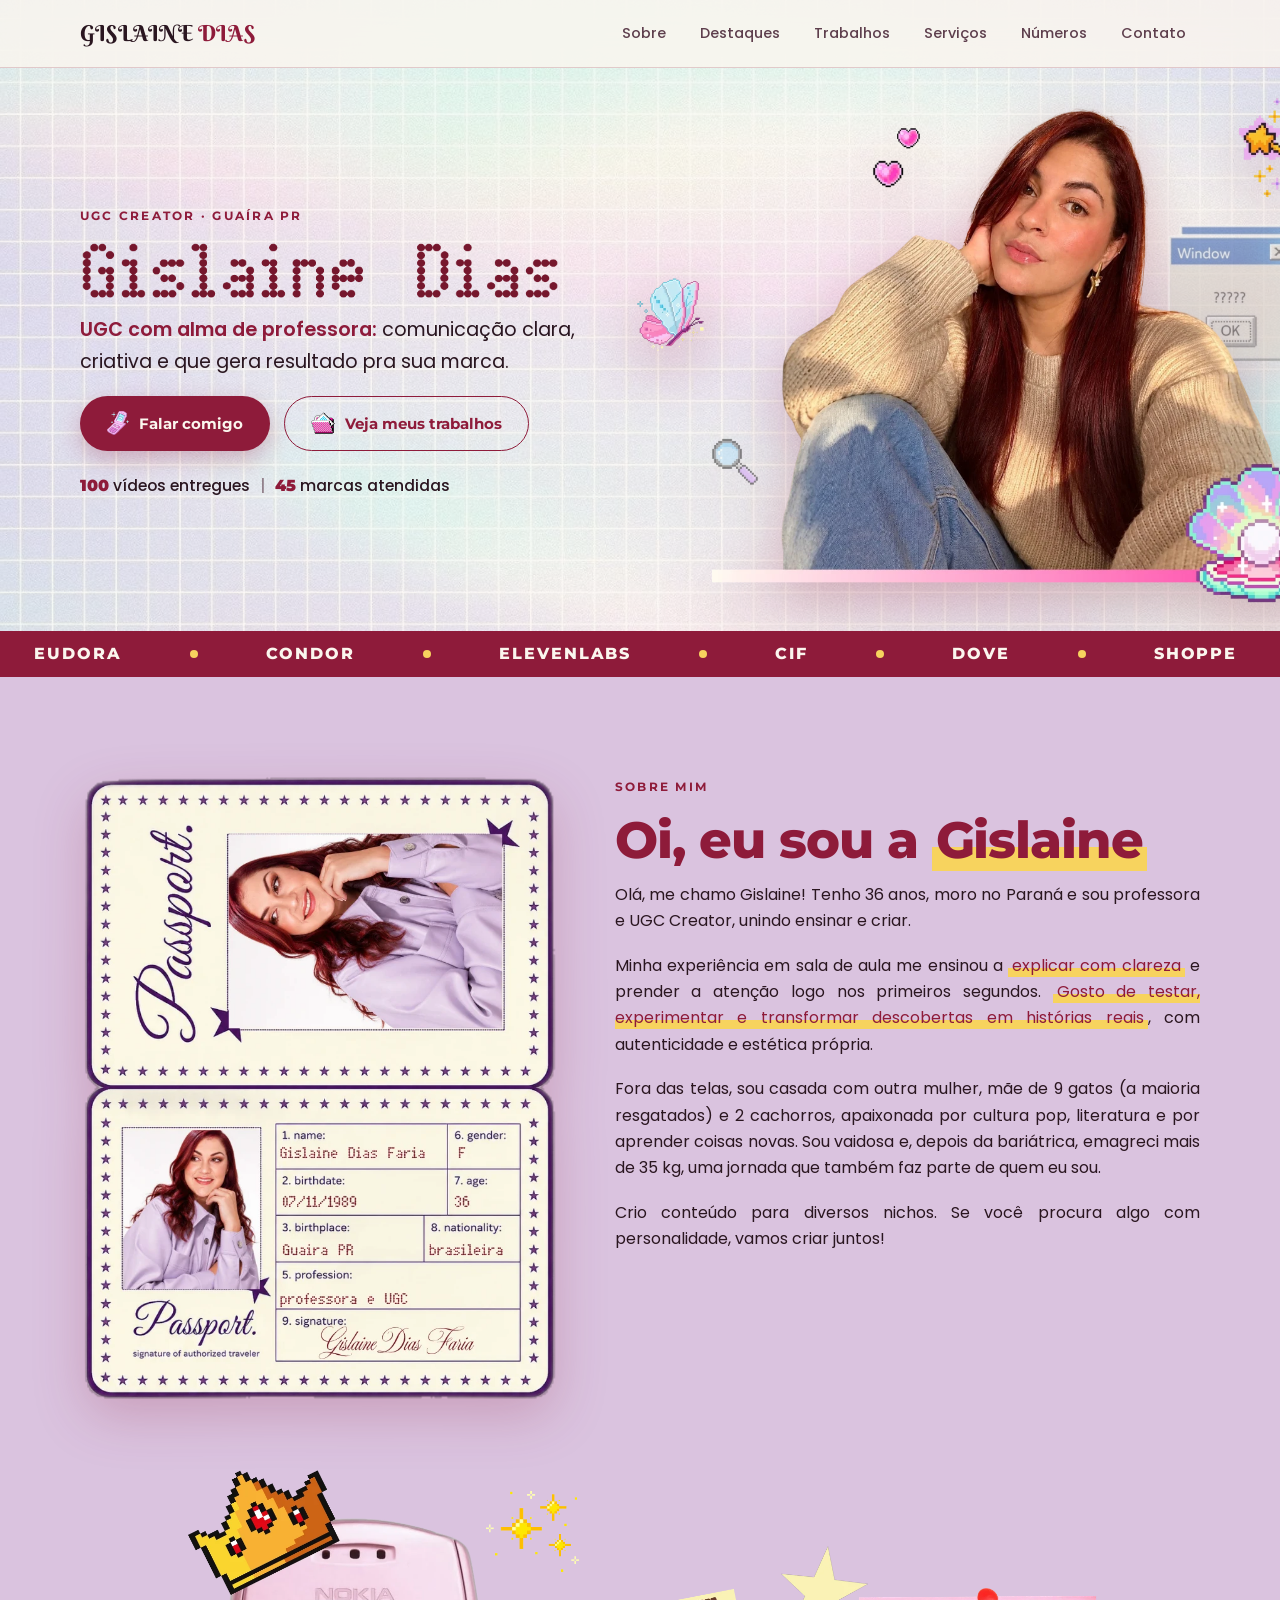
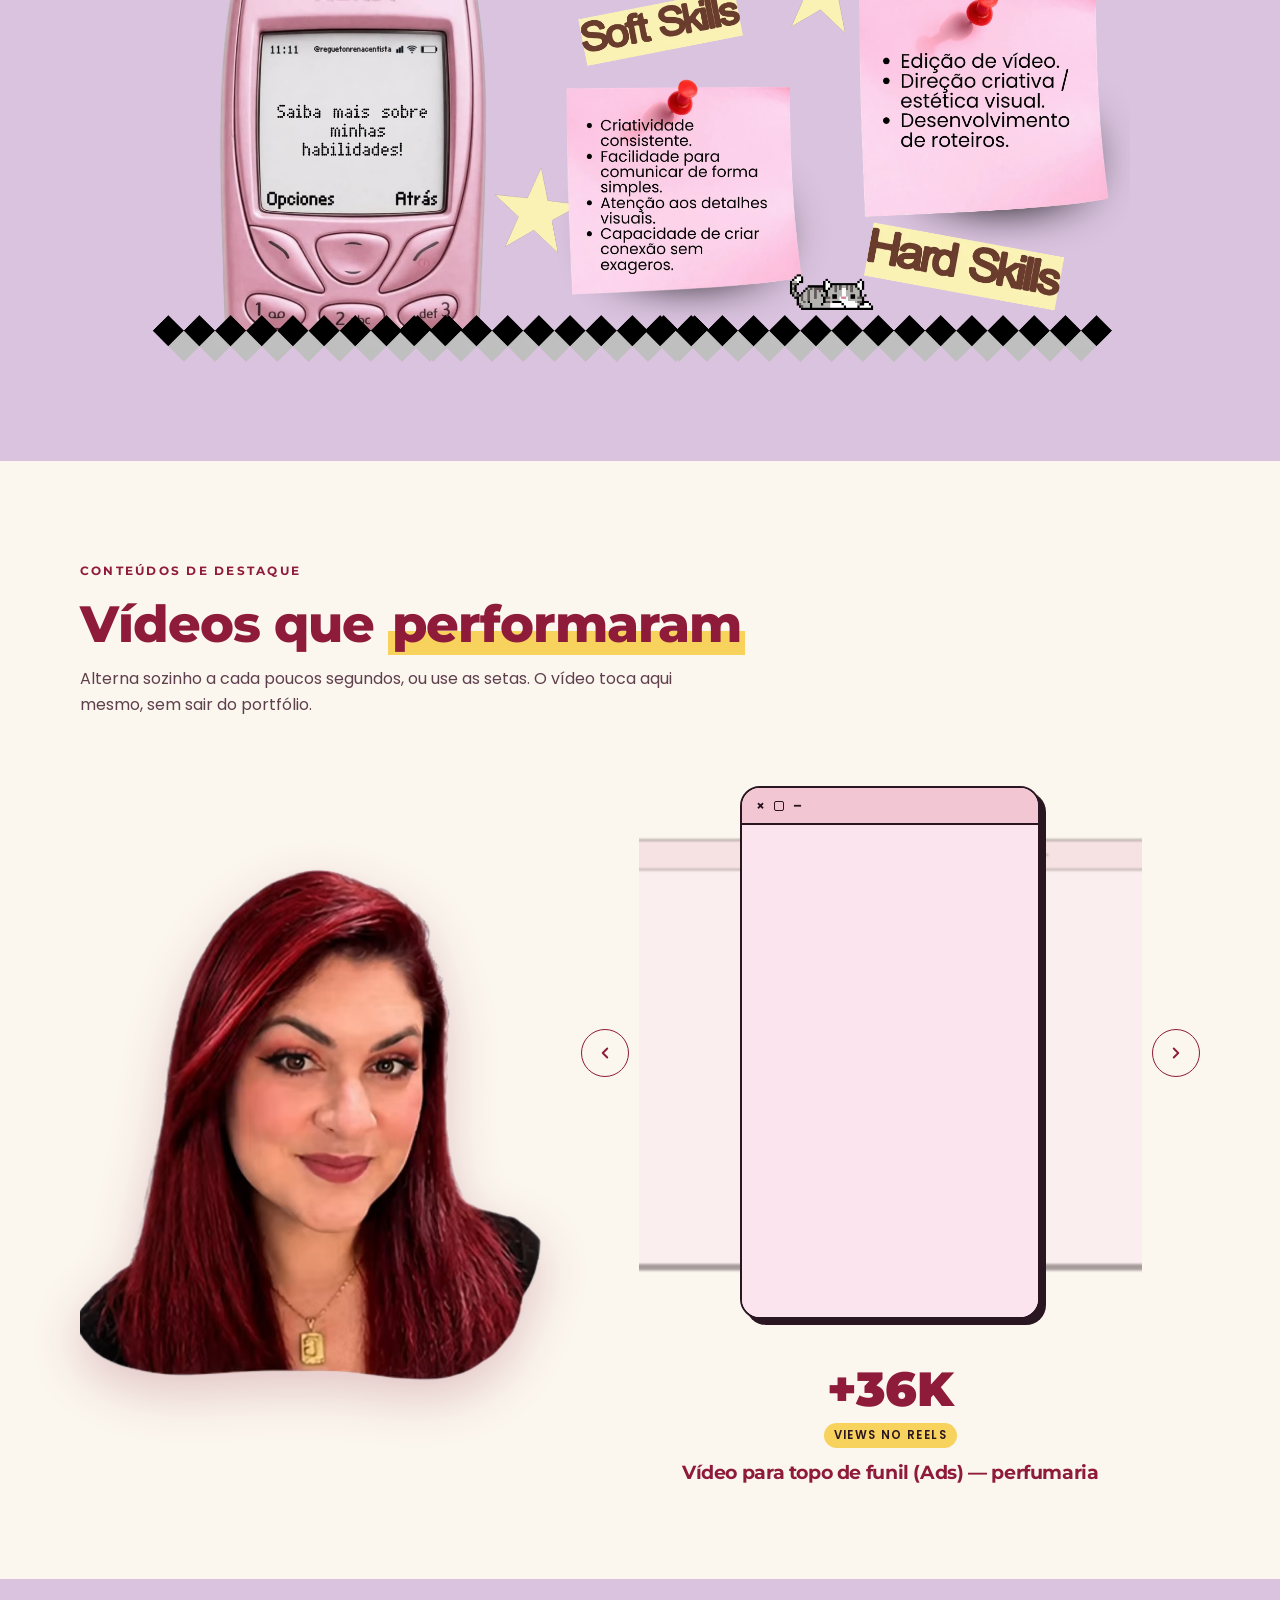
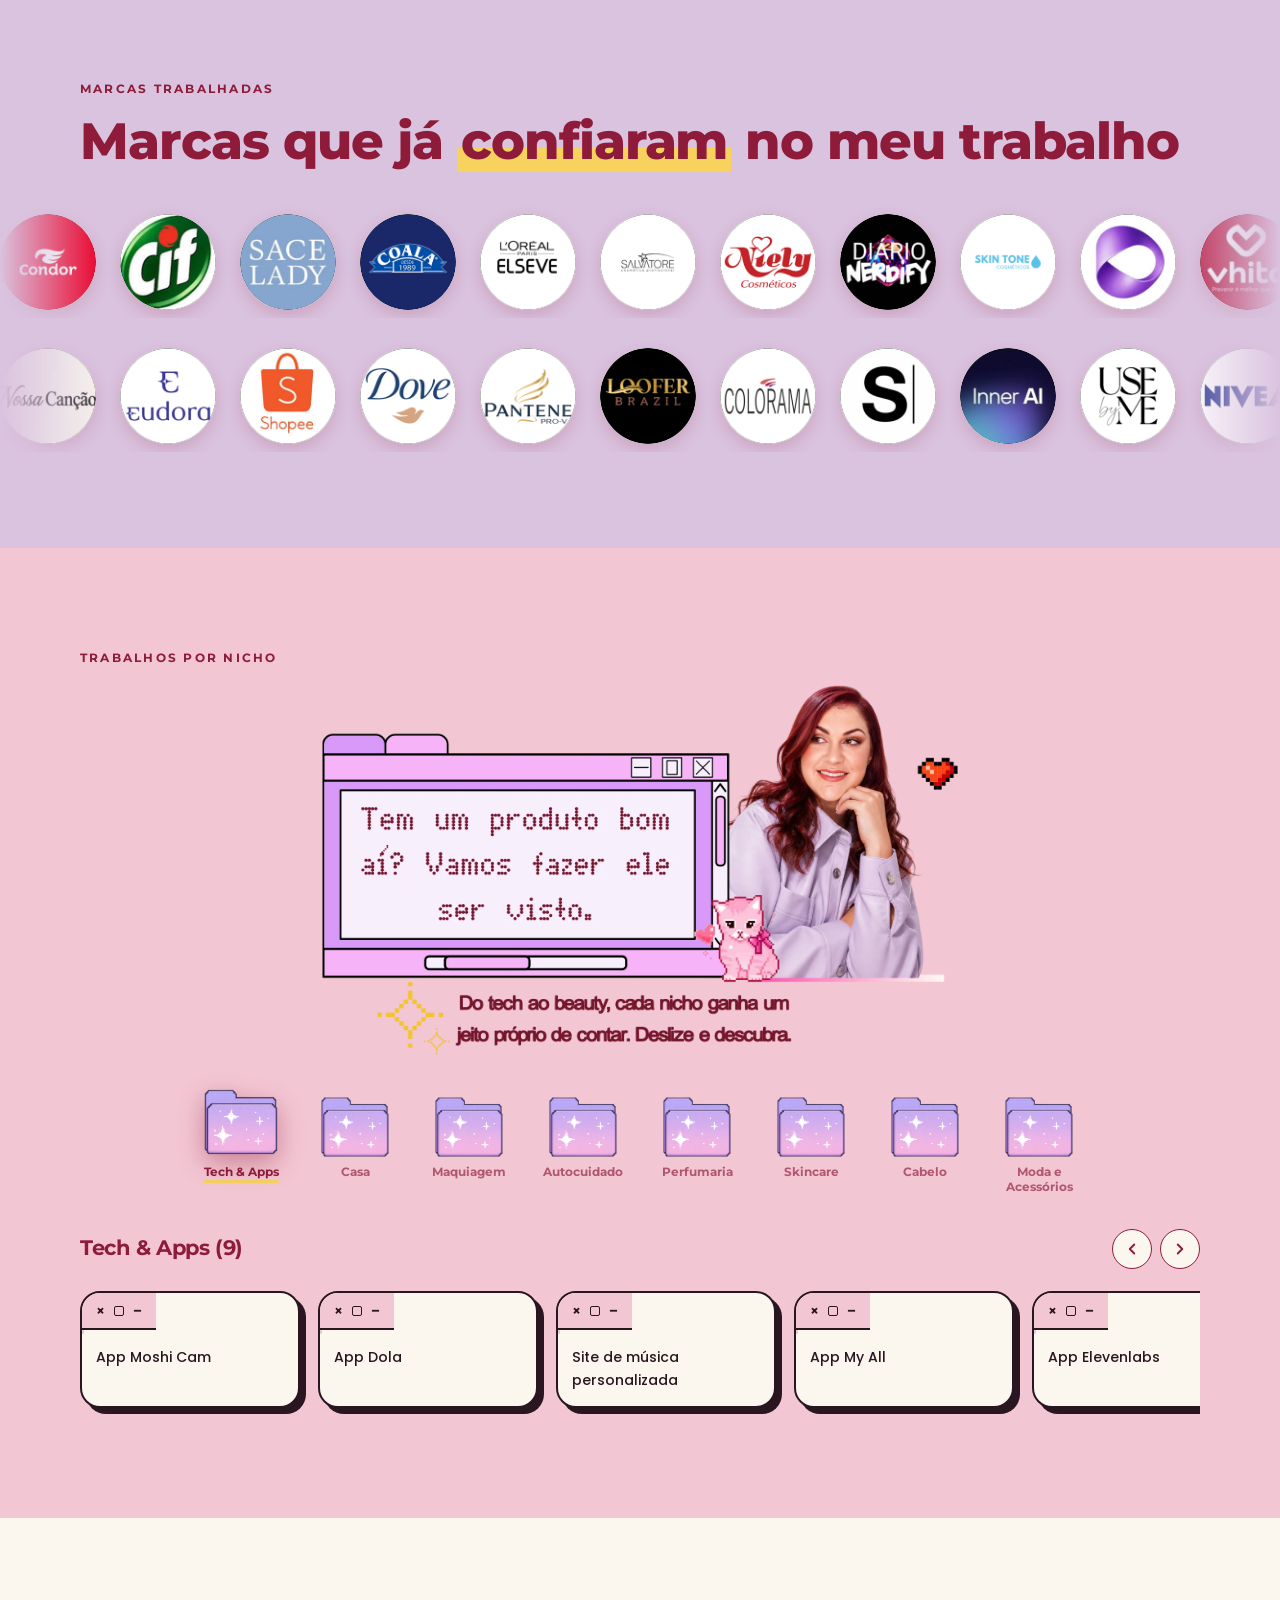
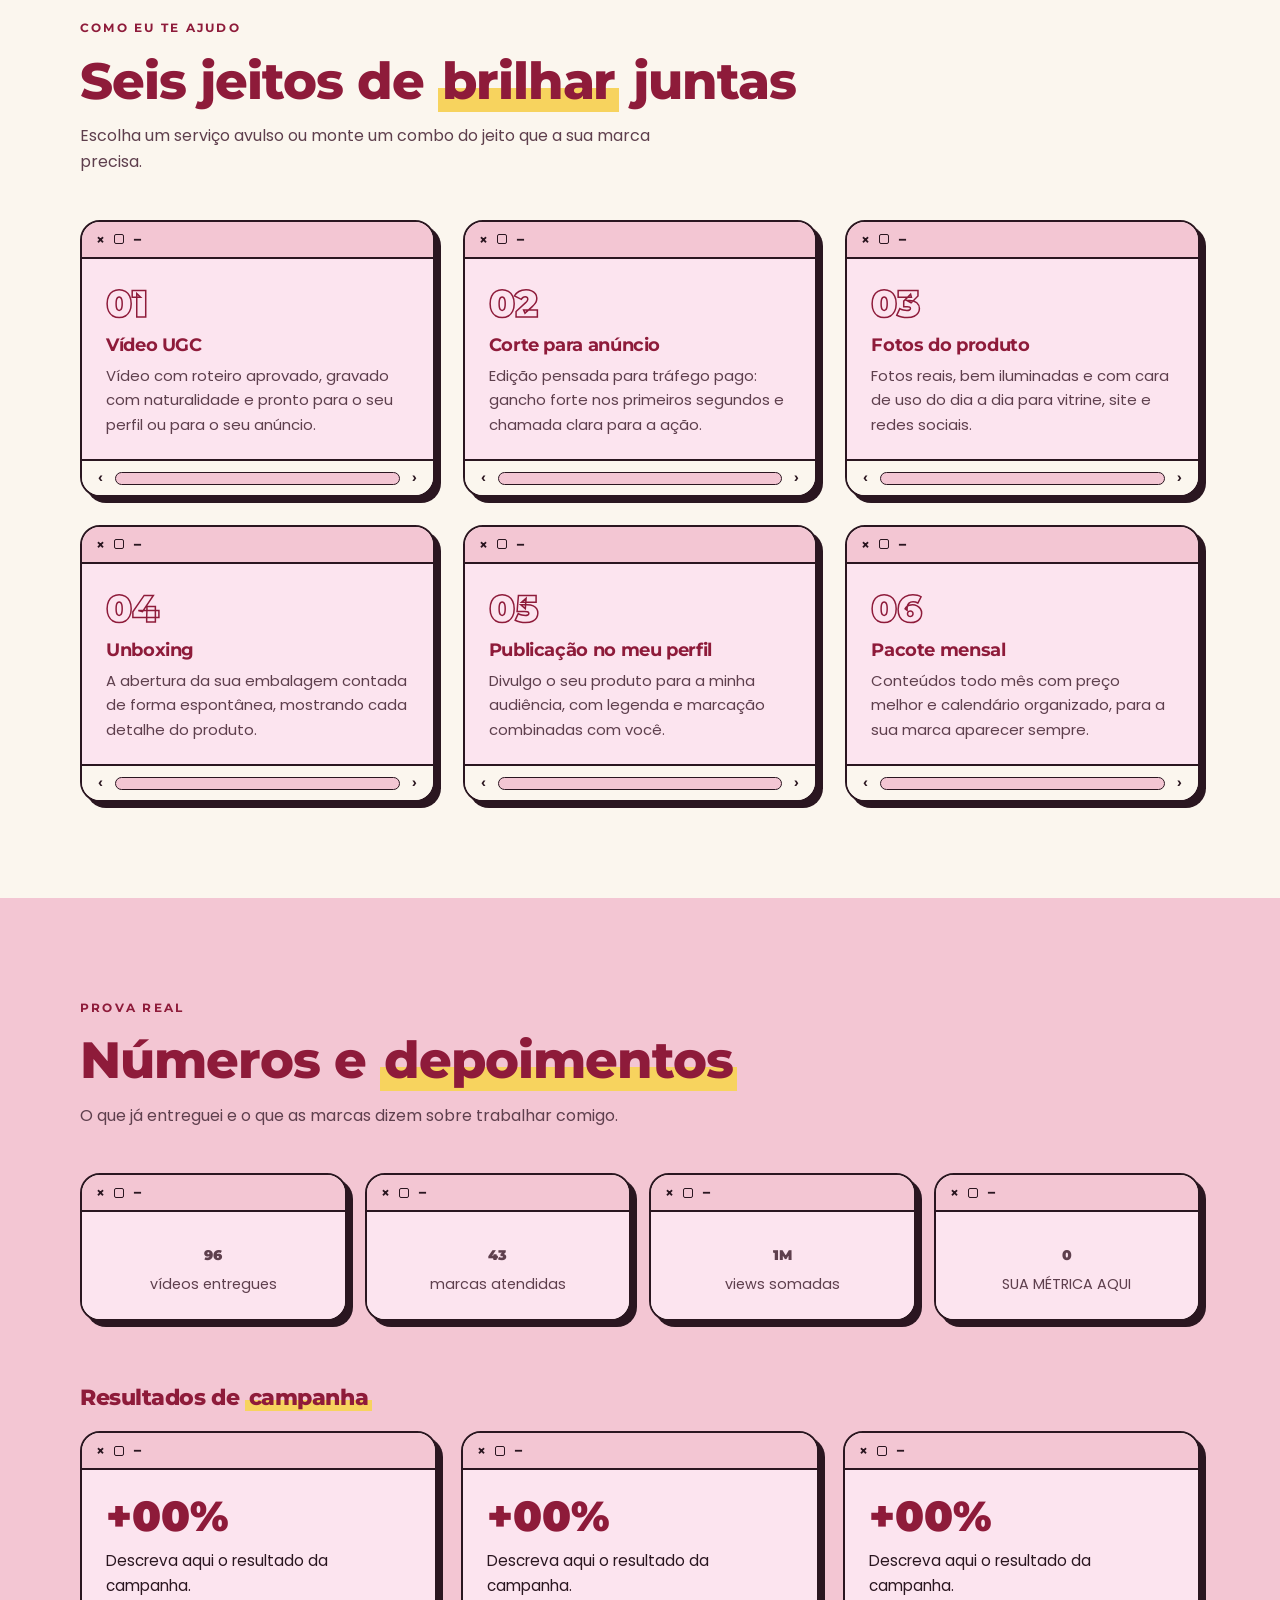
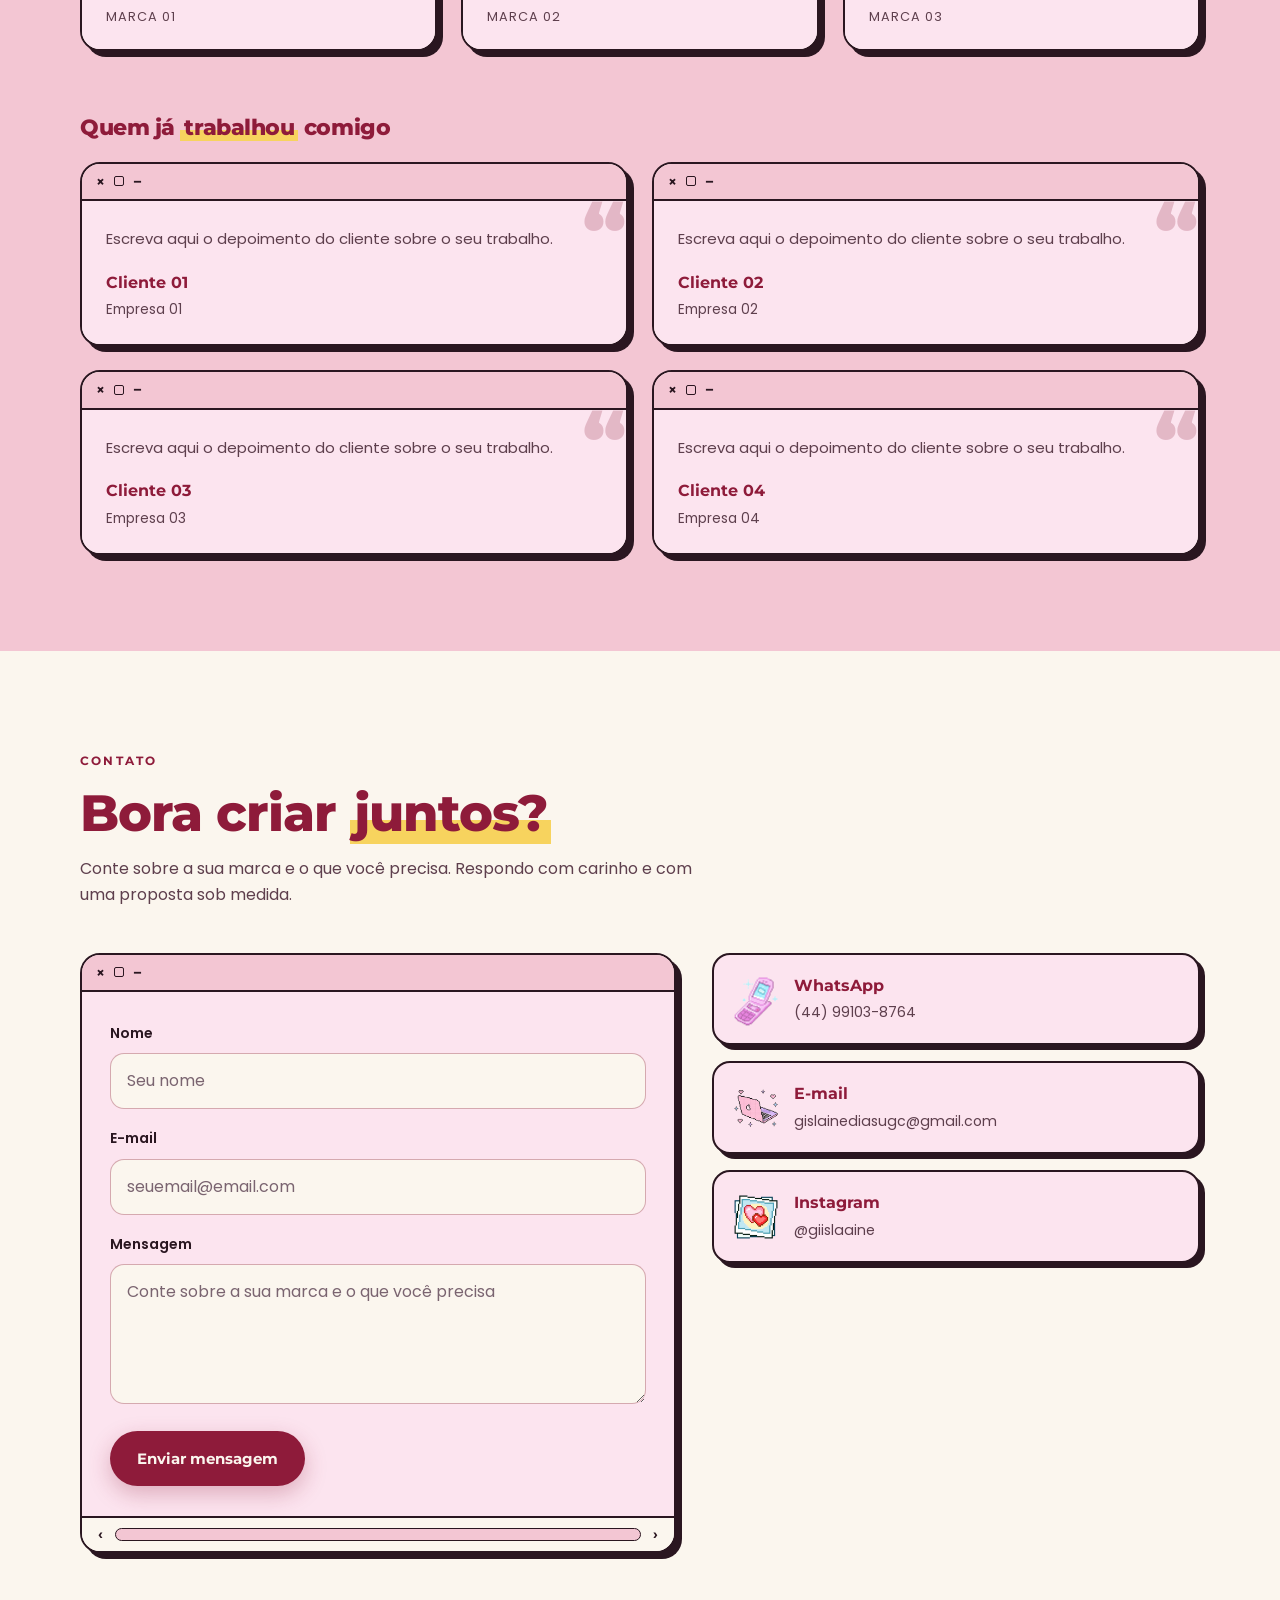
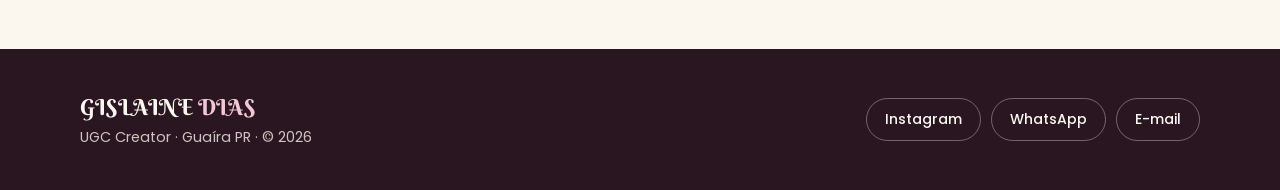
==== index.html @ 63ca1208 "Portfólio: nova seção Marcas trabalhadas com logos em duas linhas 47 logos recortados em círculo (20" ====
<!DOCTYPE html>
<html lang="pt-BR">
<head>
<meta charset="utf-8">
<meta name="viewport" content="width=device-width, initial-scale=1">
<title>Gislaine Dias | Portfólio UGC Creator</title>
<meta name="description" content="Portfólio de Gislaine Dias, UGC Creator em Guaíra PR. Vídeos, fotos e conteúdos que geram resultado para a sua marca.">
<meta name="theme-color" content="#FBF6EE">
<link rel="preconnect" href="https://fonts.googleapis.com">
<link rel="preconnect" href="https://fonts.gstatic.com" crossorigin>
<link href="https://fonts.googleapis.com/css2?family=Montserrat:wght@500;700;800;900&family=Poppins:ital,wght@0,400;0,500;0,600;1,500&family=Berkshire+Swash&display=swap" rel="stylesheet">
<script>document.documentElement.classList.add('js');</script>
<style>
:root{
  /* Paleta: Vinho cereja, Rosa-pó, Amarelo estrela, Lilás, Papel creme, Tinta */
  --vinho:#8E1B3A;
  --rosa:#F3C6D3;
  --amarelo:#F7D35E;
  --lilas:#DAC3DF;
  --creme:#FBF6EE;
  --tinta:#2A1620;
  --muted:#5e3f4d;
  --glass:rgba(243,198,211,.55);
  --glass-line:rgba(142,27,58,.2);
  --radius:22px;
  --head:'Montserrat',system-ui,sans-serif;
  --body:'Poppins',system-ui,sans-serif;
  --boho:'Berkshire Swash',cursive; /* fonte com curvas e ligaturas, estilo boho, para o nome */
  --nav-h:68px;
}
*{box-sizing:border-box;margin:0;padding:0}
html{scroll-behavior:smooth;-webkit-text-size-adjust:100%}
body{background:var(--creme);color:var(--tinta);font-family:var(--body);font-size:16px;line-height:1.65;overflow-x:hidden;min-width:320px;cursor:url('images/cursor-seta-small.png') 2 2,auto}
img,svg{max-width:100%;display:block}
a{color:inherit}
button,input,textarea{font:inherit;color:inherit}
:focus-visible{outline:3px solid var(--tinta);outline-offset:3px;border-radius:6px}
section[id],header[id]{scroll-margin-top:var(--nav-h)}
.wrap{width:100%;max-width:1160px;margin:0 auto;padding:0 20px}
.skip{position:absolute;left:12px;top:-60px;background:var(--amarelo);color:var(--tinta);padding:10px 16px;border-radius:10px;font-weight:600;z-index:200}
.skip:focus{top:12px}

/* Tipografia */
h1,h2,h3{font-family:var(--head);line-height:1.1;letter-spacing:-.02em;color:var(--vinho)}
.eyebrow{display:inline-block;font-family:var(--head);font-weight:700;font-size:.78rem;letter-spacing:.18em;text-transform:uppercase;color:var(--vinho);margin-bottom:14px}
.sec{padding:96px 0;position:relative}
.sec-rosa{background:var(--rosa)}
.sec-lilas{background:var(--lilas)}
.sec-lilas .glass{background:rgba(251,246,238,.82)}
.sec-title{font-size:clamp(2rem,5vw,3.2rem);font-weight:800;margin-bottom:14px}
.hl{background:linear-gradient(transparent 62%,var(--amarelo) 62%);padding:0 4px;color:var(--vinho)}
.sec-sub{color:var(--muted);max-width:620px;margin-bottom:44px}

/* Vidro: bloco rosa-pó translúcido; dentro de seção rosa vira creme */
.glass{background:var(--glass);border:1px solid var(--glass-line);border-radius:var(--radius);-webkit-backdrop-filter:blur(14px);backdrop-filter:blur(14px)}
.sec-rosa .glass{background:rgba(251,246,238,.82)}

/* Botões */
.btn{display:inline-flex;align-items:center;justify-content:center;gap:10px;padding:14px 26px;border-radius:999px;font-family:var(--head);font-weight:700;font-size:.95rem;text-decoration:none;border:1.5px solid transparent;cursor:pointer;transition:transform .2s,box-shadow .2s,background .2s}
.btn:hover{transform:translateY(-2px)}
.btn-lime{background:var(--vinho);color:var(--creme);box-shadow:0 8px 22px rgba(142,27,58,.28)}
.btn-lime:hover{box-shadow:0 12px 30px rgba(142,27,58,.4)}
.btn-ghost{background:transparent;border-color:var(--vinho);color:var(--vinho)}
.btn-ghost:hover{background:var(--rosa)}

/* Menu */
.nav{position:fixed;top:0;left:0;right:0;height:var(--nav-h);z-index:100;background:rgba(251,246,238,.82);-webkit-backdrop-filter:blur(16px);backdrop-filter:blur(16px);border-bottom:1px solid var(--glass-line)}
.nav .wrap{height:100%;display:flex;align-items:center;justify-content:space-between;gap:16px}
.logo{font-family:var(--boho);font-weight:400;font-size:1.4rem;text-decoration:none;letter-spacing:.01em;color:var(--tinta)}
.logo span{color:var(--vinho)}
.nav-links{display:flex;gap:6px;list-style:none;align-items:center}
.nav-links a{display:block;padding:8px 14px;border-radius:999px;text-decoration:none;font-size:.9rem;font-weight:500;color:var(--muted);transition:color .2s,background .2s}
.nav-links a:hover{color:var(--vinho);background:var(--rosa)}
.burger{display:none;width:46px;height:46px;border-radius:14px;background:var(--rosa);border:1px solid var(--glass-line);cursor:pointer;align-items:center;justify-content:center;flex-direction:column;gap:5px}
.burger i{display:block;width:20px;height:2px;background:var(--vinho);border-radius:2px;transition:transform .25s,opacity .25s}
.burger[aria-expanded="true"] i:nth-child(1){transform:translateY(7px) rotate(45deg)}
.burger[aria-expanded="true"] i:nth-child(2){opacity:0}
.burger[aria-expanded="true"] i:nth-child(3){transform:translateY(-7px) rotate(-45deg)}

/* Capa: fundo com a textura holográfica, na horizontal */
.hero{padding-top:calc(var(--nav-h) + 26px);position:relative;overflow:hidden;background:linear-gradient(rgba(251,246,238,.6),rgba(251,246,238,.6)),url('images/capa-fundo.jpg') center/cover no-repeat}
.blob{display:none}
.hero-grid{position:relative;z-index:1;display:grid;grid-template-columns:.95fr 1.05fr;gap:40px;align-items:center;padding-bottom:24px}
.hero h1{font-family:var(--boho);font-weight:400;font-size:clamp(3rem,9vw,6.4rem);text-transform:none;line-height:1.05;margin-bottom:22px}
.hero h1 .l2{color:var(--tinta)}
.sr-only{position:absolute;width:1px;height:1px;padding:0;margin:-1px;overflow:hidden;clip:rect(0,0,0,0);white-space:nowrap;border:0}
.hero-name{width:100%;max-width:480px;height:auto;margin-bottom:14px}
.hero-lead{font-size:clamp(1rem,2.2vw,1.2rem);max-width:540px;color:var(--tinta);margin-bottom:18px}
.hero-lead b{color:var(--vinho);font-weight:600}
.cta-row{display:flex;flex-wrap:wrap;gap:14px;margin-bottom:22px}
.hero-stats{display:flex;flex-wrap:wrap;align-items:center;gap:10px;max-width:540px;font-size:.98rem;color:var(--tinta);font-weight:500}
.hero-stats .stat b{font-family:var(--head);font-weight:900;color:var(--vinho)}
.hero-stats .stat-sep{color:var(--muted);opacity:.6}

/* Blocos de foto e vídeo */
.ph{position:relative;overflow:hidden;border-radius:var(--radius);display:flex;align-items:flex-end;justify-content:center;background:linear-gradient(155deg,var(--vinho) 0%,#b4476a 55%,var(--rosa) 100%);border:1px solid var(--glass-line)}
.ph.alt{background:linear-gradient(155deg,var(--amarelo) 0%,#f0b9b0 55%,var(--rosa) 100%)}
.ph img{position:absolute;inset:0;width:100%;height:100%;object-fit:cover}
.ph .cap{position:relative;margin:0 0 16px;padding:6px 14px;border-radius:999px;background:rgba(251,246,238,.92);font-size:.78rem;font-weight:500;color:var(--tinta)}
.hero-photo{display:block;width:125%;max-width:780px;height:auto;filter:drop-shadow(0 22px 30px rgba(142,27,58,.3))}

/* Faixa de marcas */
.brands{background:var(--vinho);overflow:hidden;position:relative;z-index:1}
.brands-track{display:flex;width:max-content;animation:marquee 26s linear infinite}
.brands-track span{font-family:var(--head);font-weight:800;font-size:1rem;letter-spacing:.12em;text-transform:uppercase;color:var(--creme);padding:10px 34px;white-space:nowrap}
.brands-track span::after{content:"";display:inline-block;width:8px;height:8px;border-radius:50%;background:var(--amarelo);margin-left:68px;vertical-align:middle}
@keyframes marquee{to{transform:translateX(-50%)}}

/* Sobre */
.about-grid{display:grid;grid-template-columns:.9fr 1.1fr;gap:56px;align-items:stretch}
.about-grid p{text-align:justify}
.about-photo{aspect-ratio:4/5;max-width:440px;width:100%;transform:rotate(-2deg);box-shadow:0 24px 50px rgba(142,27,58,.2)}
.about-photo-img{display:block;width:100%;max-width:520px;height:auto;margin:0 auto;object-fit:contain;filter:drop-shadow(0 18px 26px rgba(142,27,58,.22))}
.skills-img{display:block;width:100%;height:auto;max-width:980px;margin:64px auto 0}
.about p{color:var(--tinta);margin-bottom:18px}
.promises{list-style:none;display:grid;gap:12px;margin:26px 0}
.promises li{display:flex;gap:14px;align-items:center;padding:14px 18px;font-weight:500}
.promises .ck{flex:none;width:30px;height:30px;border-radius:50%;background:var(--amarelo);color:var(--tinta);display:grid;place-items:center}
.sign{font-family:var(--body);font-style:italic;font-weight:500;font-size:1.6rem;color:var(--vinho)}

/* Destaques */
.dest-wrap{display:grid;grid-template-columns:minmax(0,1fr) minmax(0,1.3fr);gap:24px;align-items:center}
.dest-main{min-width:0}
.mascote{width:100%;max-height:580px;object-fit:contain;display:block;pointer-events:none;filter:drop-shadow(0 18px 24px rgba(142,27,58,.22))}
.play{position:absolute;top:50%;left:50%;width:76px;height:76px;transform:translate(-50%,-50%);border-radius:50%;background:var(--amarelo);color:var(--tinta);display:grid;place-items:center;box-shadow:0 0 0 10px rgba(247,211,94,.35),0 10px 28px rgba(42,22,32,.3);transition:transform .25s}
.dest-carousel{display:flex;align-items:center;justify-content:center;gap:10px}
.dest-nav{flex:none;width:48px;height:48px;border-radius:50%;background:var(--creme);border:1.5px solid var(--vinho);color:var(--vinho);cursor:pointer;display:grid;place-items:center;transition:background .2s,color .2s}
.dest-nav:hover{background:var(--vinho);color:var(--creme)}
.dest-stage{position:relative;height:580px;width:100%;max-width:640px;display:flex;align-items:center;justify-content:center;overflow:hidden}
.dest-slide{position:absolute;width:300px;max-width:84vw;height:533px;display:flex;flex-direction:column;overflow:hidden;border-radius:20px;border:2px solid var(--tinta);box-shadow:6px 6px 0 var(--tinta);background:var(--creme);transition:transform .45s ease,opacity .45s ease,filter .45s ease;transform:translateX(calc(var(--x,0) * 230px)) scale(1);opacity:1;filter:none;z-index:3}
.dest-slide.is-side{transform:translateX(calc(var(--x,0) * 230px)) scale(.8);opacity:.4;filter:blur(1.5px);z-index:1;pointer-events:none}
.dest-slide.is-hidden{opacity:0;pointer-events:none;z-index:0}
.dest-embed{flex:1;position:relative;background:#FCE4EF}
.dest-embed iframe,.dest-embed blockquote{position:absolute!important;inset:0;width:100%!important;height:100%!important;max-width:none!important;min-width:0!important;margin:0!important;border:0}
.dest-caption{text-align:center;max-width:460px;margin:22px auto 0}
.dest-num{display:block;font-family:var(--head);font-weight:900;font-size:clamp(2.2rem,4vw,3rem);color:var(--vinho);line-height:1}
.dest-rot{display:inline-block;font-size:.72rem;letter-spacing:.12em;text-transform:uppercase;color:var(--tinta);background:var(--amarelo);padding:3px 10px;border-radius:999px;font-weight:600;margin:10px 0 14px}
.dest-caption h3{font-size:1.2rem;font-weight:700}

/* Trabalhos */
.trab-titulo{display:block;width:100%;max-width:640px;height:auto;margin:0 auto 40px}
.nicho-pills{display:flex;flex-wrap:wrap;justify-content:center;gap:30px;margin-bottom:34px}
.nicho-pill{display:flex;flex-direction:column;align-items:center;gap:8px;width:84px;border:none;background:none;padding:0;cursor:pointer;font-family:var(--head)}
.nicho-pill img{width:68px;height:auto;transition:transform .2s ease,filter .2s ease}
.nicho-pill:hover img{transform:translateY(-4px)}
.nicho-pill span{font-size:.78rem;font-weight:700;color:var(--vinho);opacity:.65;text-align:center;line-height:1.2;transition:opacity .2s}
.nicho-pill:hover span{opacity:.9}
.nicho-pill.active img{transform:translateY(-5px) scale(1.08);filter:drop-shadow(0 8px 12px rgba(142,27,58,.4))}
.nicho-pill.active span{opacity:1;text-decoration:underline;text-underline-offset:4px;text-decoration-color:var(--amarelo);text-decoration-thickness:3px}
.nicho-head{display:flex;align-items:center;justify-content:space-between;gap:14px;margin-bottom:18px}
.nicho-head h3{font-size:1.3rem;font-weight:700;color:var(--vinho)}
.nicho-nav{display:flex;gap:8px;flex:none}
.nicho-nav button{width:40px;height:40px;border-radius:50%;background:var(--creme);border:1.5px solid var(--vinho);color:var(--vinho);cursor:pointer;display:grid;place-items:center;transition:background .2s,color .2s}
.nicho-nav button:hover{background:var(--vinho);color:var(--creme)}
.nicho-nav button:disabled{opacity:.35;cursor:default;background:var(--creme);color:var(--vinho)}
.carousel{display:flex;gap:18px;overflow-x:auto;scroll-snap-type:x proximity;padding:4px 4px 14px;scrollbar-width:none}
.carousel::-webkit-scrollbar{display:none}
.work-card{flex:0 0 auto;width:220px;scroll-snap-align:start;border:none;background:none;padding:0;font:inherit;color:inherit;cursor:pointer;text-align:left;display:block}
.work-card .ph{aspect-ratio:9/16;position:relative}
.work-thumb{position:absolute;inset:0;width:100%;height:100%;object-fit:cover;background:var(--tinta)}
.work-card iframe{position:absolute;inset:0;width:100%;height:100%;border:0}
.work-card .play{width:56px;height:56px}
.work-card .play svg{width:20px;height:20px}
.work-info{padding:12px 14px 14px}
.work-info p{font-size:.88rem;color:var(--tinta);font-weight:500}
.tag{display:inline-block;font-size:.72rem;font-weight:600;letter-spacing:.1em;text-transform:uppercase;color:var(--vinho);margin-bottom:4px}

/* Janelinhas estilo Y2K/girlie — usadas em várias seções do site */
.win{display:flex;flex-direction:column;background:var(--creme);border:2px solid var(--tinta);border-radius:20px;overflow:hidden;box-shadow:6px 6px 0 var(--tinta);transition:transform .25s,box-shadow .25s}
.win:hover{transform:translate(-3px,-3px);box-shadow:9px 9px 0 var(--tinta)}
.win-bar{flex:none;display:flex;align-items:center;gap:9px;padding:10px 14px;background:var(--rosa);border-bottom:2px solid var(--tinta)}
.win-x,.win-dash{font-family:var(--head);font-weight:700;color:var(--tinta);font-size:.95rem;line-height:1}
.win-sq{width:10px;height:10px;border:1.5px solid var(--tinta);border-radius:2px}
.win-body{flex:1;padding:26px 24px 22px;background:#FCE4EF}
.win-body .n{font-family:var(--head);font-weight:900;font-size:2.4rem;color:transparent;-webkit-text-stroke:1.5px var(--vinho);line-height:1;margin-bottom:12px;display:block}
.win-body h3{font-size:1.15rem;font-weight:700;margin-bottom:8px}
.win-body p{color:var(--muted);font-size:.93rem}
.win-foot{flex:none;display:flex;align-items:center;gap:12px;padding:10px 16px;background:var(--creme);border-top:2px solid var(--tinta)}
.win-arrow{font-family:var(--head);font-weight:700;color:var(--tinta);font-size:.85rem;line-height:1}
.win-pill{flex:1;height:13px;border-radius:999px;background:var(--rosa);border:1.5px solid var(--tinta)}
/* Variante sem a barra de título, para cards menores/links */
.win-simple{background:#FCE4EF;border:2px solid var(--tinta);border-radius:18px;box-shadow:5px 5px 0 var(--tinta);transition:transform .25s,box-shadow .25s}
.win-simple:hover{transform:translate(-3px,-3px);box-shadow:8px 8px 0 var(--tinta)}

/* Serviços */
.serv-grid{display:grid;grid-template-columns:repeat(3,1fr);gap:28px}

/* Números e depoimentos */
.metrics{display:grid;grid-template-columns:repeat(4,1fr);gap:18px;margin-bottom:64px}
.metric-body{text-align:center}
.metric-body b{display:block;font-family:var(--head);font-weight:900;font-size:clamp(2.2rem,5vw,3.4rem);color:var(--vinho);line-height:1}
.metric-body span{display:block;margin-top:10px;color:var(--muted);font-size:.9rem}
.sub-title{font-size:1.4rem;font-weight:800;margin-bottom:22px}
.sub-title i{font-style:normal;background:linear-gradient(transparent 62%,var(--amarelo) 62%);padding:0 4px}
.results{display:grid;grid-template-columns:repeat(3,1fr);gap:24px;margin-bottom:64px}
.result-body b{display:block;font-family:var(--head);font-weight:900;font-size:2.6rem;color:var(--vinho);line-height:1}
.result-body p{margin-top:10px;font-size:.95rem;color:var(--tinta)}
.result-body small{display:block;margin-top:8px;color:var(--muted);font-size:.8rem;letter-spacing:.08em;text-transform:uppercase}
.depo-grid{display:grid;grid-template-columns:repeat(2,1fr);gap:24px}
.depo-body{position:relative}
.depo-body::before{content:"\201C";position:absolute;top:-8px;right:0;font-family:var(--head);font-weight:900;font-size:4.5rem;color:var(--vinho);opacity:.22;line-height:1}
.depo-body p{margin-bottom:18px;position:relative}
.depo-body footer strong{display:block;font-family:var(--head);color:var(--vinho)}
.depo-body footer span{font-size:.85rem;color:var(--muted)}

/* Contato */
.contact-grid{display:grid;grid-template-columns:1.1fr .9fr;gap:36px;align-items:start}
.win-body.form-body{padding:30px 28px}
.field{margin-bottom:18px}
.field label{display:block;font-weight:600;font-size:.88rem;margin-bottom:8px;color:var(--tinta)}
.field input,.field textarea{width:100%;padding:14px 16px;border-radius:14px;background:var(--creme);border:1.5px solid rgba(142,27,58,.35);color:var(--tinta);transition:border-color .2s}
.field input::placeholder,.field textarea::placeholder{color:#7a6470}
.field input:focus,.field textarea:focus{border-color:var(--vinho);outline:2px solid var(--vinho);outline-offset:2px}
.field textarea{min-height:140px;resize:vertical}
.ok{padding:24px 6px;text-align:center}
.ok[hidden]{display:none}
.ok .big{width:64px;height:64px;border-radius:50%;background:var(--amarelo);color:var(--tinta);display:grid;place-items:center;margin:0 auto 16px}
.ok h3{font-size:1.5rem;margin-bottom:8px}
.ok p{color:var(--muted)}
.direct{display:grid;gap:16px}
.direct a{display:flex;align-items:center;gap:16px;padding:18px 20px;text-decoration:none}
.direct .ic{flex:none;width:44px;height:44px;display:grid;place-items:center}
.direct .ic img{width:100%;height:auto}
.direct strong{display:block;font-family:var(--head);color:var(--vinho)}
.direct span.t{font-size:.88rem;color:var(--muted);overflow-wrap:anywhere}

/* Rodapé */
footer.site{padding:40px 0;background:var(--tinta);color:var(--creme)}
footer.site .logo{color:var(--creme)}
footer.site .logo span{color:var(--rosa)}
.foot{display:flex;flex-wrap:wrap;gap:20px;justify-content:space-between;align-items:center}
.foot p{color:rgba(251,246,238,.78);font-size:.9rem}
.social{display:flex;gap:10px;list-style:none;flex-wrap:wrap}
.social a{display:inline-block;padding:9px 18px;border-radius:999px;border:1px solid rgba(251,246,238,.35);text-decoration:none;font-size:.88rem;font-weight:500;transition:background .2s,color .2s,border-color .2s}
.social a:hover{background:var(--amarelo);color:var(--tinta);border-color:var(--amarelo)}
footer.site :focus-visible{outline-color:var(--amarelo)}

/* Card de captura */
.overlay{position:fixed;inset:0;z-index:300;background:rgba(42,22,32,.62);display:flex;align-items:center;justify-content:center;padding:20px;opacity:0;visibility:hidden;transition:opacity .3s,visibility .3s}
.overlay.open{opacity:1;visibility:visible}
.capture{position:relative;width:100%;max-width:440px;padding:36px 30px 30px;background:rgba(251,246,238,.97);transform:translateY(20px) scale(.97);transition:transform .3s;box-shadow:0 24px 70px rgba(42,22,32,.4)}
.overlay.open .capture{transform:none}
.capture h2{font-size:1.7rem;font-weight:800;margin-bottom:8px}
.capture h2 span{background:linear-gradient(transparent 62%,var(--amarelo) 62%);padding:0 3px}
.capture .lead{color:var(--muted);font-size:.95rem;margin-bottom:20px}
.close{position:absolute;top:12px;right:12px;width:42px;height:42px;border-radius:50%;background:var(--rosa);border:1px solid var(--glass-line);color:var(--vinho);cursor:pointer;font-size:1.3rem;line-height:1;display:grid;place-items:center}
.close:hover{background:var(--vinho);color:var(--creme)}
.capture .btn{width:100%}

/* Entrada ao rolar */
.js .reveal{opacity:0;transform:translateY(28px);transition:opacity .7s ease,transform .7s ease;transition-delay:var(--d,0s)}
.js .reveal.in{opacity:1;transform:none}

/* Responsivo */
@media (max-width:980px){
  .dest-wrap{grid-template-columns:1fr}
  .mascote{max-width:240px;margin:0 auto}
  .dest-grid{grid-template-columns:1fr;max-width:420px;margin:0 auto}
  .serv-grid{grid-template-columns:repeat(2,1fr)}
  .metrics{grid-template-columns:repeat(2,1fr)}
  .results{grid-template-columns:1fr}
}
@media (max-width:820px){
  .burger{display:flex}
  .nav-links{position:absolute;top:var(--nav-h);left:0;right:0;flex-direction:column;align-items:stretch;gap:4px;padding:14px 20px 20px;background:rgba(251,246,238,.98);-webkit-backdrop-filter:blur(16px);backdrop-filter:blur(16px);border-bottom:1px solid var(--glass-line);display:none}
  .nav-links.open{display:flex}
  .nav-links a{padding:14px 16px;font-size:1rem}
  .hero-grid,.about-grid,.contact-grid{grid-template-columns:1fr;gap:36px}
  .hero-photo{width:100%;margin:0 auto}
  .about-photo{margin:0 auto}
  .about-photo{order:-1}
  .depo-grid{grid-template-columns:1fr}
  .sec{padding:72px 0}
}
@media (max-width:560px){
  .serv-grid{grid-template-columns:1fr}
  .work-card{width:160px}
  .nicho-head h3{font-size:1.1rem}
  .hero-stats{gap:8px;font-size:.9rem}
  .cta-row .btn{width:100%}
  .form{padding:24px 18px}
}
/* Marcas trabalhadas: duas linhas de logos em círculo, andando em sentidos contrários */
.marcas .sec-title{margin-bottom:36px}
.marcas-rows{display:grid;gap:22px}
.marcas-row{overflow:hidden;-webkit-mask-image:linear-gradient(90deg,transparent,#000 8%,#000 92%,transparent);mask-image:linear-gradient(90deg,transparent,#000 8%,#000 92%,transparent)}
.marcas-track{display:flex;width:max-content;padding:8px 0;animation:marcas-esq var(--t,50s) linear infinite}
.marcas-row.inversa .marcas-track{animation-name:marcas-dir}
.marcas-grupo{display:flex;gap:24px;padding-right:24px}
.marcas-grupo img{flex:none;width:96px;height:96px;border-radius:50%;background:#fff;box-shadow:0 6px 16px rgba(142,27,58,.18)}
.marcas-row:hover .marcas-track{animation-play-state:paused}
@keyframes marcas-esq{to{transform:translateX(-50%)}}
@keyframes marcas-dir{from{transform:translateX(-50%)}to{transform:translateX(0)}}
@media (max-width:560px){
  .marcas-grupo{gap:18px;padding-right:18px}
  .marcas-grupo img{width:76px;height:76px}
}
@media (prefers-reduced-motion:reduce){
  .marcas-row{overflow-x:auto;-webkit-mask-image:none;mask-image:none}
  .marcas-grupo[aria-hidden="true"]{display:none}
}
@media (prefers-reduced-motion:reduce){
  html{scroll-behavior:auto}
  *,*::before,*::after{animation:none!important;transition:none!important}
  .js .reveal{opacity:1;transform:none}
  .brands{overflow-x:auto}
}
</style>
</head>
<body>
<a class="skip" href="#sobre">Pular para o conteúdo</a>

<!-- ============ MENU ============ -->
<nav class="nav" aria-label="Menu principal">
  <div class="wrap">
    <a class="logo" href="#inicio">GISLAINE<span> DIAS</span></a>
    <button class="burger" id="burger" aria-expanded="false" aria-controls="menu" aria-label="Abrir menu"><i></i><i></i><i></i></button>
    <ul class="nav-links" id="menu">
      <li><a href="#sobre">Sobre</a></li>
      <li><a href="#destaques">Destaques</a></li>
      <li><a href="#trabalhos">Trabalhos</a></li>
      <li><a href="#servicos">Serviços</a></li>
      <li><a href="#numeros">Números</a></li>
      <li><a href="#contato">Contato</a></li>
    </ul>
  </div>
</nav>

<main>
<!-- ============ 1. CAPA ============ -->
<header class="hero" id="inicio">
  <div class="blob b1" aria-hidden="true"></div>
  <div class="blob b2" aria-hidden="true"></div>
  <div class="wrap hero-grid">
    <div>
      <span class="eyebrow reveal">UGC Creator · Guaíra PR</span>
      <h1 class="sr-only">Gislaine Dias</h1>
      <img class="hero-name reveal" style="--d:.08s" src="images/nome-capa.png" alt="Gislaine Dias" width="1471" height="183">
      <p class="hero-lead reveal" style="--d:.16s"><b>UGC com alma de professora:</b> comunicação clara, criativa e que gera resultado pra sua marca.</p>
      <div class="cta-row reveal" style="--d:.24s">
        <a class="btn btn-lime" href="#contato"><img src="images/icone-telefone.png" alt="" width="639" height="711" style="width:22px;height:auto"> Falar comigo</a>
        <a class="btn btn-ghost" href="#trabalhos"><img src="images/icone-pasta.png" alt="" width="625" height="576" style="width:24px;height:auto"> Veja meus trabalhos</a>
      </div>
      <div class="hero-stats reveal" style="--d:.32s" id="heroStats"></div>
    </div>
    <!--
      FOTO DA CAPA: troque o arquivo em images/foto-capa.png por outro PNG com fundo
      transparente (sem caixa, sem borda) para manter esse visual recortado, só com sombra.
    -->
    <img class="hero-photo reveal" style="--d:.2s" src="images/foto-capa.png" alt="Gislaine Dias, UGC Creator" width="1196" height="865" loading="eager">
  </div>
  <div class="brands" aria-label="Marcas com quem já trabalhei">
    <div class="brands-track" id="brandsTrack"></div>
  </div>
</header>

<!-- ============ 2. SOBRE MIM ============ -->
<section class="sec sec-lilas about" id="sobre">
  <div class="wrap about-grid">
    <img class="about-photo-img reveal" src="images/passaporte.webp" alt="Passaporte da Gislaine Dias Faria: nome, nascimento em Guaíra PR, nacionalidade brasileira, profissão professora e UGC" width="764" height="1006" loading="lazy">
    <div>
      <span class="eyebrow reveal">Sobre mim</span>
      <h2 class="sec-title reveal">Oi, eu sou a <span class="hl">Gislaine</span></h2>
      <p class="reveal">Olá, me chamo Gislaine! Tenho 36 anos, moro no Paraná e sou professora e UGC Creator, unindo ensinar e criar.</p>
      <p class="reveal">Minha experiência em sala de aula me ensinou a <span class="hl">explicar com clareza</span> e prender a atenção logo nos primeiros segundos. <span class="hl">Gosto de testar, experimentar e transformar descobertas em histórias reais</span>, com autenticidade e estética própria.</p>
      <p class="reveal">Fora das telas, sou casada com outra mulher, mãe de 9 gatos (a maioria resgatados) e 2 cachorros, apaixonada por cultura pop, literatura e por aprender coisas novas. Sou vaidosa e, depois da bariátrica, emagreci mais de 35 kg, uma jornada que também faz parte de quem eu sou.</p>
      <p class="reveal">Crio conteúdo para diversos nichos. Se você procura algo com personalidade, vamos criar juntos!</p>
    </div>
  </div>
  <div class="wrap">
    <img class="skills-img reveal" src="images/skills-completo.png" alt="Celular Nokia retrô com a mensagem 'Saiba mais sobre minhas habilidades'. Soft Skills: criatividade consistente, facilidade para comunicar de forma simples, atenção aos detalhes visuais, capacidade de criar conexão sem exageros. Hard Skills: edição de vídeo, direção criativa / estética visual, desenvolvimento de roteiros." width="1920" height="975" loading="lazy">
  </div>
</section>

<!-- ============ 3. CONTEÚDOS DE DESTAQUE ============ -->
<section class="sec" id="destaques">
  <div class="wrap">
    <span class="eyebrow reveal">Conteúdos de destaque</span>
    <h2 class="sec-title reveal">Vídeos que <span class="hl">performaram</span></h2>
    <p class="sec-sub reveal">Alterna sozinho a cada poucos segundos, ou use as setas. O vídeo toca aqui mesmo, sem sair do portfólio.</p>
    <div class="dest-wrap">
      <video class="mascote" src="images/mascote.webm" poster="images/mascote-poster.png" autoplay loop muted playsinline preload="auto" aria-hidden="true"></video>
      <div class="dest-main">
    <div class="dest-carousel reveal">
      <button class="dest-nav" id="destPrev" type="button" aria-label="Conteúdo anterior">
        <svg width="18" height="18" viewBox="0 0 24 24" fill="none" stroke="currentColor" stroke-width="2.5" stroke-linecap="round" stroke-linejoin="round"><path d="M15 18l-6-6 6-6"/></svg>
      </button>
      <div class="dest-stage" id="destStage"></div>
      <button class="dest-nav" id="destNext" type="button" aria-label="Próximo conteúdo">
        <svg width="18" height="18" viewBox="0 0 24 24" fill="none" stroke="currentColor" stroke-width="2.5" stroke-linecap="round" stroke-linejoin="round"><path d="M9 6l6 6-6 6"/></svg>
      </button>
    </div>
    <div class="dest-caption" id="destCaption"></div>
    </div>
    </div>
  </div>
</section>

<!-- ============ 3b. MARCAS TRABALHADAS ============ -->
<section class="sec sec-lilas marcas" id="marcas" aria-labelledby="marcasTitulo">
  <div class="wrap">
    <span class="eyebrow reveal">Marcas trabalhadas</span>
    <h2 class="sec-title reveal" id="marcasTitulo">Marcas que já <span class="hl">confiaram</span> no meu trabalho</h2>
  </div>
  <div class="marcas-rows reveal">
    <div class="marcas-row"><div class="marcas-track" style="--t:52s"><div class="marcas-grupo"><img src="images/marcas/1.png" alt="Logo Condor" width="96" height="96" loading="lazy" decoding="async"><img src="images/marcas/3.png" alt="Logo Cif" width="96" height="96" loading="lazy" decoding="async"><img src="images/marcas/5.png" alt="Logo Sace Lady" width="96" height="96" loading="lazy" decoding="async"><img src="images/marcas/7.png" alt="Logo Coala" width="96" height="96" loading="lazy" decoding="async"><img src="images/marcas/9.png" alt="Logo L'Oréal Elseve" width="96" height="96" loading="lazy" decoding="async"><img src="images/marcas/11.png" alt="Logo Salvatore" width="96" height="96" loading="lazy" decoding="async"><img src="images/marcas/13.png" alt="Logo Niely Cosméticos" width="96" height="96" loading="lazy" decoding="async"><img src="images/marcas/15.png" alt="Logo Diário Nerdify" width="96" height="96" loading="lazy" decoding="async"><img src="images/marcas/17.png" alt="Logo Skin Tone" width="96" height="96" loading="lazy" decoding="async"><img src="images/marcas/19.png" alt="Logo Marca parceira" width="96" height="96" loading="lazy" decoding="async"><img src="images/marcas/21.png" alt="Logo Vhita" width="96" height="96" loading="lazy" decoding="async"><img src="images/marcas/23.png" alt="Logo ElevenLabs" width="96" height="96" loading="lazy" decoding="async"><img src="images/marcas/25.png" alt="Logo Neutrogena" width="96" height="96" loading="lazy" decoding="async"><img src="images/marcas/27.png" alt="Logo Marca parceira" width="96" height="96" loading="lazy" decoding="async"><img src="images/marcas/29.png" alt="Logo Garnier" width="96" height="96" loading="lazy" decoding="async"><img src="images/marcas/31.png" alt="Logo Unopar" width="96" height="96" loading="lazy" decoding="async"><img src="images/marcas/33.png" alt="Logo Noma" width="96" height="96" loading="lazy" decoding="async"><img src="images/marcas/35.png" alt="Logo Bionature" width="96" height="96" loading="lazy" decoding="async"><img src="images/marcas/37.png" alt="Logo Grupo Boticário" width="96" height="96" loading="lazy" decoding="async"><img src="images/marcas/39.png" alt="Logo Medly" width="96" height="96" loading="lazy" decoding="async"><img src="images/marcas/41.png" alt="Logo Bloomie Wellness" width="96" height="96" loading="lazy" decoding="async"><img src="images/marcas/43.png" alt="Logo Color Wow" width="96" height="96" loading="lazy" decoding="async"><img src="images/marcas/45.png" alt="Logo Dealism" width="96" height="96" loading="lazy" decoding="async"><img src="images/marcas/47.png" alt="Logo L'Oréal Paris" width="96" height="96" loading="lazy" decoding="async"></div><div class="marcas-grupo" aria-hidden="true"><img src="images/marcas/1.png" alt="" width="96" height="96" loading="lazy" decoding="async"><img src="images/marcas/3.png" alt="" width="96" height="96" loading="lazy" decoding="async"><img src="images/marcas/5.png" alt="" width="96" height="96" loading="lazy" decoding="async"><img src="images/marcas/7.png" alt="" width="96" height="96" loading="lazy" decoding="async"><img src="images/marcas/9.png" alt="" width="96" height="96" loading="lazy" decoding="async"><img src="images/marcas/11.png" alt="" width="96" height="96" loading="lazy" decoding="async"><img src="images/marcas/13.png" alt="" width="96" height="96" loading="lazy" decoding="async"><img src="images/marcas/15.png" alt="" width="96" height="96" loading="lazy" decoding="async"><img src="images/marcas/17.png" alt="" width="96" height="96" loading="lazy" decoding="async"><img src="images/marcas/19.png" alt="" width="96" height="96" loading="lazy" decoding="async"><img src="images/marcas/21.png" alt="" width="96" height="96" loading="lazy" decoding="async"><img src="images/marcas/23.png" alt="" width="96" height="96" loading="lazy" decoding="async"><img src="images/marcas/25.png" alt="" width="96" height="96" loading="lazy" decoding="async"><img src="images/marcas/27.png" alt="" width="96" height="96" loading="lazy" decoding="async"><img src="images/marcas/29.png" alt="" width="96" height="96" loading="lazy" decoding="async"><img src="images/marcas/31.png" alt="" width="96" height="96" loading="lazy" decoding="async"><img src="images/marcas/33.png" alt="" width="96" height="96" loading="lazy" decoding="async"><img src="images/marcas/35.png" alt="" width="96" height="96" loading="lazy" decoding="async"><img src="images/marcas/37.png" alt="" width="96" height="96" loading="lazy" decoding="async"><img src="images/marcas/39.png" alt="" width="96" height="96" loading="lazy" decoding="async"><img src="images/marcas/41.png" alt="" width="96" height="96" loading="lazy" decoding="async"><img src="images/marcas/43.png" alt="" width="96" height="96" loading="lazy" decoding="async"><img src="images/marcas/45.png" alt="" width="96" height="96" loading="lazy" decoding="async"><img src="images/marcas/47.png" alt="" width="96" height="96" loading="lazy" decoding="async"></div></div></div>
    <div class="marcas-row inversa"><div class="marcas-track" style="--t:50s"><div class="marcas-grupo"><img src="images/marcas/2.png" alt="Logo Nossa Canção" width="96" height="96" loading="lazy" decoding="async"><img src="images/marcas/4.png" alt="Logo Eudora" width="96" height="96" loading="lazy" decoding="async"><img src="images/marcas/6.png" alt="Logo Shopee" width="96" height="96" loading="lazy" decoding="async"><img src="images/marcas/8.png" alt="Logo Dove" width="96" height="96" loading="lazy" decoding="async"><img src="images/marcas/10.png" alt="Logo Pantene Pro-V" width="96" height="96" loading="lazy" decoding="async"><img src="images/marcas/12.png" alt="Logo Loofer Brazil" width="96" height="96" loading="lazy" decoding="async"><img src="images/marcas/14.png" alt="Logo Colorama" width="96" height="96" loading="lazy" decoding="async"><img src="images/marcas/16.png" alt="Logo Marca parceira" width="96" height="96" loading="lazy" decoding="async"><img src="images/marcas/18.png" alt="Logo Inner AI" width="96" height="96" loading="lazy" decoding="async"><img src="images/marcas/20.png" alt="Logo Use by Me" width="96" height="96" loading="lazy" decoding="async"><img src="images/marcas/22.png" alt="Logo Nivea" width="96" height="96" loading="lazy" decoding="async"><img src="images/marcas/24.png" alt="Logo CeraVe" width="96" height="96" loading="lazy" decoding="async"><img src="images/marcas/26.png" alt="Logo Mary&amp;May" width="96" height="96" loading="lazy" decoding="async"><img src="images/marcas/28.png" alt="Logo Labpop" width="96" height="96" loading="lazy" decoding="async"><img src="images/marcas/30.png" alt="Logo BQ" width="96" height="96" loading="lazy" decoding="async"><img src="images/marcas/32.png" alt="Logo Saint Germain" width="96" height="96" loading="lazy" decoding="async"><img src="images/marcas/34.png" alt="Logo Love Rain" width="96" height="96" loading="lazy" decoding="async"><img src="images/marcas/36.png" alt="Logo Vitaxon C" width="96" height="96" loading="lazy" decoding="async"><img src="images/marcas/38.png" alt="Logo My All" width="96" height="96" loading="lazy" decoding="async"><img src="images/marcas/40.png" alt="Logo Petlove" width="96" height="96" loading="lazy" decoding="async"><img src="images/marcas/42.png" alt="Logo B&amp;Co" width="96" height="96" loading="lazy" decoding="async"><img src="images/marcas/44.png" alt="Logo Oka" width="96" height="96" loading="lazy" decoding="async"><img src="images/marcas/46.png" alt="Logo Disney+" width="96" height="96" loading="lazy" decoding="async"></div><div class="marcas-grupo" aria-hidden="true"><img src="images/marcas/2.png" alt="" width="96" height="96" loading="lazy" decoding="async"><img src="images/marcas/4.png" alt="" width="96" height="96" loading="lazy" decoding="async"><img src="images/marcas/6.png" alt="" width="96" height="96" loading="lazy" decoding="async"><img src="images/marcas/8.png" alt="" width="96" height="96" loading="lazy" decoding="async"><img src="images/marcas/10.png" alt="" width="96" height="96" loading="lazy" decoding="async"><img src="images/marcas/12.png" alt="" width="96" height="96" loading="lazy" decoding="async"><img src="images/marcas/14.png" alt="" width="96" height="96" loading="lazy" decoding="async"><img src="images/marcas/16.png" alt="" width="96" height="96" loading="lazy" decoding="async"><img src="images/marcas/18.png" alt="" width="96" height="96" loading="lazy" decoding="async"><img src="images/marcas/20.png" alt="" width="96" height="96" loading="lazy" decoding="async"><img src="images/marcas/22.png" alt="" width="96" height="96" loading="lazy" decoding="async"><img src="images/marcas/24.png" alt="" width="96" height="96" loading="lazy" decoding="async"><img src="images/marcas/26.png" alt="" width="96" height="96" loading="lazy" decoding="async"><img src="images/marcas/28.png" alt="" width="96" height="96" loading="lazy" decoding="async"><img src="images/marcas/30.png" alt="" width="96" height="96" loading="lazy" decoding="async"><img src="images/marcas/32.png" alt="" width="96" height="96" loading="lazy" decoding="async"><img src="images/marcas/34.png" alt="" width="96" height="96" loading="lazy" decoding="async"><img src="images/marcas/36.png" alt="" width="96" height="96" loading="lazy" decoding="async"><img src="images/marcas/38.png" alt="" width="96" height="96" loading="lazy" decoding="async"><img src="images/marcas/40.png" alt="" width="96" height="96" loading="lazy" decoding="async"><img src="images/marcas/42.png" alt="" width="96" height="96" loading="lazy" decoding="async"><img src="images/marcas/44.png" alt="" width="96" height="96" loading="lazy" decoding="async"><img src="images/marcas/46.png" alt="" width="96" height="96" loading="lazy" decoding="async"></div></div></div>
  </div>
</section>

<!-- ============ 4. TRABALHOS POR NICHO ============ -->
<section class="sec sec-rosa" id="trabalhos">
  <div class="wrap">
    <span class="eyebrow reveal">Trabalhos por nicho</span>
    <h2 class="sr-only">Trabalhos por nicho</h2>
    <img class="trab-titulo reveal" src="images/trabalhos-titulo.png" alt="Tem um produto bom aí? Vamos fazer ele ser visto. Do tech ao beauty, cada nicho ganha um jeito próprio de contar. Deslize e descubra." width="1566" height="916">
    <div class="nicho-pills reveal" id="nichoPills"></div>
    <div class="nicho-head">
      <h3 id="nichoTitulo"></h3>
      <div class="nicho-nav">
        <button type="button" id="trabPrev" aria-label="Trabalhos anteriores">
          <svg width="18" height="18" viewBox="0 0 24 24" fill="none" stroke="currentColor" stroke-width="2.5" stroke-linecap="round" stroke-linejoin="round"><path d="M15 18l-6-6 6-6"/></svg>
        </button>
        <button type="button" id="trabNext" aria-label="Próximos trabalhos">
          <svg width="18" height="18" viewBox="0 0 24 24" fill="none" stroke="currentColor" stroke-width="2.5" stroke-linecap="round" stroke-linejoin="round"><path d="M9 6l6 6-6 6"/></svg>
        </button>
      </div>
    </div>
    <div class="carousel" id="trabCarousel" tabindex="0" aria-label="Trabalhos do nicho selecionado, arraste para o lado para ver mais"></div>
  </div>
</section>

<!-- ============ 5. COMO EU TE AJUDO ============ -->
<section class="sec" id="servicos">
  <div class="wrap">
    <span class="eyebrow reveal">Como eu te ajudo</span>
    <h2 class="sec-title reveal">Seis jeitos de <span class="hl">brilhar</span> juntas</h2>
    <p class="sec-sub reveal">Escolha um serviço avulso ou monte um combo do jeito que a sua marca precisa.</p>
    <div class="serv-grid" id="servGrid"></div>
  </div>
</section>

<!-- ============ 6. NÚMEROS E DEPOIMENTOS ============ -->
<section class="sec sec-rosa" id="numeros">
  <div class="wrap">
    <span class="eyebrow reveal">Prova real</span>
    <h2 class="sec-title reveal">Números e <span class="hl">depoimentos</span></h2>
    <p class="sec-sub reveal">O que já entreguei e o que as marcas dizem sobre trabalhar comigo.</p>
    <div class="metrics" id="metrics"></div>
    <h3 class="sub-title reveal">Resultados de <i>campanha</i></h3>
    <div class="results" id="results"></div>
    <h3 class="sub-title reveal">Quem já <i>trabalhou</i> comigo</h3>
    <div class="depo-grid" id="depoGrid"></div>
  </div>
</section>

<!-- ============ 7. BORA CRIAR JUNTOS ============ -->
<section class="sec" id="contato">
  <div class="wrap">
    <span class="eyebrow reveal">Contato</span>
    <h2 class="sec-title reveal">Bora criar <span class="hl">juntos?</span></h2>
    <p class="sec-sub reveal">Conte sobre a sua marca e o que você precisa. Respondo com carinho e com uma proposta sob medida.</p>
    <div class="contact-grid">
      <div class="win reveal">
        <div class="win-bar" aria-hidden="true"><span class="win-x">&times;</span><span class="win-sq"></span><span class="win-dash">&minus;</span></div>
        <div class="win-body form-body">
          <!--
            O formulário mostra a confirmação na tela, mas ainda não envia a mensagem para lugar nenhum.
            Para receber as mensagens no e-mail, crie um formulário gratuito em um serviço como Formspree
            e troque o comportamento do envio no script (procure por "contatoForm").
          -->
          <form id="contatoForm" novalidate>
            <div class="field"><label for="c-nome">Nome</label><input id="c-nome" name="nome" type="text" autocomplete="name" placeholder="Seu nome" required></div>
            <div class="field"><label for="c-email">E-mail</label><input id="c-email" name="email" type="email" autocomplete="email" placeholder="seuemail@email.com" required></div>
            <div class="field"><label for="c-msg">Mensagem</label><textarea id="c-msg" name="mensagem" placeholder="Conte sobre a sua marca e o que você precisa" required></textarea></div>
            <button class="btn btn-lime" type="submit">Enviar mensagem</button>
            <p id="formErro" role="alert" style="color:var(--vinho);margin-top:12px;font-size:.9rem" hidden></p>
          </form>
          <div class="ok" id="contatoOk" role="status" tabindex="-1" hidden>
            <div class="big" aria-hidden="true"><svg width="30" height="30" viewBox="0 0 24 24" fill="none" stroke="currentColor" stroke-width="3.5" stroke-linecap="round" stroke-linejoin="round"><path d="M5 12l5 5L20 7"/></svg></div>
            <h3>Mensagem enviada!</h3>
            <p>Obrigada pelo carinho. Eu volto para falar com você em breve.</p>
          </div>
        </div>
        <div class="win-foot" aria-hidden="true"><span class="win-arrow">&lsaquo;</span><span class="win-pill"></span><span class="win-arrow">&rsaquo;</span></div>
      </div>
      <div class="direct reveal" style="--d:.1s">
        <a class="win-simple" href="https://wa.me/5544991038764" target="_blank" rel="noopener noreferrer">
          <span class="ic" aria-hidden="true"><img src="images/icone-telefone.png" alt=""></span>
          <span><strong>WhatsApp</strong><span class="t">(44) 99103-8764</span></span>
        </a>
        <a class="win-simple" href="mailto:gislainediasugc@gmail.com">
          <span class="ic" aria-hidden="true"><img src="images/icone-laptop.png" alt=""></span>
          <span><strong>E-mail</strong><span class="t">gislainediasugc@gmail.com</span></span>
        </a>
        <a class="win-simple" href="https://www.instagram.com/giislaaine" target="_blank" rel="noopener noreferrer">
          <span class="ic" aria-hidden="true"><img src="images/icone-foto-coracao.png" alt=""></span>
          <span><strong>Instagram</strong><span class="t">@giislaaine</span></span>
        </a>
      </div>
    </div>
  </div>
</section>
</main>

<!-- ============ 8. RODAPÉ ============ -->
<footer class="site">
  <div class="wrap foot">
    <div>
      <a class="logo" href="#inicio">GISLAINE<span> DIAS</span></a>
      <p>UGC Creator · Guaíra PR · © <span id="ano">2025</span></p>
    </div>
    <ul class="social" aria-label="Minhas redes">
      <li><a href="https://www.instagram.com/giislaaine" target="_blank" rel="noopener noreferrer">Instagram</a></li>
      <li><a href="https://wa.me/5544991038764" target="_blank" rel="noopener noreferrer">WhatsApp</a></li>
      <li><a href="mailto:gislainediasugc@gmail.com">E-mail</a></li>
    </ul>
  </div>
</footer>

<!-- ============ CARD DE CAPTURA ============ -->
<div class="overlay" id="overlay" aria-hidden="true">
  <div class="glass capture" role="dialog" aria-modal="true" aria-labelledby="capTitulo" id="capture">
    <button class="close" id="capClose" aria-label="Fechar">&times;</button>
    <div id="capForm">
      <h2 id="capTitulo">Quer meu <span>mídia kit</span> completo?</h2>
      <p class="lead">Deixe seu nome e e-mail que eu envio para você.</p>
      <form id="capturaForm" novalidate>
        <div class="field"><label for="k-nome">Nome</label><input id="k-nome" type="text" autocomplete="name" placeholder="Seu nome" required></div>
        <div class="field"><label for="k-email">E-mail</label><input id="k-email" type="email" autocomplete="email" placeholder="seuemail@email.com" required></div>
        <button class="btn btn-lime" type="submit">Quero receber</button>
        <p id="capErro" role="alert" style="color:var(--vinho);margin-top:10px;font-size:.88rem" hidden></p>
      </form>
    </div>
    <div class="ok" id="capOk" role="status" hidden>
      <div class="big" aria-hidden="true"><svg width="30" height="30" viewBox="0 0 24 24" fill="none" stroke="currentColor" stroke-width="3.5" stroke-linecap="round" stroke-linejoin="round"><path d="M5 12l5 5L20 7"/></svg></div>
      <h3>Pedido recebido!</h3>
      <p>Em breve o mídia kit chega no seu e-mail.</p>
    </div>
  </div>
</div>

<!-- Supabase por CDN e a ligação com o banco (js/banco.js) -->
<script src="https://cdn.jsdelivr.net/npm/@supabase/supabase-js@2.45.4/dist/umd/supabase.min.js"></script>
<script src="js/banco.js"></script>
<script>
/* =====================================================================
   DADOS EDITÁVEIS: troque os textos e links aqui, sem mexer no HTML.
   ===================================================================== */

/* Números da capa (também usados como contador animado).
   valor = número final, prefixo/sufixo = texto antes/depois do número. */
const NUMEROS_CAPA = [
  { valor: 100, prefixo: "", sufixo: "", rotulo: "vídeos entregues" },
  { valor: 45,  prefixo: "", sufixo: "", rotulo: "marcas atendidas" }
];

/* Faixa de marcas da capa. */
const MARCAS = ["Eudora", "Condor", "ElevenLabs", "Cif", "Dove", "Shoppe"];

/* Três conteúdos de destaque: tocam embutidos (embed oficial do YouTube/TikTok), sem sair do portfólio.
   plataforma = "youtube" ou "tiktok".
   link       = link do vídeo/post (permalink limpo, sem parâmetros de rastreio) — usado só de referência.
   videoId    = o código do vídeo na URL (no YouTube Shorts, depois de "/shorts/"; no TikTok, depois de "/video/").
   numero/rotulo/titulo = texto mostrado abaixo do carrossel. Deixe numero ou rotulo "" para omitir. */
const DESTAQUES = [
  { plataforma: "youtube", link: "https://youtube.com/shorts/cfqwSytiiu8", videoId: "cfqwSytiiu8",
    numero: "+36K", rotulo: "views no reels",
    titulo: "Vídeo para topo de funil (Ads) — perfumaria" },
  { plataforma: "youtube", link: "https://youtube.com/shorts/NcOA6RIqp6k", videoId: "NcOA6RIqp6k",
    numero: "+15K", rotulo: "views no reels",
    titulo: "Vídeo orgânico de moda" },
  { plataforma: "tiktok", link: "https://www.tiktok.com/@gislainediasfaria/video/7686999241176190216", videoId: "7686999241176190216",
    numero: "", rotulo: "estilo que performa muito bem",
    titulo: "Vídeo educativo para apps" }
];

/* Nichos que atendo. Clicar em um botão mostra só os trabalhos daquele nicho.
   id   = precisa ser igual ao campo "nicho" dos trabalhos abaixo.
   nome = texto mostrado no botão e no título. */
const NICHOS = [
  { id: "tech", nome: "Tech & Apps" },
  { id: "casa", nome: "Casa" },
  { id: "maquiagem", nome: "Maquiagem" },
  { id: "autocuidado", nome: "Autocuidado" },
  { id: "perfumaria", nome: "Perfumaria" },
  { id: "skincare", nome: "Skincare" },
  { id: "cabelo", nome: "Cabelo" },
  { id: "moda", nome: "Moda e Acessórios" }
];

/* Trabalhos, organizados por nicho. Cada vídeo toca embutido (iframe do YouTube) ao clicar,
   sem sair do portfólio, e a capa real do vídeo vem automaticamente do YouTube.
   nicho   = precisa ser igual a um dos ids de NICHOS acima.
   titulo  = pequeno texto mostrado abaixo do vídeo.
   videoId = o código do vídeo na URL do YouTube (depois de "youtu.be/", "/shorts/" ou "watch?v="). */
let TRABALHOS = [
  { nicho: "tech", titulo: "App Moshi Cam", videoId: "kBlY3xtX94g" },
  { nicho: "tech", titulo: "App Dola", videoId: "aUHYWgehZog" },
  { nicho: "tech", titulo: "Site de música personalizada", videoId: "15FNTP0pWz0" },
  { nicho: "tech", titulo: "App My All", videoId: "zOr4TN2z0Ro" },
  { nicho: "tech", titulo: "App Elevenlabs", videoId: "QVqnXFI-BDQ" },
  { nicho: "tech", titulo: "Maquiagem barata na Shopee", videoId: "cXZtHrNhmBc" },
  { nicho: "tech", titulo: "Compras na Shopee", videoId: "ZnrLUMW4f0c" },
  { nicho: "tech", titulo: "Agência de viagens", videoId: "xy-JqfQb0Zg" },
  { nicho: "tech", titulo: "Ads para agência de viagens", videoId: "a4EcRNqCqX0" },

  { nicho: "casa", titulo: "Rotina de limpeza — Condor", videoId: "UJ-tmN2JG7U" },
  { nicho: "casa", titulo: "Mesa para notebook — Shopee", videoId: "H9gcKBocwVk" },
  { nicho: "casa", titulo: "Compras para casa", videoId: "ZnrLUMW4f0c" },
  { nicho: "casa", titulo: "Cif Limpeza Milagrosa", videoId: "nLxJLM_b4bA" },
  { nicho: "casa", titulo: "Mop Autotorção", videoId: "-g_QYjpNeD8" },

  { nicho: "maquiagem", titulo: "Lip Combo — Love Rain", videoId: "GPRa7I_S27E" },
  { nicho: "maquiagem", titulo: "Maquiagem barata na Shopee", videoId: "cXZtHrNhmBc" },
  { nicho: "maquiagem", titulo: "Blush Love Rain", videoId: "LxWZzMeWbjQ" },
  { nicho: "maquiagem", titulo: "Rímel", videoId: "sYlJj7Et69M" },
  { nicho: "maquiagem", titulo: "Batom Matte Sace Lady", videoId: "rc1w6u109d8" },

  { nicho: "autocuidado", titulo: "Esfoliante Corporal", videoId: "L27_u7gNY-g" },
  { nicho: "autocuidado", titulo: "Vitaxonn — Vitamina C", videoId: "ZaXOyj8mPeE" },

  { nicho: "perfumaria", titulo: "Topo de funil", videoId: "cfqwSytiiu8" },
  { nicho: "perfumaria", titulo: "Apresentação de perfume", videoId: "1sVGBVopSvk" },

  { nicho: "skincare", titulo: "Skintone — antimanchas", videoId: "7vin4BpjIuo" },
  { nicho: "skincare", titulo: "Spicule PDRN — Yesstyle", videoId: "R72Ra8-g0aA" },
  { nicho: "skincare", titulo: "Simple Organic — PDRN", videoId: "IECKVkFnUQw" },

  { nicho: "cabelo", titulo: "Sérum Pantene Bambu", videoId: "9ocZkAq158g" },
  { nicho: "cabelo", titulo: "DKA Força Bruta", videoId: "lnK2Qjk7hU0" },
  { nicho: "cabelo", titulo: "Unboxing Eudora", videoId: "xtfPfcx6BQ4" },
  { nicho: "cabelo", titulo: "Ultra Bond Reset", videoId: "1QkieqtJm7M" },

  { nicho: "moda", titulo: "Óculos Saint Germain", videoId: "U-D5_LTn5w0" },
  { nicho: "moda", titulo: "Macacão Use By Me", videoId: "NcOA6RIqp6k" }
];

/* Seis serviços. */
const SERVICOS = [
  { titulo: "Vídeo UGC", texto: "Vídeo com roteiro aprovado, gravado com naturalidade e pronto para o seu perfil ou para o seu anúncio." },
  { titulo: "Corte para anúncio", texto: "Edição pensada para tráfego pago: gancho forte nos primeiros segundos e chamada clara para a ação." },
  { titulo: "Fotos do produto", texto: "Fotos reais, bem iluminadas e com cara de uso do dia a dia para vitrine, site e redes sociais." },
  { titulo: "Unboxing", texto: "A abertura da sua embalagem contada de forma espontânea, mostrando cada detalhe do produto." },
  { titulo: "Publicação no meu perfil", texto: "Divulgo o seu produto para a minha audiência, com legenda e marcação combinadas com você." },
  { titulo: "Pacote mensal", texto: "Conteúdos todo mês com preço melhor e calendário organizado, para a sua marca aparecer sempre." }
];

/* Quatro métricas (com contador animado). O quarto é um espaço para você preencher. */
const METRICAS = [
  { valor: 100, prefixo: "", sufixo: "",  rotulo: "vídeos entregues" },
  { valor: 45,  prefixo: "", sufixo: "",  rotulo: "marcas atendidas" },
  { valor: 1,   prefixo: "", sufixo: "M", rotulo: "views somadas" },
  { valor: 0,   prefixo: "", sufixo: "",  rotulo: "SUA MÉTRICA AQUI" }
];

/* Três resultados de campanha (troque os placeholders pelos resultados reais). */
const RESULTADOS = [
  { numero: "+00%", texto: "Descreva aqui o resultado da campanha.", marca: "Marca 01" },
  { numero: "+00%", texto: "Descreva aqui o resultado da campanha.", marca: "Marca 02" },
  { numero: "+00%", texto: "Descreva aqui o resultado da campanha.", marca: "Marca 03" }
];

/* Quatro depoimentos. */
const DEPOIMENTOS = [
  { texto: "Escreva aqui o depoimento do cliente sobre o seu trabalho.", nome: "Cliente 01", empresa: "Empresa 01" },
  { texto: "Escreva aqui o depoimento do cliente sobre o seu trabalho.", nome: "Cliente 02", empresa: "Empresa 02" },
  { texto: "Escreva aqui o depoimento do cliente sobre o seu trabalho.", nome: "Cliente 03", empresa: "Empresa 03" },
  { texto: "Escreva aqui o depoimento do cliente sobre o seu trabalho.", nome: "Cliente 04", empresa: "Empresa 04" }
];

/* =====================================================================
   CÓDIGO (não precisa mexer daqui para baixo)
   ===================================================================== */
const $ = (s, r = document) => r.querySelector(s);
const esc = t => String(t).replace(/[&<>"']/g, c => ({ "&": "&amp;", "<": "&lt;", ">": "&gt;", '"': "&quot;", "'": "&#39;" }[c]));
const reduzir = window.matchMedia("(prefers-reduced-motion: reduce)").matches;

const contador = d => `<span class="count" data-alvo="${d.valor}" data-pre="${esc(d.prefixo)}" data-suf="${esc(d.sufixo)}">${esc(d.prefixo)}0${esc(d.sufixo)}</span>`;
/* Barra de título da "janelinha" estilo Y2K, reaproveitada em várias seções */
const winBar = '<div class="win-bar" aria-hidden="true"><span class="win-x">&times;</span><span class="win-sq"></span><span class="win-dash">&minus;</span></div>';
const winFoot = '<div class="win-foot" aria-hidden="true"><span class="win-arrow">&lsaquo;</span><span class="win-pill"></span><span class="win-arrow">&rsaquo;</span></div>';

/* Capa: números (texto corrido, sem caixa) */
$("#heroStats").innerHTML = NUMEROS_CAPA.map(n =>
  `<span class="stat"><b>${contador(n)}</b> ${esc(n.rotulo)}</span>`).join('<span class="stat-sep" aria-hidden="true">|</span>');

/* Capa: faixa de marcas (lista duplicada para o loop contínuo) */
const faixa = MARCAS.map(m => `<span>${esc(m)}</span>`).join("");
$("#brandsTrack").innerHTML = faixa + faixa;
if (reduzir) $("#brandsTrack").innerHTML = faixa;

/* Destaques: carrossel com embed oficial (toca dentro da página, sem redirecionar) */
function embedDestaque(d) {
  if (d.plataforma === "tiktok") {
    return `<blockquote class="tiktok-embed" cite="${esc(d.link)}" data-video-id="${esc(d.videoId)}" style="max-width:300px;min-width:260px"><section></section></blockquote>`;
  }
  if (d.plataforma === "youtube") {
    return `<iframe width="300" height="533" src="https://www.youtube.com/embed/${esc(d.videoId)}" title="${esc(d.titulo)}" style="border:0;border-radius:var(--radius)" allow="accelerometer; clipboard-write; encrypted-media; gyroscope; picture-in-picture; web-share" allowfullscreen loading="lazy"></iframe>`;
  }
  return `<blockquote class="instagram-media" data-instgrm-permalink="${esc(d.link)}" data-instgrm-version="14" style="max-width:300px;min-width:260px"></blockquote>`;
}
/* Carrega (uma vez só) os scripts oficiais que transformam os blockquotes acima em players embutidos (TikTok/Instagram; o YouTube já é um iframe pronto) */
function carregarEmbedsDestaque() {
  if (DESTAQUES.some(d => d.plataforma === "instagram")) {
    if (!document.getElementById("ig-embed-script")) {
      const s = document.createElement("script");
      s.id = "ig-embed-script"; s.async = true; s.src = "https://www.instagram.com/embed.js";
      s.onload = () => window.instgrm && window.instgrm.Embeds.process();
      document.body.appendChild(s);
    } else if (window.instgrm) { window.instgrm.Embeds.process(); }
  }
  if (DESTAQUES.some(d => d.plataforma === "tiktok")) {
    if (!document.getElementById("tiktok-embed-script")) {
      const s2 = document.createElement("script");
      s2.id = "tiktok-embed-script"; s2.async = true; s2.src = "https://www.tiktok.com/embed.js";
      document.body.appendChild(s2);
    } else if (window.tiktokEmbed && window.tiktokEmbed.lib) { window.tiktokEmbed.lib.render(document.querySelectorAll(".tiktok-embed")); }
  }
}
$("#destStage").innerHTML = DESTAQUES.map((d, i) => `
  <div class="dest-slide" data-i="${i}">
    ${winBar}
    <div class="dest-embed">${embedDestaque(d)}</div>
  </div>`).join("");
carregarEmbedsDestaque();

let destIndex = 0, destTimer = null;
function layoutDestaques() {
  const slides = document.querySelectorAll("#destStage .dest-slide");
  const n = slides.length;
  slides.forEach((el, i) => {
    let diff = i - destIndex;
    if (diff > n / 2) diff -= n;
    if (diff < -n / 2) diff += n;
    el.style.setProperty("--x", diff);
    el.classList.toggle("is-side", Math.abs(diff) === 1);
    el.classList.toggle("is-hidden", Math.abs(diff) > 1);
  });
  const d = DESTAQUES[destIndex];
  $("#destCaption").innerHTML = `
    ${d.numero ? `<strong class="dest-num">${esc(d.numero)}</strong>` : ""}
    ${d.rotulo ? `<span class="dest-rot">${esc(d.rotulo)}</span>` : ""}
    <h3>${esc(d.titulo)}</h3>`;
}
function pararAutoplayDestaques() { if (destTimer) clearInterval(destTimer); destTimer = null; }
function iniciarAutoplayDestaques() {
  pararAutoplayDestaques();
  if (reduzir) return;
  destTimer = setInterval(() => { destIndex = (destIndex + 1) % DESTAQUES.length; layoutDestaques(); }, 5000);
}
$("#destPrev").addEventListener("click", () => { destIndex = (destIndex - 1 + DESTAQUES.length) % DESTAQUES.length; layoutDestaques(); iniciarAutoplayDestaques(); });
$("#destNext").addEventListener("click", () => { destIndex = (destIndex + 1) % DESTAQUES.length; layoutDestaques(); iniciarAutoplayDestaques(); });
const destCarousel = $(".dest-carousel");
destCarousel.addEventListener("mouseenter", pararAutoplayDestaques);
destCarousel.addEventListener("mouseleave", iniciarAutoplayDestaques);
layoutDestaques();
iniciarAutoplayDestaques();

/* Trabalhos: um carrossel por nicho. Capa real do YouTube; clique troca a capa pelo player embutido. */
const iconePlayPeq = '<span class="play" aria-hidden="true"><svg width="28" height="28" viewBox="0 0 24 24" fill="currentColor"><path d="M8 5v14l11-7z"/></svg></span>';
function cartaoTrabalho(t) {
  return `
  <button type="button" class="work-card win" data-video-id="${esc(t.videoId)}" data-titulo="${esc(t.titulo)}" aria-label="Assistir: ${esc(t.titulo)}">
    ${winBar}
    <div class="ph">
      <img class="work-thumb" src="https://i.ytimg.com/vi/${esc(t.videoId)}/hqdefault.jpg" alt="Capa do vídeo: ${esc(t.titulo)}" loading="lazy">
      ${iconePlayPeq}
    </div>
    <div class="work-info"><p>${esc(t.titulo)}</p></div>
  </button>`;
}
const trabCarousel = $("#trabCarousel"), nichoTitulo = $("#nichoTitulo"), trabPrev = $("#trabPrev"), trabNext = $("#trabNext");
let nichoAtivo = NICHOS[0].id;

$("#nichoPills").innerHTML = NICHOS.map(n => `
  <button type="button" class="nicho-pill" data-nicho="${esc(n.id)}">
    <img src="images/icone-pasta-nicho.png" alt="" width="842" height="746">
    <span>${esc(n.nome)}</span>
  </button>`).join("");

function mostrarNicho(id) {
  nichoAtivo = id;
  const nicho = NICHOS.find(n => n.id === id);
  const trabalhosDoNicho = TRABALHOS.filter(t => t.nicho === id);
  nichoTitulo.textContent = `${nicho.nome} (${trabalhosDoNicho.length})`;
  trabCarousel.innerHTML = trabalhosDoNicho.map(cartaoTrabalho).join("");
  trabCarousel.scrollTo({ left: 0 });
  $("#nichoPills").querySelectorAll(".nicho-pill").forEach(p => p.classList.toggle("active", p.dataset.nicho === id));
}
$("#nichoPills").addEventListener("click", e => {
  const b = e.target.closest(".nicho-pill"); if (!b) return;
  mostrarNicho(b.dataset.nicho);
});
/* Setas: rolam uma "página" por clique */
trabPrev.addEventListener("click", () => trabCarousel.scrollBy({ left: -trabCarousel.clientWidth * 0.8, behavior: reduzir ? "auto" : "smooth" }));
trabNext.addEventListener("click", () => trabCarousel.scrollBy({ left: trabCarousel.clientWidth * 0.8, behavior: reduzir ? "auto" : "smooth" }));
/* Setas do teclado também navegam quando o carrossel está focado */
trabCarousel.addEventListener("keydown", e => {
  if (e.key === "ArrowRight") { trabCarousel.scrollBy({ left: trabCarousel.clientWidth * 0.8, behavior: reduzir ? "auto" : "smooth" }); }
  if (e.key === "ArrowLeft") { trabCarousel.scrollBy({ left: -trabCarousel.clientWidth * 0.8, behavior: reduzir ? "auto" : "smooth" }); }
});
/* Clique no card: troca a capa pelo player do YouTube embutido e toca, sem sair do portfólio */
trabCarousel.addEventListener("click", e => {
  const card = e.target.closest(".work-card"); if (!card || card.querySelector("iframe")) return;
  const id = card.dataset.videoId, titulo = card.dataset.titulo;
  registrarPlay(id, nichoAtivo);
  card.querySelector(".ph").innerHTML = `<iframe src="https://www.youtube.com/embed/${esc(id)}?autoplay=1" title="${esc(titulo)}" allow="accelerometer; autoplay; clipboard-write; encrypted-media; gyroscope; picture-in-picture" allowfullscreen loading="lazy"></iframe>`;
});
mostrarNicho(nichoAtivo);

/* Serviços: "janelinhas" estilo Y2K */
$("#servGrid").innerHTML = SERVICOS.map((s, i) => `
  <article class="win reveal" style="--d:${(i % 3) * .08}s">
    ${winBar}
    <div class="win-body">
      <span class="n" aria-hidden="true">${String(i + 1).padStart(2, "0")}</span>
      <h3>${esc(s.titulo)}</h3><p>${esc(s.texto)}</p>
    </div>
    ${winFoot}
  </article>`).join("");

/* Números, resultados e depoimentos: mesma estetica de janelinha */
$("#metrics").innerHTML = METRICAS.map((m, i) => `
  <div class="win reveal" style="--d:${i * .08}s">
    ${winBar}
    <div class="win-body metric-body"><b>${contador(m)}</b><span>${esc(m.rotulo)}</span></div>
  </div>`).join("");
$("#results").innerHTML = RESULTADOS.map((r, i) => `
  <article class="win reveal" style="--d:${i * .08}s">
    ${winBar}
    <div class="win-body result-body"><b>${esc(r.numero)}</b><p>${esc(r.texto)}</p><small>${esc(r.marca)}</small></div>
  </article>`).join("");
$("#depoGrid").innerHTML = DEPOIMENTOS.map((d, i) => `
  <figure class="win reveal" style="--d:${(i % 2) * .08}s">
    ${winBar}
    <div class="win-body depo-body"><blockquote><p>${esc(d.texto)}</p></blockquote><footer><strong>${esc(d.nome)}</strong><span>${esc(d.empresa)}</span></footer></div>
  </figure>`).join("");

/* Ano automático */
$("#ano").textContent = new Date().getFullYear();

/* Menu sanduíche */
const burger = $("#burger"), menu = $("#menu");
function fecharMenu() { menu.classList.remove("open"); burger.setAttribute("aria-expanded", "false"); burger.setAttribute("aria-label", "Abrir menu"); }
burger.addEventListener("click", () => {
  const abrir = !menu.classList.contains("open");
  menu.classList.toggle("open", abrir);
  burger.setAttribute("aria-expanded", abrir);
  burger.setAttribute("aria-label", abrir ? "Fechar menu" : "Abrir menu");
});
menu.addEventListener("click", e => { if (e.target.closest("a")) fecharMenu(); });
window.addEventListener("resize", () => { if (window.innerWidth > 820) fecharMenu(); });

/* Contador animado */
function animar(el) {
  const alvo = +el.dataset.alvo, pre = el.dataset.pre, suf = el.dataset.suf;
  if (reduzir || alvo === 0) { el.textContent = pre + alvo + suf; return; }
  const dur = 1600, ini = performance.now();
  (function passo(t) {
    const p = Math.min((t - ini) / dur, 1), v = Math.round(alvo * (1 - Math.pow(1 - p, 3)));
    el.textContent = pre + v + suf;
    if (p < 1) requestAnimationFrame(passo);
  })(ini);
}

/* Animação de entrada ao rolar */
const revelar = document.querySelectorAll(".reveal");
const contadores = document.querySelectorAll(".count");
if ("IntersectionObserver" in window) {
  const io = new IntersectionObserver(es => es.forEach(en => {
    if (en.isIntersecting) { en.target.classList.add("in"); io.unobserve(en.target); }
  }), { threshold: .12 });
  revelar.forEach(el => io.observe(el));
  const ic = new IntersectionObserver(es => es.forEach(en => {
    if (en.isIntersecting) { animar(en.target); ic.unobserve(en.target); }
  }), { threshold: .4 });
  contadores.forEach(el => ic.observe(el));
} else {
  revelar.forEach(el => el.classList.add("in"));
  contadores.forEach(animar);
}

/* Formulário de contato */
function emailValido(v) { return /^[^\s@]+@[^\s@]+\.[^\s@]+$/.test(v); }
$("#contatoForm").addEventListener("submit", e => {
  e.preventDefault();
  const f = e.target, erro = $("#formErro");
  if (!f.nome.value.trim() || !emailValido(f.email.value.trim()) || !f.mensagem.value.trim()) {
    erro.textContent = "Preencha nome, um e-mail válido e a mensagem para enviar.";
    erro.hidden = false; return;
  }
  erro.hidden = true;
  const botao = f.querySelector('button[type="submit"]'), textoBotao = botao.textContent;
  botao.disabled = true; botao.textContent = "Enviando...";
  gravarMarca({
    nome: f.nome.value.trim().slice(0, 200),
    email: f.email.value.trim().slice(0, 200),
    obs: f.mensagem.value.trim().slice(0, 2900)
  }).then(gravou => {
    botao.disabled = false; botao.textContent = textoBotao;
    if (!gravou) {
      erro.textContent = "Não consegui enviar agora. Tente de novo ou me chame pelo WhatsApp ou Instagram.";
      erro.hidden = false; return;
    }
    f.hidden = true;
    const ok = $("#contatoOk"); ok.hidden = false; ok.focus();
  });
});

/* Card de captura: aparece após 7 segundos, uma vez por visita */
const overlay = $("#overlay"), capture = $("#capture");
let ultimoFoco = null;
function abrirCard() {
  ultimoFoco = document.activeElement;
  overlay.classList.add("open"); overlay.setAttribute("aria-hidden", "false");
  setTimeout(() => $("#k-nome").focus(), 50);
}
function fecharCard() {
  overlay.classList.remove("open"); overlay.setAttribute("aria-hidden", "true");
  if (ultimoFoco && ultimoFoco.focus) ultimoFoco.focus();
}
let jaViu = false;
try { jaViu = sessionStorage.getItem("cardMidiaKit") === "1"; } catch (e) {}
if (!jaViu) {
  setTimeout(() => {
    abrirCard();
    try { sessionStorage.setItem("cardMidiaKit", "1"); } catch (e) {}
  }, 7000);
}
$("#capClose").addEventListener("click", fecharCard);
overlay.addEventListener("click", e => { if (e.target === overlay) fecharCard(); });
document.addEventListener("keydown", e => {
  if (!overlay.classList.contains("open")) return;
  if (e.key === "Escape") { fecharCard(); return; }
  if (e.key === "Tab") {
    const foc = [...capture.querySelectorAll("button,input")].filter(x => x.offsetParent !== null);
    if (!foc.length) return;
    const a = foc[0], z = foc[foc.length - 1];
    if (e.shiftKey && document.activeElement === a) { e.preventDefault(); z.focus(); }
    else if (!e.shiftKey && document.activeElement === z) { e.preventDefault(); a.focus(); }
  }
});
$("#capturaForm").addEventListener("submit", e => {
  e.preventDefault();
  const erro = $("#capErro");
  if (!$("#k-nome").value.trim() || !emailValido($("#k-email").value.trim())) {
    erro.textContent = "Informe seu nome e um e-mail válido."; erro.hidden = false; return;
  }
  erro.hidden = true;
  $("#capForm").hidden = true; $("#capOk").hidden = false;
  setTimeout(fecharCard, 2600);
  /* O pedido do mídia kit também entra na base de marcas como Lead */
  gravarMarca({
    nome: $("#k-nome").value.trim().slice(0, 200),
    email: $("#k-email").value.trim().slice(0, 200),
    obs: "Pediu o mídia kit pelo card do site."
  });
});

/* =====================================================================
   LIGAÇÃO COM O PAINEL (Supabase). Se o banco não responder, o site
   continua funcionando normalmente com os dados fixos acima.
   ===================================================================== */

/* Grava um contato na tabela marcas, sempre como Lead. Devolve true ou false. */
function gravarMarca(dados) {
  if (!window.db) return Promise.resolve(false);
  const d = new Date();
  const hoje = d.getFullYear() + "-" + String(d.getMonth() + 1).padStart(2, "0") + "-" + String(d.getDate()).padStart(2, "0");
  return window.db.from("marcas").insert({
    nome: dados.nome || "Sem nome",
    email: dados.email || null,
    obs: dados.obs || null,
    situacao: "lead",
    ultimo_contato: hoje
  }).then(r => !r.error, () => false);
}

/* Vídeos: se a tabela videos tiver vídeos visíveis, eles substituem a lista fixa.
   Se estiver vazia ou der erro, fica a lista fixa de cima. */
function idDoYoutube(link) {
  const m = String(link || "").match(/(?:youtu\.be\/|\/shorts\/|[?&]v=|\/embed\/)([A-Za-z0-9_-]{11})/);
  return m ? m[1] : null;
}
if (window.db) {
  window.db.from("videos").select("titulo,link,nicho,ordem").eq("visivel", true).eq("exemplo", false).order("ordem", { ascending: true })
    .then(r => {
      if (r.error || !r.data || !r.data.length) return;
      const lista = [];
      r.data.forEach(v => {
        const id = idDoYoutube(v.link);
        if (id && NICHOS.some(n => n.id === v.nicho)) lista.push({ nicho: v.nicho, titulo: v.titulo, videoId: id });
      });
      if (!lista.length) return;
      TRABALHOS = lista;
      mostrarNicho(nichoAtivo);
    }, () => {});
}

/* Play: conta quando alguém aperta play num vídeo (uma vez por vídeo em cada sessão do navegador).
   Também não conta quando você testa no seu computador. */
function registrarPlay(videoId, nicho) {
  try {
    if (!window.db) return;
    if (!/^https?:$/.test(location.protocol) || /^(localhost|127\.0\.0\.1)$/.test(location.hostname)) return;
    const chave = "play_" + videoId;
    if (sessionStorage.getItem(chave) === "1") return;
    sessionStorage.setItem(chave, "1");
    window.db.from("plays").insert({ video_id: String(videoId).slice(0, 40), nicho: String(nicho || "").slice(0, 60) }).then(() => {}, () => {});
  } catch (e) {}
}

/* Visita: uma por sessão do navegador, sem serviço de fora e sem pedir nada ao visitante.
   Não conta quando você testa no seu computador (localhost ou arquivo local). */
(function registrarVisita() {
  try {
    if (!window.db) return;
    if (!/^https?:$/.test(location.protocol) || /^(localhost|127\.0\.0\.1)$/.test(location.hostname)) return;
    if (sessionStorage.getItem("visitaRegistrada") === "1") return;
    sessionStorage.setItem("visitaRegistrada", "1");
    let origem = "direto";
    const utm = new URLSearchParams(location.search).get("utm_source");
    if (utm) origem = utm.toLowerCase().slice(0, 60);
    else if (document.referrer) {
      const h = new URL(document.referrer).hostname.replace(/^www\./, "");
      if (h && h !== location.hostname) origem = /instagram\.com$/.test(h) ? "instagram" : /(^|\.)google\./.test(h) ? "google" : h.slice(0, 80);
    }
    const d = new Date();
    const data = d.getFullYear() + "-" + String(d.getMonth() + 1).padStart(2, "0") + "-" + String(d.getDate()).padStart(2, "0");
    window.db.from("visitas").insert({ data: data, pagina: location.pathname.slice(0, 250), origem: origem }).then(() => {}, () => {});
  } catch (e) {}
})();
</script>
</body>
</html>
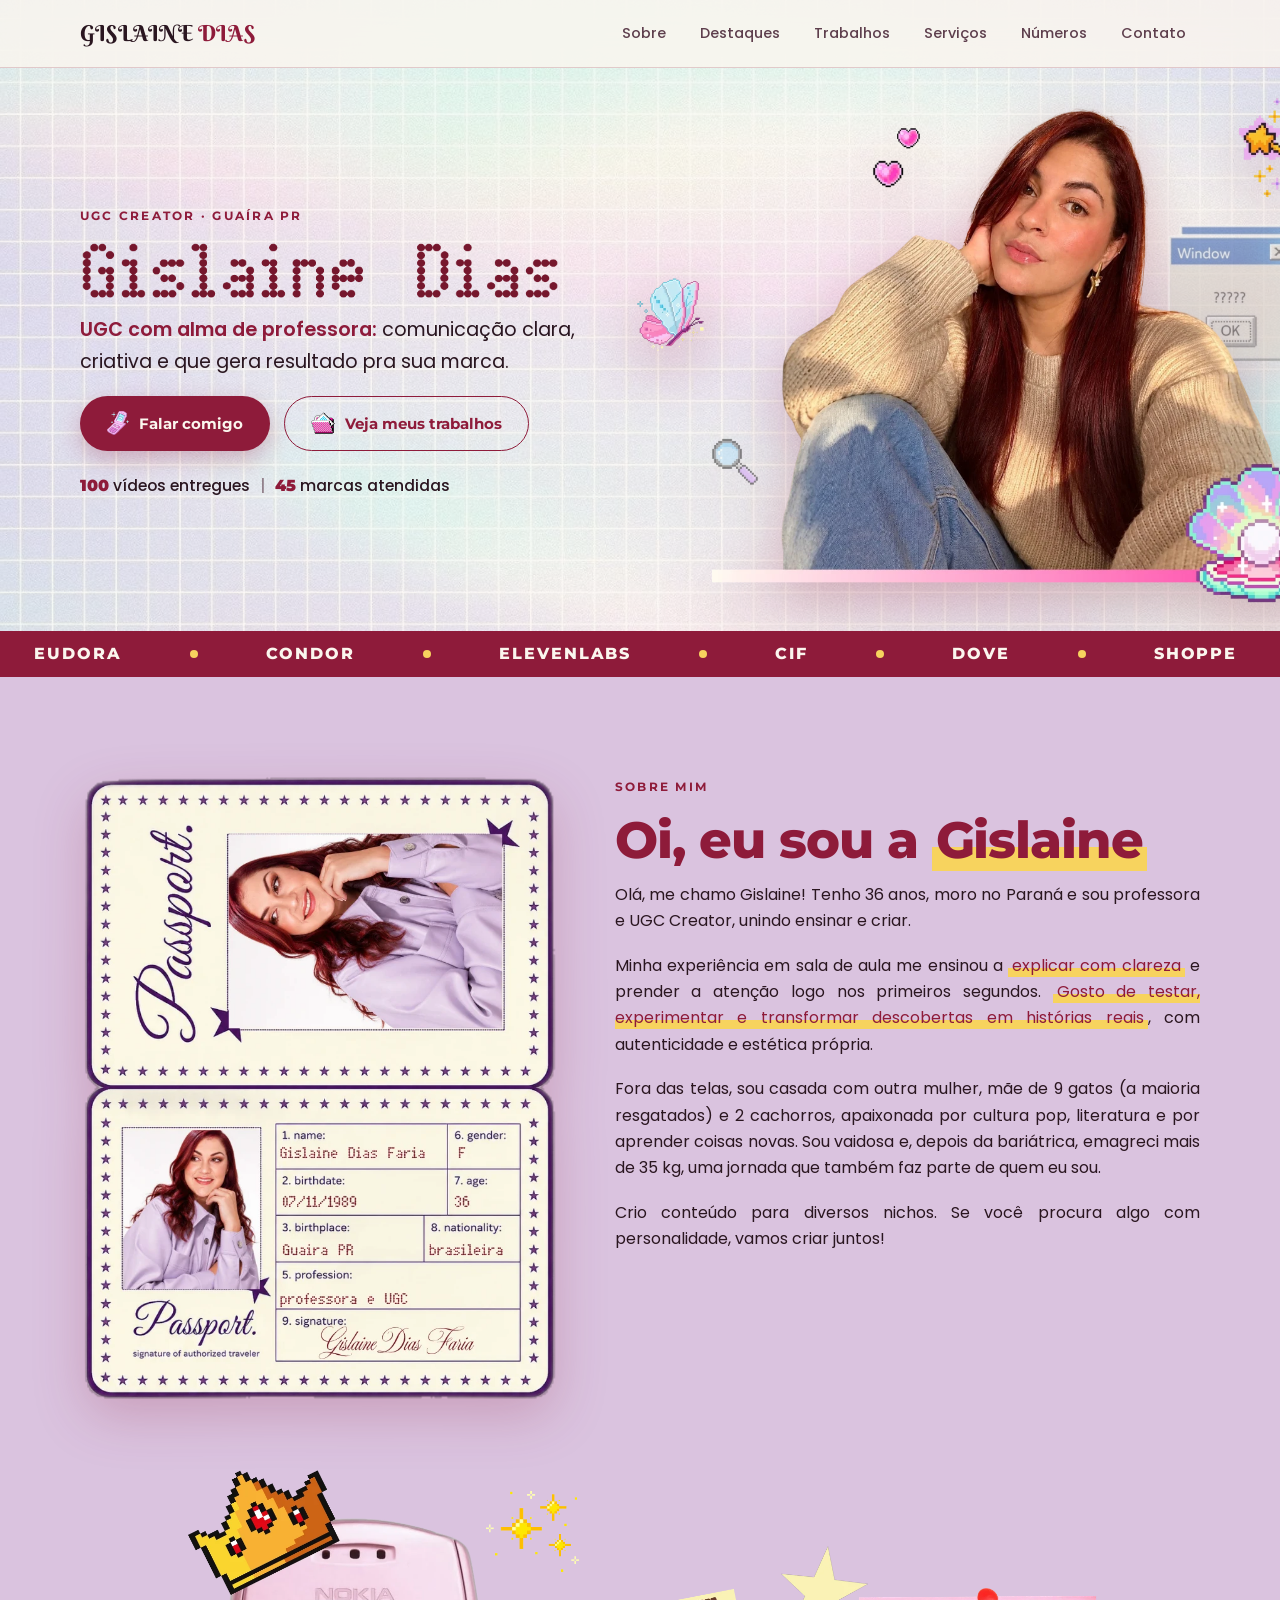
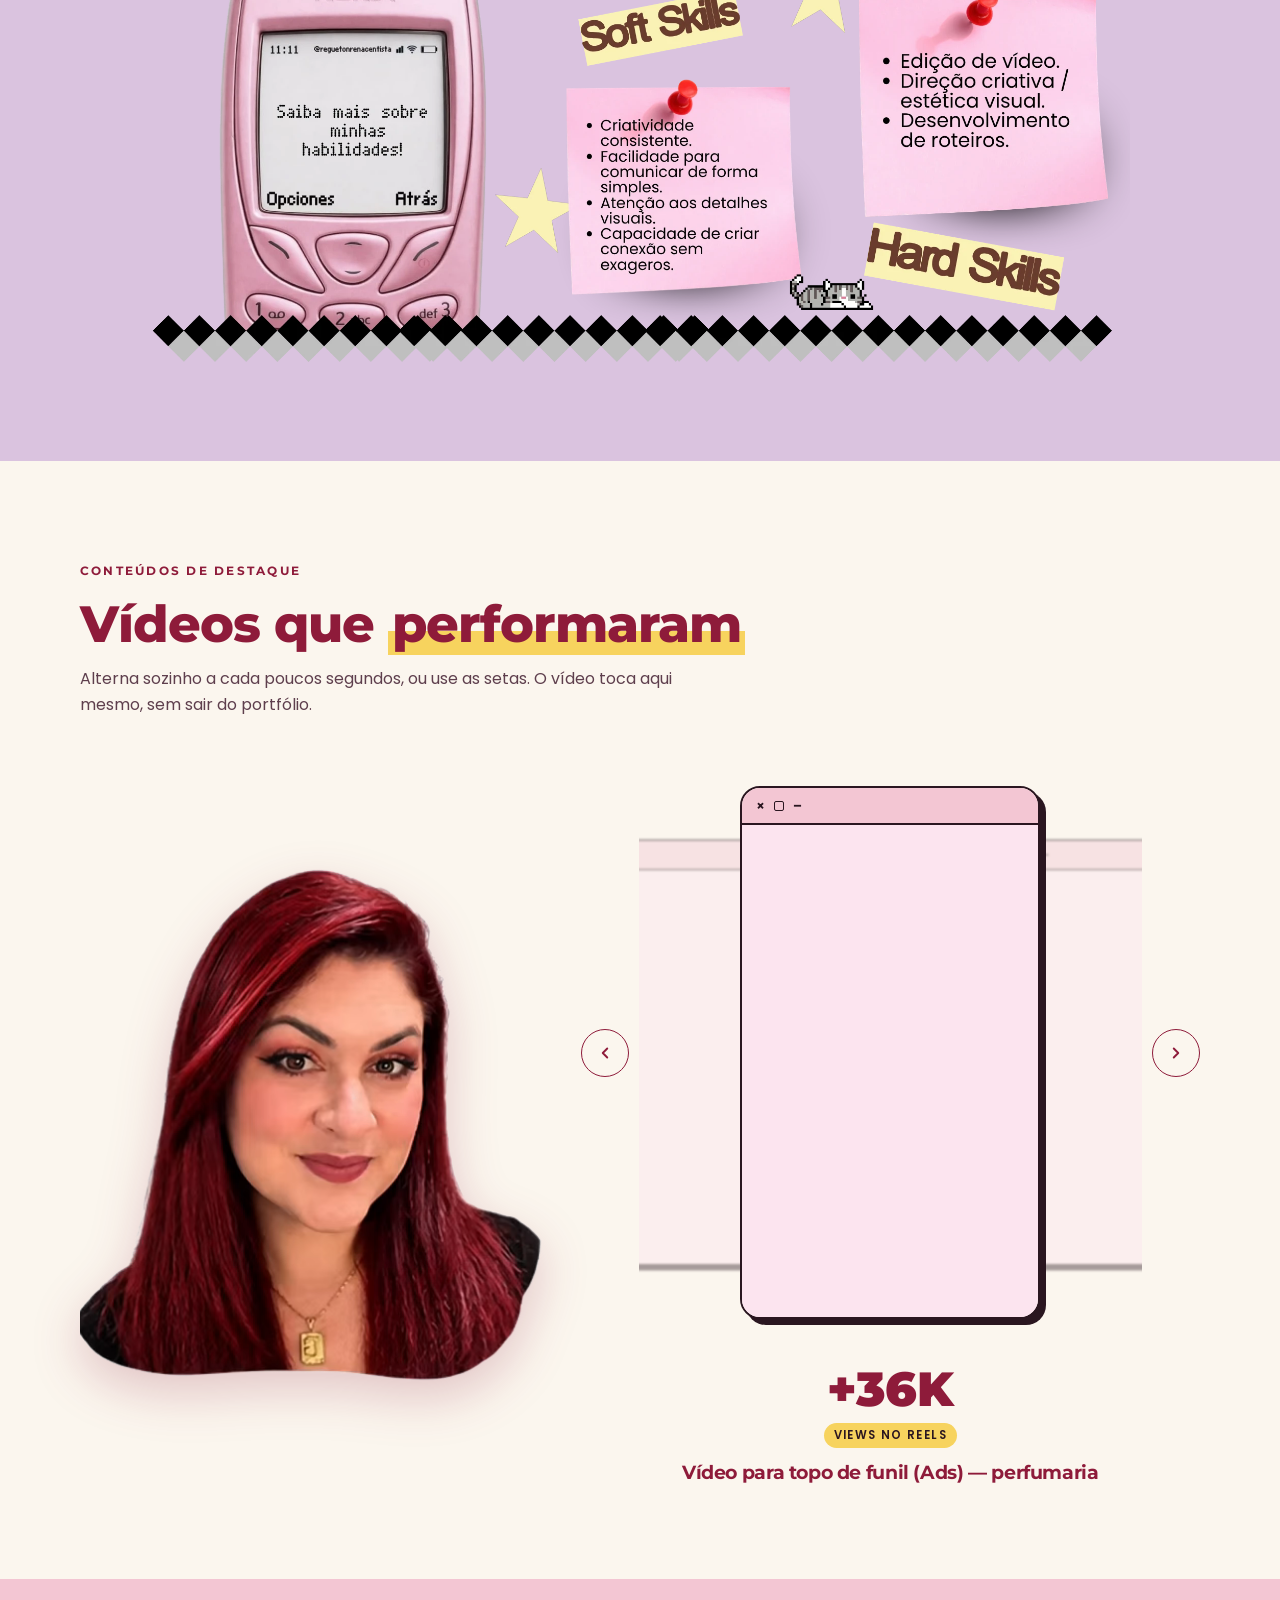
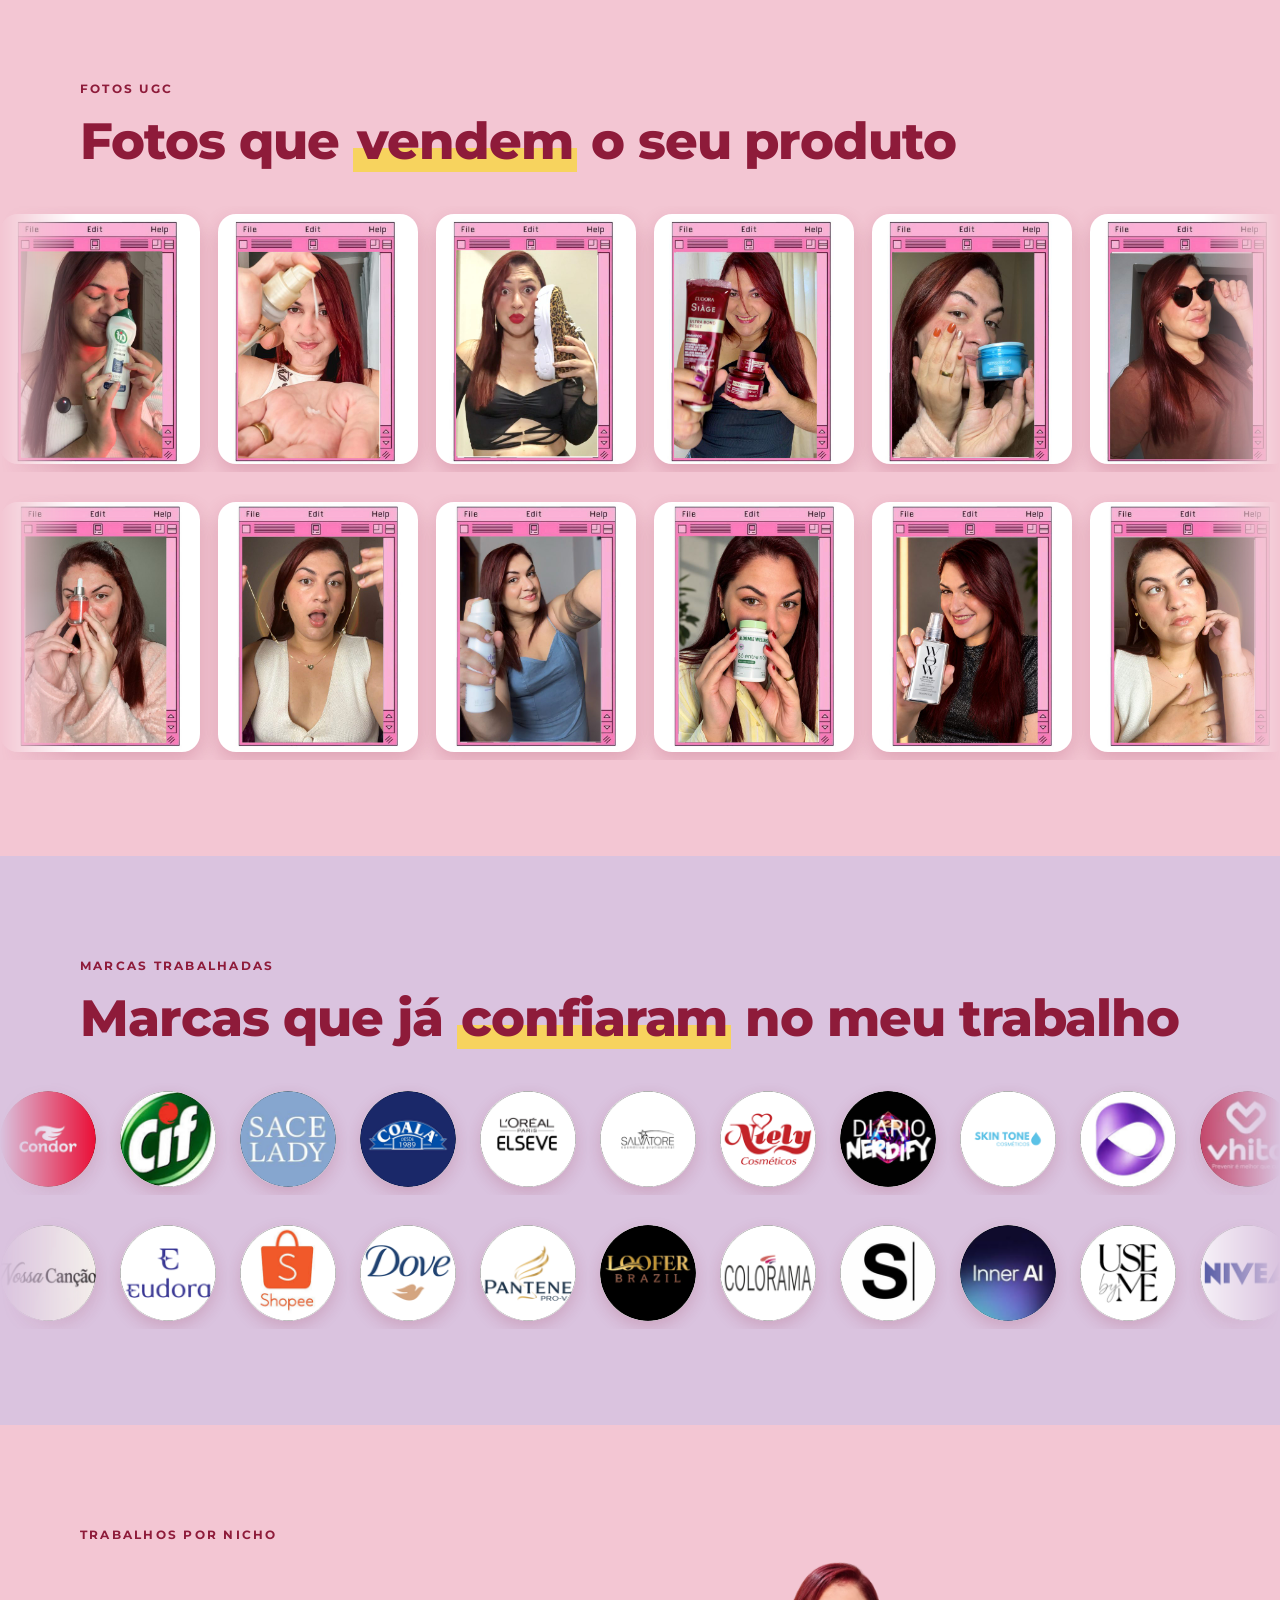
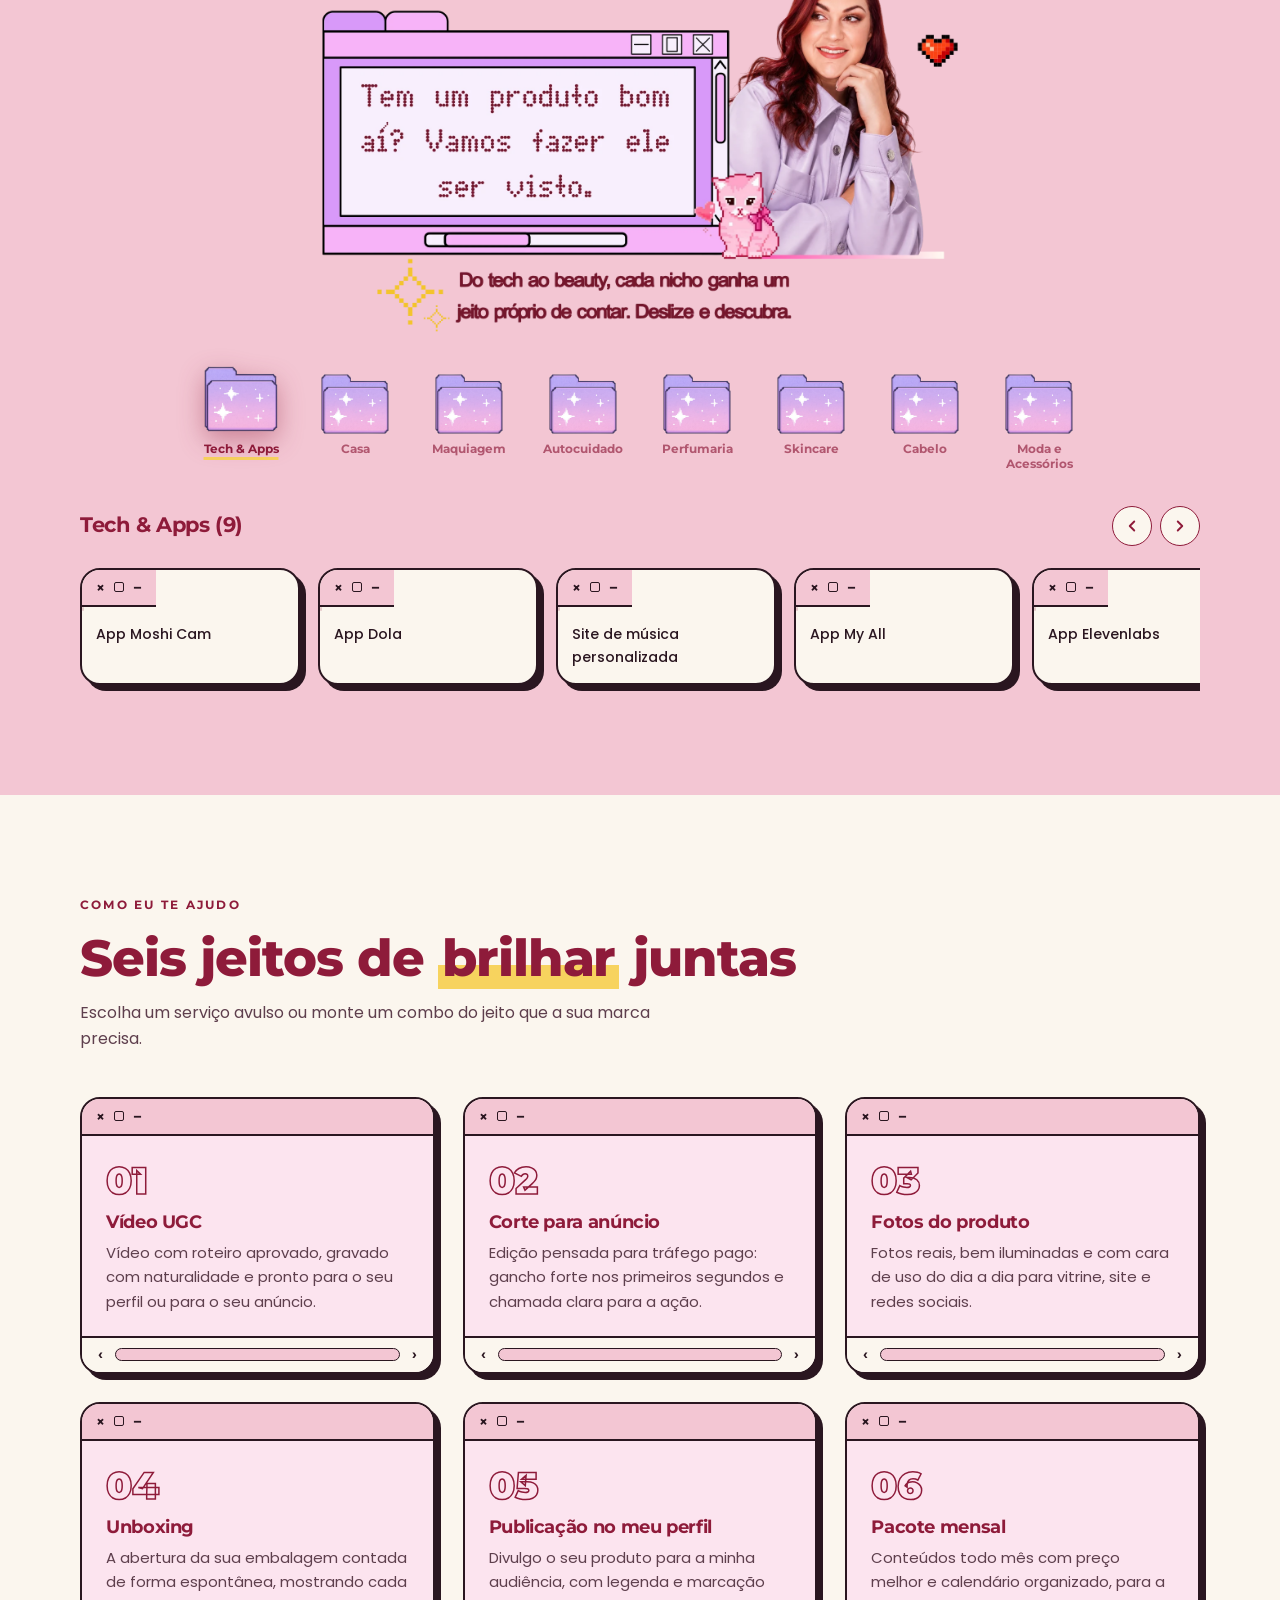
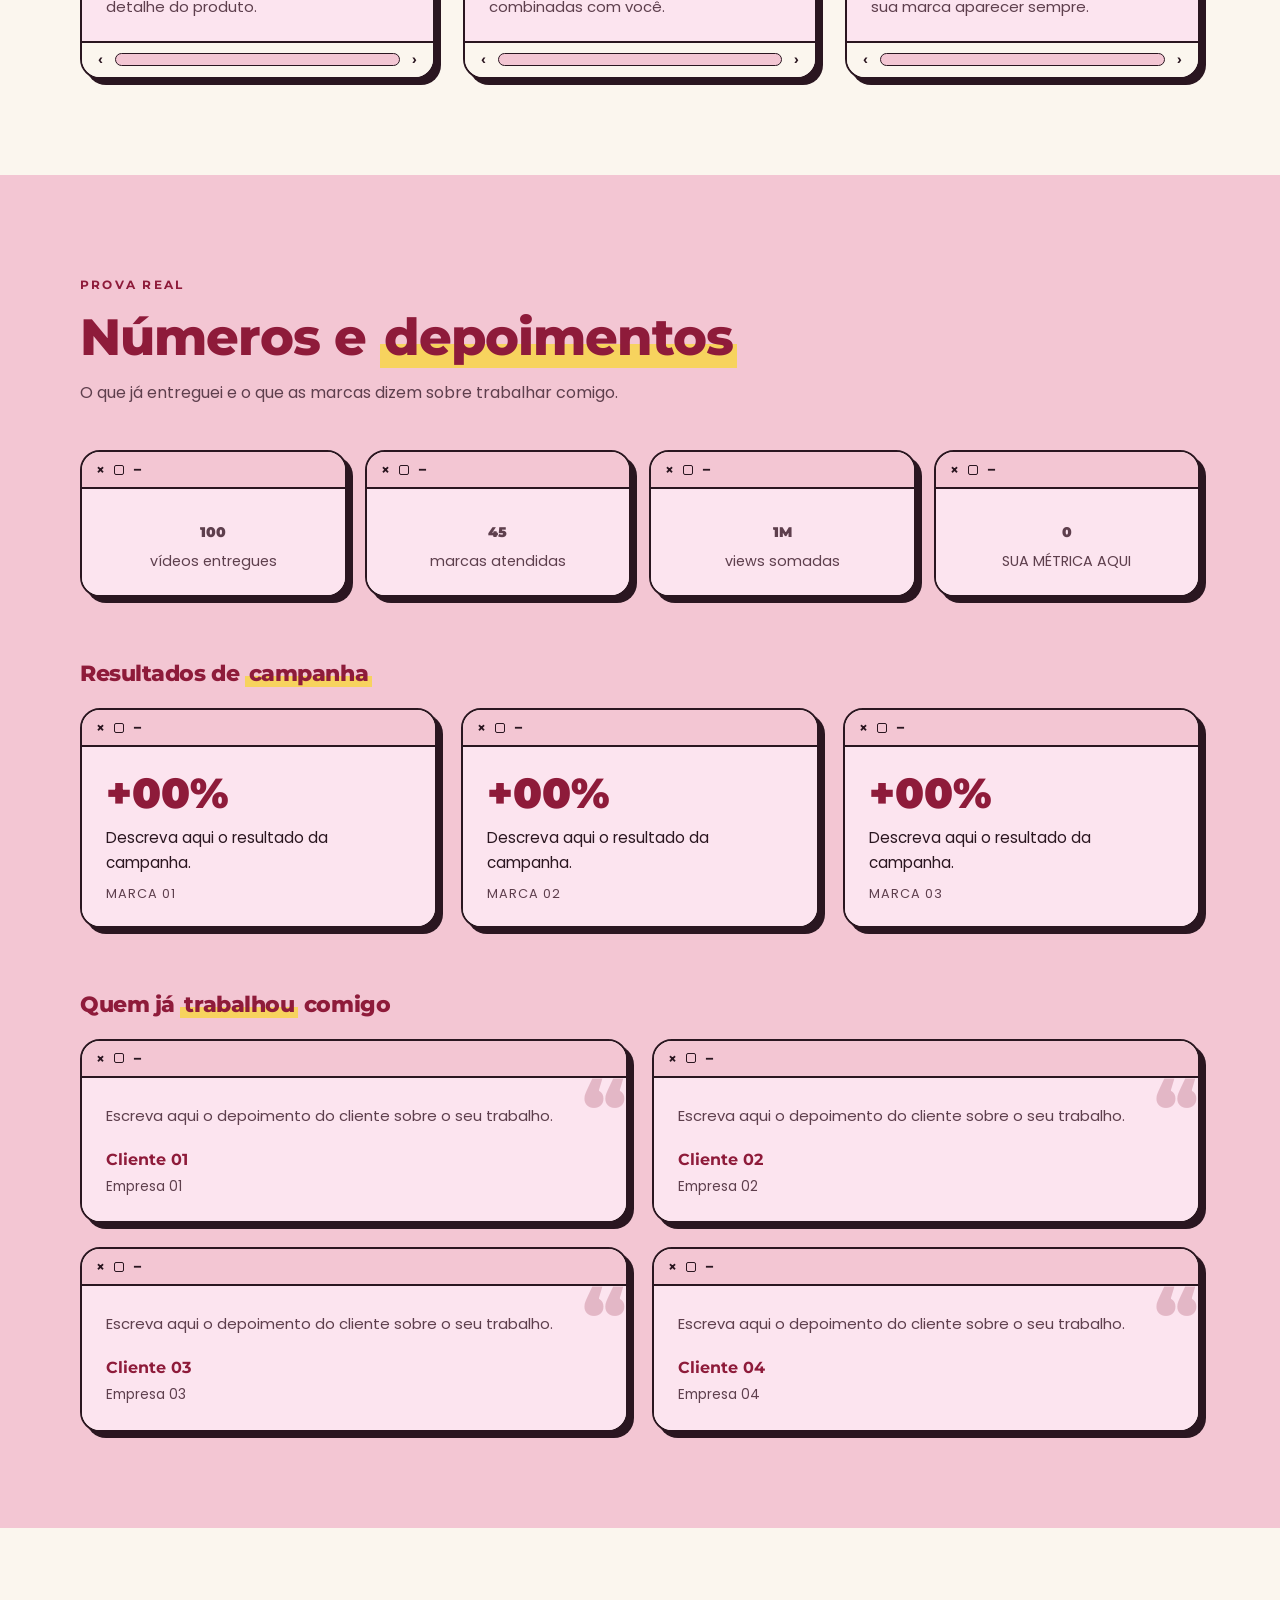
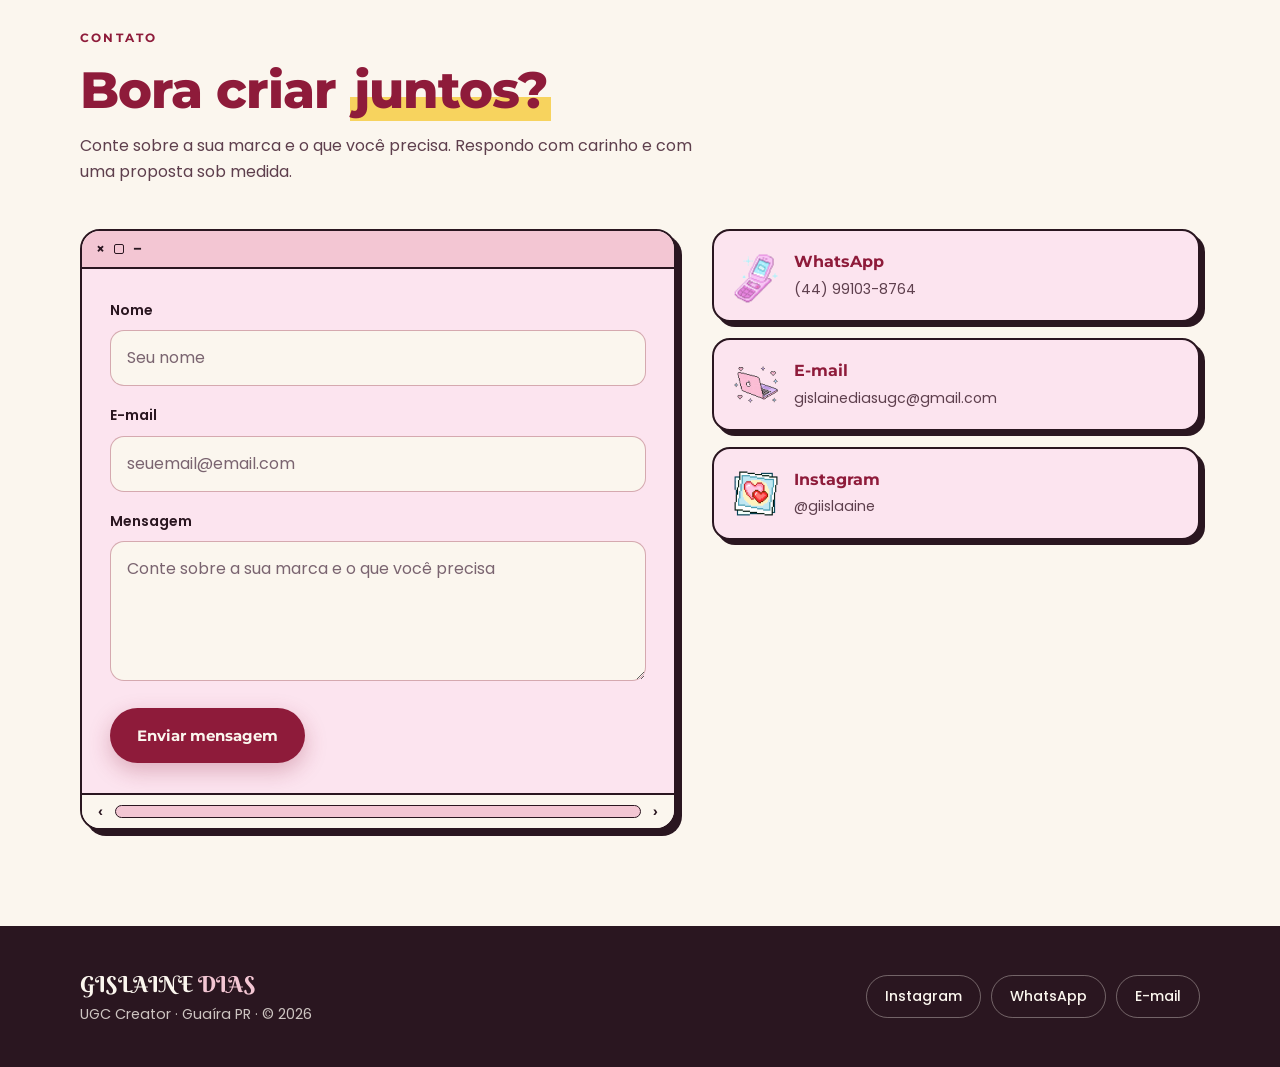
==== commit e4dca5d9: "Adiciona seção Fotos UGC com fotos passando pela tela Co-Authored-By: Claude Sonnet 5.5 <noreply@ant" ====
--- a/index.html
+++ b/index.html
@@ -299,6 +299,23 @@
   .marcas-row{overflow-x:auto;-webkit-mask-image:none;mask-image:none}
   .marcas-grupo[aria-hidden="true"]{display:none}
 }
+/* Fotos UGC: duas fileiras de fotos passando pela tela, em sentidos contrários */
+.fotos .sec-title{margin-bottom:36px}
+.fotos-rows{display:grid;gap:22px}
+.fotos-row{overflow:hidden;-webkit-mask-image:linear-gradient(90deg,transparent,#000 6%,#000 94%,transparent);mask-image:linear-gradient(90deg,transparent,#000 6%,#000 94%,transparent)}
+.fotos-track{display:flex;width:max-content;padding:8px 0;animation:marcas-esq var(--t,70s) linear infinite}
+.fotos-row.inversa .fotos-track{animation-name:marcas-dir}
+.fotos-grupo{display:flex;gap:18px;padding-right:18px}
+.fotos-grupo img{flex:none;width:200px;height:250px;object-fit:cover;border-radius:18px;background:#fff;box-shadow:0 8px 20px rgba(142,27,58,.2)}
+.fotos-row:hover .fotos-track{animation-play-state:paused}
+@media (max-width:560px){
+  .fotos-grupo{gap:12px;padding-right:12px}
+  .fotos-grupo img{width:150px;height:188px;border-radius:14px}
+}
+@media (prefers-reduced-motion:reduce){
+  .fotos-row{overflow-x:auto;-webkit-mask-image:none;mask-image:none}
+  .fotos-grupo[aria-hidden="true"]{display:none}
+}
 @media (prefers-reduced-motion:reduce){
   html{scroll-behavior:auto}
   *,*::before,*::after{animation:none!important;transition:none!important}
@@ -396,6 +413,17 @@
   </div>
 </section>
 
+<!-- ============ 3a. FOTOS UGC ============ -->
+<section class="sec sec-rosa fotos" id="fotos" aria-labelledby="fotosTitulo">
+  <div class="wrap">
+    <span class="eyebrow reveal">Fotos UGC</span>
+    <h2 class="sec-title reveal" id="fotosTitulo">Fotos que <span class="hl">vendem</span> o seu produto</h2>
+  </div>
+  <div class="fotos-rows reveal">
+    <div class="fotos-row"><div class="fotos-track" style="--t:80s"><div class="fotos-grupo"><img src="images/fotos-ugc/1.jpg" alt="Foto UGC de Gislaine Dias" width="200" height="250" loading="lazy" decoding="async"><img src="images/fotos-ugc/2.jpg" alt="Foto UGC de Gislaine Dias" width="200" height="250" loading="lazy" decoding="async"><img src="images/fotos-ugc/3.jpg" alt="Foto UGC de Gislaine Dias" width="200" height="250" loading="lazy" decoding="async"><img src="images/fotos-ugc/4.jpg" alt="Foto UGC de Gislaine Dias" width="200" height="250" loading="lazy" decoding="async"><img src="images/fotos-ugc/5.jpg" alt="Foto UGC de Gislaine Dias" width="200" height="250" loading="lazy" decoding="async"><img src="images/fotos-ugc/6.jpg" alt="Foto UGC de Gislaine Dias" width="200" height="250" loading="lazy" decoding="async"><img src="images/fotos-ugc/7.jpg" alt="Foto UGC de Gislaine Dias" width="200" height="250" loading="lazy" decoding="async"><img src="images/fotos-ugc/8.jpg" alt="Foto UGC de Gislaine Dias" width="200" height="250" loading="lazy" decoding="async"><img src="images/fotos-ugc/9.jpg" alt="Foto UGC de Gislaine Dias" width="200" height="250" loading="lazy" decoding="async"><img src="images/fotos-ugc/10.jpg" alt="Foto UGC de Gislaine Dias" width="200" height="250" loading="lazy" decoding="async"><img src="images/fotos-ugc/11.jpg" alt="Foto UGC de Gislaine Dias" width="200" height="250" loading="lazy" decoding="async"><img src="images/fotos-ugc/12.jpg" alt="Foto UGC de Gislaine Dias" width="200" height="250" loading="lazy" decoding="async"><img src="images/fotos-ugc/13.jpg" alt="Foto UGC de Gislaine Dias" width="200" height="250" loading="lazy" decoding="async"><img src="images/fotos-ugc/14.jpg" alt="Foto UGC de Gislaine Dias" width="200" height="250" loading="lazy" decoding="async"><img src="images/fotos-ugc/15.jpg" alt="Foto UGC de Gislaine Dias" width="200" height="250" loading="lazy" decoding="async"><img src="images/fotos-ugc/16.jpg" alt="Foto UGC de Gislaine Dias" width="200" height="250" loading="lazy" decoding="async"></div><div class="fotos-grupo" aria-hidden="true"><img src="images/fotos-ugc/1.jpg" alt="" width="200" height="250" loading="lazy" decoding="async"><img src="images/fotos-ugc/2.jpg" alt="" width="200" height="250" loading="lazy" decoding="async"><img src="images/fotos-ugc/3.jpg" alt="" width="200" height="250" loading="lazy" decoding="async"><img src="images/fotos-ugc/4.jpg" alt="" width="200" height="250" loading="lazy" decoding="async"><img src="images/fotos-ugc/5.jpg" alt="" width="200" height="250" loading="lazy" decoding="async"><img src="images/fotos-ugc/6.jpg" alt="" width="200" height="250" loading="lazy" decoding="async"><img src="images/fotos-ugc/7.jpg" alt="" width="200" height="250" loading="lazy" decoding="async"><img src="images/fotos-ugc/8.jpg" alt="" width="200" height="250" loading="lazy" decoding="async"><img src="images/fotos-ugc/9.jpg" alt="" width="200" height="250" loading="lazy" decoding="async"><img src="images/fotos-ugc/10.jpg" alt="" width="200" height="250" loading="lazy" decoding="async"><img src="images/fotos-ugc/11.jpg" alt="" width="200" height="250" loading="lazy" decoding="async"><img src="images/fotos-ugc/12.jpg" alt="" width="200" height="250" loading="lazy" decoding="async"><img src="images/fotos-ugc/13.jpg" alt="" width="200" height="250" loading="lazy" decoding="async"><img src="images/fotos-ugc/14.jpg" alt="" width="200" height="250" loading="lazy" decoding="async"><img src="images/fotos-ugc/15.jpg" alt="" width="200" height="250" loading="lazy" decoding="async"><img src="images/fotos-ugc/16.jpg" alt="" width="200" height="250" loading="lazy" decoding="async"></div></div></div>
+    <div class="fotos-row inversa"><div class="fotos-track" style="--t:75s"><div class="fotos-grupo"><img src="images/fotos-ugc/17.jpg" alt="Foto UGC de Gislaine Dias" width="200" height="250" loading="lazy" decoding="async"><img src="images/fotos-ugc/18.jpg" alt="Foto UGC de Gislaine Dias" width="200" height="250" loading="lazy" decoding="async"><img src="images/fotos-ugc/19.jpg" alt="Foto UGC de Gislaine Dias" width="200" height="250" loading="lazy" decoding="async"><img src="images/fotos-ugc/20.jpg" alt="Foto UGC de Gislaine Dias" width="200" height="250" loading="lazy" decoding="async"><img src="images/fotos-ugc/21.jpg" alt="Foto UGC de Gislaine Dias" width="200" height="250" loading="lazy" decoding="async"><img src="images/fotos-ugc/22.jpg" alt="Foto UGC de Gislaine Dias" width="200" height="250" loading="lazy" decoding="async"><img src="images/fotos-ugc/23.jpg" alt="Foto UGC de Gislaine Dias" width="200" height="250" loading="lazy" decoding="async"><img src="images/fotos-ugc/24.jpg" alt="Foto UGC de Gislaine Dias" width="200" height="250" loading="lazy" decoding="async"><img src="images/fotos-ugc/25.jpg" alt="Foto UGC de Gislaine Dias" width="200" height="250" loading="lazy" decoding="async"><img src="images/fotos-ugc/26.jpg" alt="Foto UGC de Gislaine Dias" width="200" height="250" loading="lazy" decoding="async"><img src="images/fotos-ugc/27.jpg" alt="Foto UGC de Gislaine Dias" width="200" height="250" loading="lazy" decoding="async"><img src="images/fotos-ugc/28.jpg" alt="Foto UGC de Gislaine Dias" width="200" height="250" loading="lazy" decoding="async"><img src="images/fotos-ugc/29.jpg" alt="Foto UGC de Gislaine Dias" width="200" height="250" loading="lazy" decoding="async"><img src="images/fotos-ugc/30.jpg" alt="Foto UGC de Gislaine Dias" width="200" height="250" loading="lazy" decoding="async"><img src="images/fotos-ugc/31.jpg" alt="Foto UGC de Gislaine Dias" width="200" height="250" loading="lazy" decoding="async"><img src="images/fotos-ugc/32.jpg" alt="Foto UGC de Gislaine Dias" width="200" height="250" loading="lazy" decoding="async"></div><div class="fotos-grupo" aria-hidden="true"><img src="images/fotos-ugc/17.jpg" alt="" width="200" height="250" loading="lazy" decoding="async"><img src="images/fotos-ugc/18.jpg" alt="" width="200" height="250" loading="lazy" decoding="async"><img src="images/fotos-ugc/19.jpg" alt="" width="200" height="250" loading="lazy" decoding="async"><img src="images/fotos-ugc/20.jpg" alt="" width="200" height="250" loading="lazy" decoding="async"><img src="images/fotos-ugc/21.jpg" alt="" width="200" height="250" loading="lazy" decoding="async"><img src="images/fotos-ugc/22.jpg" alt="" width="200" height="250" loading="lazy" decoding="async"><img src="images/fotos-ugc/23.jpg" alt="" width="200" height="250" loading="lazy" decoding="async"><img src="images/fotos-ugc/24.jpg" alt="" width="200" height="250" loading="lazy" decoding="async"><img src="images/fotos-ugc/25.jpg" alt="" width="200" height="250" loading="lazy" decoding="async"><img src="images/fotos-ugc/26.jpg" alt="" width="200" height="250" loading="lazy" decoding="async"><img src="images/fotos-ugc/27.jpg" alt="" width="200" height="250" loading="lazy" decoding="async"><img src="images/fotos-ugc/28.jpg" alt="" width="200" height="250" loading="lazy" decoding="async"><img src="images/fotos-ugc/29.jpg" alt="" width="200" height="250" loading="lazy" decoding="async"><img src="images/fotos-ugc/30.jpg" alt="" width="200" height="250" loading="lazy" decoding="async"><img src="images/fotos-ugc/31.jpg" alt="" width="200" height="250" loading="lazy" decoding="async"><img src="images/fotos-ugc/32.jpg" alt="" width="200" height="250" loading="lazy" decoding="async"></div></div></div>
+  </div>
+</section>
 <!-- ============ 3b. MARCAS TRABALHADAS ============ -->
 <section class="sec sec-lilas marcas" id="marcas" aria-labelledby="marcasTitulo">
   <div class="wrap">
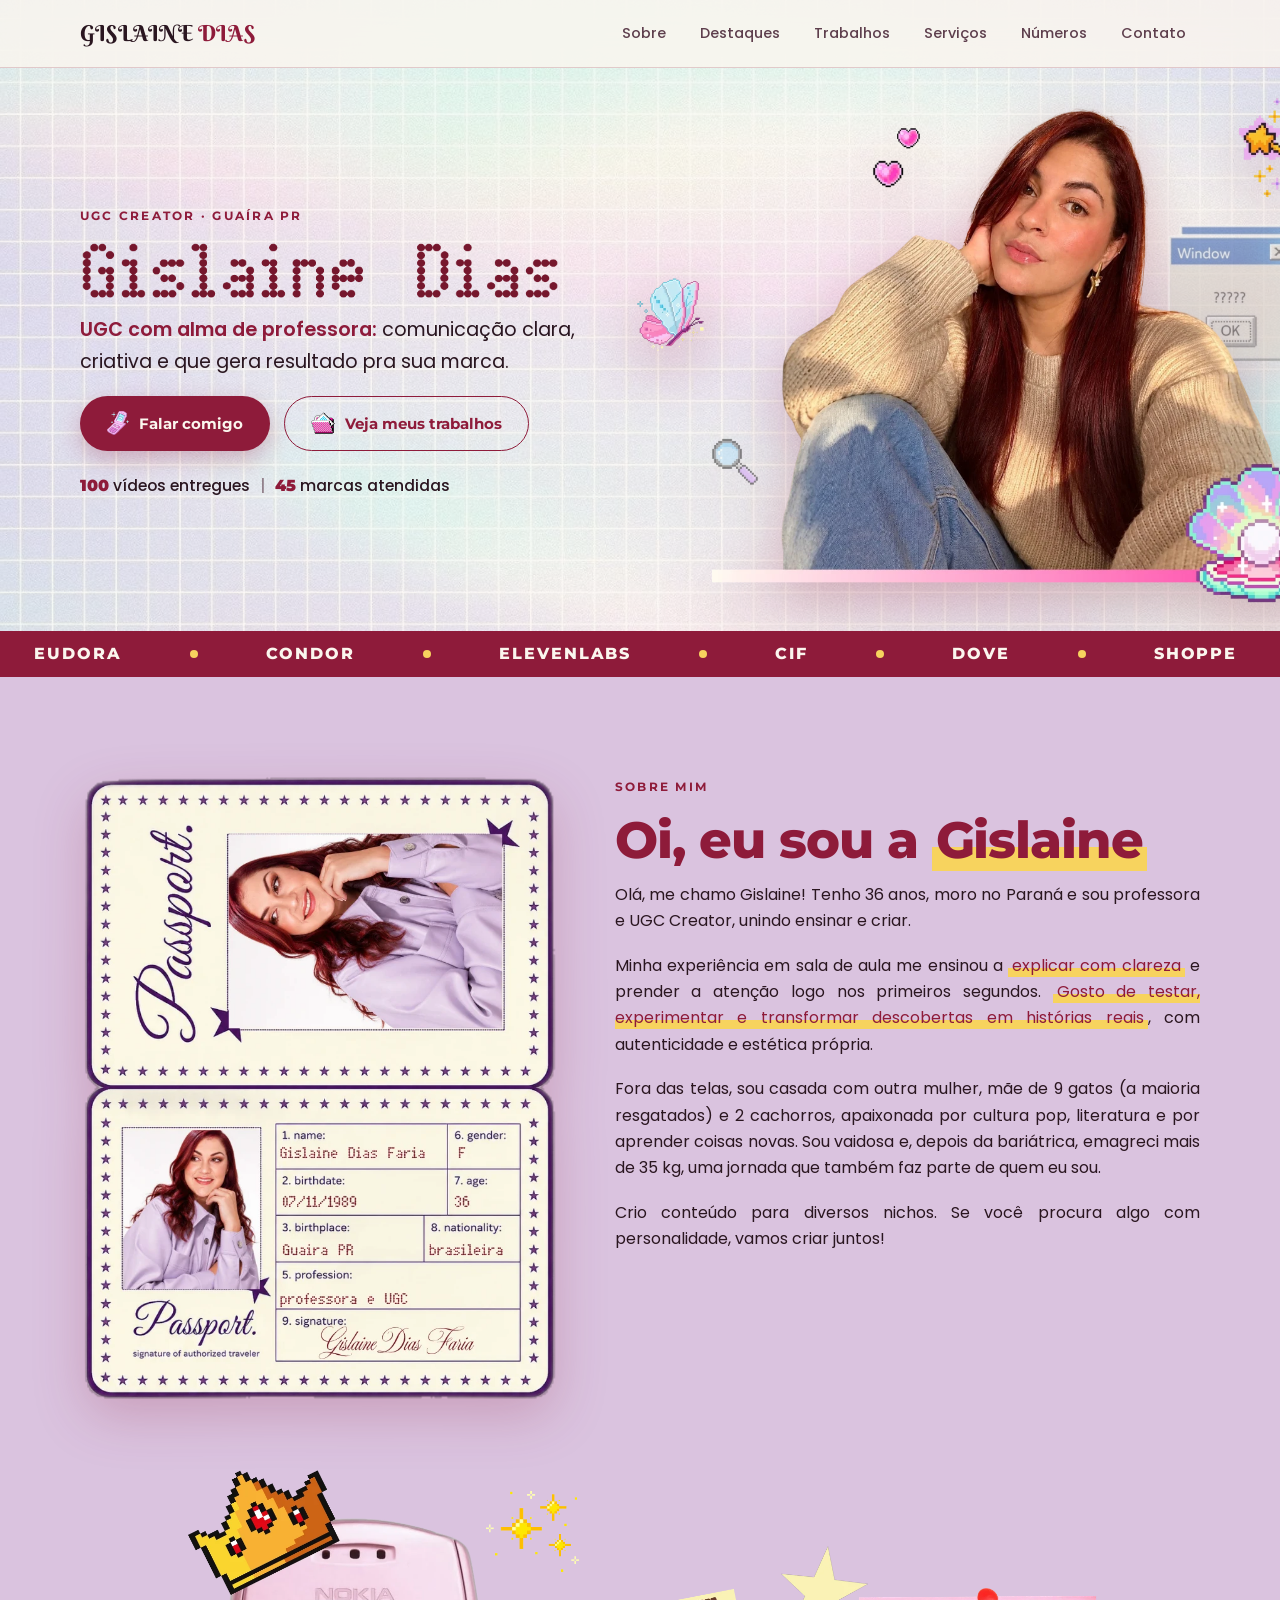
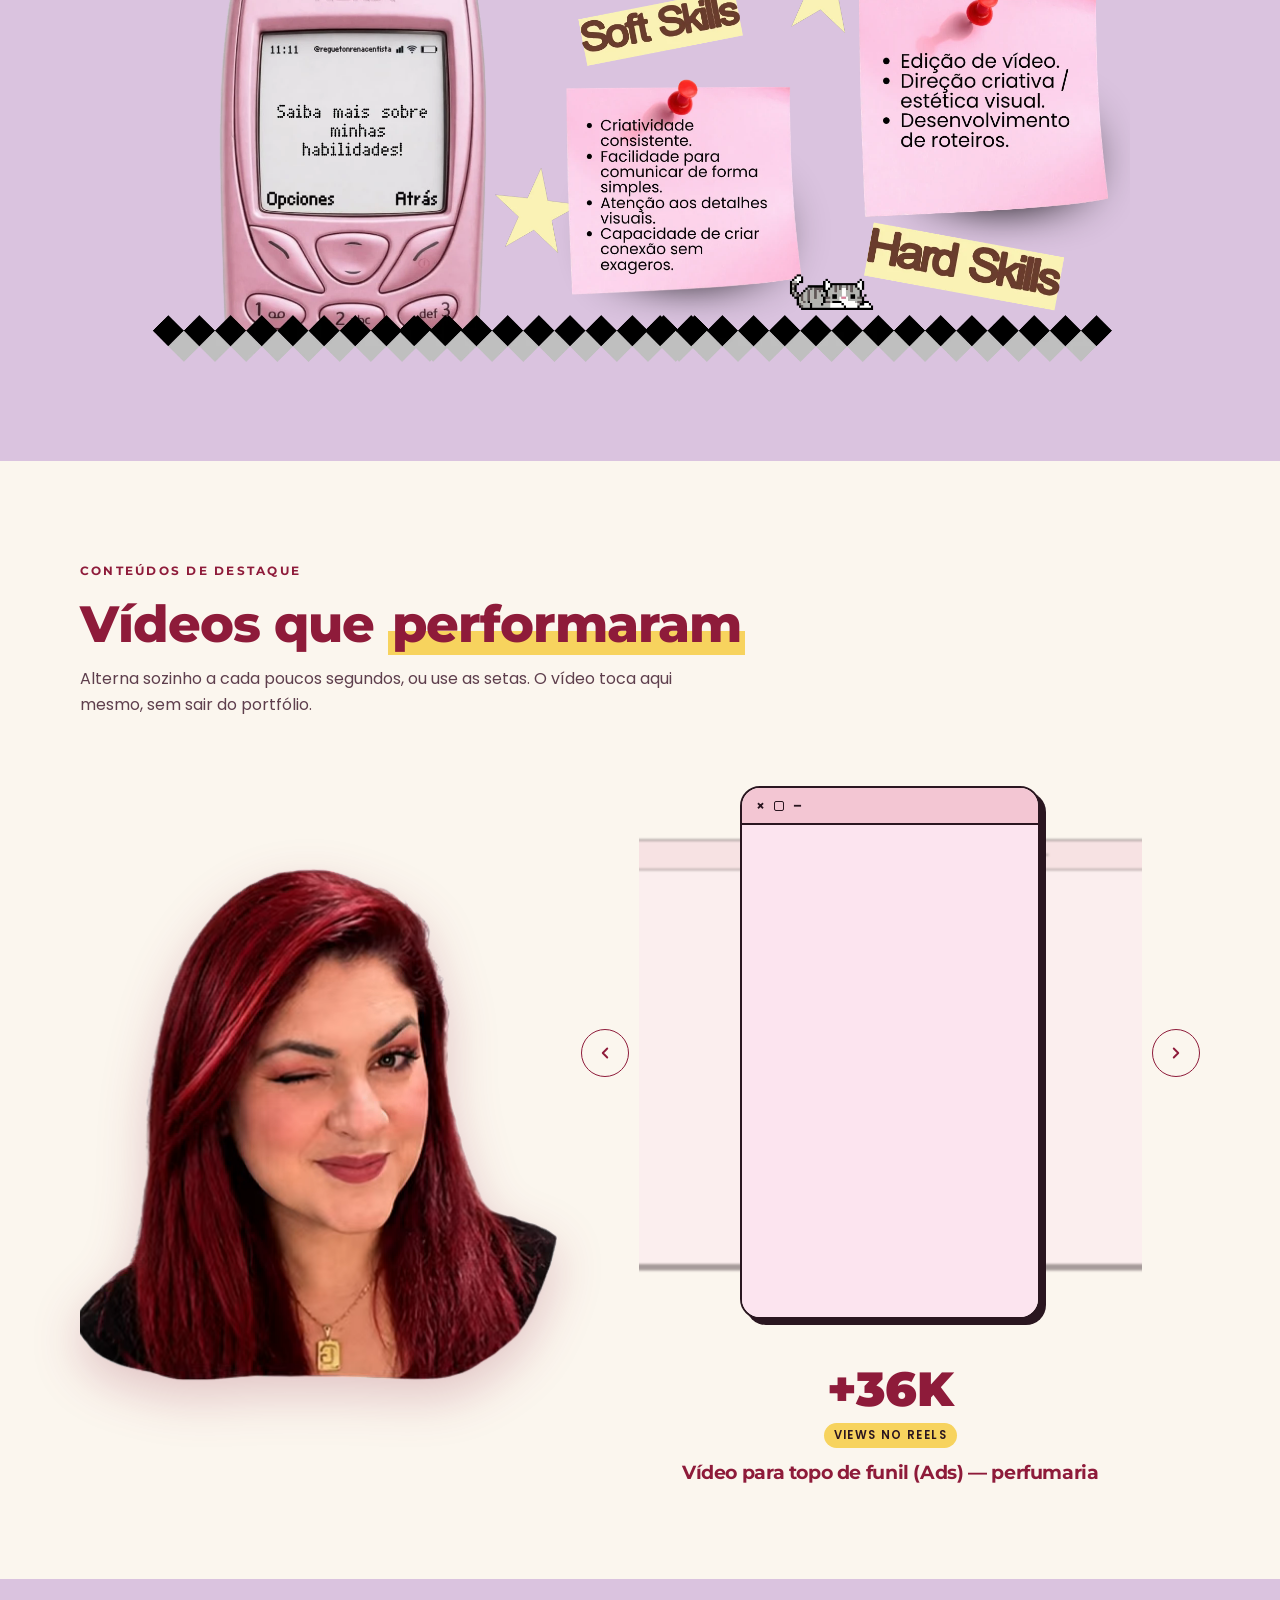
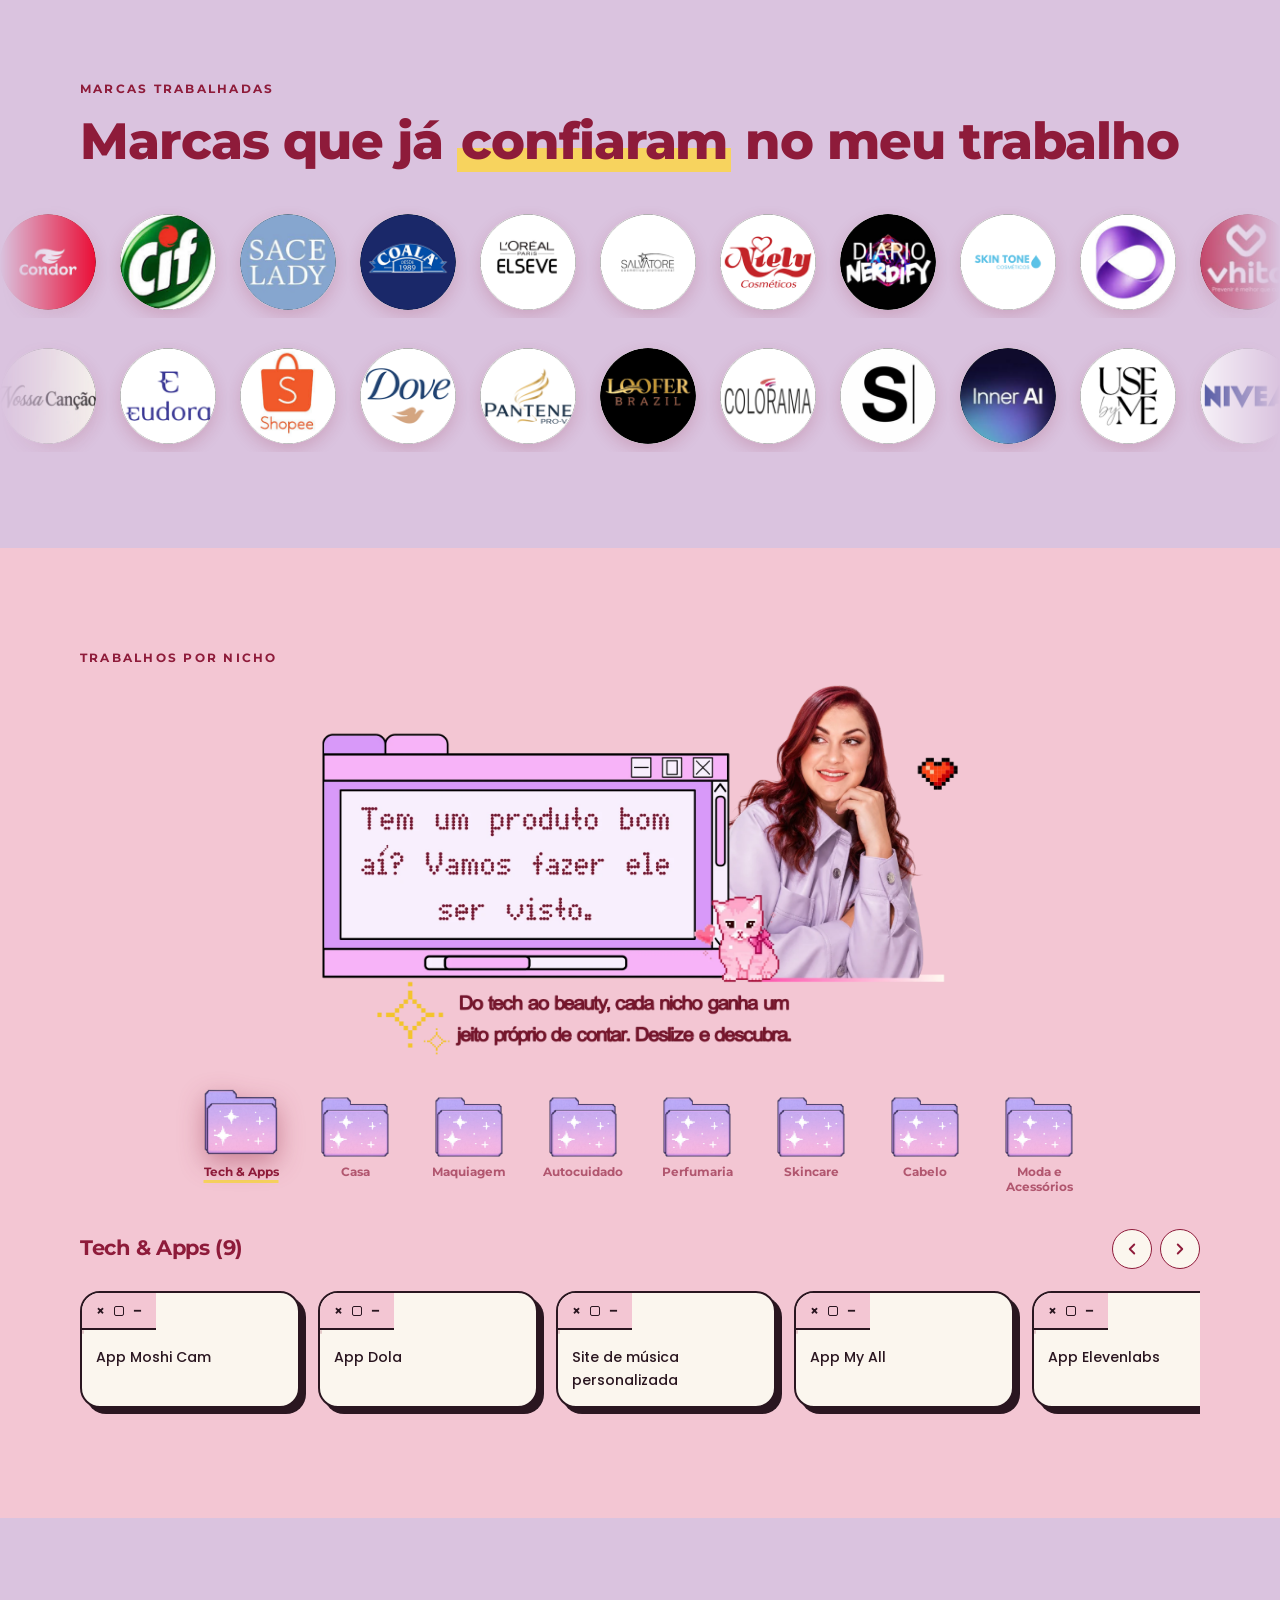
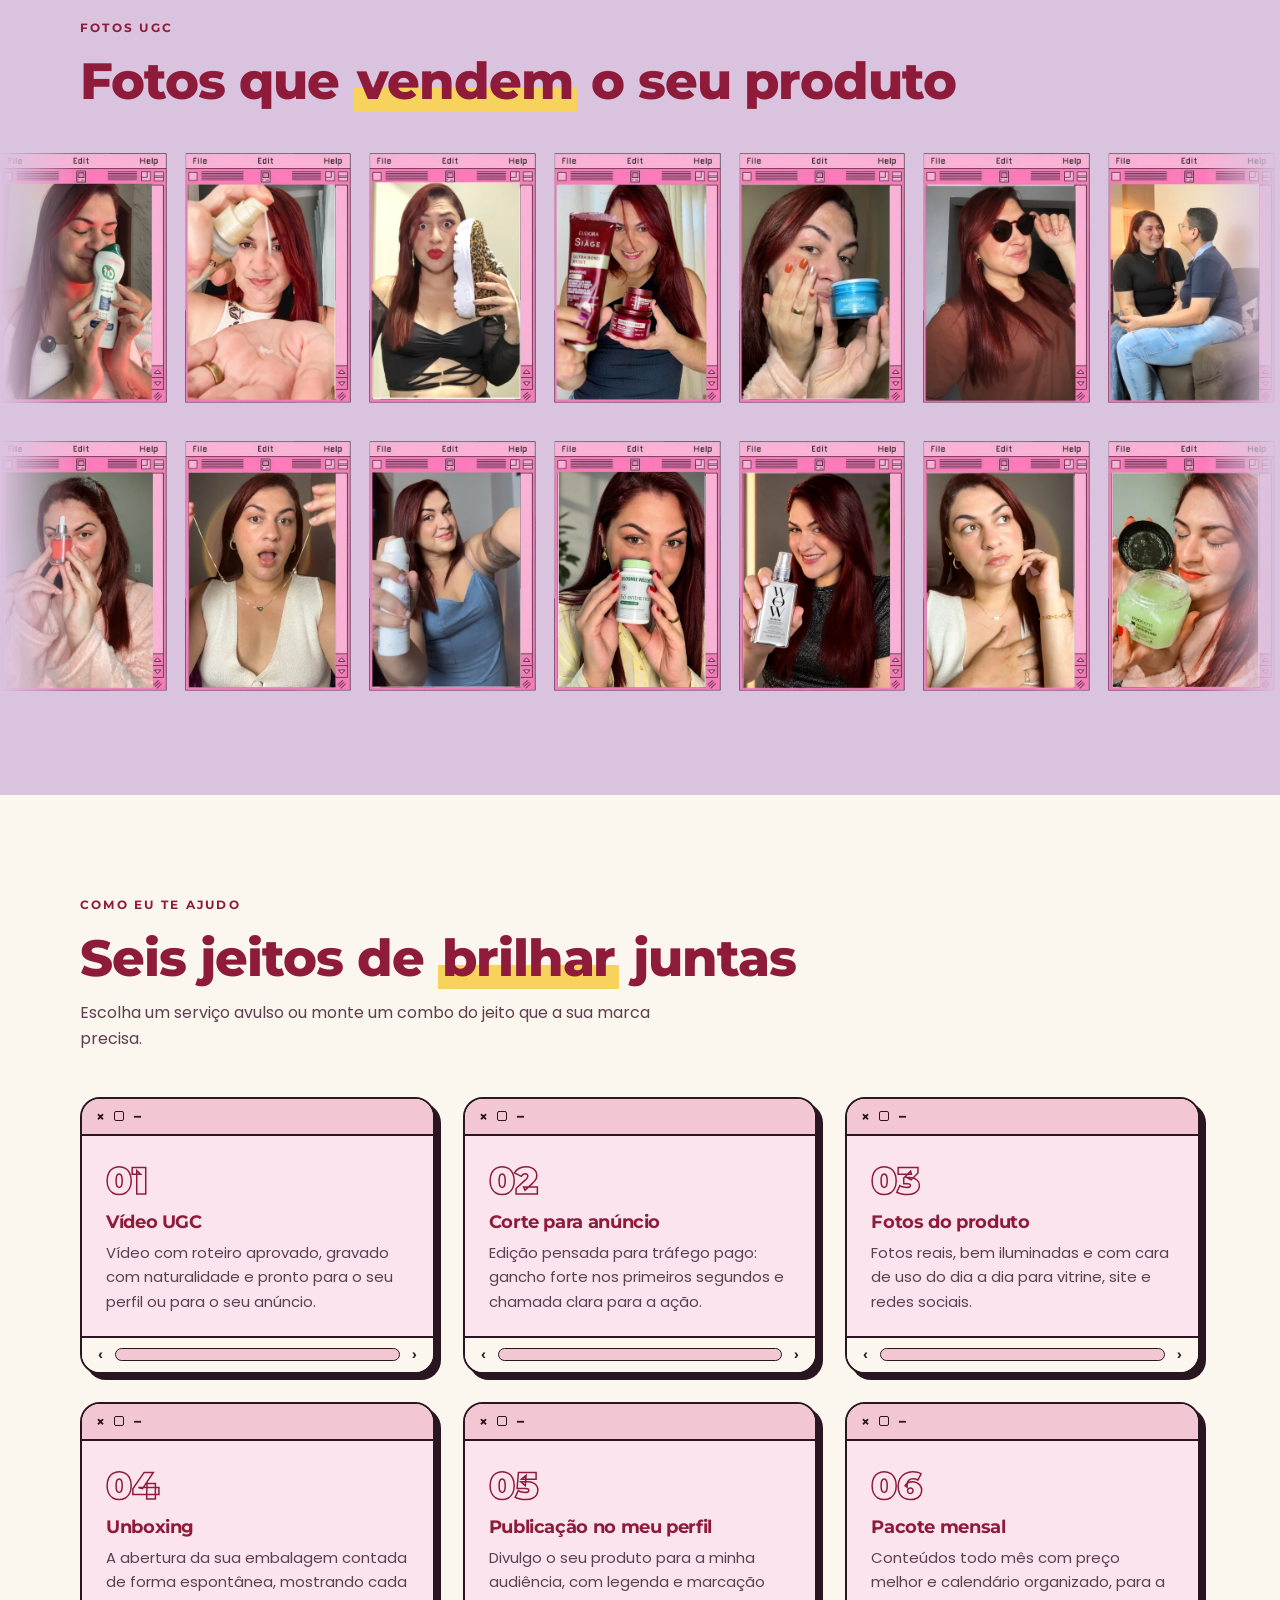
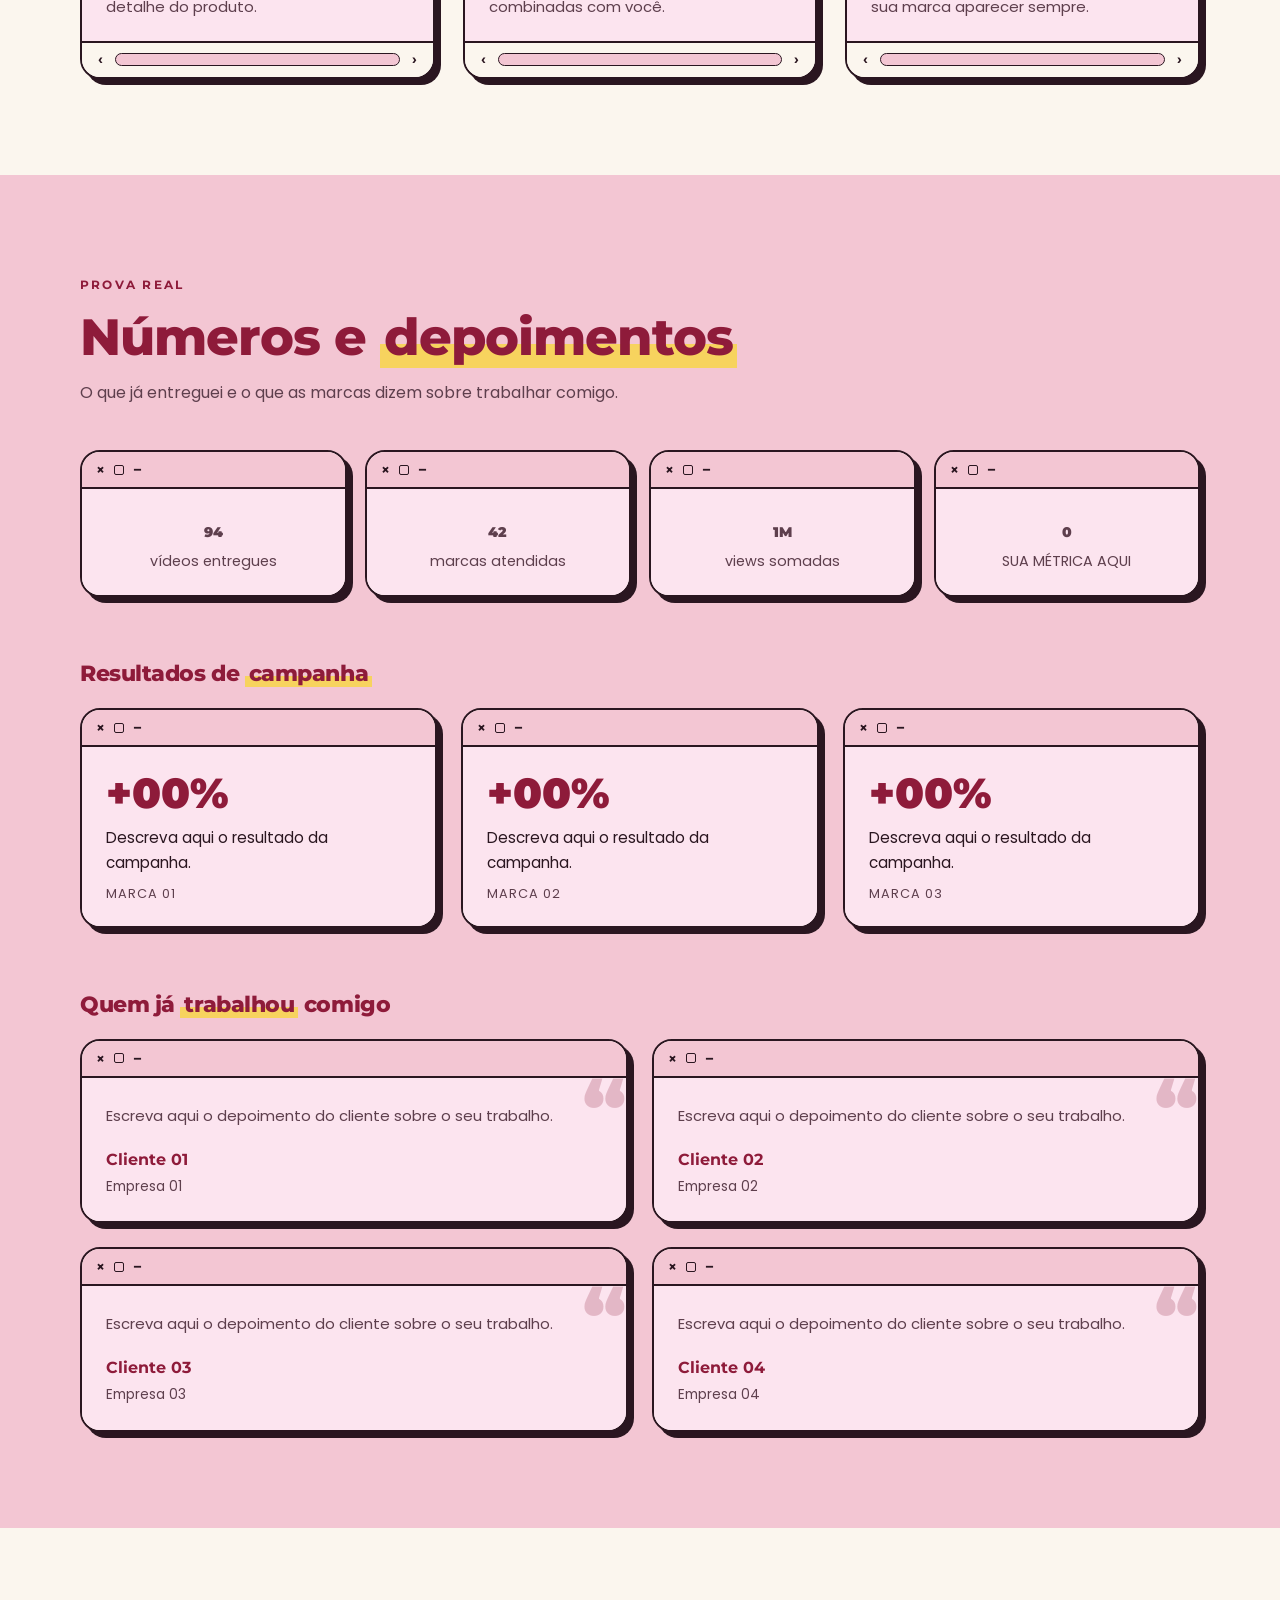
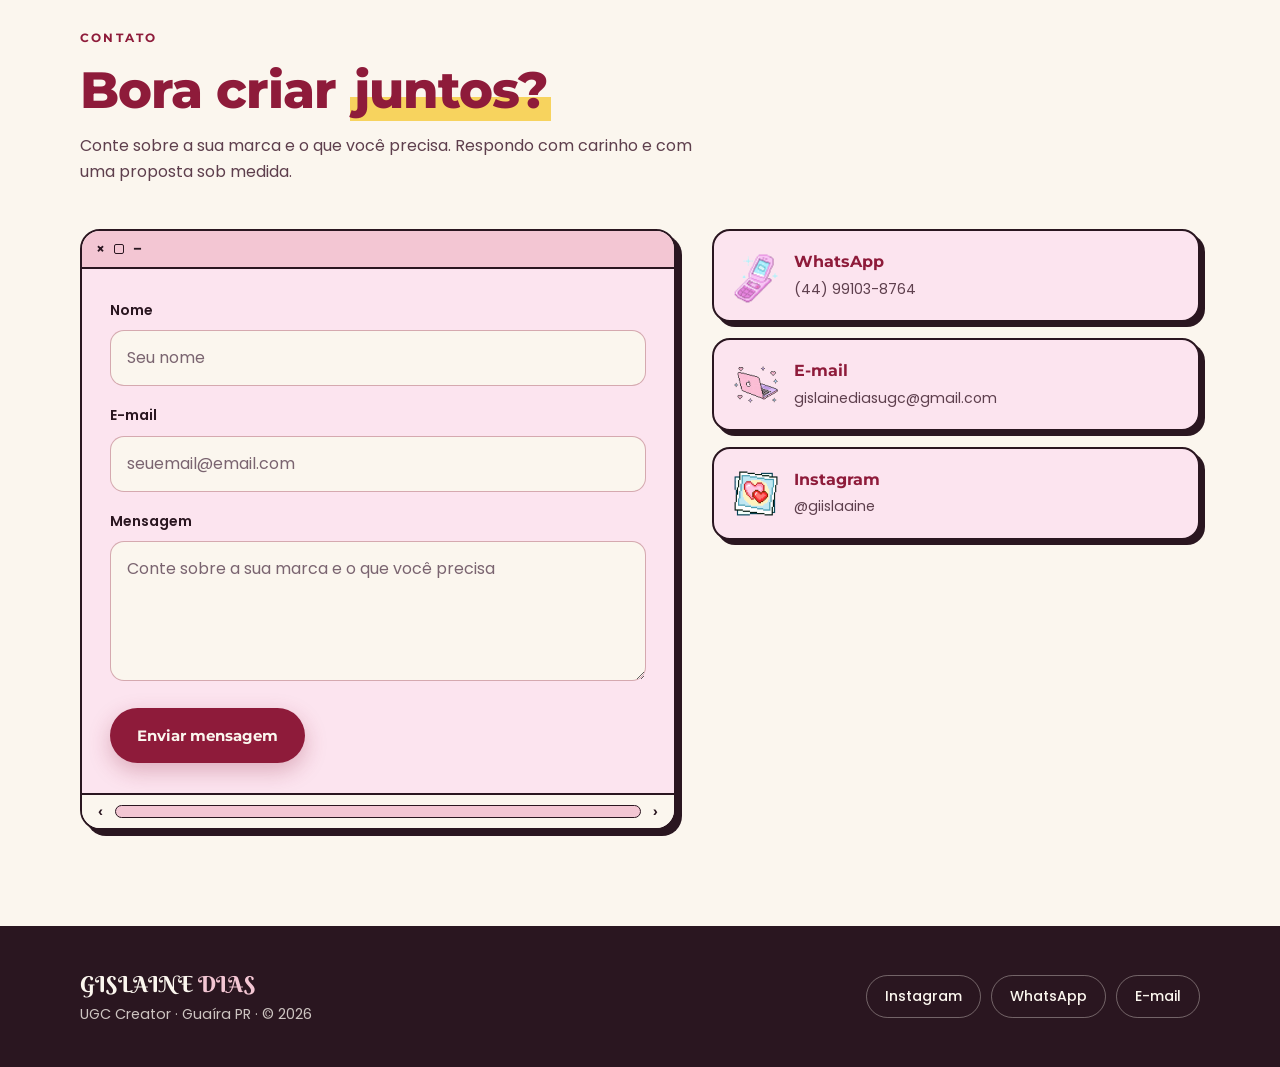
==== commit 67174772: "Fotos UGC: move para abaixo de vídeos por nicho e remove o fundo branco das fotos Co-Authored-By: Cl" ====
--- a/index.html
+++ b/index.html
@@ -306,11 +306,11 @@
 .fotos-track{display:flex;width:max-content;padding:8px 0;animation:marcas-esq var(--t,70s) linear infinite}
 .fotos-row.inversa .fotos-track{animation-name:marcas-dir}
 .fotos-grupo{display:flex;gap:18px;padding-right:18px}
-.fotos-grupo img{flex:none;width:200px;height:250px;object-fit:cover;border-radius:18px;background:#fff;box-shadow:0 8px 20px rgba(142,27,58,.2)}
+.fotos-grupo img{flex:none;height:250px;width:auto}
 .fotos-row:hover .fotos-track{animation-play-state:paused}
 @media (max-width:560px){
   .fotos-grupo{gap:12px;padding-right:12px}
-  .fotos-grupo img{width:150px;height:188px;border-radius:14px}
+  .fotos-grupo img{height:188px}
 }
 @media (prefers-reduced-motion:reduce){
   .fotos-row{overflow-x:auto;-webkit-mask-image:none;mask-image:none}
@@ -413,17 +413,6 @@
   </div>
 </section>
 
-<!-- ============ 3a. FOTOS UGC ============ -->
-<section class="sec sec-rosa fotos" id="fotos" aria-labelledby="fotosTitulo">
-  <div class="wrap">
-    <span class="eyebrow reveal">Fotos UGC</span>
-    <h2 class="sec-title reveal" id="fotosTitulo">Fotos que <span class="hl">vendem</span> o seu produto</h2>
-  </div>
-  <div class="fotos-rows reveal">
-    <div class="fotos-row"><div class="fotos-track" style="--t:80s"><div class="fotos-grupo"><img src="images/fotos-ugc/1.jpg" alt="Foto UGC de Gislaine Dias" width="200" height="250" loading="lazy" decoding="async"><img src="images/fotos-ugc/2.jpg" alt="Foto UGC de Gislaine Dias" width="200" height="250" loading="lazy" decoding="async"><img src="images/fotos-ugc/3.jpg" alt="Foto UGC de Gislaine Dias" width="200" height="250" loading="lazy" decoding="async"><img src="images/fotos-ugc/4.jpg" alt="Foto UGC de Gislaine Dias" width="200" height="250" loading="lazy" decoding="async"><img src="images/fotos-ugc/5.jpg" alt="Foto UGC de Gislaine Dias" width="200" height="250" loading="lazy" decoding="async"><img src="images/fotos-ugc/6.jpg" alt="Foto UGC de Gislaine Dias" width="200" height="250" loading="lazy" decoding="async"><img src="images/fotos-ugc/7.jpg" alt="Foto UGC de Gislaine Dias" width="200" height="250" loading="lazy" decoding="async"><img src="images/fotos-ugc/8.jpg" alt="Foto UGC de Gislaine Dias" width="200" height="250" loading="lazy" decoding="async"><img src="images/fotos-ugc/9.jpg" alt="Foto UGC de Gislaine Dias" width="200" height="250" loading="lazy" decoding="async"><img src="images/fotos-ugc/10.jpg" alt="Foto UGC de Gislaine Dias" width="200" height="250" loading="lazy" decoding="async"><img src="images/fotos-ugc/11.jpg" alt="Foto UGC de Gislaine Dias" width="200" height="250" loading="lazy" decoding="async"><img src="images/fotos-ugc/12.jpg" alt="Foto UGC de Gislaine Dias" width="200" height="250" loading="lazy" decoding="async"><img src="images/fotos-ugc/13.jpg" alt="Foto UGC de Gislaine Dias" width="200" height="250" loading="lazy" decoding="async"><img src="images/fotos-ugc/14.jpg" alt="Foto UGC de Gislaine Dias" width="200" height="250" loading="lazy" decoding="async"><img src="images/fotos-ugc/15.jpg" alt="Foto UGC de Gislaine Dias" width="200" height="250" loading="lazy" decoding="async"><img src="images/fotos-ugc/16.jpg" alt="Foto UGC de Gislaine Dias" width="200" height="250" loading="lazy" decoding="async"></div><div class="fotos-grupo" aria-hidden="true"><img src="images/fotos-ugc/1.jpg" alt="" width="200" height="250" loading="lazy" decoding="async"><img src="images/fotos-ugc/2.jpg" alt="" width="200" height="250" loading="lazy" decoding="async"><img src="images/fotos-ugc/3.jpg" alt="" width="200" height="250" loading="lazy" decoding="async"><img src="images/fotos-ugc/4.jpg" alt="" width="200" height="250" loading="lazy" decoding="async"><img src="images/fotos-ugc/5.jpg" alt="" width="200" height="250" loading="lazy" decoding="async"><img src="images/fotos-ugc/6.jpg" alt="" width="200" height="250" loading="lazy" decoding="async"><img src="images/fotos-ugc/7.jpg" alt="" width="200" height="250" loading="lazy" decoding="async"><img src="images/fotos-ugc/8.jpg" alt="" width="200" height="250" loading="lazy" decoding="async"><img src="images/fotos-ugc/9.jpg" alt="" width="200" height="250" loading="lazy" decoding="async"><img src="images/fotos-ugc/10.jpg" alt="" width="200" height="250" loading="lazy" decoding="async"><img src="images/fotos-ugc/11.jpg" alt="" width="200" height="250" loading="lazy" decoding="async"><img src="images/fotos-ugc/12.jpg" alt="" width="200" height="250" loading="lazy" decoding="async"><img src="images/fotos-ugc/13.jpg" alt="" width="200" height="250" loading="lazy" decoding="async"><img src="images/fotos-ugc/14.jpg" alt="" width="200" height="250" loading="lazy" decoding="async"><img src="images/fotos-ugc/15.jpg" alt="" width="200" height="250" loading="lazy" decoding="async"><img src="images/fotos-ugc/16.jpg" alt="" width="200" height="250" loading="lazy" decoding="async"></div></div></div>
-    <div class="fotos-row inversa"><div class="fotos-track" style="--t:75s"><div class="fotos-grupo"><img src="images/fotos-ugc/17.jpg" alt="Foto UGC de Gislaine Dias" width="200" height="250" loading="lazy" decoding="async"><img src="images/fotos-ugc/18.jpg" alt="Foto UGC de Gislaine Dias" width="200" height="250" loading="lazy" decoding="async"><img src="images/fotos-ugc/19.jpg" alt="Foto UGC de Gislaine Dias" width="200" height="250" loading="lazy" decoding="async"><img src="images/fotos-ugc/20.jpg" alt="Foto UGC de Gislaine Dias" width="200" height="250" loading="lazy" decoding="async"><img src="images/fotos-ugc/21.jpg" alt="Foto UGC de Gislaine Dias" width="200" height="250" loading="lazy" decoding="async"><img src="images/fotos-ugc/22.jpg" alt="Foto UGC de Gislaine Dias" width="200" height="250" loading="lazy" decoding="async"><img src="images/fotos-ugc/23.jpg" alt="Foto UGC de Gislaine Dias" width="200" height="250" loading="lazy" decoding="async"><img src="images/fotos-ugc/24.jpg" alt="Foto UGC de Gislaine Dias" width="200" height="250" loading="lazy" decoding="async"><img src="images/fotos-ugc/25.jpg" alt="Foto UGC de Gislaine Dias" width="200" height="250" loading="lazy" decoding="async"><img src="images/fotos-ugc/26.jpg" alt="Foto UGC de Gislaine Dias" width="200" height="250" loading="lazy" decoding="async"><img src="images/fotos-ugc/27.jpg" alt="Foto UGC de Gislaine Dias" width="200" height="250" loading="lazy" decoding="async"><img src="images/fotos-ugc/28.jpg" alt="Foto UGC de Gislaine Dias" width="200" height="250" loading="lazy" decoding="async"><img src="images/fotos-ugc/29.jpg" alt="Foto UGC de Gislaine Dias" width="200" height="250" loading="lazy" decoding="async"><img src="images/fotos-ugc/30.jpg" alt="Foto UGC de Gislaine Dias" width="200" height="250" loading="lazy" decoding="async"><img src="images/fotos-ugc/31.jpg" alt="Foto UGC de Gislaine Dias" width="200" height="250" loading="lazy" decoding="async"><img src="images/fotos-ugc/32.jpg" alt="Foto UGC de Gislaine Dias" width="200" height="250" loading="lazy" decoding="async"></div><div class="fotos-grupo" aria-hidden="true"><img src="images/fotos-ugc/17.jpg" alt="" width="200" height="250" loading="lazy" decoding="async"><img src="images/fotos-ugc/18.jpg" alt="" width="200" height="250" loading="lazy" decoding="async"><img src="images/fotos-ugc/19.jpg" alt="" width="200" height="250" loading="lazy" decoding="async"><img src="images/fotos-ugc/20.jpg" alt="" width="200" height="250" loading="lazy" decoding="async"><img src="images/fotos-ugc/21.jpg" alt="" width="200" height="250" loading="lazy" decoding="async"><img src="images/fotos-ugc/22.jpg" alt="" width="200" height="250" loading="lazy" decoding="async"><img src="images/fotos-ugc/23.jpg" alt="" width="200" height="250" loading="lazy" decoding="async"><img src="images/fotos-ugc/24.jpg" alt="" width="200" height="250" loading="lazy" decoding="async"><img src="images/fotos-ugc/25.jpg" alt="" width="200" height="250" loading="lazy" decoding="async"><img src="images/fotos-ugc/26.jpg" alt="" width="200" height="250" loading="lazy" decoding="async"><img src="images/fotos-ugc/27.jpg" alt="" width="200" height="250" loading="lazy" decoding="async"><img src="images/fotos-ugc/28.jpg" alt="" width="200" height="250" loading="lazy" decoding="async"><img src="images/fotos-ugc/29.jpg" alt="" width="200" height="250" loading="lazy" decoding="async"><img src="images/fotos-ugc/30.jpg" alt="" width="200" height="250" loading="lazy" decoding="async"><img src="images/fotos-ugc/31.jpg" alt="" width="200" height="250" loading="lazy" decoding="async"><img src="images/fotos-ugc/32.jpg" alt="" width="200" height="250" loading="lazy" decoding="async"></div></div></div>
-  </div>
-</section>
 <!-- ============ 3b. MARCAS TRABALHADAS ============ -->
 <section class="sec sec-lilas marcas" id="marcas" aria-labelledby="marcasTitulo">
   <div class="wrap">
@@ -458,6 +447,17 @@
   </div>
 </section>
 
+<!-- ============ 4b. FOTOS UGC ============ -->
+<section class="sec sec-lilas fotos" id="fotos" aria-labelledby="fotosTitulo">
+  <div class="wrap">
+    <span class="eyebrow reveal">Fotos UGC</span>
+    <h2 class="sec-title reveal" id="fotosTitulo">Fotos que <span class="hl">vendem</span> o seu produto</h2>
+  </div>
+  <div class="fotos-rows reveal">
+    <div class="fotos-row"><div class="fotos-track" style="--t:80s"><div class="fotos-grupo"><img src="images/fotos-ugc/1.webp" alt="Foto UGC de Gislaine Dias" height="250" loading="lazy" decoding="async"><img src="images/fotos-ugc/2.webp" alt="Foto UGC de Gislaine Dias" height="250" loading="lazy" decoding="async"><img src="images/fotos-ugc/3.webp" alt="Foto UGC de Gislaine Dias" height="250" loading="lazy" decoding="async"><img src="images/fotos-ugc/4.webp" alt="Foto UGC de Gislaine Dias" height="250" loading="lazy" decoding="async"><img src="images/fotos-ugc/5.webp" alt="Foto UGC de Gislaine Dias" height="250" loading="lazy" decoding="async"><img src="images/fotos-ugc/6.webp" alt="Foto UGC de Gislaine Dias" height="250" loading="lazy" decoding="async"><img src="images/fotos-ugc/7.webp" alt="Foto UGC de Gislaine Dias" height="250" loading="lazy" decoding="async"><img src="images/fotos-ugc/8.webp" alt="Foto UGC de Gislaine Dias" height="250" loading="lazy" decoding="async"><img src="images/fotos-ugc/9.webp" alt="Foto UGC de Gislaine Dias" height="250" loading="lazy" decoding="async"><img src="images/fotos-ugc/10.webp" alt="Foto UGC de Gislaine Dias" height="250" loading="lazy" decoding="async"><img src="images/fotos-ugc/11.webp" alt="Foto UGC de Gislaine Dias" height="250" loading="lazy" decoding="async"><img src="images/fotos-ugc/12.webp" alt="Foto UGC de Gislaine Dias" height="250" loading="lazy" decoding="async"><img src="images/fotos-ugc/13.webp" alt="Foto UGC de Gislaine Dias" height="250" loading="lazy" decoding="async"><img src="images/fotos-ugc/14.webp" alt="Foto UGC de Gislaine Dias" height="250" loading="lazy" decoding="async"><img src="images/fotos-ugc/15.webp" alt="Foto UGC de Gislaine Dias" height="250" loading="lazy" decoding="async"><img src="images/fotos-ugc/16.webp" alt="Foto UGC de Gislaine Dias" height="250" loading="lazy" decoding="async"></div><div class="fotos-grupo" aria-hidden="true"><img src="images/fotos-ugc/1.webp" alt="" height="250" loading="lazy" decoding="async"><img src="images/fotos-ugc/2.webp" alt="" height="250" loading="lazy" decoding="async"><img src="images/fotos-ugc/3.webp" alt="" height="250" loading="lazy" decoding="async"><img src="images/fotos-ugc/4.webp" alt="" height="250" loading="lazy" decoding="async"><img src="images/fotos-ugc/5.webp" alt="" height="250" loading="lazy" decoding="async"><img src="images/fotos-ugc/6.webp" alt="" height="250" loading="lazy" decoding="async"><img src="images/fotos-ugc/7.webp" alt="" height="250" loading="lazy" decoding="async"><img src="images/fotos-ugc/8.webp" alt="" height="250" loading="lazy" decoding="async"><img src="images/fotos-ugc/9.webp" alt="" height="250" loading="lazy" decoding="async"><img src="images/fotos-ugc/10.webp" alt="" height="250" loading="lazy" decoding="async"><img src="images/fotos-ugc/11.webp" alt="" height="250" loading="lazy" decoding="async"><img src="images/fotos-ugc/12.webp" alt="" height="250" loading="lazy" decoding="async"><img src="images/fotos-ugc/13.webp" alt="" height="250" loading="lazy" decoding="async"><img src="images/fotos-ugc/14.webp" alt="" height="250" loading="lazy" decoding="async"><img src="images/fotos-ugc/15.webp" alt="" height="250" loading="lazy" decoding="async"><img src="images/fotos-ugc/16.webp" alt="" height="250" loading="lazy" decoding="async"></div></div></div>
+    <div class="fotos-row inversa"><div class="fotos-track" style="--t:75s"><div class="fotos-grupo"><img src="images/fotos-ugc/17.webp" alt="Foto UGC de Gislaine Dias" height="250" loading="lazy" decoding="async"><img src="images/fotos-ugc/18.webp" alt="Foto UGC de Gislaine Dias" height="250" loading="lazy" decoding="async"><img src="images/fotos-ugc/19.webp" alt="Foto UGC de Gislaine Dias" height="250" loading="lazy" decoding="async"><img src="images/fotos-ugc/20.webp" alt="Foto UGC de Gislaine Dias" height="250" loading="lazy" decoding="async"><img src="images/fotos-ugc/21.webp" alt="Foto UGC de Gislaine Dias" height="250" loading="lazy" decoding="async"><img src="images/fotos-ugc/22.webp" alt="Foto UGC de Gislaine Dias" height="250" loading="lazy" decoding="async"><img src="images/fotos-ugc/23.webp" alt="Foto UGC de Gislaine Dias" height="250" loading="lazy" decoding="async"><img src="images/fotos-ugc/24.webp" alt="Foto UGC de Gislaine Dias" height="250" loading="lazy" decoding="async"><img src="images/fotos-ugc/25.webp" alt="Foto UGC de Gislaine Dias" height="250" loading="lazy" decoding="async"><img src="images/fotos-ugc/26.webp" alt="Foto UGC de Gislaine Dias" height="250" loading="lazy" decoding="async"><img src="images/fotos-ugc/27.webp" alt="Foto UGC de Gislaine Dias" height="250" loading="lazy" decoding="async"><img src="images/fotos-ugc/28.webp" alt="Foto UGC de Gislaine Dias" height="250" loading="lazy" decoding="async"><img src="images/fotos-ugc/29.webp" alt="Foto UGC de Gislaine Dias" height="250" loading="lazy" decoding="async"><img src="images/fotos-ugc/30.webp" alt="Foto UGC de Gislaine Dias" height="250" loading="lazy" decoding="async"><img src="images/fotos-ugc/31.webp" alt="Foto UGC de Gislaine Dias" height="250" loading="lazy" decoding="async"><img src="images/fotos-ugc/32.webp" alt="Foto UGC de Gislaine Dias" height="250" loading="lazy" decoding="async"></div><div class="fotos-grupo" aria-hidden="true"><img src="images/fotos-ugc/17.webp" alt="" height="250" loading="lazy" decoding="async"><img src="images/fotos-ugc/18.webp" alt="" height="250" loading="lazy" decoding="async"><img src="images/fotos-ugc/19.webp" alt="" height="250" loading="lazy" decoding="async"><img src="images/fotos-ugc/20.webp" alt="" height="250" loading="lazy" decoding="async"><img src="images/fotos-ugc/21.webp" alt="" height="250" loading="lazy" decoding="async"><img src="images/fotos-ugc/22.webp" alt="" height="250" loading="lazy" decoding="async"><img src="images/fotos-ugc/23.webp" alt="" height="250" loading="lazy" decoding="async"><img src="images/fotos-ugc/24.webp" alt="" height="250" loading="lazy" decoding="async"><img src="images/fotos-ugc/25.webp" alt="" height="250" loading="lazy" decoding="async"><img src="images/fotos-ugc/26.webp" alt="" height="250" loading="lazy" decoding="async"><img src="images/fotos-ugc/27.webp" alt="" height="250" loading="lazy" decoding="async"><img src="images/fotos-ugc/28.webp" alt="" height="250" loading="lazy" decoding="async"><img src="images/fotos-ugc/29.webp" alt="" height="250" loading="lazy" decoding="async"><img src="images/fotos-ugc/30.webp" alt="" height="250" loading="lazy" decoding="async"><img src="images/fotos-ugc/31.webp" alt="" height="250" loading="lazy" decoding="async"><img src="images/fotos-ugc/32.webp" alt="" height="250" loading="lazy" decoding="async"></div></div></div>
+  </div>
+</section>
 <!-- ============ 5. COMO EU TE AJUDO ============ -->
 <section class="sec" id="servicos">
   <div class="wrap">
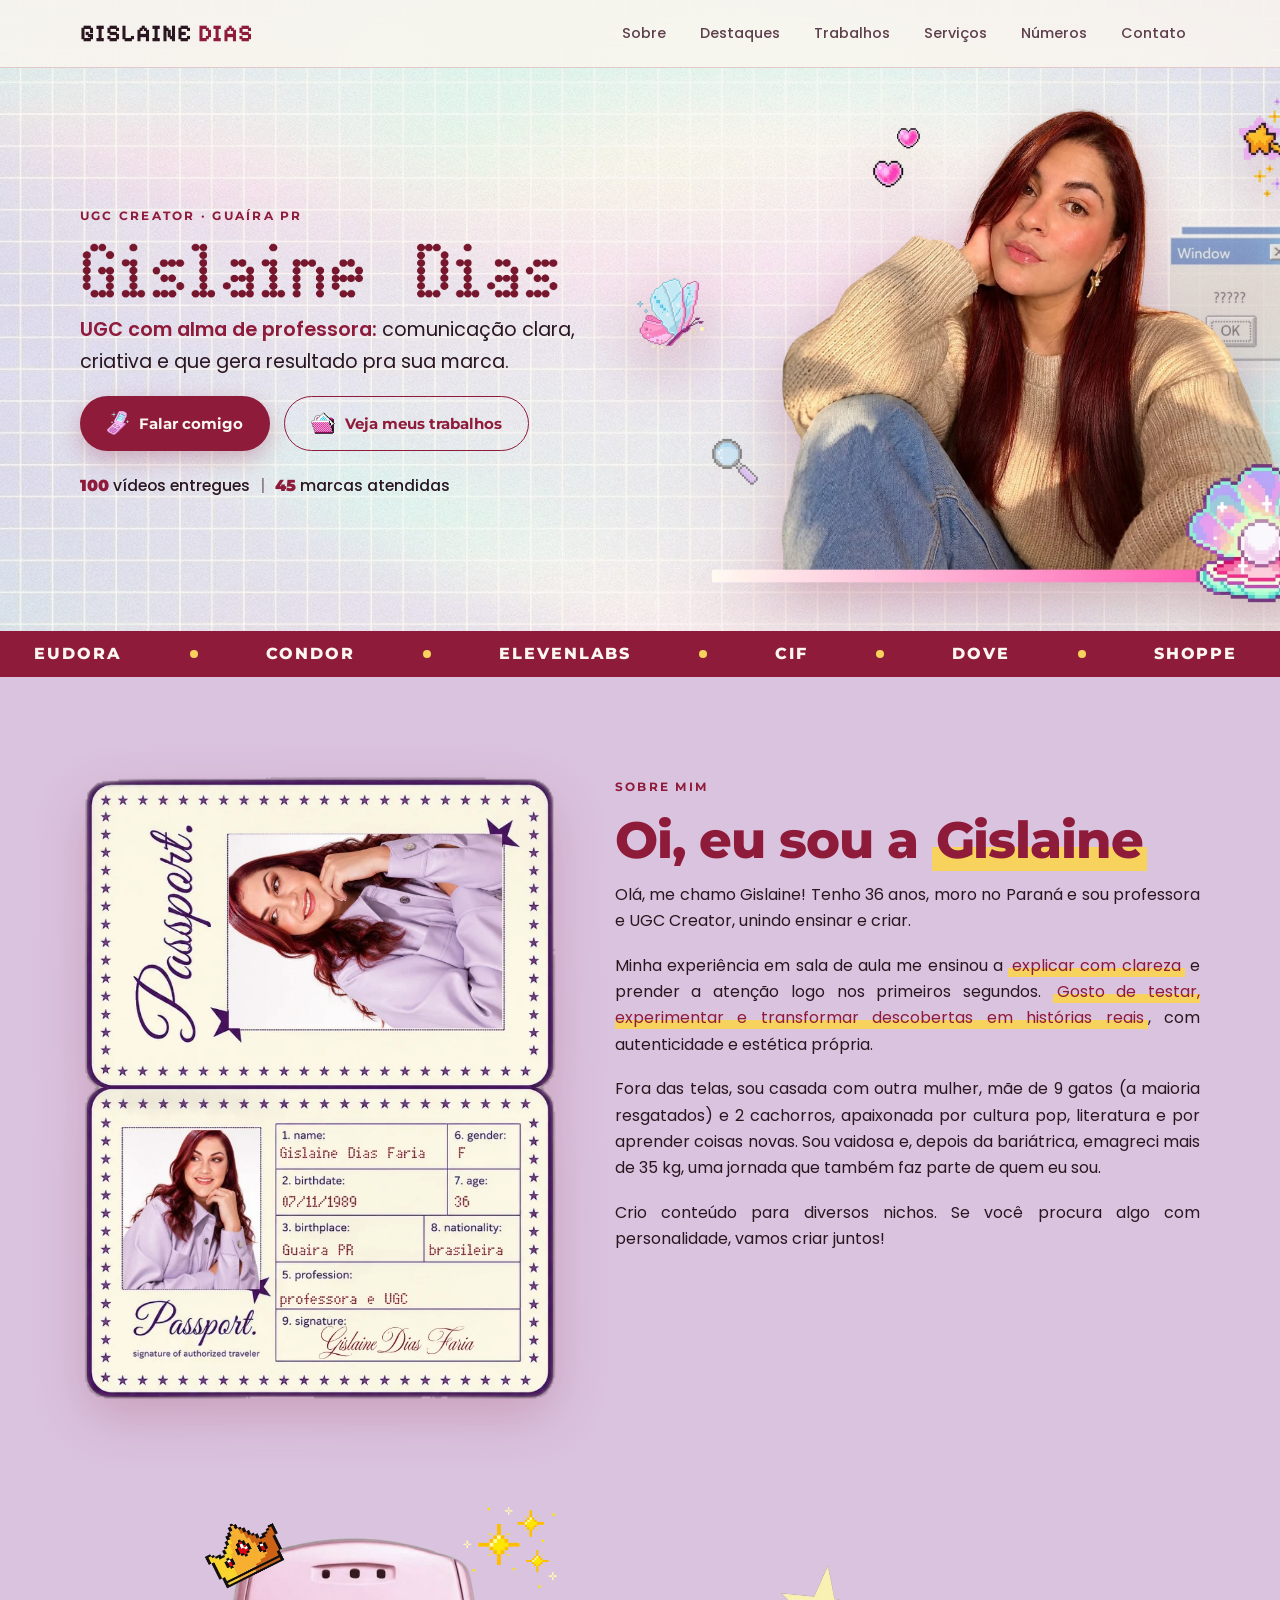
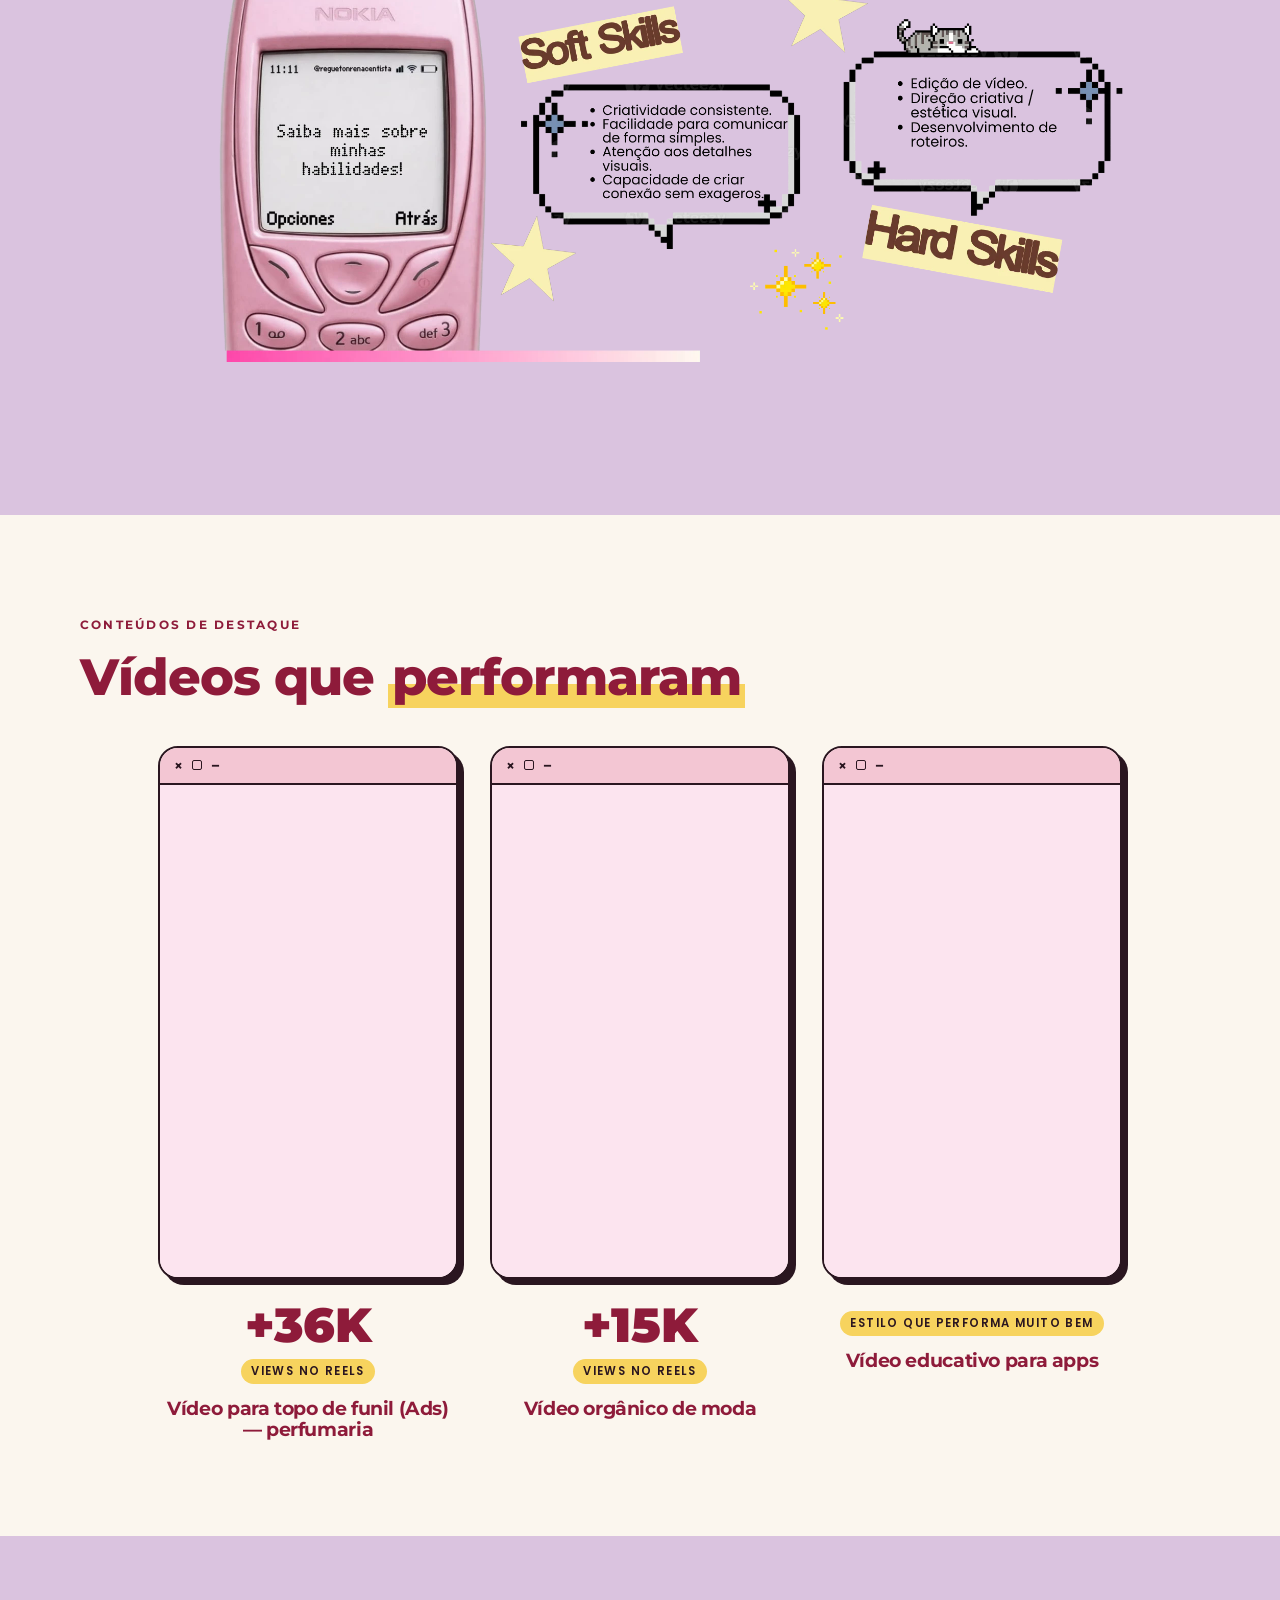
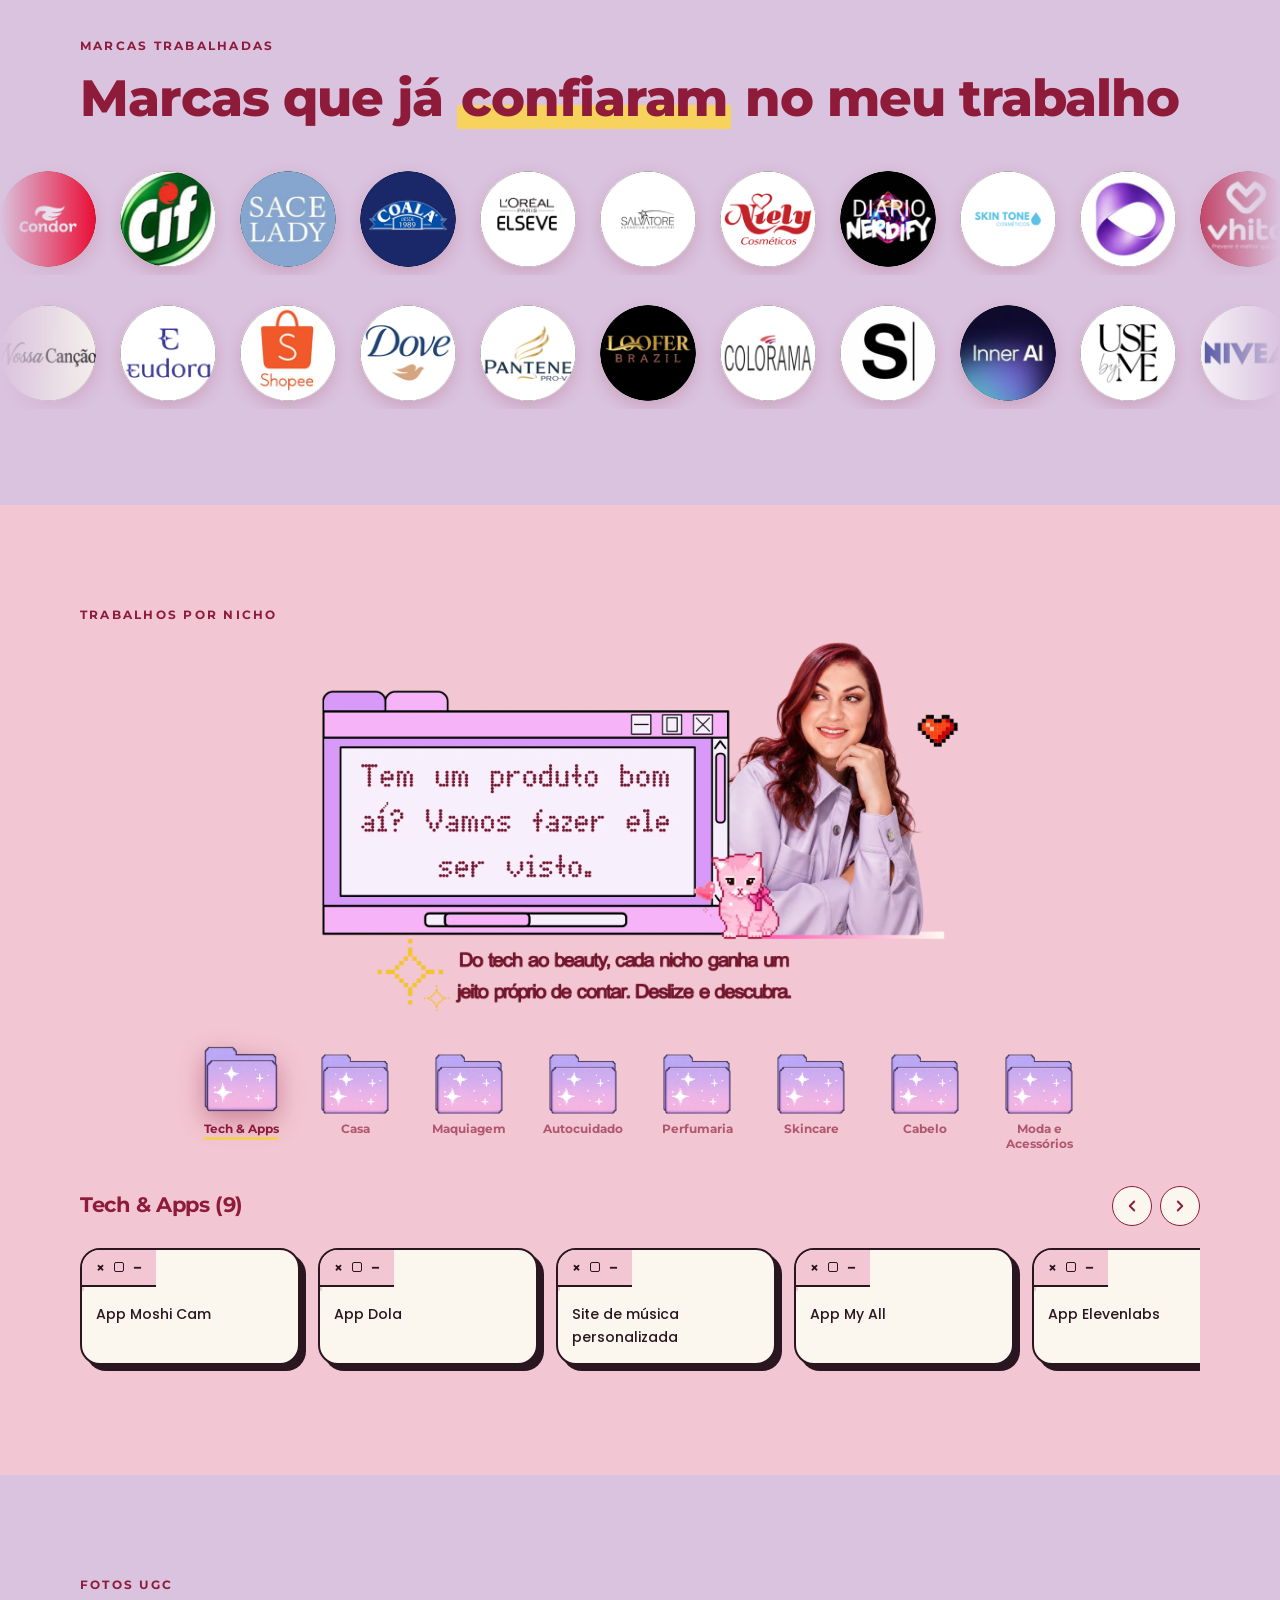
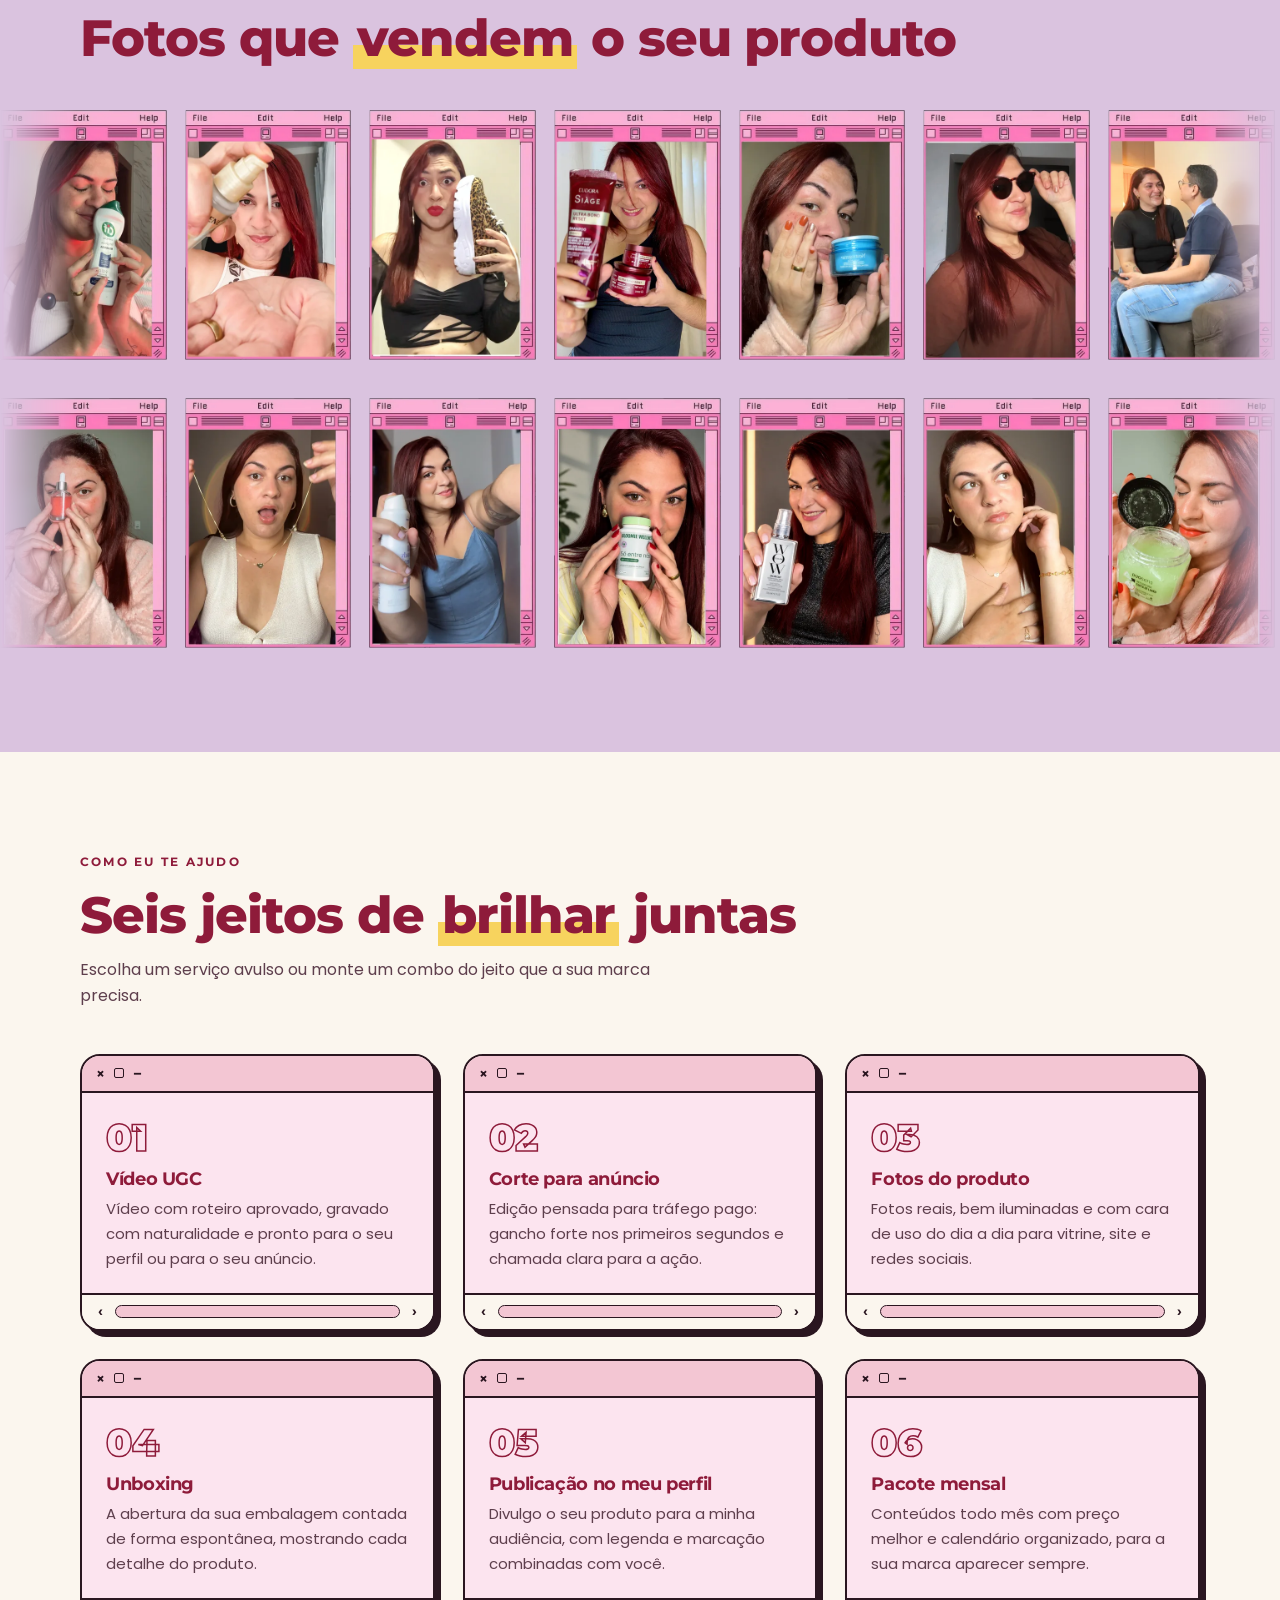
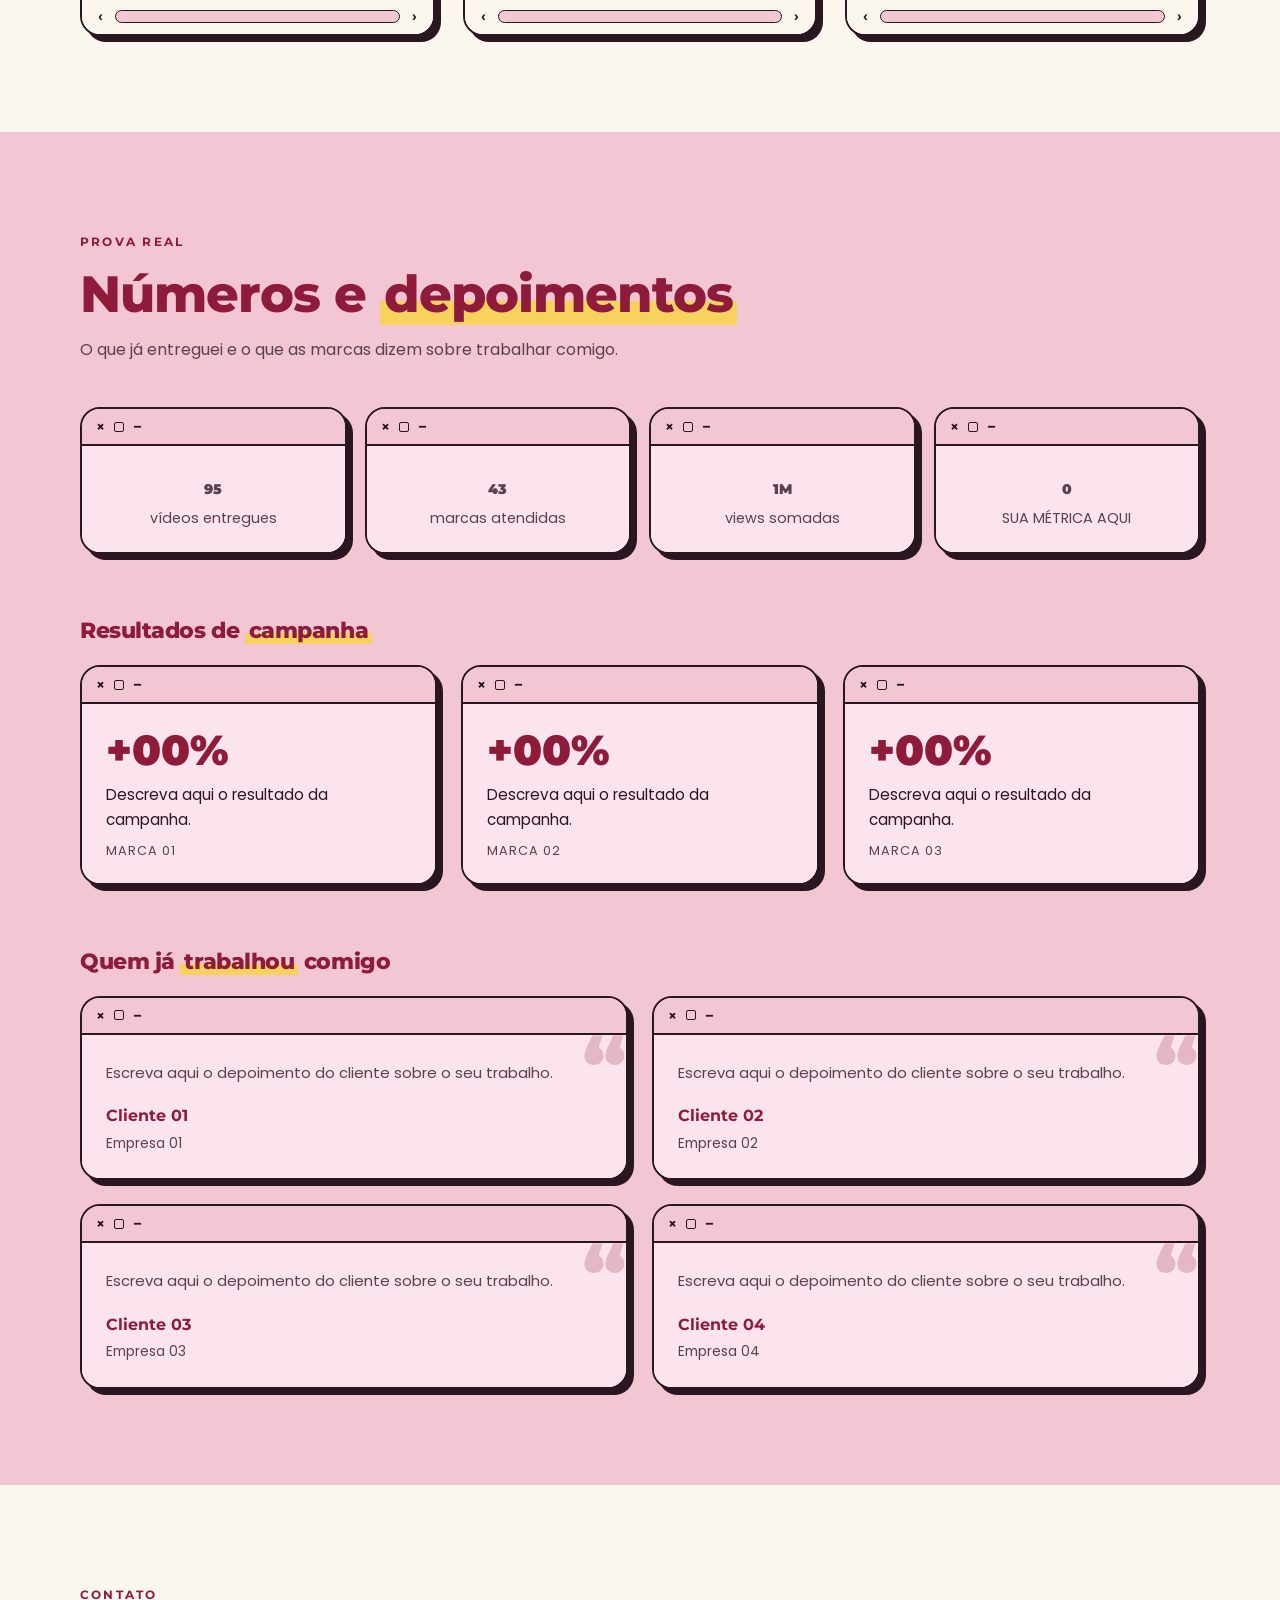
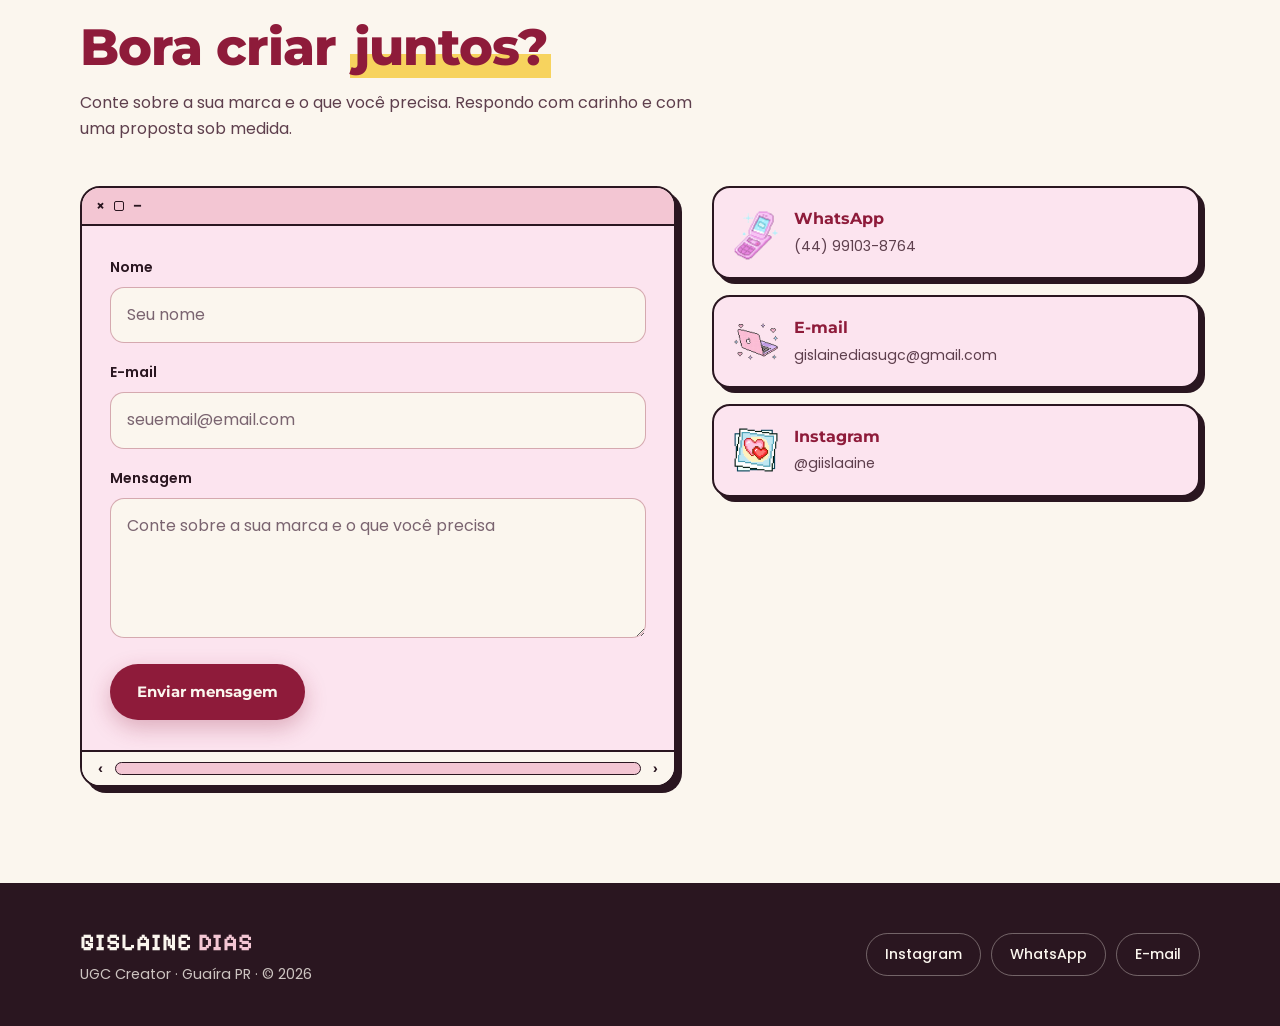
==== commit f725d814: "Nova imagem de skills, logo em fonte pixel y2k e destaques com 3 vídeos lado a lado Co-Authored-By: " ====
--- a/index.html
+++ b/index.html
@@ -8,7 +8,7 @@
 <meta name="theme-color" content="#FBF6EE">
 <link rel="preconnect" href="https://fonts.googleapis.com">
 <link rel="preconnect" href="https://fonts.gstatic.com" crossorigin>
-<link href="https://fonts.googleapis.com/css2?family=Montserrat:wght@500;700;800;900&family=Poppins:ital,wght@0,400;0,500;0,600;1,500&family=Berkshire+Swash&display=swap" rel="stylesheet">
+<link href="https://fonts.googleapis.com/css2?family=Montserrat:wght@500;700;800;900&family=Poppins:ital,wght@0,400;0,500;0,600;1,500&family=Berkshire+Swash&family=Pixelify+Sans:wght@600;700&display=swap" rel="stylesheet">
 <script>document.documentElement.classList.add('js');</script>
 <style>
 :root{
@@ -26,6 +26,7 @@
   --head:'Montserrat',system-ui,sans-serif;
   --body:'Poppins',system-ui,sans-serif;
   --boho:'Berkshire Swash',cursive; /* fonte com curvas e ligaturas, estilo boho, para o nome */
+  --y2k:'Pixelify Sans',system-ui,sans-serif; /* fonte pixel y2k para o logo */
   --nav-h:68px;
 }
 *{box-sizing:border-box;margin:0;padding:0}
@@ -66,7 +67,7 @@
 /* Menu */
 .nav{position:fixed;top:0;left:0;right:0;height:var(--nav-h);z-index:100;background:rgba(251,246,238,.82);-webkit-backdrop-filter:blur(16px);backdrop-filter:blur(16px);border-bottom:1px solid var(--glass-line)}
 .nav .wrap{height:100%;display:flex;align-items:center;justify-content:space-between;gap:16px}
-.logo{font-family:var(--boho);font-weight:400;font-size:1.4rem;text-decoration:none;letter-spacing:.01em;color:var(--tinta)}
+.logo{font-family:var(--y2k);font-weight:700;font-size:1.5rem;text-decoration:none;letter-spacing:.04em;color:var(--tinta)}
 .logo span{color:var(--vinho)}
 .nav-links{display:flex;gap:6px;list-style:none;align-items:center}
 .nav-links a{display:block;padding:8px 14px;border-radius:999px;text-decoration:none;font-size:.9rem;font-weight:500;color:var(--muted);transition:color .2s,background .2s}
@@ -119,20 +120,13 @@
 .sign{font-family:var(--body);font-style:italic;font-weight:500;font-size:1.6rem;color:var(--vinho)}
 
 /* Destaques */
-.dest-wrap{display:grid;grid-template-columns:minmax(0,1fr) minmax(0,1.3fr);gap:24px;align-items:center}
-.dest-main{min-width:0}
-.mascote{width:100%;max-height:580px;object-fit:contain;display:block;pointer-events:none;filter:drop-shadow(0 18px 24px rgba(142,27,58,.22))}
+.dest-row{display:flex;flex-wrap:wrap;justify-content:center;align-items:flex-start;gap:32px;margin-top:40px}
+.dest-item{width:300px;max-width:100%}
 .play{position:absolute;top:50%;left:50%;width:76px;height:76px;transform:translate(-50%,-50%);border-radius:50%;background:var(--amarelo);color:var(--tinta);display:grid;place-items:center;box-shadow:0 0 0 10px rgba(247,211,94,.35),0 10px 28px rgba(42,22,32,.3);transition:transform .25s}
-.dest-carousel{display:flex;align-items:center;justify-content:center;gap:10px}
-.dest-nav{flex:none;width:48px;height:48px;border-radius:50%;background:var(--creme);border:1.5px solid var(--vinho);color:var(--vinho);cursor:pointer;display:grid;place-items:center;transition:background .2s,color .2s}
-.dest-nav:hover{background:var(--vinho);color:var(--creme)}
-.dest-stage{position:relative;height:580px;width:100%;max-width:640px;display:flex;align-items:center;justify-content:center;overflow:hidden}
-.dest-slide{position:absolute;width:300px;max-width:84vw;height:533px;display:flex;flex-direction:column;overflow:hidden;border-radius:20px;border:2px solid var(--tinta);box-shadow:6px 6px 0 var(--tinta);background:var(--creme);transition:transform .45s ease,opacity .45s ease,filter .45s ease;transform:translateX(calc(var(--x,0) * 230px)) scale(1);opacity:1;filter:none;z-index:3}
-.dest-slide.is-side{transform:translateX(calc(var(--x,0) * 230px)) scale(.8);opacity:.4;filter:blur(1.5px);z-index:1;pointer-events:none}
-.dest-slide.is-hidden{opacity:0;pointer-events:none;z-index:0}
+.dest-slide{width:100%;height:533px;display:flex;flex-direction:column;overflow:hidden;border-radius:20px;border:2px solid var(--tinta);box-shadow:6px 6px 0 var(--tinta);background:var(--creme)}
 .dest-embed{flex:1;position:relative;background:#FCE4EF}
 .dest-embed iframe,.dest-embed blockquote{position:absolute!important;inset:0;width:100%!important;height:100%!important;max-width:none!important;min-width:0!important;margin:0!important;border:0}
-.dest-caption{text-align:center;max-width:460px;margin:22px auto 0}
+.dest-caption{text-align:center;margin:22px auto 0}
 .dest-num{display:block;font-family:var(--head);font-weight:900;font-size:clamp(2.2rem,4vw,3rem);color:var(--vinho);line-height:1}
 .dest-rot{display:inline-block;font-size:.72rem;letter-spacing:.12em;text-transform:uppercase;color:var(--tinta);background:var(--amarelo);padding:3px 10px;border-radius:999px;font-weight:600;margin:10px 0 14px}
 .dest-caption h3{font-size:1.2rem;font-weight:700}
@@ -253,8 +247,6 @@
 
 /* Responsivo */
 @media (max-width:980px){
-  .dest-wrap{grid-template-columns:1fr}
-  .mascote{max-width:240px;margin:0 auto}
   .dest-grid{grid-template-columns:1fr;max-width:420px;margin:0 auto}
   .serv-grid{grid-template-columns:repeat(2,1fr)}
   .metrics{grid-template-columns:repeat(2,1fr)}
@@ -385,7 +377,7 @@
     </div>
   </div>
   <div class="wrap">
-    <img class="skills-img reveal" src="images/skills-completo.png" alt="Celular Nokia retrô com a mensagem 'Saiba mais sobre minhas habilidades'. Soft Skills: criatividade consistente, facilidade para comunicar de forma simples, atenção aos detalhes visuais, capacidade de criar conexão sem exageros. Hard Skills: edição de vídeo, direção criativa / estética visual, desenvolvimento de roteiros." width="1920" height="975" loading="lazy">
+    <img class="skills-img reveal" src="images/skills-completo.png" alt="Celular Nokia retrô com a mensagem 'Saiba mais sobre minhas habilidades'. Soft Skills: criatividade consistente, facilidade para comunicar de forma simples, atenção aos detalhes visuais, capacidade de criar conexão sem exageros. Hard Skills: edição de vídeo, direção criativa / estética visual, desenvolvimento de roteiros." width="1920" height="1080" loading="lazy">
   </div>
 </section>
 
@@ -394,22 +386,7 @@
   <div class="wrap">
     <span class="eyebrow reveal">Conteúdos de destaque</span>
     <h2 class="sec-title reveal">Vídeos que <span class="hl">performaram</span></h2>
-    <p class="sec-sub reveal">Alterna sozinho a cada poucos segundos, ou use as setas. O vídeo toca aqui mesmo, sem sair do portfólio.</p>
-    <div class="dest-wrap">
-      <video class="mascote" src="images/mascote.webm" poster="images/mascote-poster.png" autoplay loop muted playsinline preload="auto" aria-hidden="true"></video>
-      <div class="dest-main">
-    <div class="dest-carousel reveal">
-      <button class="dest-nav" id="destPrev" type="button" aria-label="Conteúdo anterior">
-        <svg width="18" height="18" viewBox="0 0 24 24" fill="none" stroke="currentColor" stroke-width="2.5" stroke-linecap="round" stroke-linejoin="round"><path d="M15 18l-6-6 6-6"/></svg>
-      </button>
-      <div class="dest-stage" id="destStage"></div>
-      <button class="dest-nav" id="destNext" type="button" aria-label="Próximo conteúdo">
-        <svg width="18" height="18" viewBox="0 0 24 24" fill="none" stroke="currentColor" stroke-width="2.5" stroke-linecap="round" stroke-linejoin="round"><path d="M9 6l6 6-6 6"/></svg>
-      </button>
-    </div>
-    <div class="dest-caption" id="destCaption"></div>
-    </div>
-    </div>
+    <div class="dest-row reveal" id="destStage"></div>
   </div>
 </section>
 
@@ -747,43 +724,19 @@
   }
 }
 $("#destStage").innerHTML = DESTAQUES.map((d, i) => `
-  <div class="dest-slide" data-i="${i}">
-    ${winBar}
-    <div class="dest-embed">${embedDestaque(d)}</div>
+  <div class="dest-item">
+    <div class="dest-slide" data-i="${i}">
+      ${winBar}
+      <div class="dest-embed">${embedDestaque(d)}</div>
+    </div>
+    <div class="dest-caption">
+      ${d.numero ? `<strong class="dest-num">${esc(d.numero)}</strong>` : ""}
+      ${d.rotulo ? `<span class="dest-rot">${esc(d.rotulo)}</span>` : ""}
+      <h3>${esc(d.titulo)}</h3>
+    </div>
   </div>`).join("");
 carregarEmbedsDestaque();
 
-let destIndex = 0, destTimer = null;
-function layoutDestaques() {
-  const slides = document.querySelectorAll("#destStage .dest-slide");
-  const n = slides.length;
-  slides.forEach((el, i) => {
-    let diff = i - destIndex;
-    if (diff > n / 2) diff -= n;
-    if (diff < -n / 2) diff += n;
-    el.style.setProperty("--x", diff);
-    el.classList.toggle("is-side", Math.abs(diff) === 1);
-    el.classList.toggle("is-hidden", Math.abs(diff) > 1);
-  });
-  const d = DESTAQUES[destIndex];
-  $("#destCaption").innerHTML = `
-    ${d.numero ? `<strong class="dest-num">${esc(d.numero)}</strong>` : ""}
-    ${d.rotulo ? `<span class="dest-rot">${esc(d.rotulo)}</span>` : ""}
-    <h3>${esc(d.titulo)}</h3>`;
-}
-function pararAutoplayDestaques() { if (destTimer) clearInterval(destTimer); destTimer = null; }
-function iniciarAutoplayDestaques() {
-  pararAutoplayDestaques();
-  if (reduzir) return;
-  destTimer = setInterval(() => { destIndex = (destIndex + 1) % DESTAQUES.length; layoutDestaques(); }, 5000);
-}
-$("#destPrev").addEventListener("click", () => { destIndex = (destIndex - 1 + DESTAQUES.length) % DESTAQUES.length; layoutDestaques(); iniciarAutoplayDestaques(); });
-$("#destNext").addEventListener("click", () => { destIndex = (destIndex + 1) % DESTAQUES.length; layoutDestaques(); iniciarAutoplayDestaques(); });
-const destCarousel = $(".dest-carousel");
-destCarousel.addEventListener("mouseenter", pararAutoplayDestaques);
-destCarousel.addEventListener("mouseleave", iniciarAutoplayDestaques);
-layoutDestaques();
-iniciarAutoplayDestaques();
 
 /* Trabalhos: um carrossel por nicho. Capa real do YouTube; clique troca a capa pelo player embutido. */
 const iconePlayPeq = '<span class="play" aria-hidden="true"><svg width="28" height="28" viewBox="0 0 24 24" fill="currentColor"><path d="M8 5v14l11-7z"/></svg></span>';
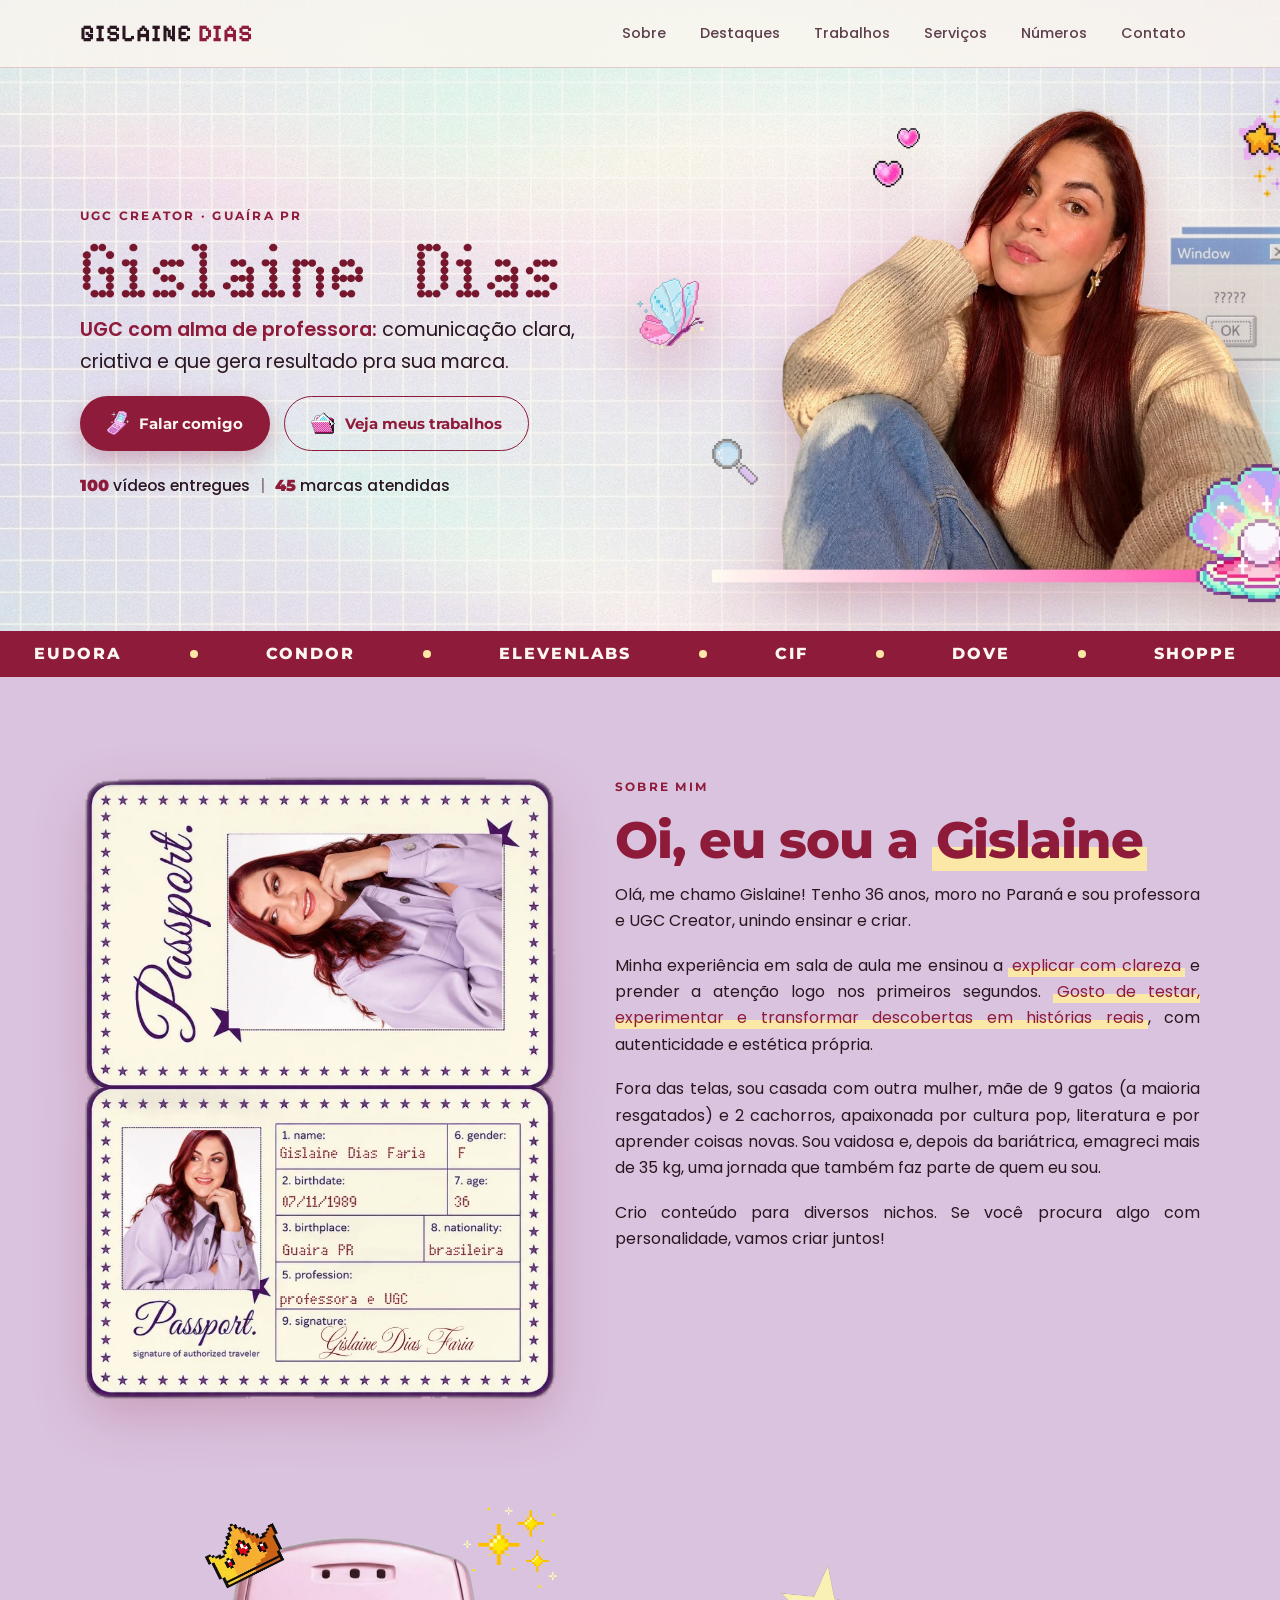
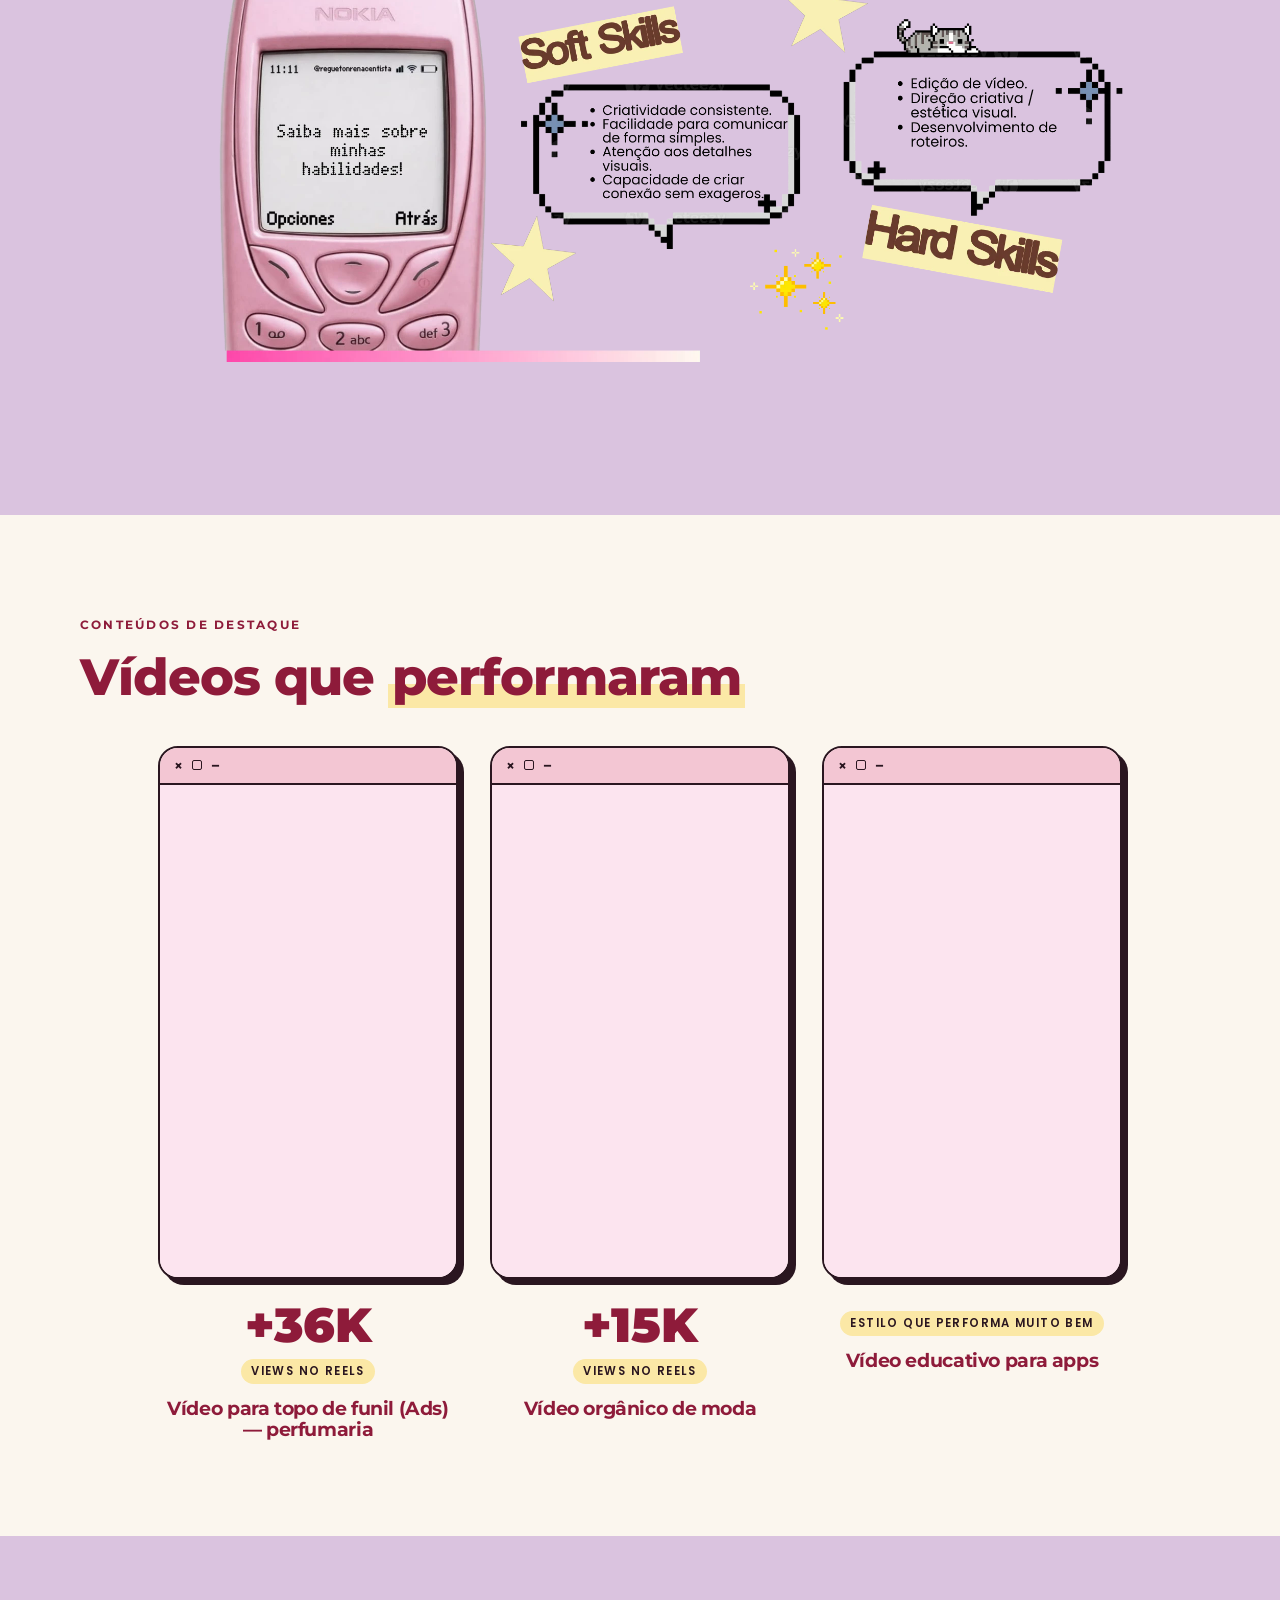
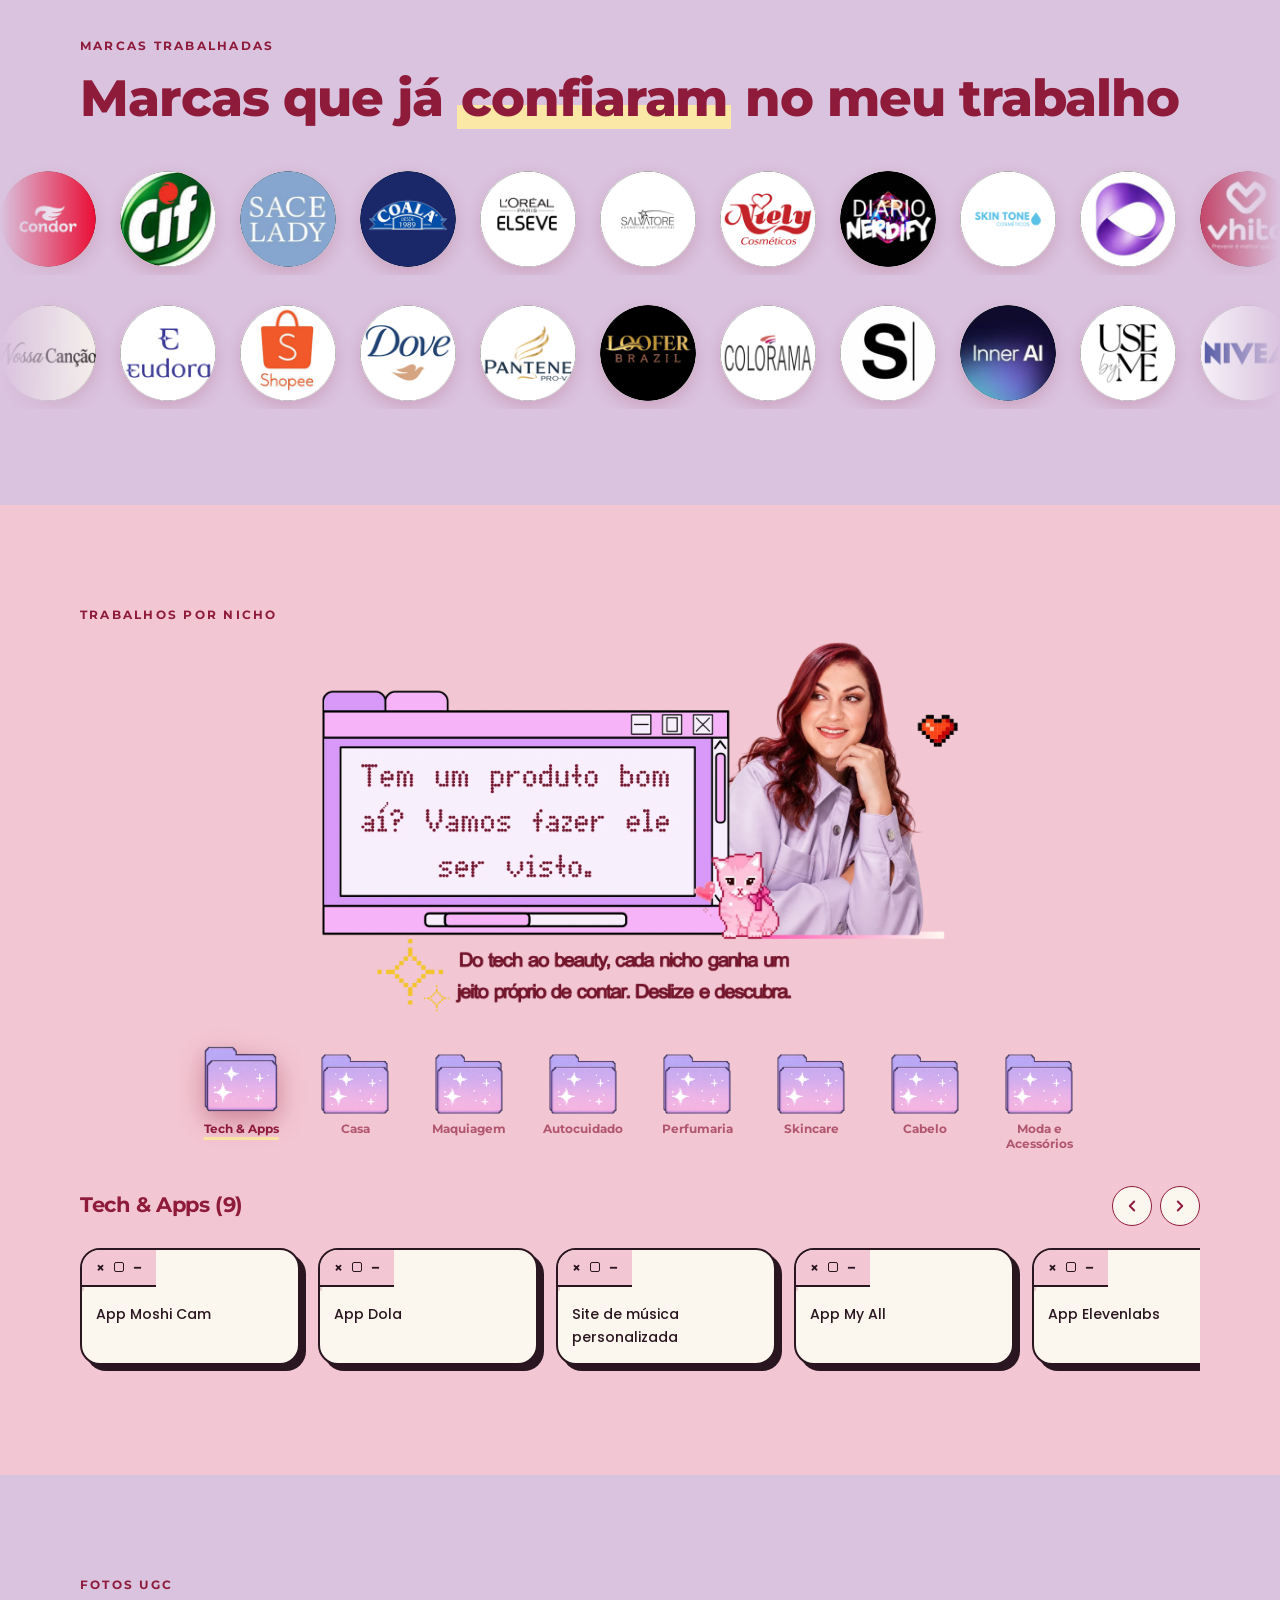
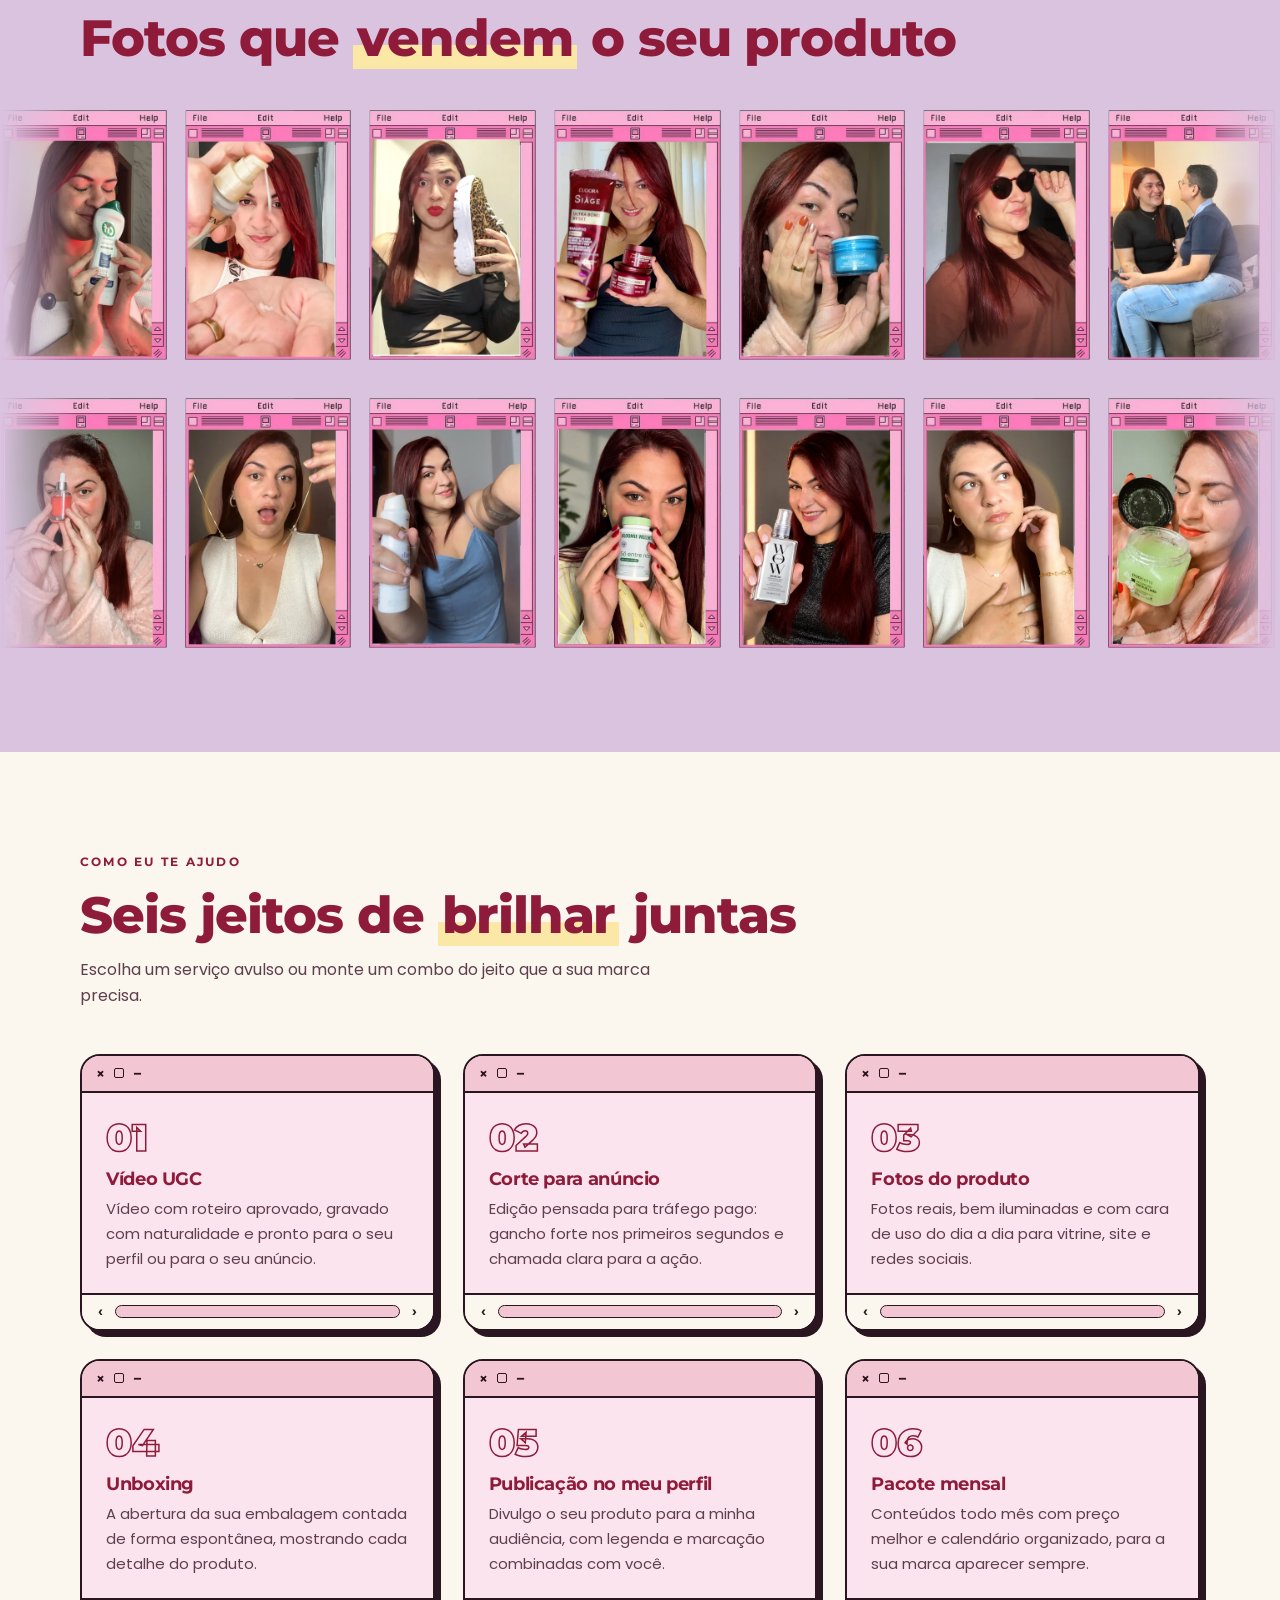
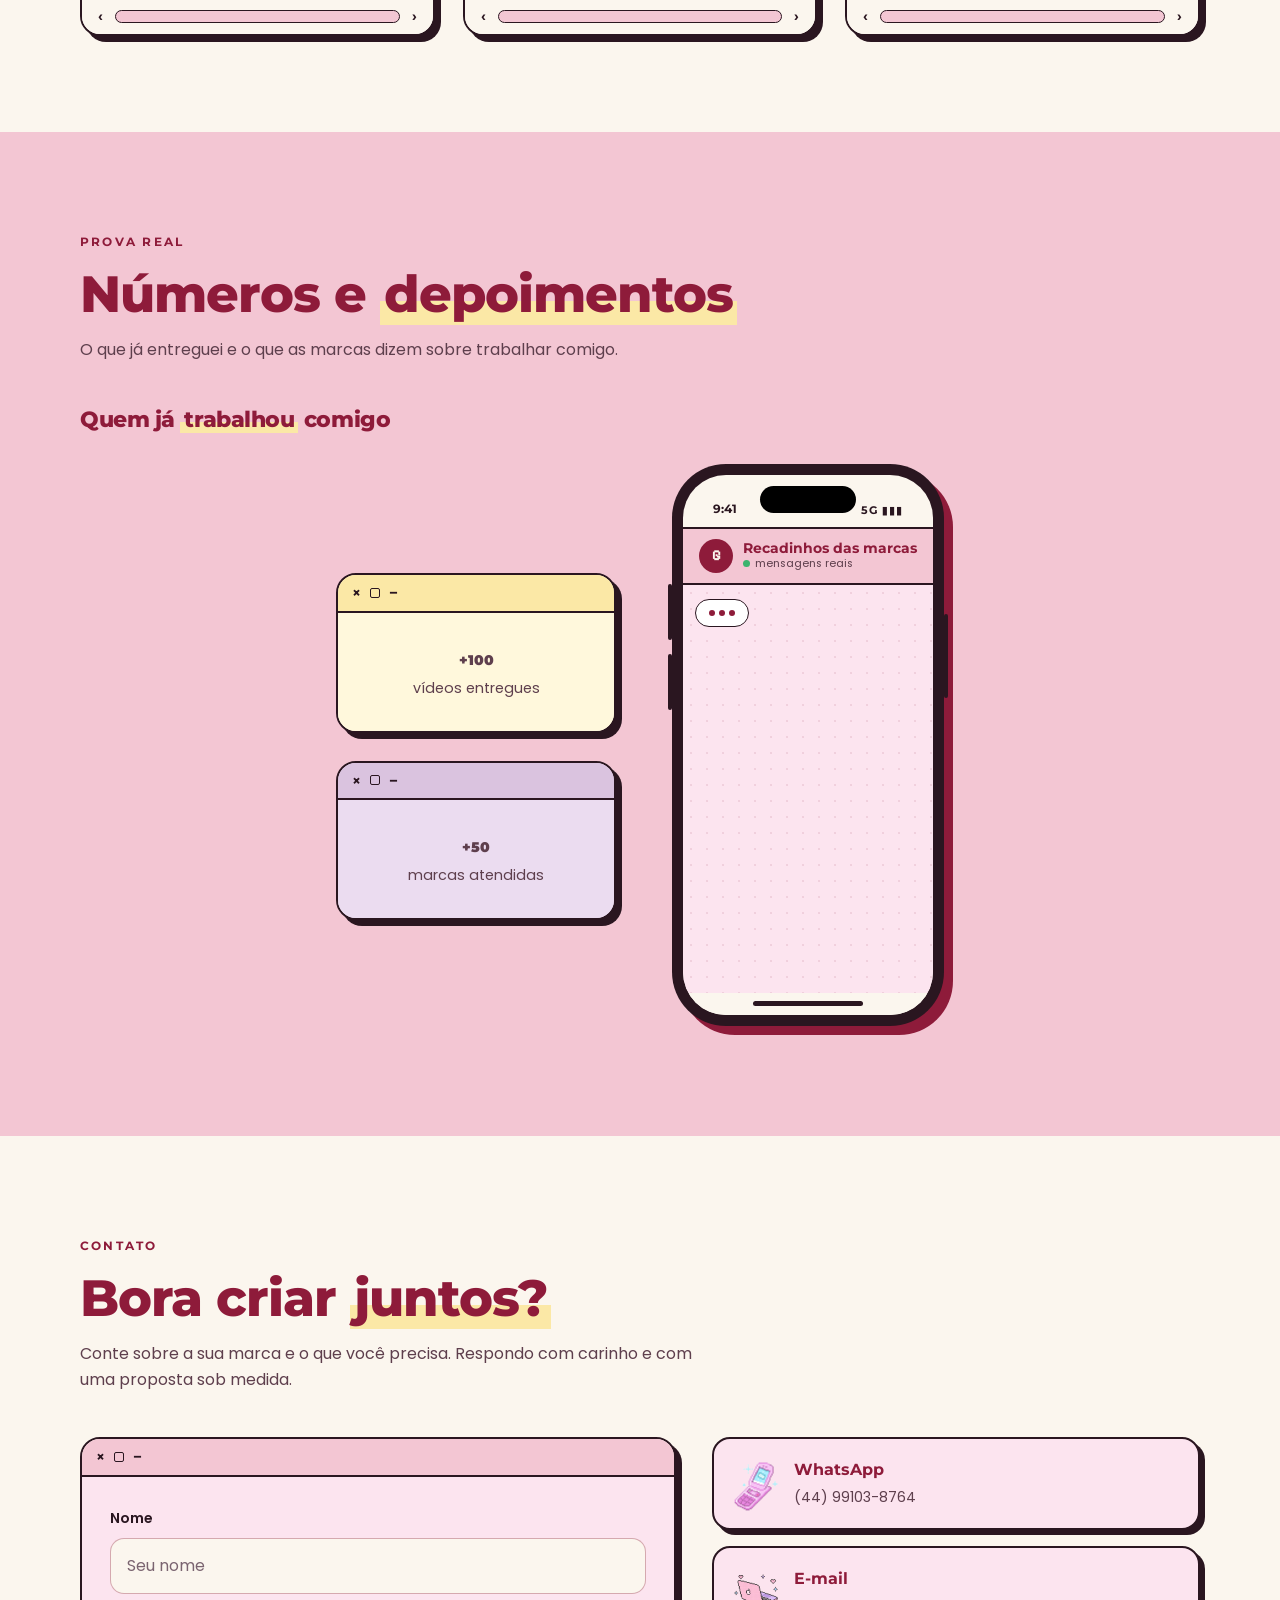
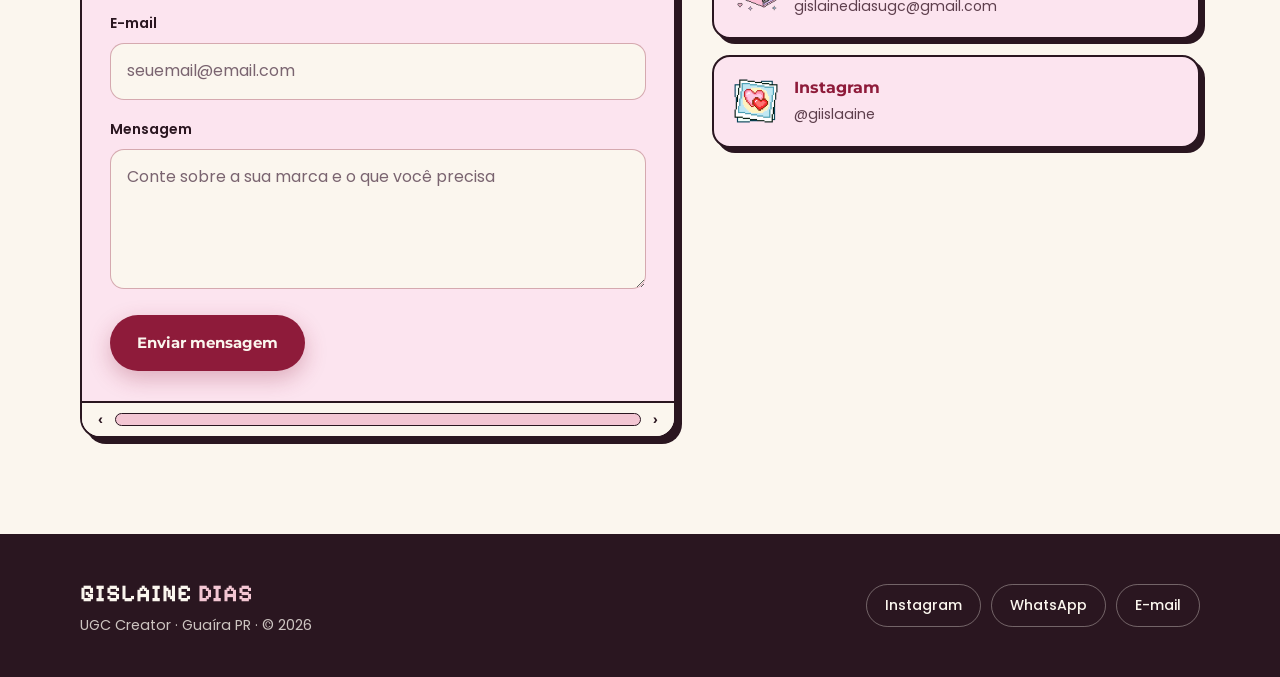
==== commit 8bb17bff: "Portfólio: iPhone com mensagens das marcas, métricas ao lado e amarelo suave - Troca os quadros de "" ====
--- a/index.html
+++ b/index.html
@@ -15,7 +15,7 @@
   /* Paleta: Vinho cereja, Rosa-pó, Amarelo estrela, Lilás, Papel creme, Tinta */
   --vinho:#8E1B3A;
   --rosa:#F3C6D3;
-  --amarelo:#F7D35E;
+  --amarelo:#FBE8A6;
   --lilas:#DAC3DF;
   --creme:#FBF6EE;
   --tinta:#2A1620;
@@ -122,7 +122,7 @@
 /* Destaques */
 .dest-row{display:flex;flex-wrap:wrap;justify-content:center;align-items:flex-start;gap:32px;margin-top:40px}
 .dest-item{width:300px;max-width:100%}
-.play{position:absolute;top:50%;left:50%;width:76px;height:76px;transform:translate(-50%,-50%);border-radius:50%;background:var(--amarelo);color:var(--tinta);display:grid;place-items:center;box-shadow:0 0 0 10px rgba(247,211,94,.35),0 10px 28px rgba(42,22,32,.3);transition:transform .25s}
+.play{position:absolute;top:50%;left:50%;width:76px;height:76px;transform:translate(-50%,-50%);border-radius:50%;background:var(--amarelo);color:var(--tinta);display:grid;place-items:center;box-shadow:0 0 0 10px rgba(251,232,166,.35),0 10px 28px rgba(42,22,32,.3);transition:transform .25s}
 .dest-slide{width:100%;height:533px;display:flex;flex-direction:column;overflow:hidden;border-radius:20px;border:2px solid var(--tinta);box-shadow:6px 6px 0 var(--tinta);background:var(--creme)}
 .dest-embed{flex:1;position:relative;background:#FCE4EF}
 .dest-embed iframe,.dest-embed blockquote{position:absolute!important;inset:0;width:100%!important;height:100%!important;max-width:none!important;min-width:0!important;margin:0!important;border:0}
@@ -180,7 +180,16 @@
 .serv-grid{display:grid;grid-template-columns:repeat(3,1fr);gap:28px}
 
 /* Números e depoimentos */
-.metrics{display:grid;grid-template-columns:repeat(4,1fr);gap:18px;margin-bottom:64px}
+.proof-grid{display:flex;justify-content:center;align-items:center;gap:56px}
+.metric-col{display:flex;flex-direction:column;gap:28px;width:280px;flex:none}
+.metric-col .win-body{padding:30px 24px}
+.metric-col .metric-body b{font-size:clamp(2.8rem,5vw,3.8rem)}
+.metric-col>div:nth-child(1) .win{background:#FFF8DC}
+.metric-col>div:nth-child(1) .win-bar{background:var(--amarelo)}
+.metric-col>div:nth-child(1) .win-body{background:#FFF8DC}
+.metric-col>div:nth-child(2) .win{background:#EBDCF0}
+.metric-col>div:nth-child(2) .win-bar{background:var(--lilas)}
+.metric-col>div:nth-child(2) .win-body{background:#EBDCF0}
 .metric-body{text-align:center}
 .metric-body b{display:block;font-family:var(--head);font-weight:900;font-size:clamp(2.2rem,5vw,3.4rem);color:var(--vinho);line-height:1}
 .metric-body span{display:block;margin-top:10px;color:var(--muted);font-size:.9rem}
@@ -190,12 +199,49 @@
 .result-body b{display:block;font-family:var(--head);font-weight:900;font-size:2.6rem;color:var(--vinho);line-height:1}
 .result-body p{margin-top:10px;font-size:.95rem;color:var(--tinta)}
 .result-body small{display:block;margin-top:8px;color:var(--muted);font-size:.8rem;letter-spacing:.08em;text-transform:uppercase}
-.depo-grid{display:grid;grid-template-columns:repeat(2,1fr);gap:24px}
-.depo-body{position:relative}
-.depo-body::before{content:"\201C";position:absolute;top:-8px;right:0;font-family:var(--head);font-weight:900;font-size:4.5rem;color:var(--vinho);opacity:.22;line-height:1}
-.depo-body p{margin-bottom:18px;position:relative}
-.depo-body footer strong{display:block;font-family:var(--head);color:var(--vinho)}
-.depo-body footer span{font-size:.85rem;color:var(--muted)}
+/* iPhone com as mensagens das marcas rodando */
+.phone-stage{display:flex;justify-content:center;padding:10px 0 14px}
+.iphone{position:relative;width:min(340px,100%);aspect-ratio:9/18.6;background:var(--tinta);border-radius:54px;padding:11px;box-shadow:9px 9px 0 var(--vinho)}
+.iphone::before,.iphone::after{content:"";position:absolute;width:4px;background:var(--tinta);border-radius:3px}
+.iphone::before{left:-4px;top:120px;height:56px;box-shadow:0 70px 0 var(--tinta)}
+.iphone::after{right:-4px;top:150px;height:84px}
+.screen{position:relative;height:100%;border-radius:43px;overflow:hidden;background:var(--creme);display:flex;flex-direction:column}
+.island{position:absolute;top:11px;left:50%;transform:translateX(-50%);width:96px;height:27px;background:#000;border-radius:20px;z-index:5}
+.status{flex:none;height:52px;display:flex;justify-content:space-between;align-items:flex-end;padding:0 30px 7px;font-family:var(--head);font-weight:700;font-size:.78rem;color:var(--tinta)}
+.status i{font-style:normal;letter-spacing:.08em;font-size:.7rem}
+.chat-head{flex:none;display:flex;align-items:center;gap:10px;padding:10px 16px;background:var(--rosa);border-top:2px solid var(--tinta);border-bottom:2px solid var(--tinta)}
+.chat-head .av{flex:none;width:34px;height:34px;border-radius:50%;background:var(--vinho);color:var(--creme);display:grid;place-items:center;font-family:var(--y2k);font-weight:700;font-size:.95rem}
+.chat-head strong{display:block;font-family:var(--head);font-size:.86rem;color:var(--vinho);line-height:1.15}
+.chat-head small{display:block;font-size:.68rem;color:var(--muted);line-height:1.2}
+.chat-head .on{display:inline-block;width:7px;height:7px;border-radius:50%;background:#3bb46e;margin-right:5px}
+.feed{flex:1;overflow-y:auto;padding:14px 12px 18px;display:flex;flex-direction:column;gap:10px;scrollbar-width:none;background:radial-gradient(rgba(142,27,58,.1) 1.2px,transparent 1.4px) 0 0/16px 16px,#FCE4EF}
+.feed::-webkit-scrollbar{display:none}
+.feed>*{flex:none;animation:msgpop .35s ease both}
+@keyframes msgpop{from{opacity:0;transform:translateY(10px) scale(.96)}to{opacity:1;transform:none}}
+.src{align-self:flex-start;font-family:var(--head);font-weight:700;font-size:.6rem;letter-spacing:.14em;text-transform:uppercase;color:var(--vinho);background:var(--amarelo);border:1.5px solid var(--tinta);border-radius:999px;padding:2px 9px;margin-bottom:-4px}
+.zap{align-self:flex-start;max-width:90%;background:#fff;border:1.5px solid var(--tinta);border-radius:4px 16px 16px 16px;padding:9px 12px 6px;font-size:.84rem;line-height:1.4;color:var(--tinta);white-space:pre-line;box-shadow:3px 3px 0 var(--tinta)}
+.zap time{display:block;text-align:right;font-size:.62rem;color:var(--muted);margin-top:2px}
+.ig{background:#fff;border:1.5px solid var(--tinta);border-radius:16px;padding:10px 12px;display:flex;gap:9px;align-items:flex-start;box-shadow:3px 3px 0 var(--tinta)}
+.ig .pic{flex:none;width:30px;height:30px;border-radius:50%;display:grid;place-items:center;color:#fff;font-family:var(--head);font-weight:800;font-size:.75rem;text-transform:uppercase}
+.ig .tx{flex:1;min-width:0;font-size:.8rem;line-height:1.35}
+.ig .tx b{font-weight:700;font-size:.8rem}
+.ig .meta{display:block;margin-top:3px;font-size:.66rem;color:var(--muted)}
+.ig .lk{flex:none;text-align:center;font-size:.62rem;color:var(--muted);line-height:1.1}
+.ig .lk span{display:block;font-size:.95rem;color:var(--vinho)}
+.vf{display:inline-block;width:12px;height:12px;vertical-align:-2px;margin-left:3px}
+.tt{background:#fff;border:1.5px solid var(--tinta);border-radius:16px;padding:10px 12px;display:flex;gap:10px;align-items:center;box-shadow:3px 3px 0 var(--tinta)}
+.tt .pic{flex:none;width:38px;height:38px;border-radius:50%;border:1.5px solid var(--tinta);display:grid;place-items:center;font-family:var(--head);font-weight:900;font-size:1rem;background:#fff;color:var(--tinta)}
+.tt .tx{font-size:.78rem;line-height:1.3}
+.tt .tx b{font-weight:700}
+.tt .tx em{font-style:normal;color:var(--muted);font-size:.7rem;margin-left:4px}
+.tt .tx p{margin-top:1px;color:var(--tinta)}
+.typing{align-self:flex-start;display:flex;gap:4px;background:#fff;border:1.5px solid var(--tinta);border-radius:14px;padding:10px 13px}
+.typing i{width:6px;height:6px;border-radius:50%;background:var(--vinho);animation:blink 1s infinite}
+.typing i:nth-child(2){animation-delay:.15s}
+.typing i:nth-child(3){animation-delay:.3s}
+@keyframes blink{0%,60%,100%{opacity:.25;transform:none}30%{opacity:1;transform:translateY(-3px)}}
+.home-bar{flex:none;height:22px;display:flex;align-items:center;justify-content:center;background:var(--creme)}
+.home-bar::before{content:"";width:110px;height:5px;border-radius:3px;background:var(--tinta)}
 
 /* Contato */
 .contact-grid{display:grid;grid-template-columns:1.1fr .9fr;gap:36px;align-items:start}
@@ -249,8 +295,9 @@
 @media (max-width:980px){
   .dest-grid{grid-template-columns:1fr;max-width:420px;margin:0 auto}
   .serv-grid{grid-template-columns:repeat(2,1fr)}
-  .metrics{grid-template-columns:repeat(2,1fr)}
-  .results{grid-template-columns:1fr}
+  .proof-grid{flex-direction:column-reverse;gap:32px}
+  .metric-col{flex-direction:row;width:100%;max-width:560px;gap:18px}
+  .metric-col>div{flex:1}
 }
 @media (max-width:820px){
   .burger{display:flex}
@@ -261,7 +308,7 @@
   .hero-photo{width:100%;margin:0 auto}
   .about-photo{margin:0 auto}
   .about-photo{order:-1}
-  .depo-grid{grid-template-columns:1fr}
+  .phone-stage{padding-bottom:8px}
   .sec{padding:72px 0}
 }
 @media (max-width:560px){
@@ -451,11 +498,24 @@
     <span class="eyebrow reveal">Prova real</span>
     <h2 class="sec-title reveal">Números e <span class="hl">depoimentos</span></h2>
     <p class="sec-sub reveal">O que já entreguei e o que as marcas dizem sobre trabalhar comigo.</p>
-    <div class="metrics" id="metrics"></div>
-    <h3 class="sub-title reveal">Resultados de <i>campanha</i></h3>
-    <div class="results" id="results"></div>
     <h3 class="sub-title reveal">Quem já <i>trabalhou</i> comigo</h3>
-    <div class="depo-grid" id="depoGrid"></div>
+    <div class="proof-grid">
+    <div class="metric-col">
+      <div id="metricL"></div>
+      <div id="metricR"></div>
+    </div>
+    <div class="phone-stage reveal">
+      <div class="iphone" role="img" aria-label="iPhone mostrando mensagens e comentários de marcas elogiando o trabalho">
+        <div class="screen">
+          <span class="island" aria-hidden="true"></span>
+          <div class="status" aria-hidden="true"><span>9:41</span><i>5G ▮▮▮</i></div>
+          <div class="chat-head"><span class="av" aria-hidden="true">G</span><div><strong>Recadinhos das marcas</strong><small><span class="on"></span>mensagens reais</small></div></div>
+          <div class="feed" id="phoneFeed"></div>
+          <div class="home-bar" aria-hidden="true"></div>
+        </div>
+      </div>
+    </div>
+    </div>
   </div>
 </section>
 
@@ -651,27 +711,26 @@
   { titulo: "Pacote mensal", texto: "Conteúdos todo mês com preço melhor e calendário organizado, para a sua marca aparecer sempre." }
 ];
 
-/* Quatro métricas (com contador animado). O quarto é um espaço para você preencher. */
+/* Duas métricas (com contador animado), uma de cada lado do celular. */
 const METRICAS = [
-  { valor: 100, prefixo: "", sufixo: "",  rotulo: "vídeos entregues" },
-  { valor: 45,  prefixo: "", sufixo: "",  rotulo: "marcas atendidas" },
-  { valor: 1,   prefixo: "", sufixo: "M", rotulo: "views somadas" },
-  { valor: 0,   prefixo: "", sufixo: "",  rotulo: "SUA MÉTRICA AQUI" }
+  { valor: 100, prefixo: "+", sufixo: "", rotulo: "vídeos entregues" },
+  { valor: 50,  prefixo: "+", sufixo: "", rotulo: "marcas atendidas" }
 ];
 
-/* Três resultados de campanha (troque os placeholders pelos resultados reais). */
-const RESULTADOS = [
-  { numero: "+00%", texto: "Descreva aqui o resultado da campanha.", marca: "Marca 01" },
-  { numero: "+00%", texto: "Descreva aqui o resultado da campanha.", marca: "Marca 02" },
-  { numero: "+00%", texto: "Descreva aqui o resultado da campanha.", marca: "Marca 03" }
-];
-
-/* Quatro depoimentos. */
-const DEPOIMENTOS = [
-  { texto: "Escreva aqui o depoimento do cliente sobre o seu trabalho.", nome: "Cliente 01", empresa: "Empresa 01" },
-  { texto: "Escreva aqui o depoimento do cliente sobre o seu trabalho.", nome: "Cliente 02", empresa: "Empresa 02" },
-  { texto: "Escreva aqui o depoimento do cliente sobre o seu trabalho.", nome: "Cliente 03", empresa: "Empresa 03" },
-  { texto: "Escreva aqui o depoimento do cliente sobre o seu trabalho.", nome: "Cliente 04", empresa: "Empresa 04" }
+/* Mensagens que rodam dentro do iPhone, na ordem em que aparecem.
+   tipo "zap" = WhatsApp, "insta" = comentário do Instagram, "tiktok" = notificação do TikTok. */
+const MENSAGENS = [
+  { tipo: "zap", texto: "Oi Gi!! Boa tarde, tudo bemm?\n\nArrasooou ✨ O vídeo ficou perfeitooo", hora: "15:44" },
+  { tipo: "zap", texto: "Arrasou demaisss! ✨", hora: "16:04" },
+  { tipo: "insta", nome: "omobrasil", ver: true, cor: "#2f6fd6", texto: "15 minutos para lavar com OMO Ciclo Rápido 💙", tempo: "2 sem", likes: 1 },
+  { tipo: "zap", texto: "Passando para agradecer a parceria! 🪄💜\n\nParabéns pelo trabalho e pelo profissionalismo, o vídeo seguiu certinho o briefing e a edição está excelente! 🪄🎩\n\nEspero que possamos fechar novas parcerias futuramente e que tenha gostado da experiência de trabalhar conosco! 🎩\n\nParabéns e sucesso na sua caminhada 💜", hora: "10:46" },
+  { tipo: "zap", texto: "Ameeeeei seu conteúdo 😍🔥 Ficou incrível, parabéns!!! 🎉✨\nAPROVADO ✅" },
+  { tipo: "insta", nome: "eystatta", cor: "#c2457a", texto: "Amei demais ❤️", tempo: "18 h", likes: 0 },
+  { tipo: "insta", nome: "raphaela.tenorio", ver: true, cor: "#8E1B3A", texto: "Amei, super criativo! 👏🏼", tempo: "2 d", likes: 1 },
+  { tipo: "insta", nome: "eucintialobianco", cor: "#7d5aa6", texto: "Vídeo criativo e look muito fofo! ❤️", tempo: "2 d", likes: 1 },
+  { tipo: "tiktok", nome: "Simple Organic Beauty", ver: true, acao: "comentou:", texto: "Arrasouu", tempo: "2h" },
+  { tipo: "tiktok", nome: "Simple Organic Beauty", ver: true, acao: "curtiu seu vídeo.", tempo: "2h" },
+  { tipo: "zap", texto: "Obrigada pelo envio do link, arrasou no conteúdo 💜" }
 ];
 
 /* =====================================================================
@@ -802,21 +861,70 @@
   </article>`).join("");
 
 /* Números, resultados e depoimentos: mesma estetica de janelinha */
-$("#metrics").innerHTML = METRICAS.map((m, i) => `
-  <div class="win reveal" style="--d:${i * .08}s">
+["#metricL", "#metricR"].forEach((id, i) => {
+  const m = METRICAS[i];
+  $(id).innerHTML = `
+  <div class="win reveal" style="--d:${i * .1}s">
     ${winBar}
     <div class="win-body metric-body"><b>${contador(m)}</b><span>${esc(m.rotulo)}</span></div>
-  </div>`).join("");
-$("#results").innerHTML = RESULTADOS.map((r, i) => `
-  <article class="win reveal" style="--d:${i * .08}s">
-    ${winBar}
-    <div class="win-body result-body"><b>${esc(r.numero)}</b><p>${esc(r.texto)}</p><small>${esc(r.marca)}</small></div>
-  </article>`).join("");
-$("#depoGrid").innerHTML = DEPOIMENTOS.map((d, i) => `
-  <figure class="win reveal" style="--d:${(i % 2) * .08}s">
-    ${winBar}
-    <div class="win-body depo-body"><blockquote><p>${esc(d.texto)}</p></blockquote><footer><strong>${esc(d.nome)}</strong><span>${esc(d.empresa)}</span></footer></div>
-  </figure>`).join("");
+  </div>`;
+});
+/* iPhone: as mensagens aparecem uma a uma (com "digitando...") e o ciclo recomeça no fim */
+const feed = $("#phoneFeed");
+const selo = c => `<svg class="vf" viewBox="0 0 24 24" aria-label="verificado"><circle cx="12" cy="12" r="11" fill="${c}"/><path d="M7 12.5l3.2 3.2L17 9" fill="none" stroke="#fff" stroke-width="2.6" stroke-linecap="round" stroke-linejoin="round"/></svg>`;
+function htmlMsg(m) {
+  if (m.tipo === "zap") {
+    return `<span class="src">WhatsApp</span><div class="zap">${esc(m.texto)}${m.hora ? `<time>${esc(m.hora)}</time>` : ""}</div>`;
+  }
+  if (m.tipo === "insta") {
+    return `<span class="src">Instagram</span><div class="ig"><span class="pic" style="background:${m.cor}">${esc(m.nome[0])}</span>
+      <div class="tx"><b>${esc(m.nome)}</b>${m.ver ? selo("#3897f0") : ""}<br>${esc(m.texto)}<span class="meta">${esc(m.tempo)} · Responder</span></div>
+      <div class="lk"><span>${m.likes ? "♥" : "♡"}</span>${m.likes || ""}</div></div>`;
+  }
+  return `<span class="src">TikTok</span><div class="tt"><span class="pic">S|</span>
+    <div class="tx"><b>${esc(m.nome)}</b>${m.ver ? selo("#20d5ec") : ""} ${esc(m.acao)}<em>${esc(m.tempo)}</em>${m.texto ? `<p>${esc(m.texto)}</p>` : ""}</div></div>`;
+}
+function addMsg(m) {
+  const box = document.createElement("div");
+  box.style.cssText = "display:flex;flex-direction:column;gap:6px";
+  box.innerHTML = htmlMsg(m);
+  feed.appendChild(box);
+  feed.scrollTo({ top: feed.scrollHeight, behavior: reduzir ? "auto" : "smooth" });
+}
+if (reduzir) {
+  MENSAGENS.forEach(addMsg);
+} else {
+  let idx = 0, rodando = false, timer;
+  const esperar = ms => new Promise(r => { timer = setTimeout(r, ms); });
+  async function ciclo() {
+    if (rodando) return;
+    rodando = true;
+    while (rodando) {
+      const m = MENSAGENS[idx];
+      const dig = document.createElement("div");
+      dig.className = "typing";
+      dig.innerHTML = "<i></i><i></i><i></i>";
+      feed.appendChild(dig);
+      feed.scrollTo({ top: feed.scrollHeight, behavior: "smooth" });
+      await esperar(900);
+      if (!rodando) { dig.remove(); break; }
+      dig.remove();
+      addMsg(m);
+      idx++;
+      await esperar(Math.min(4200, 1400 + (m.texto || "").length * 22));
+      if (idx >= MENSAGENS.length) {
+        await esperar(2500);
+        feed.innerHTML = "";
+        idx = 0;
+        await esperar(500);
+      }
+    }
+  }
+  new IntersectionObserver(es => {
+    if (es[0].isIntersecting) ciclo();
+    else { rodando = false; clearTimeout(timer); }
+  }, { threshold: .35 }).observe($(".iphone"));
+}
 
 /* Ano automático */
 $("#ano").textContent = new Date().getFullYear();
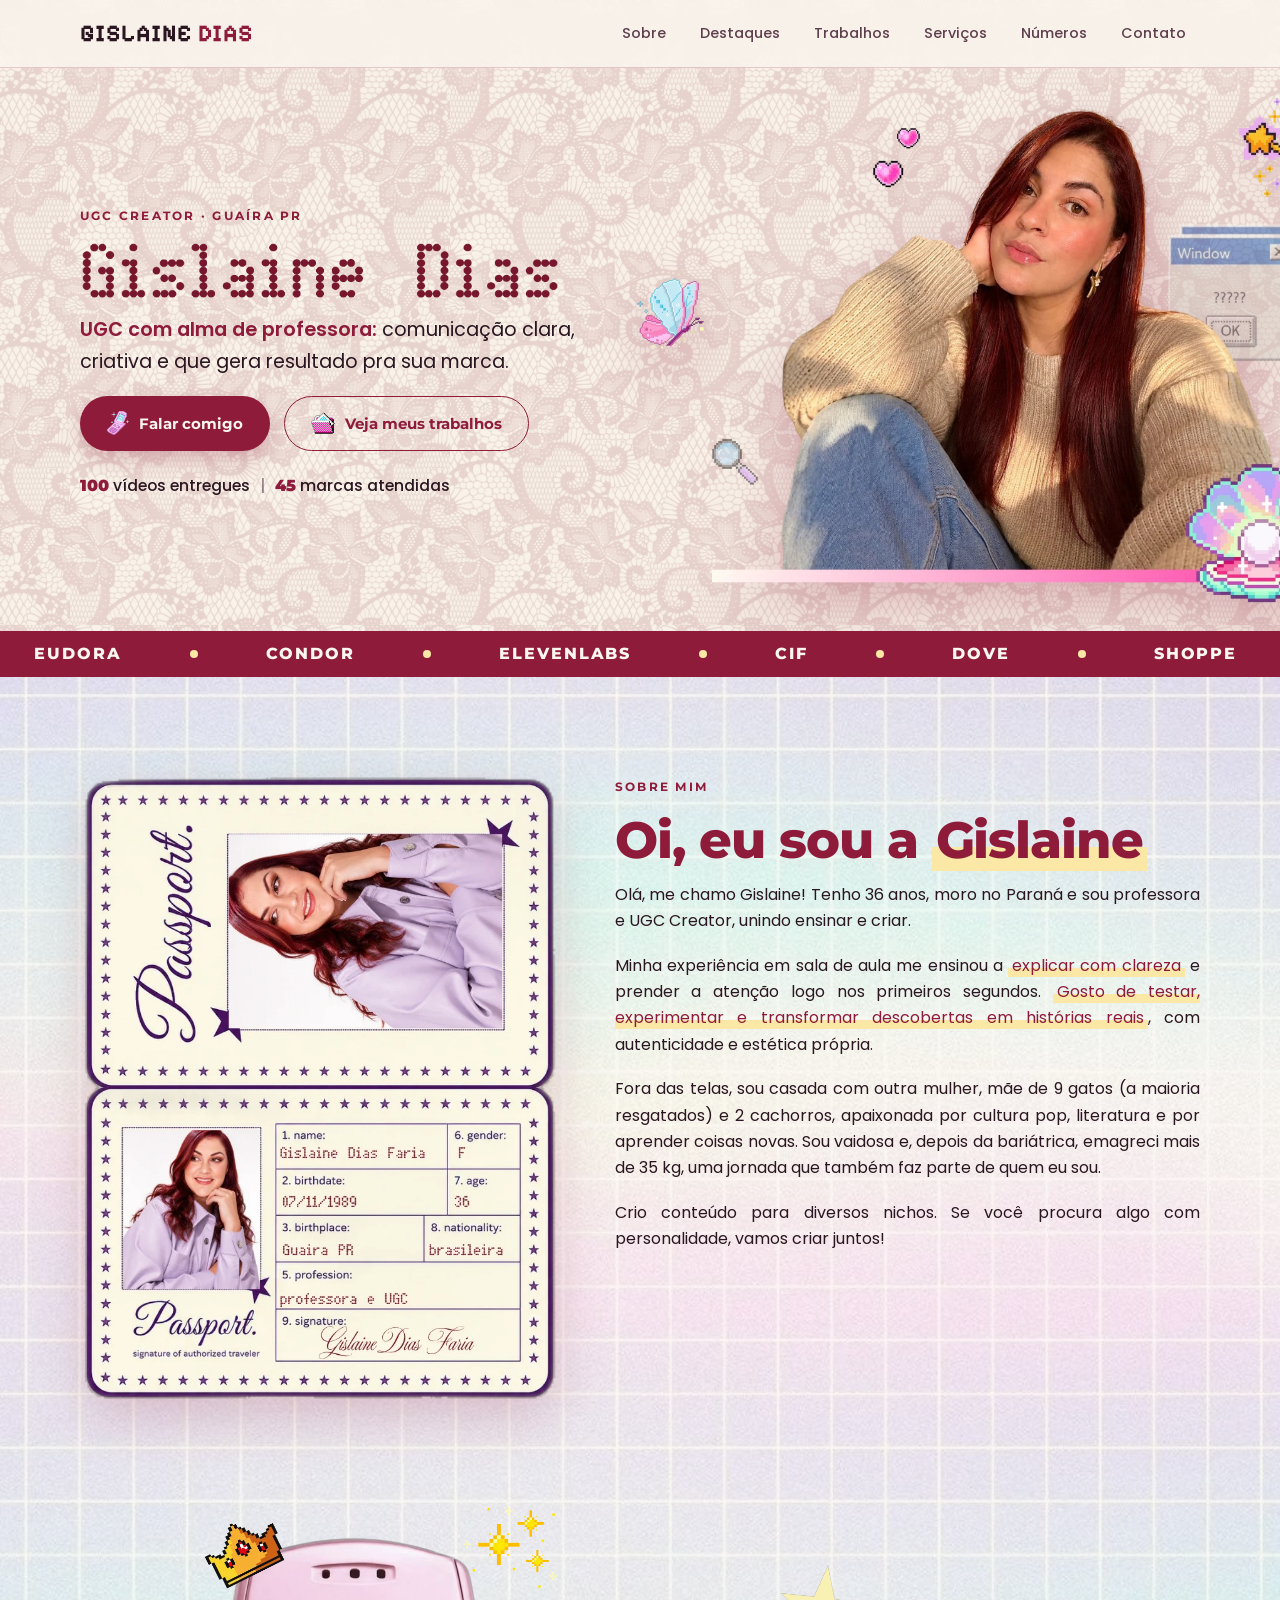
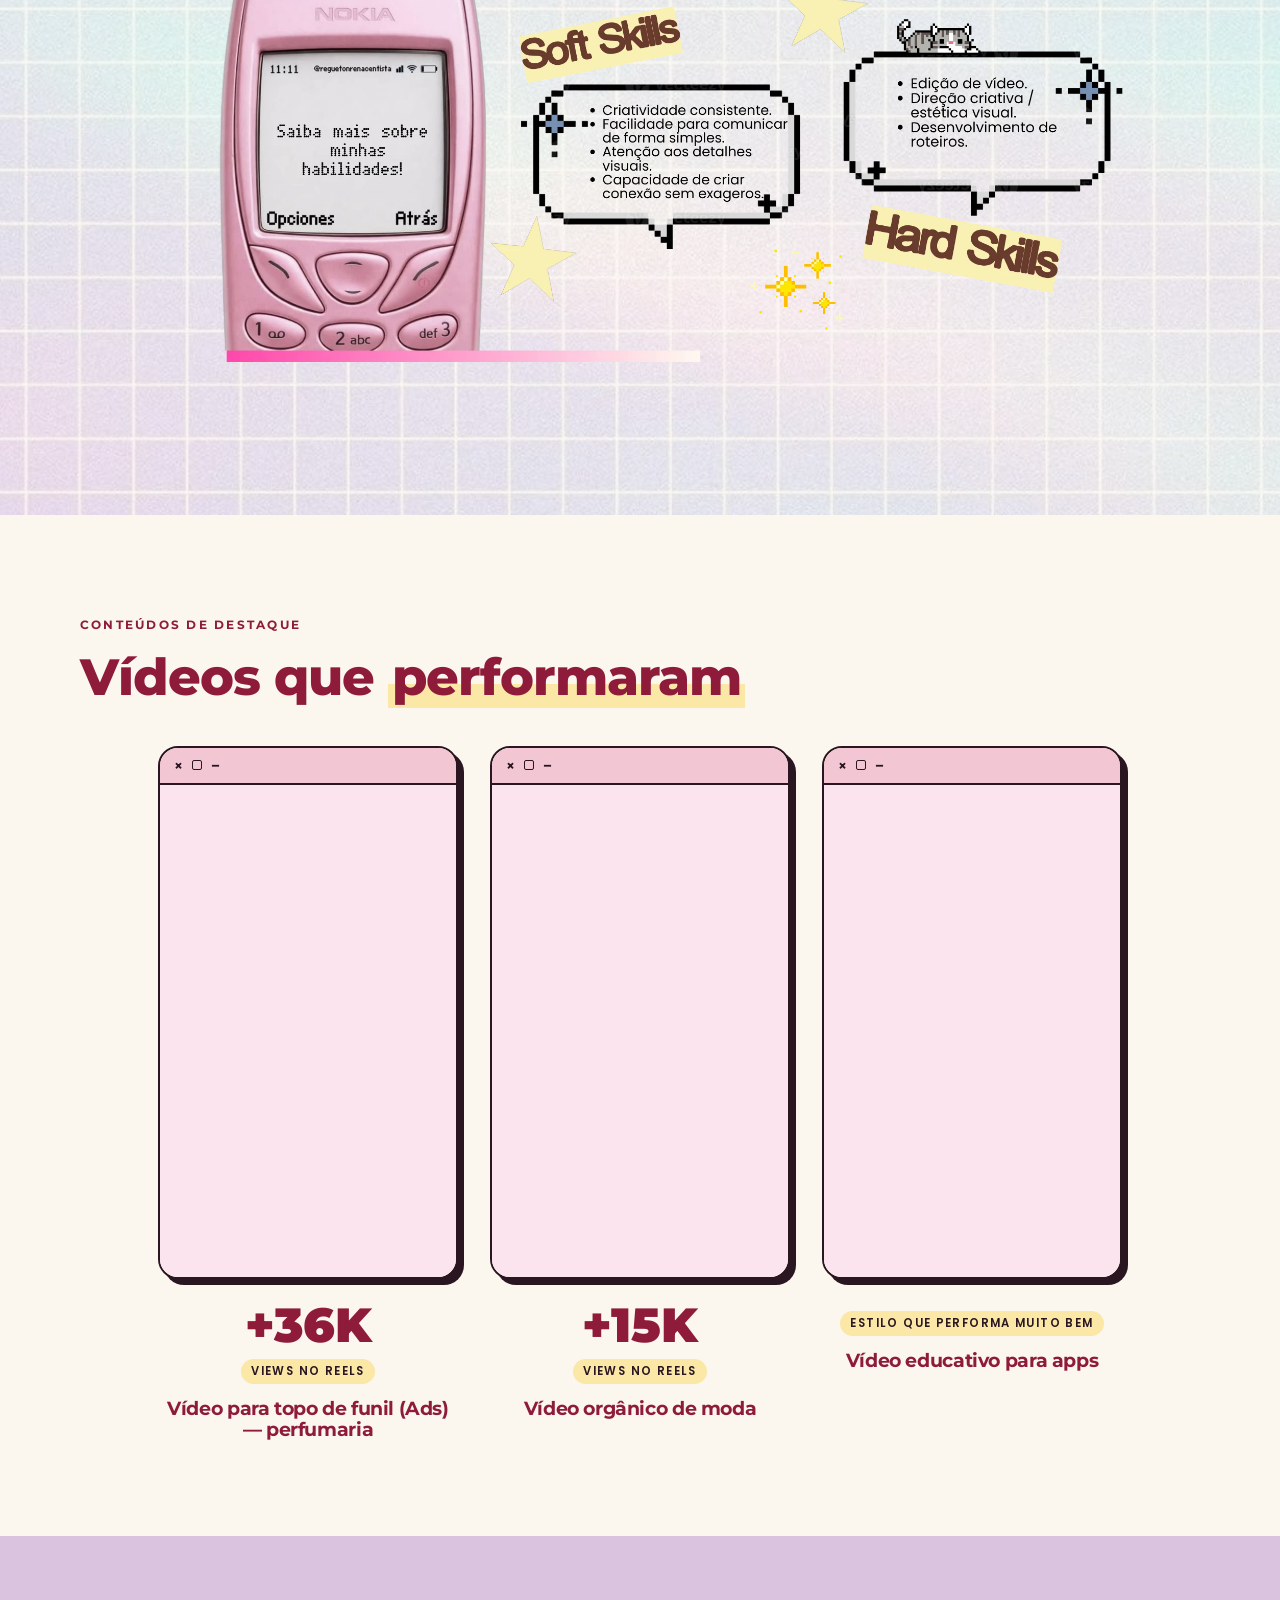
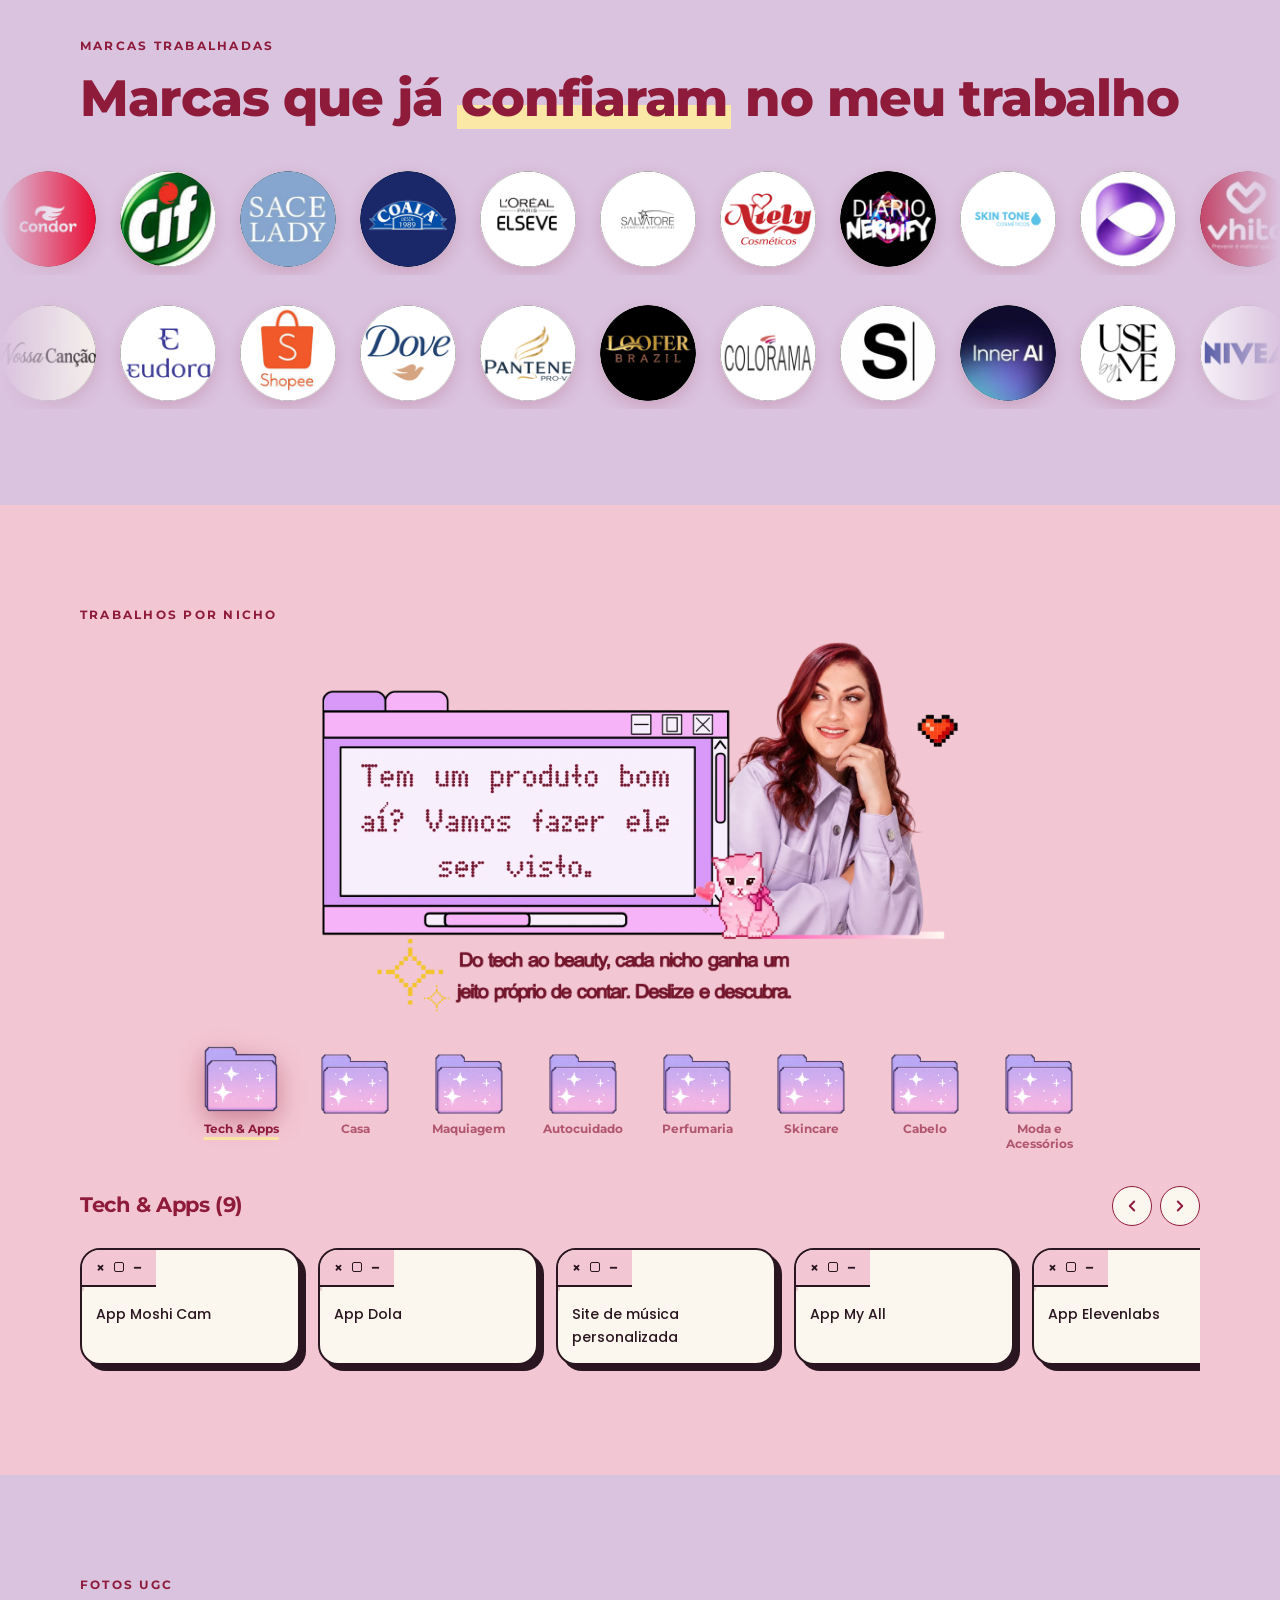
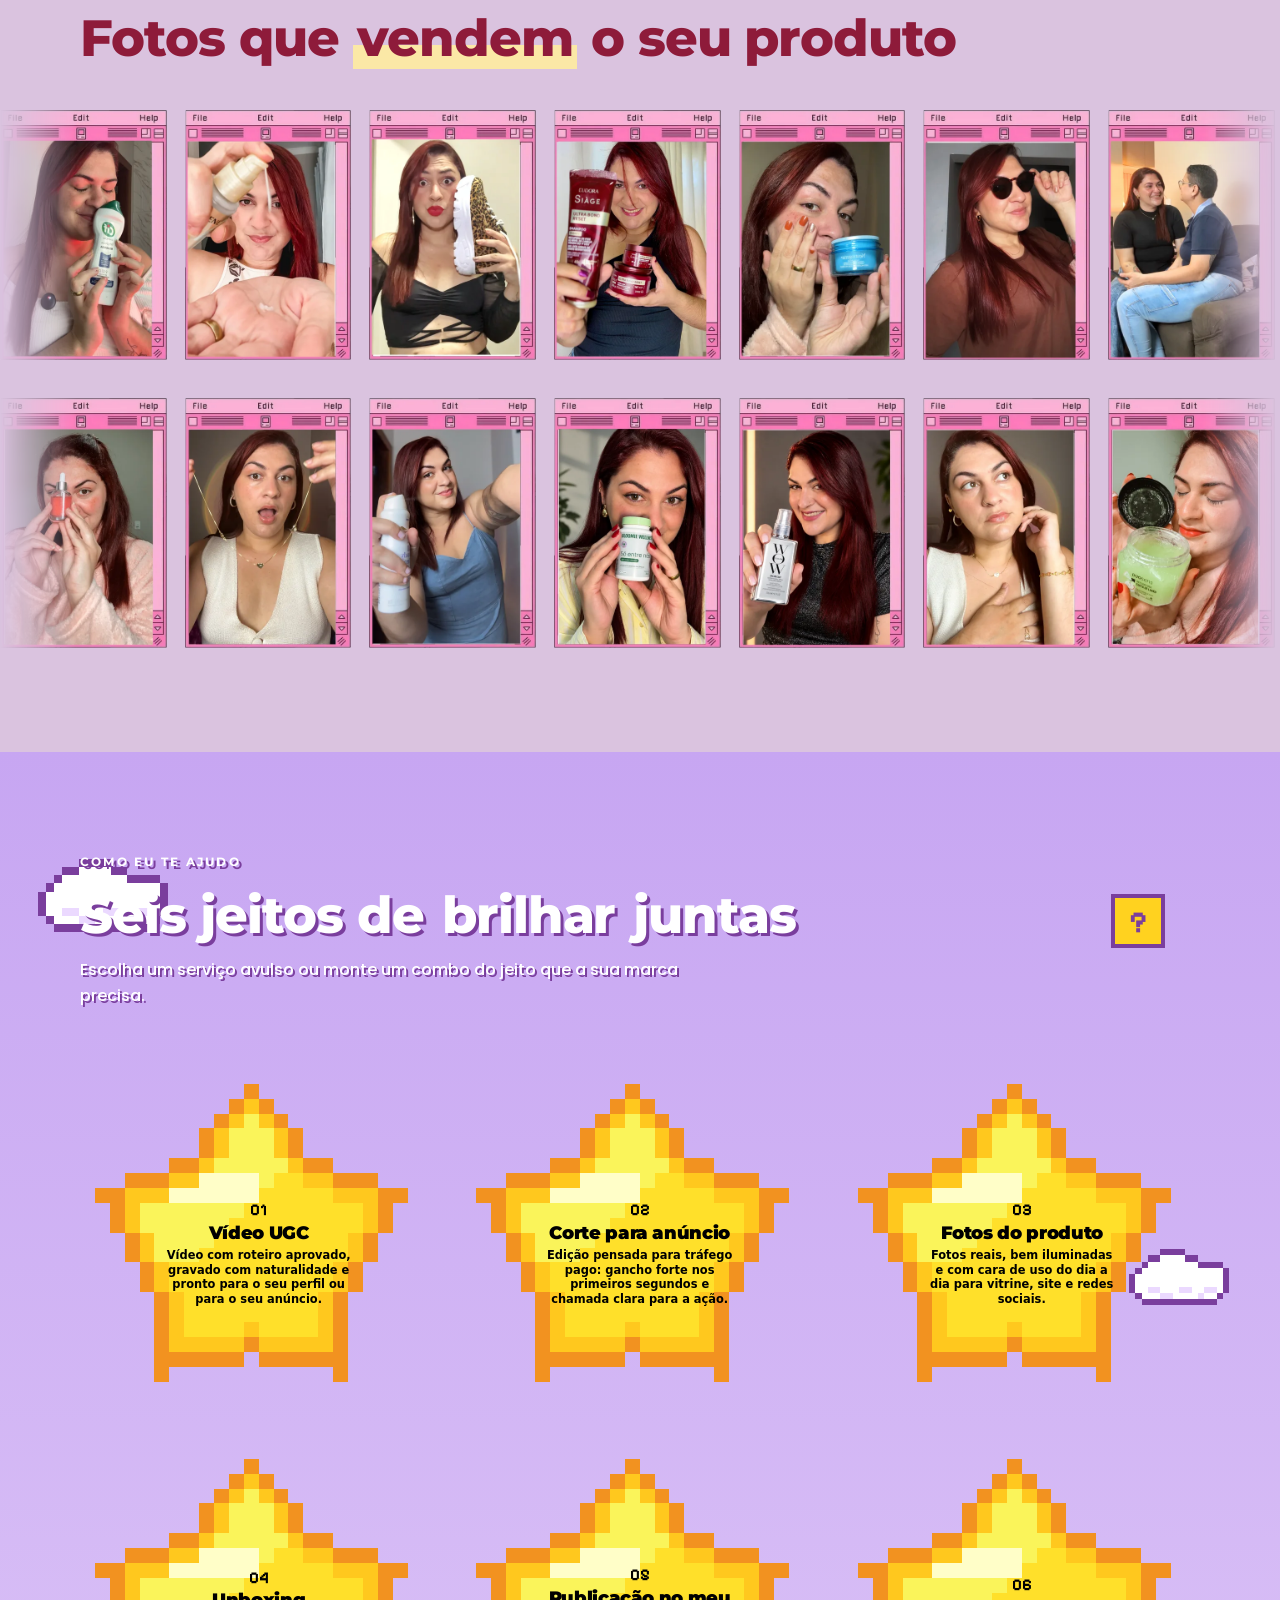
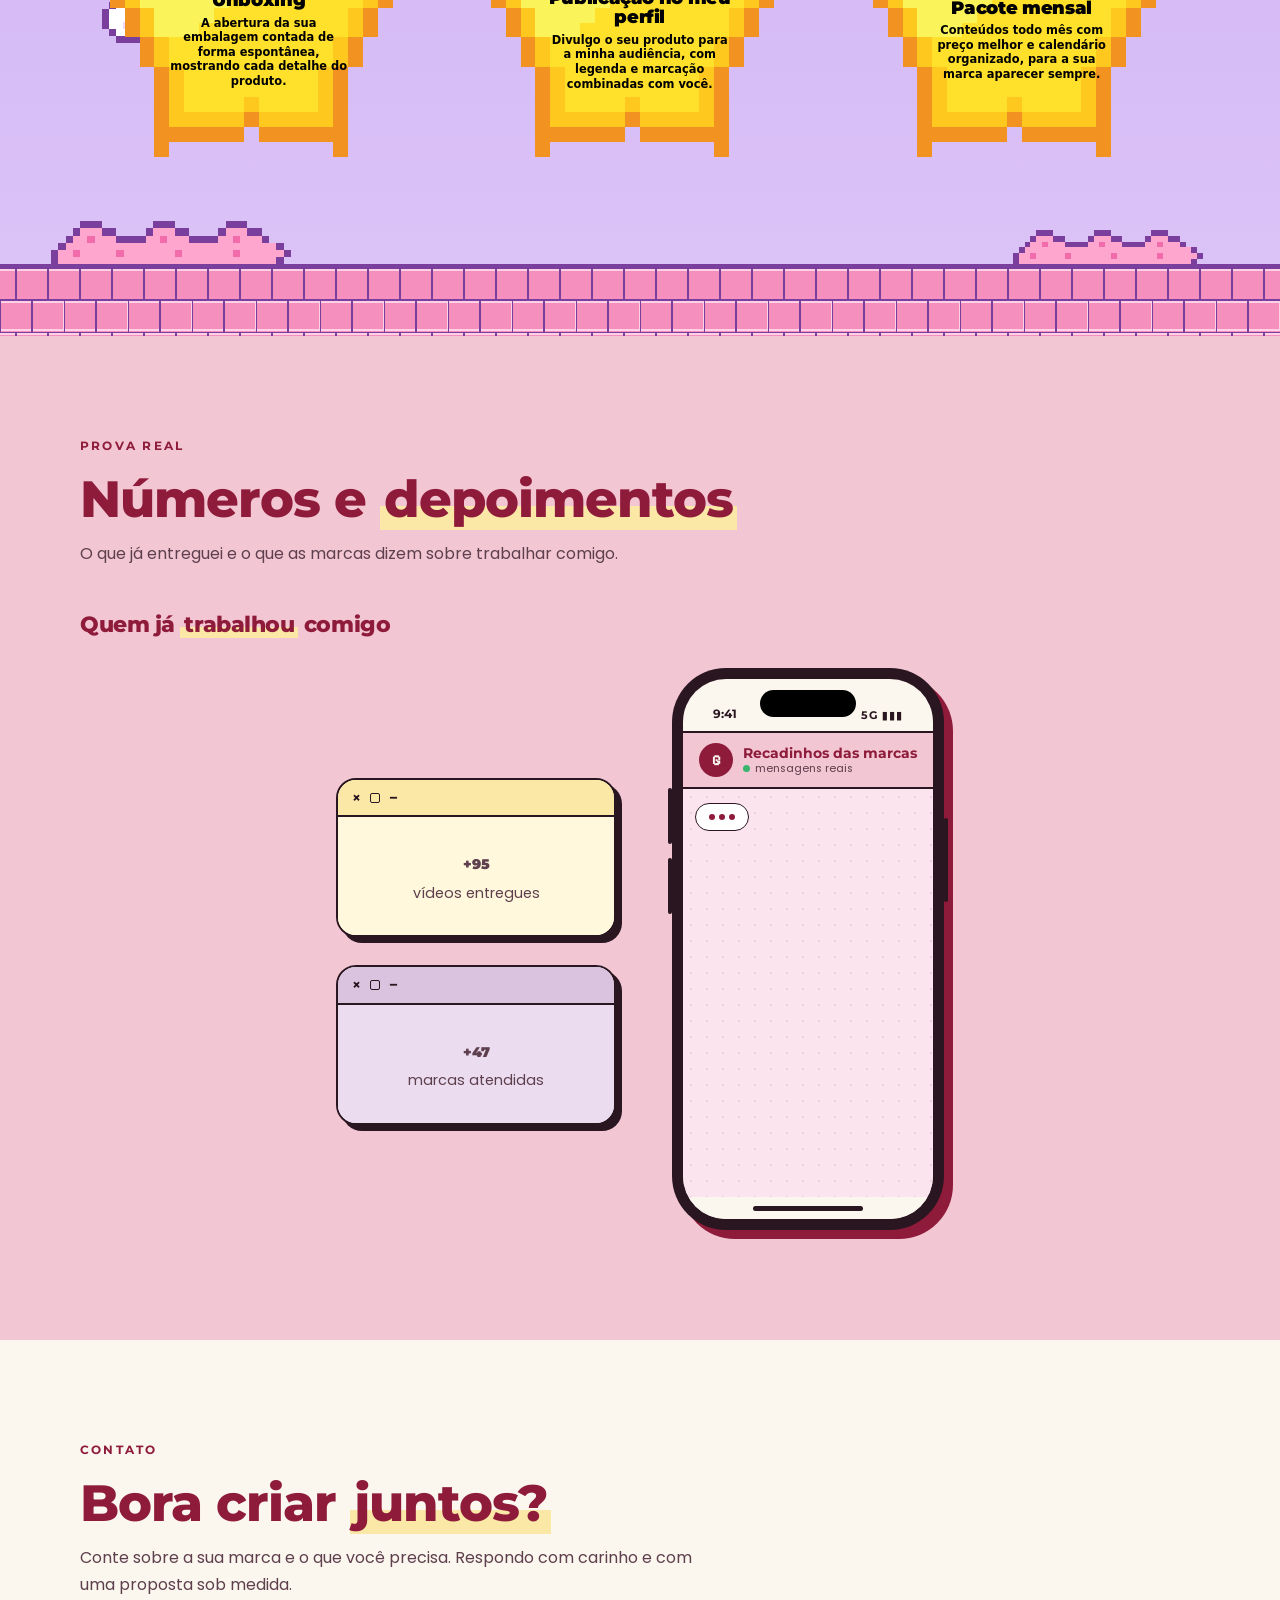
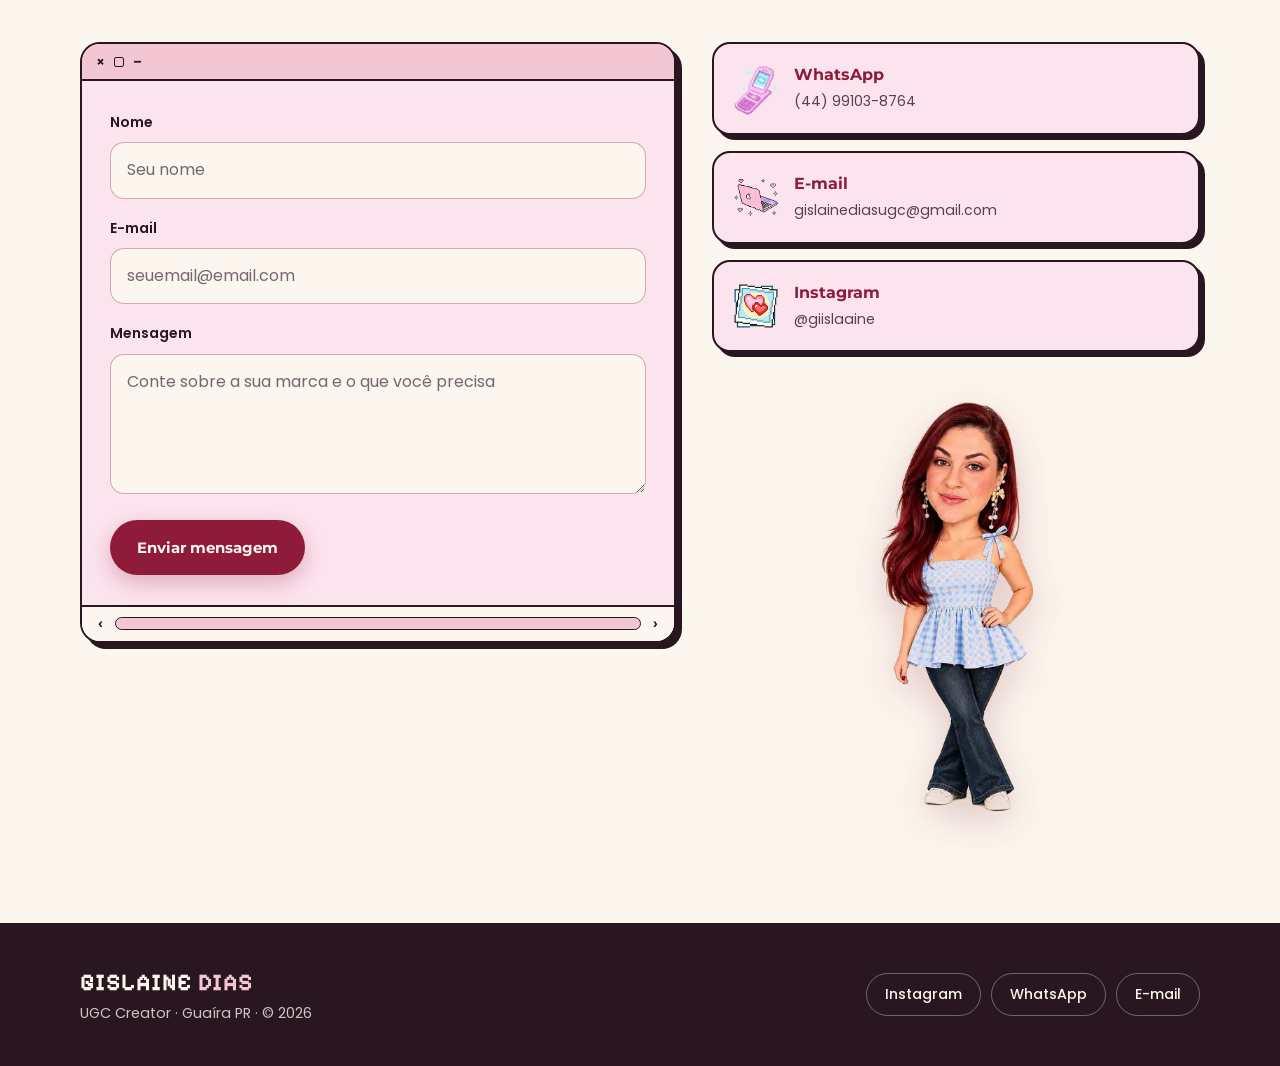
==== commit b9d07712: "Portfólio: capa com renda, estrelas pixel, boneca animada e fallback dos destaques - Capa: estampa d" ====
--- a/index.html
+++ b/index.html
@@ -79,7 +79,9 @@
 .burger[aria-expanded="true"] i:nth-child(3){transform:translateY(-7px) rotate(-45deg)}
 
 /* Capa: fundo com a textura holográfica, na horizontal */
-.hero{padding-top:calc(var(--nav-h) + 26px);position:relative;overflow:hidden;background:linear-gradient(rgba(251,246,238,.6),rgba(251,246,238,.6)),url('images/capa-fundo.jpg') center/cover no-repeat}
+.hero{padding-top:calc(var(--nav-h) + 26px);position:relative;overflow:hidden;background:var(--creme)}
+/* Estampa de renda com baixa opacidade, repetida na capa */
+.hero::before{content:"";position:absolute;inset:0;z-index:0;background:url('images/capa-renda.jpg') center top/380px auto repeat;opacity:.16;pointer-events:none}
 .blob{display:none}
 .hero-grid{position:relative;z-index:1;display:grid;grid-template-columns:.95fr 1.05fr;gap:40px;align-items:center;padding-bottom:24px}
 .hero h1{font-family:var(--boho);font-weight:400;font-size:clamp(3rem,9vw,6.4rem);text-transform:none;line-height:1.05;margin-bottom:22px}
@@ -108,6 +110,7 @@
 @keyframes marquee{to{transform:translateX(-50%)}}
 
 /* Sobre */
+.sec.about{background:linear-gradient(rgba(251,246,238,.6),rgba(251,246,238,.6)),url('images/capa-fundo.jpg') center/cover no-repeat}
 .about-grid{display:grid;grid-template-columns:.9fr 1.1fr;gap:56px;align-items:stretch}
 .about-grid p{text-align:justify}
 .about-photo{aspect-ratio:4/5;max-width:440px;width:100%;transform:rotate(-2deg);box-shadow:0 24px 50px rgba(142,27,58,.2)}
@@ -126,6 +129,10 @@
 .dest-slide{width:100%;height:533px;display:flex;flex-direction:column;overflow:hidden;border-radius:20px;border:2px solid var(--tinta);box-shadow:6px 6px 0 var(--tinta);background:var(--creme)}
 .dest-embed{flex:1;position:relative;background:#FCE4EF}
 .dest-embed iframe,.dest-embed blockquote{position:absolute!important;inset:0;width:100%!important;height:100%!important;max-width:none!important;min-width:0!important;margin:0!important;border:0}
+.dest-fallback{position:absolute;inset:0;display:block;background:linear-gradient(160deg,#F3C6D3,#DAC3DF);text-decoration:none;color:var(--tinta)}
+.dest-fallback img{position:absolute;inset:0;width:100%;height:100%;object-fit:cover}
+.dest-fallback .dest-go{position:absolute;left:14px;right:14px;bottom:16px;text-align:center;padding:11px 14px;border-radius:999px;background:var(--creme);border:2px solid var(--tinta);font-family:var(--head);font-weight:700;font-size:.92rem}
+.dest-fallback:hover .play{transform:translate(-50%,-50%) scale(1.08)}
 .dest-caption{text-align:center;margin:22px auto 0}
 .dest-num{display:block;font-family:var(--head);font-weight:900;font-size:clamp(2.2rem,4vw,3rem);color:var(--vinho);line-height:1}
 .dest-rot{display:inline-block;font-size:.72rem;letter-spacing:.12em;text-transform:uppercase;color:var(--tinta);background:var(--amarelo);padding:3px 10px;border-radius:999px;font-weight:600;margin:10px 0 14px}
@@ -177,7 +184,37 @@
 .win-simple:hover{transform:translate(-3px,-3px);box-shadow:8px 8px 0 var(--tinta)}
 
 /* Serviços */
-.serv-grid{display:grid;grid-template-columns:repeat(3,1fr);gap:28px}
+.serv-grid{display:grid;grid-template-columns:repeat(3,1fr);gap:18px 24px}
+/* Estrelas pixeladas (estilo 16-bit) com o serviço escrito dentro */
+.star{position:relative;width:100%;max-width:390px;margin:0 auto;aspect-ratio:1;container-type:inline-size}
+.star-float{position:absolute;inset:0;animation:flutuar var(--ft,3.6s) ease-in-out var(--fd,0s) infinite}
+@keyframes flutuar{0%,100%{transform:translateY(0)}50%{transform:translateY(-5%)}}
+.star svg{position:absolute;inset:0;width:100%;height:100%}
+.star-txt{position:absolute;left:24%;right:24%;top:34%;bottom:22%;display:flex;flex-direction:column;align-items:center;justify-content:center;text-align:center;color:#000;font-weight:800}
+.star-txt .n{font-family:var(--y2k);font-weight:700;font-size:4.6cqw;color:#000;line-height:1;margin-bottom:1.2cqw}
+.star-txt h3{font-size:5cqw;font-weight:900;line-height:1.1;margin-bottom:1.6cqw;color:#000}
+.star-txt p{font-size:3.2cqw;font-weight:700;line-height:1.28;color:#000}
+/* Cenário de videogame antigo atrás das estrelas */
+.sec.game{background:linear-gradient(#C7A6F2,#DCC4F7);padding-bottom:150px}
+.sec.game .eyebrow,.sec.game .sec-title,.sec.game .sec-title .hl{color:#fff}
+.sec.game .eyebrow,.sec.game .sec-title{text-shadow:3px 3px 0 #7A3E9D}
+.sec.game .sec-title .hl{background:none}
+.sec.game .sec-sub{color:#fff;font-weight:500;text-shadow:2px 2px 0 #7A3E9D}
+.sec.game .wrap{position:relative;z-index:1}
+.game-bg{position:absolute;inset:0;overflow:hidden;pointer-events:none;z-index:0}
+.cloud{position:absolute;width:130px;animation:nuvem 50s linear infinite alternate}
+.cloud svg,.bush svg{width:100%;height:auto}
+.cloud.c1{top:9%;left:3%}
+.cloud.c2{top:42%;right:4%;width:100px;animation-duration:64s;animation-direction:alternate-reverse}
+.cloud.c3{top:70%;left:8%;width:110px;animation-duration:58s}
+@keyframes nuvem{from{transform:translateX(0)}to{transform:translateX(60px)}}
+.qblock{position:absolute;top:12%;right:9%;width:54px;height:54px;display:grid;place-items:center;background:#FFD21F;border:4px solid #7A3E9D;font-family:var(--y2k);font-weight:700;font-size:1.9rem;color:#7A3E9D;animation:flutuar 2.8s ease-in-out infinite}
+.bush{position:absolute;bottom:72px;width:240px}
+.bush.b1{left:4%}
+.bush.b2{right:6%;width:190px}
+.ground{position:absolute;left:0;right:0;bottom:0;height:72px;border-top:4px solid #7A3E9D;background:url("data:image/svg+xml,%3Csvg xmlns='http://www.w3.org/2000/svg' width='64' height='64' shape-rendering='crispEdges'%3E%3Crect width='64' height='64' fill='%23F48FBE'/%3E%3Cpath d='M0 2h64M0 34h64M0 62h64M16 2v32M48 2v32M0 34v28M32 34v28M64 34v28' stroke='%23FFD1E6' stroke-width='2' fill='none'/%3E%3Cpath d='M0 0h64M0 32h64M16 0v32M48 0v32M0 32v32M32 32v32' stroke='%237A3E9D' stroke-width='2' fill='none'/%3E%3C/svg%3E") 0 0/64px 64px}
+@media (max-width:560px){.sec.game{padding-bottom:120px}.ground{height:56px}.bush{bottom:56px;width:160px}.bush.b2{width:130px}.qblock{display:none}}
+@media (prefers-reduced-motion:reduce){.star-float,.cloud,.qblock{animation:none}}
 
 /* Números e depoimentos */
 .proof-grid{display:flex;justify-content:center;align-items:center;gap:56px}
@@ -263,6 +300,7 @@
 .direct .ic img{width:100%;height:auto}
 .direct strong{display:block;font-family:var(--head);color:var(--vinho)}
 .direct span.t{font-size:.88rem;color:var(--muted);overflow-wrap:anywhere}
+.direct .boneca{width:min(210px,60%);height:auto;margin:6px auto 0;filter:drop-shadow(0 14px 18px rgba(142,27,58,.22))}
 
 /* Rodapé */
 footer.site{padding:40px 0;background:var(--tinta);color:var(--creme)}
@@ -483,7 +521,7 @@
   </div>
 </section>
 <!-- ============ 5. COMO EU TE AJUDO ============ -->
-<section class="sec" id="servicos">
+<section class="sec game" id="servicos">
   <div class="wrap">
     <span class="eyebrow reveal">Como eu te ajudo</span>
     <h2 class="sec-title reveal">Seis jeitos de <span class="hl">brilhar</span> juntas</h2>
@@ -562,6 +600,7 @@
           <span class="ic" aria-hidden="true"><img src="images/icone-foto-coracao.png" alt=""></span>
           <span><strong>Instagram</strong><span class="t">@giislaaine</span></span>
         </a>
+        <img class="boneca" src="images/boneca-look.webp" alt="Ilustração animada de Gislaine posando com look azul xadrez" width="300" height="646" loading="lazy" decoding="async">
       </div>
     </div>
   </div>
@@ -755,12 +794,22 @@
 if (reduzir) $("#brandsTrack").innerHTML = faixa;
 
 /* Destaques: carrossel com embed oficial (toca dentro da página, sem redirecionar) */
+/* YouTube (erro 153) e TikTok (server error) recusam tocar quando a página é aberta direto do computador (file://),
+   porque não recebem de qual site o vídeo está sendo pedido. Nesse caso mostramos um cartão com a capa e um link;
+   no site publicado (https) o player embutido funciona normalmente. */
+const emArquivoLocal = location.protocol === "file:";
+const setaPlay = '<svg viewBox="0 0 24 24" width="28" height="28" aria-hidden="true"><path d="M8 5v14l11-7z" fill="currentColor"/></svg>';
 function embedDestaque(d) {
+  if (emArquivoLocal && d.plataforma !== "instagram") {
+    const nome = d.plataforma === "tiktok" ? "TikTok" : "YouTube";
+    const capa = d.plataforma === "youtube" ? `<img src="https://i.ytimg.com/vi/${esc(d.videoId)}/hqdefault.jpg" alt="" loading="lazy">` : "";
+    return `<a class="dest-fallback" href="${esc(d.link)}" target="_blank" rel="noopener noreferrer" aria-label="Assistir ${esc(d.titulo)} no ${nome}">${capa}<span class="play">${setaPlay}</span><span class="dest-go">Assistir no ${nome}</span></a>`;
+  }
   if (d.plataforma === "tiktok") {
     return `<blockquote class="tiktok-embed" cite="${esc(d.link)}" data-video-id="${esc(d.videoId)}" style="max-width:300px;min-width:260px"><section></section></blockquote>`;
   }
   if (d.plataforma === "youtube") {
-    return `<iframe width="300" height="533" src="https://www.youtube.com/embed/${esc(d.videoId)}" title="${esc(d.titulo)}" style="border:0;border-radius:var(--radius)" allow="accelerometer; clipboard-write; encrypted-media; gyroscope; picture-in-picture; web-share" allowfullscreen loading="lazy"></iframe>`;
+    return `<iframe width="300" height="533" src="https://www.youtube.com/embed/${esc(d.videoId)}" title="${esc(d.titulo)}" style="border:0;border-radius:var(--radius)" allow="accelerometer; clipboard-write; encrypted-media; gyroscope; picture-in-picture; web-share" referrerpolicy="strict-origin-when-cross-origin" allowfullscreen loading="lazy"></iframe>`;
   }
   return `<blockquote class="instagram-media" data-instgrm-permalink="${esc(d.link)}" data-instgrm-version="14" style="max-width:300px;min-width:260px"></blockquote>`;
 }
@@ -774,7 +823,7 @@
       document.body.appendChild(s);
     } else if (window.instgrm) { window.instgrm.Embeds.process(); }
   }
-  if (DESTAQUES.some(d => d.plataforma === "tiktok")) {
+  if (!emArquivoLocal && DESTAQUES.some(d => d.plataforma === "tiktok")) {
     if (!document.getElementById("tiktok-embed-script")) {
       const s2 = document.createElement("script");
       s2.id = "tiktok-embed-script"; s2.async = true; s2.src = "https://www.tiktok.com/embed.js";
@@ -845,20 +894,98 @@
   const card = e.target.closest(".work-card"); if (!card || card.querySelector("iframe")) return;
   const id = card.dataset.videoId, titulo = card.dataset.titulo;
   registrarPlay(id, nichoAtivo);
-  card.querySelector(".ph").innerHTML = `<iframe src="https://www.youtube.com/embed/${esc(id)}?autoplay=1" title="${esc(titulo)}" allow="accelerometer; autoplay; clipboard-write; encrypted-media; gyroscope; picture-in-picture" allowfullscreen loading="lazy"></iframe>`;
+  card.querySelector(".ph").innerHTML = `<iframe src="https://www.youtube.com/embed/${esc(id)}?autoplay=1" title="${esc(titulo)}" allow="accelerometer; autoplay; clipboard-write; encrypted-media; gyroscope; picture-in-picture" referrerpolicy="strict-origin-when-cross-origin" allowfullscreen loading="lazy"></iframe>`;
 });
 mostrarNicho(nichoAtivo);
 
 /* Serviços: "janelinhas" estilo Y2K */
+/* Estrela de pixels: o desenho é gerado em uma grade 24x24 (cada quadradinho é um "pixel") */
+function estrelaPixel() {
+  const N = 24, cx = 11.5, cy = 12.9, R = 11, r = 7.4;
+  const v = [];
+  for (let k = 0; k < 10; k++) {
+    const a = -Math.PI / 2 + k * Math.PI / 5, d = k % 2 ? r : R;
+    v.push([cx + d * Math.cos(a), cy + d * Math.sin(a)]);
+  }
+  const dentro = (px, py) => {
+    let c = false;
+    for (let i = 0, j = 9; i < 10; j = i++) {
+      const [xi, yi] = v[i], [xj, yj] = v[j];
+      if ((yi > py) !== (yj > py) && px < (xj - xi) * (py - yi) / (yj - yi) + xi) c = !c;
+    }
+    return c;
+  };
+  const g = [];
+  for (let y = 0; y < N; y++) { g.push([]); for (let x = 0; x < N; x++) g[y].push(dentro(x + .5, y + .5)); }
+  const on = (x, y) => x >= 0 && y >= 0 && x < N && y < N && g[y][x];
+  let s = "";
+  const px = (x, y, f, o) => { s += `<rect x="${x}" y="${y}" width="1" height="1" fill="${f}"${o ? ` opacity="${o}"` : ""}/>`; };
+  /* contorno laranja, anel dourado por dentro, corpo amarelo e brilho claro no lado de cima/esquerda */
+  for (let y = 0; y < N; y++) for (let x = 0; x < N; x++) {
+    if (!on(x, y)) continue;
+    const borda = !on(x - 1, y) || !on(x + 1, y) || !on(x, y - 1) || !on(x, y + 1);
+    if (borda) { px(x, y, "#F29220"); continue; }
+    const anel = !on(x - 2, y) || !on(x + 2, y) || !on(x, y - 2) || !on(x, y + 2) || !on(x - 1, y - 1) || !on(x + 1, y - 1) || !on(x - 1, y + 1) || !on(x + 1, y + 1);
+    if (anel) px(x, y, "#FFC81E");
+    else if (y >= 8 && y <= 9 && x >= 6 && x <= 11) px(x, y, "#FFFEC8");
+    else if (x + y < 21 && y < 14) px(x, y, "#FAF45A");
+    else px(x, y, "#FFE02A");
+  }
+  return `<svg viewBox="0 0 ${N} ${N}" shape-rendering="crispEdges" aria-hidden="true" focusable="false">${s}</svg>`;
+}
 $("#servGrid").innerHTML = SERVICOS.map((s, i) => `
-  <article class="win reveal" style="--d:${(i % 3) * .08}s">
-    ${winBar}
-    <div class="win-body">
-      <span class="n" aria-hidden="true">${String(i + 1).padStart(2, "0")}</span>
-      <h3>${esc(s.titulo)}</h3><p>${esc(s.texto)}</p>
-    </div>
-    ${winFoot}
+  <article class="star reveal" style="--d:${(i % 3) * .08}s">
+    <div class="star-float" style="--fd:${-(i * 0.7).toFixed(1)}s;--ft:${(3.4 + (i % 3) * 0.5).toFixed(1)}s">
+      ${estrelaPixel()}
+      <div class="star-txt">
+        <span class="n" aria-hidden="true">${String(i + 1).padStart(2, "0")}</span>
+        <h3>${esc(s.titulo)}</h3><p>${esc(s.texto)}</p>
+      </div>
+    </div>
   </article>`).join("");
+
+/* Fundo de videogame antigo (nuvens, moita, tijolos e bloco de interrogação), desenhado em pixels */
+function pixelArt(linhas, paleta) {
+  const w = Math.max(...linhas.map(l => l.length));
+  let s = "";
+  linhas.forEach((l, y) => {
+    let x = 0;
+    while (x < l.length) {
+      const c = l[x];
+      if (c === "." || !paleta[c]) { x++; continue; }
+      let f = x; while (f < l.length && l[f] === c) f++;
+      s += `<rect x="${x}" y="${y}" width="${f - x}" height="1" fill="${paleta[c]}"/>`;
+      x = f;
+    }
+  });
+  return `<svg viewBox="0 0 ${w} ${linhas.length}" shape-rendering="crispEdges" aria-hidden="true" focusable="false">${s}</svg>`;
+}
+const NUVEM = pixelArt([
+  ".....kkkk.......",
+  "...kkwwwwkk.....",
+  "..kwwwwwwwwkkkk.",
+  ".kwwwwwwwwwwwwwk",
+  "kwwwwwwwwwwwwwwk",
+  "kwwwwwwwwwwwwwwk",
+  "kwwbbwwwbbwwbbwk",
+  ".kwwwbbwwwwbwwk.",
+  "..kkkkkkkkkkkk.."
+], { k: "#7A3E9D", w: "#fff", b: "#EBD9FF" });
+const MOITA = pixelArt([
+  "....kkk.......kkk.......kkk....",
+  "...kgggkk....kgggkk....kgggkk..",
+  "..kggGgggkkkkggGgggkkkkggGgggk.",
+  ".kgggggggggggggggggggggggggggggk",
+  "kggGgggggGgggggggGgggggggGggggggk",
+  "kggggggggggggggggggggggggggggggk"
+], { k: "#7A3E9D", g: "#FFA6CE", G: "#F26BAA" });
+$("#servicos").insertAdjacentHTML("afterbegin", `
+  <div class="game-bg" aria-hidden="true">
+    <span class="cloud c1">${NUVEM}</span><span class="cloud c2">${NUVEM}</span><span class="cloud c3">${NUVEM}</span>
+    <span class="qblock">?</span>
+    <span class="bush b1">${MOITA}</span><span class="bush b2">${MOITA}</span>
+    <div class="ground"></div>
+  </div>`);
 
 /* Números, resultados e depoimentos: mesma estetica de janelinha */
 ["#metricL", "#metricR"].forEach((id, i) => {
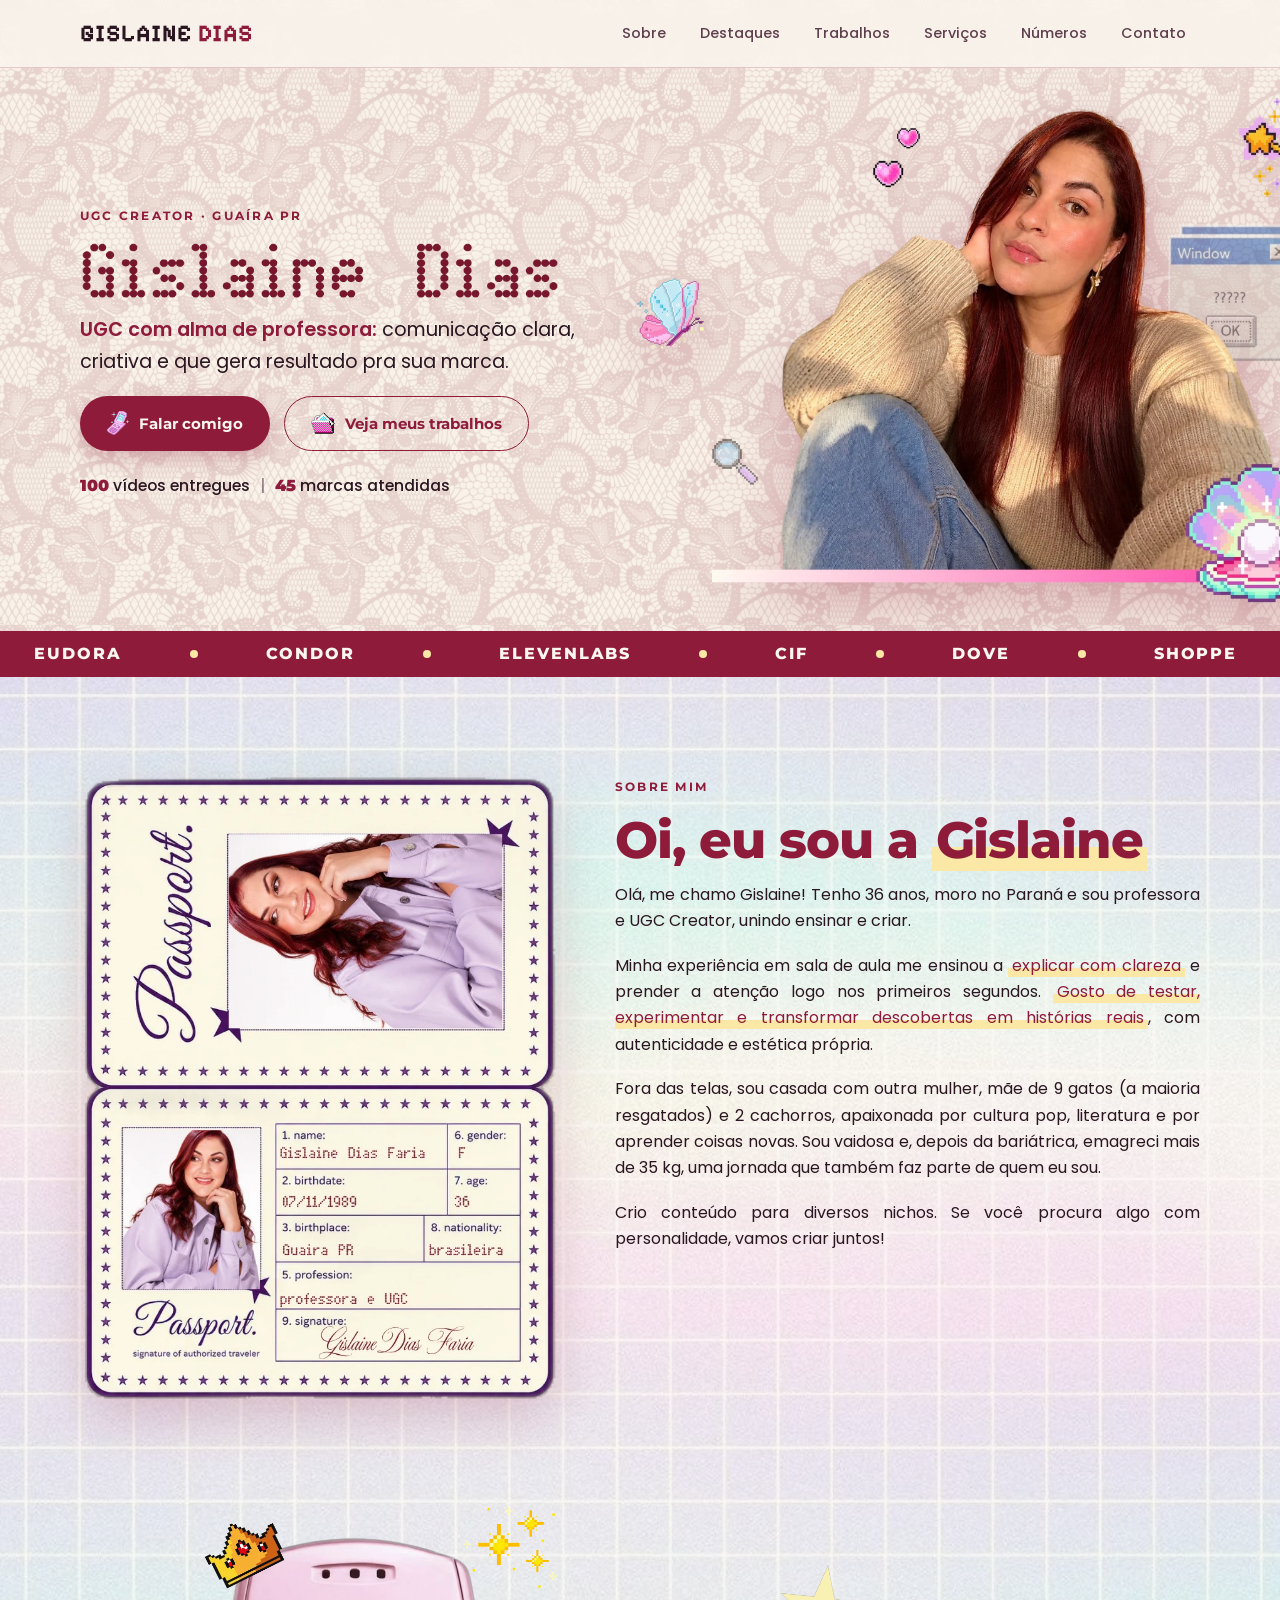
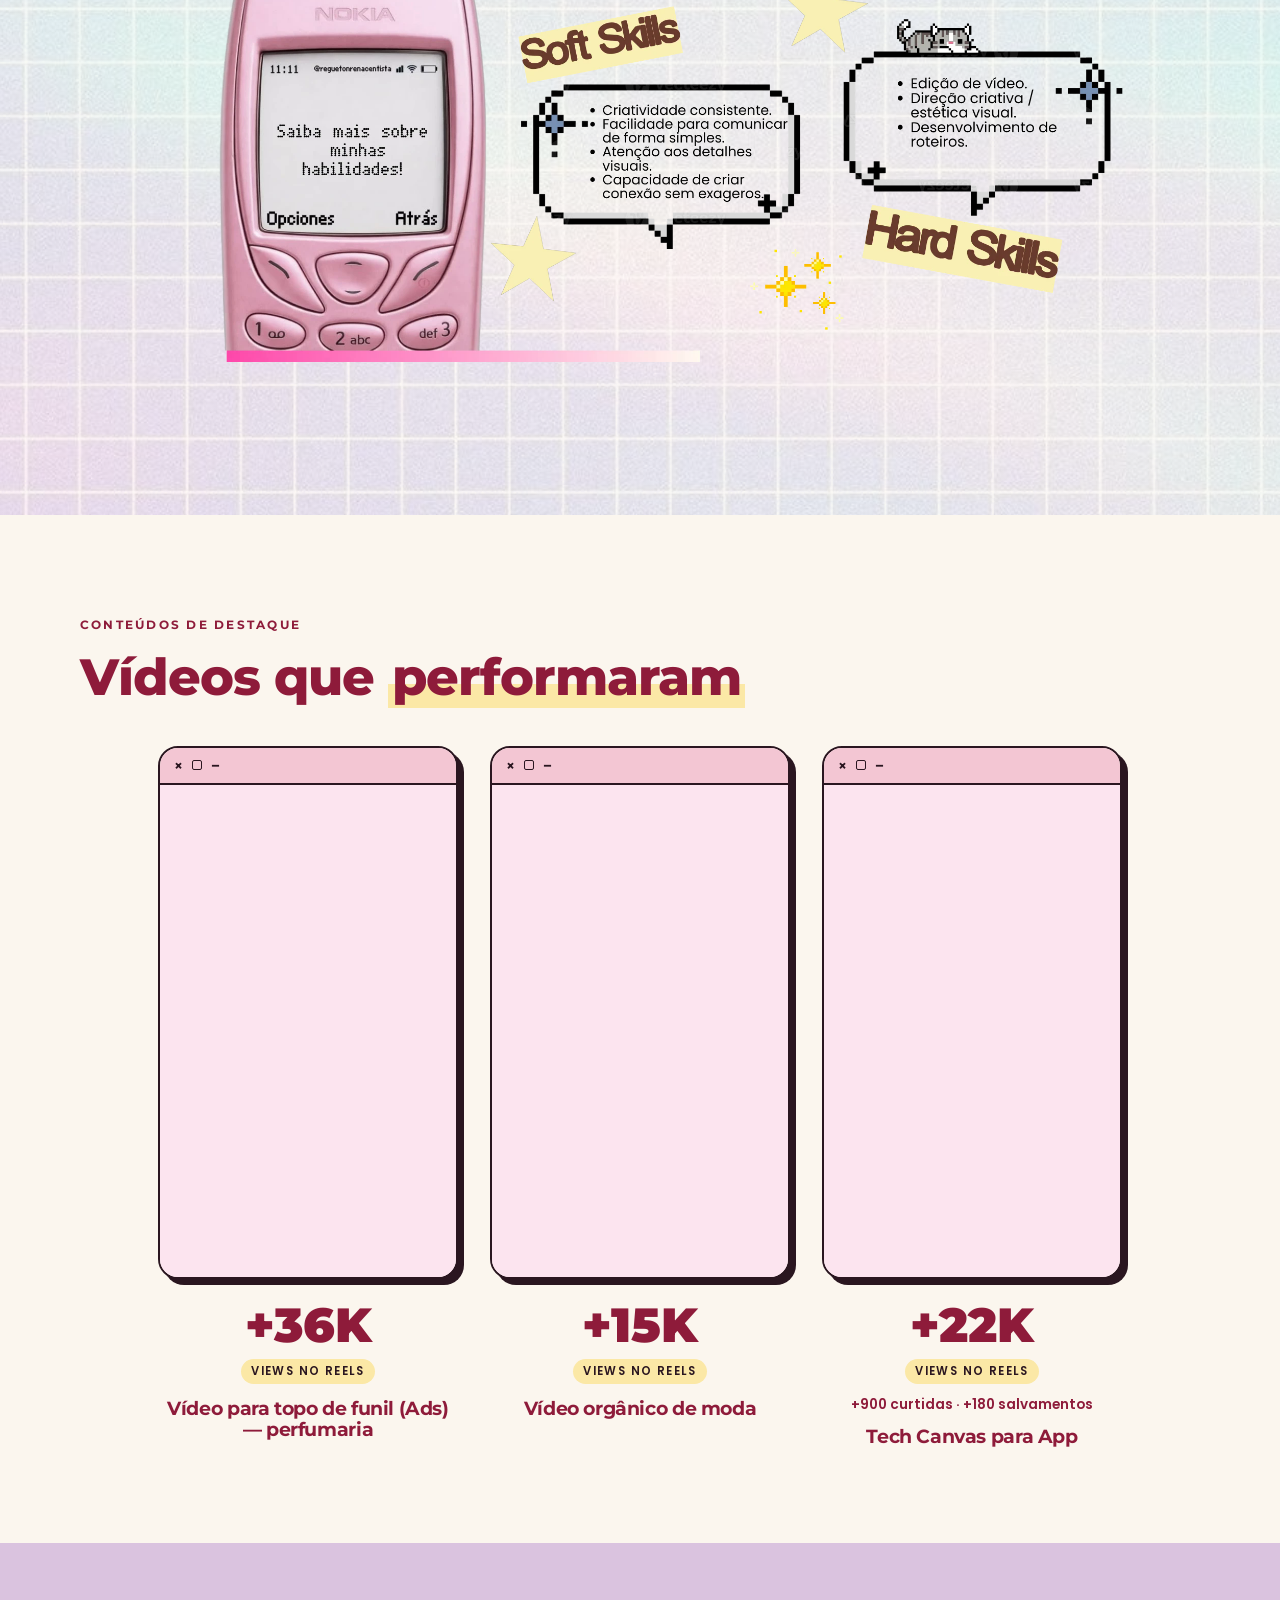
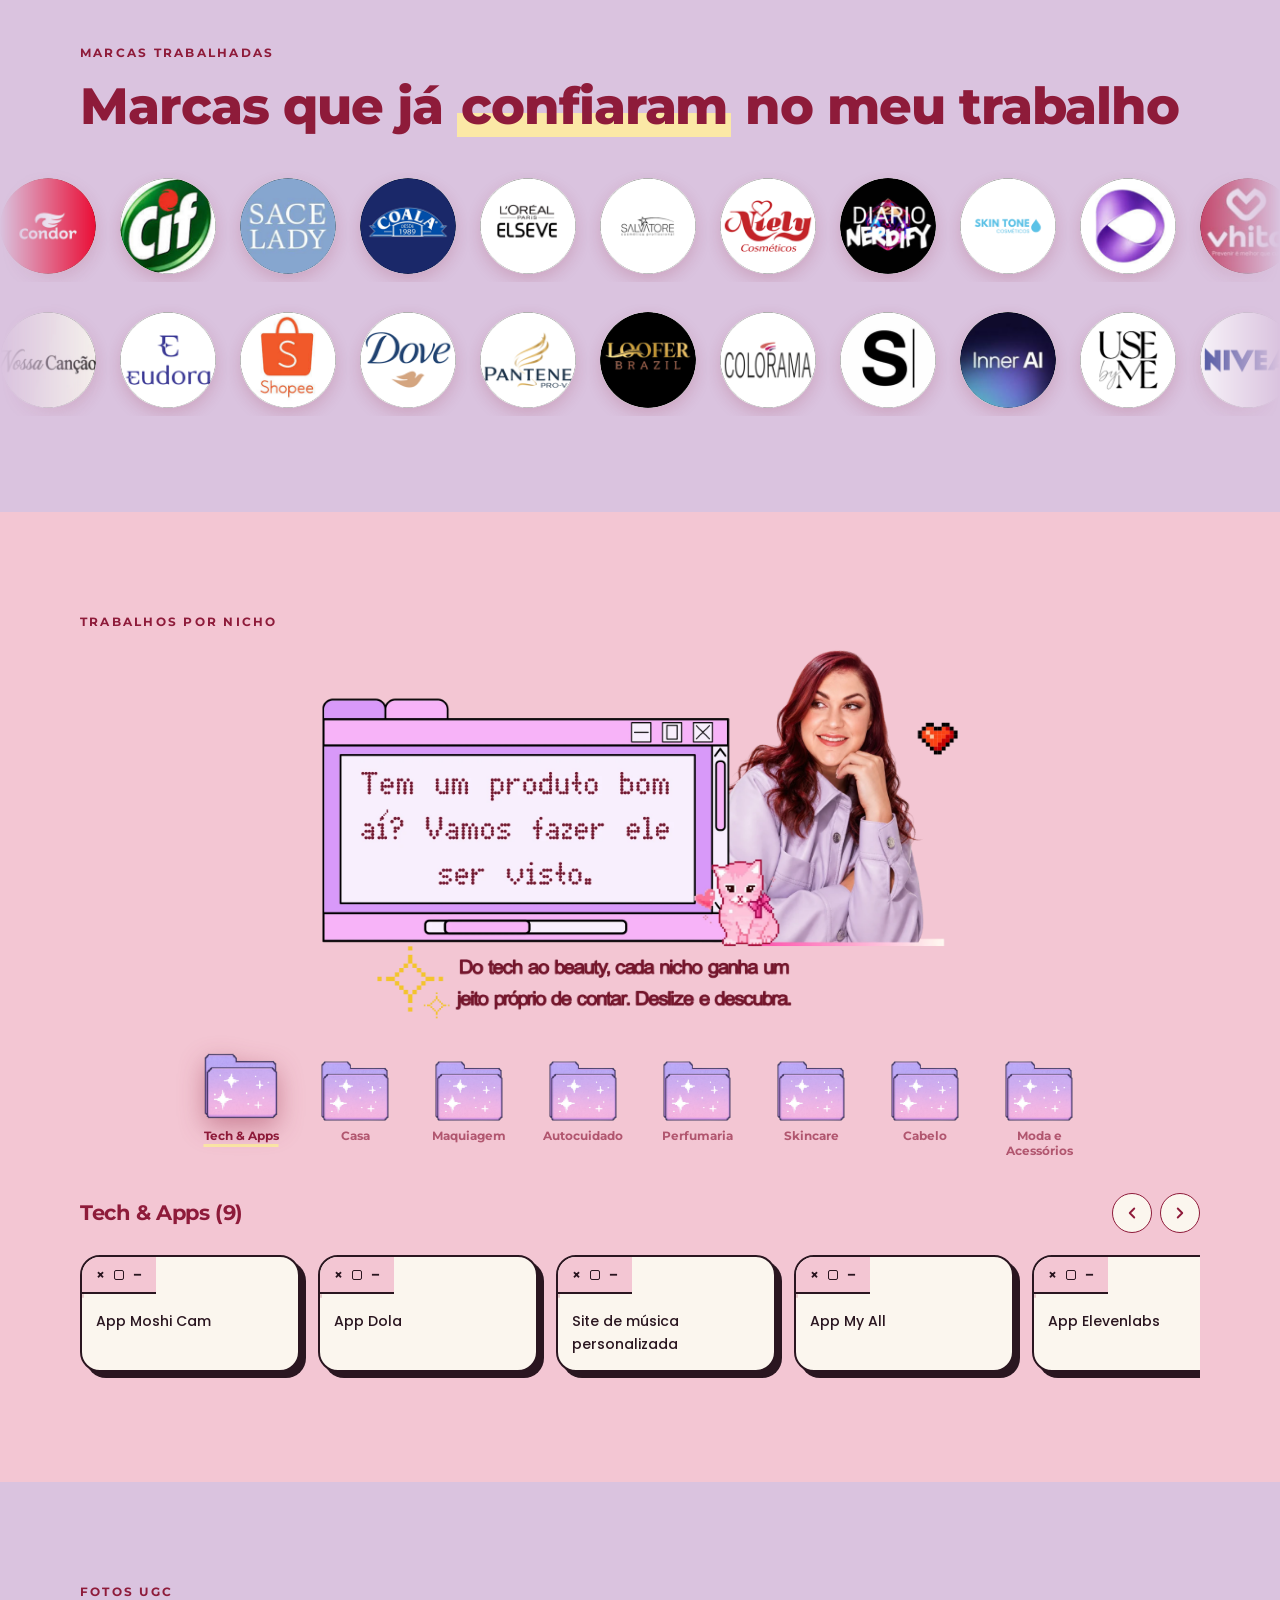
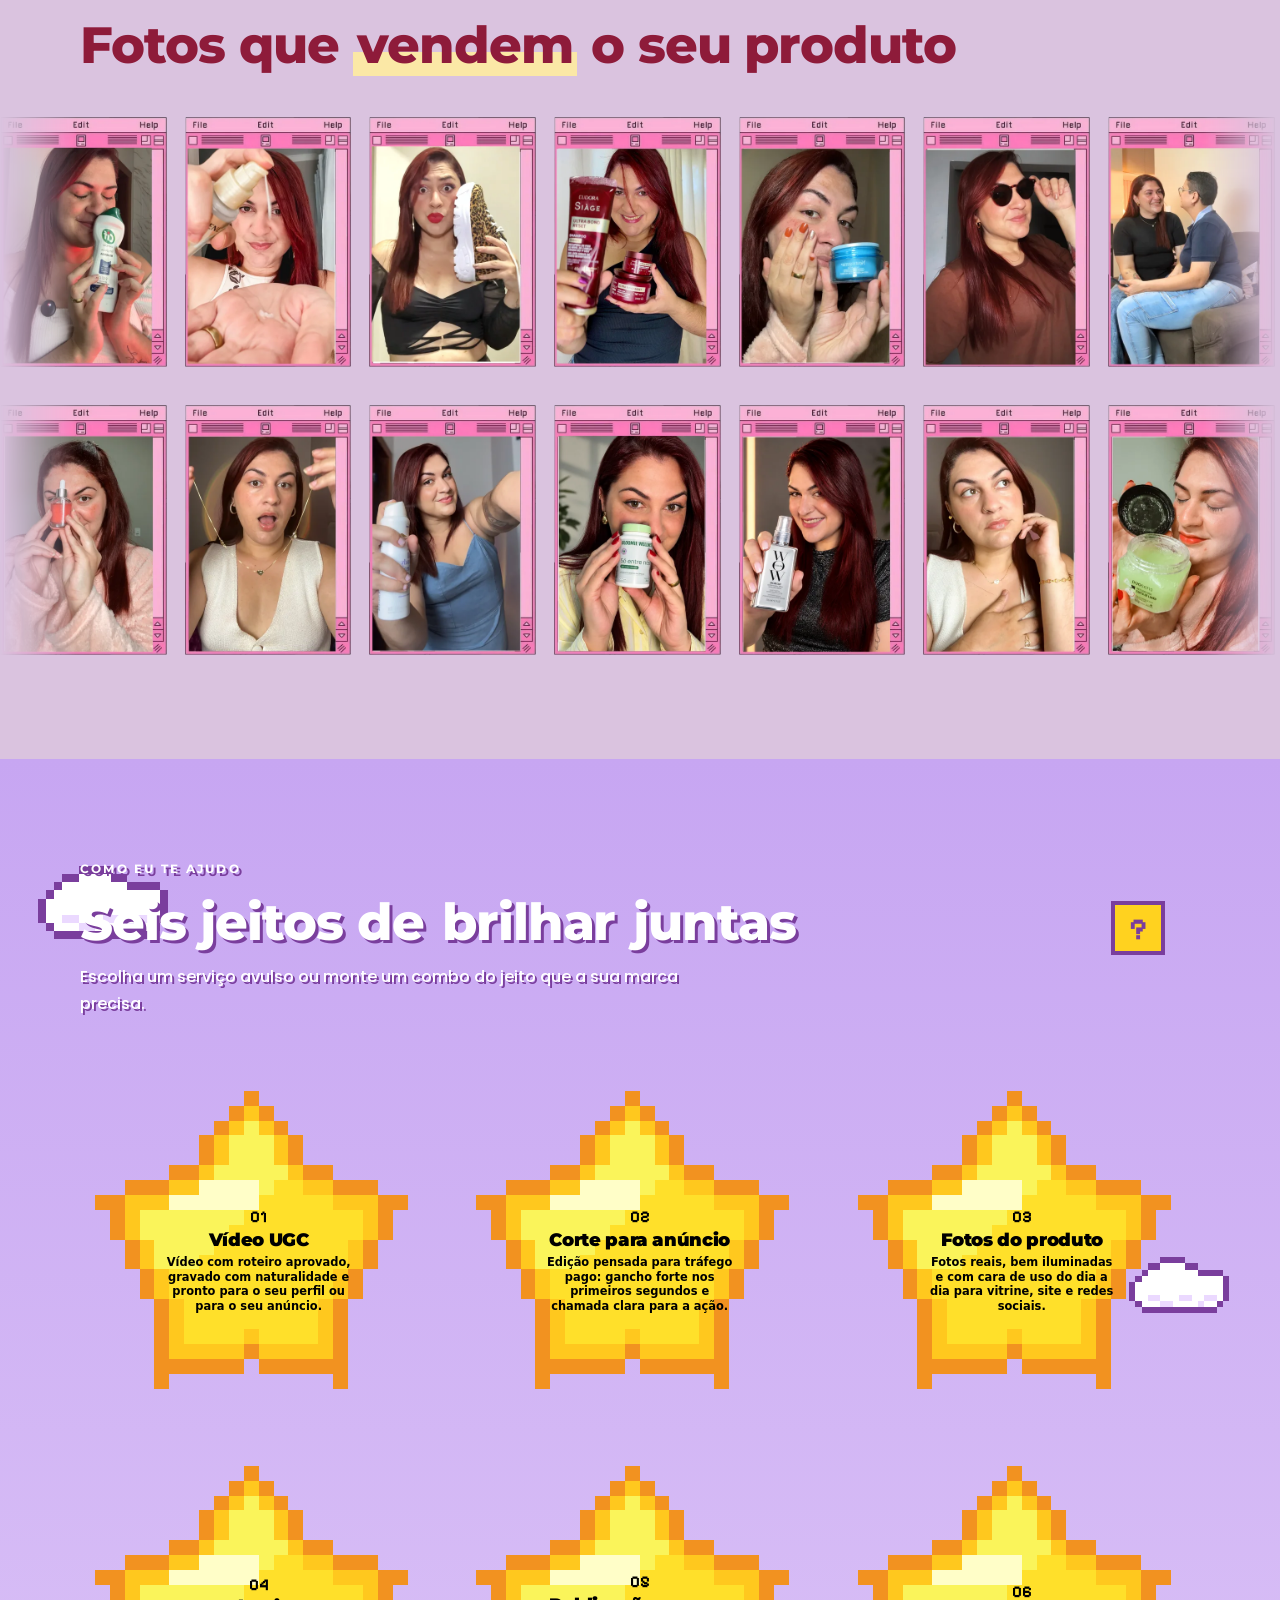
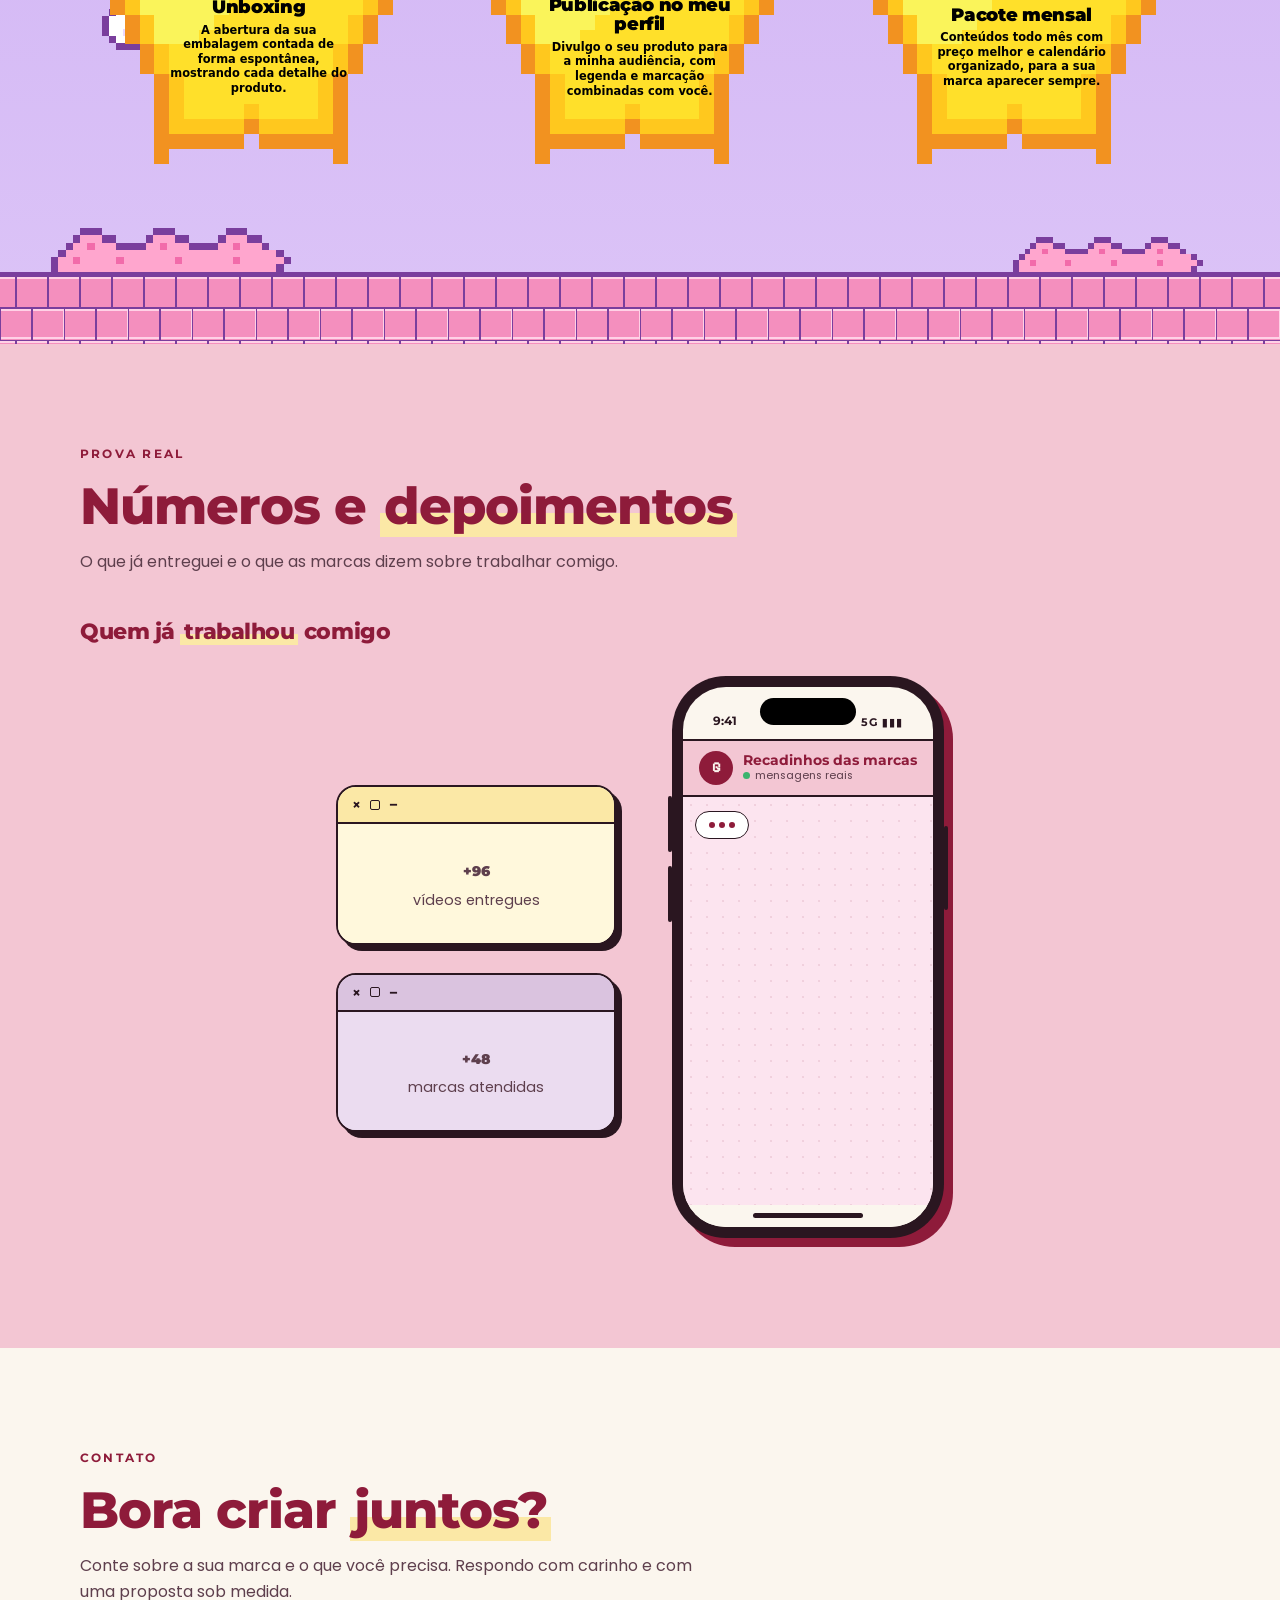
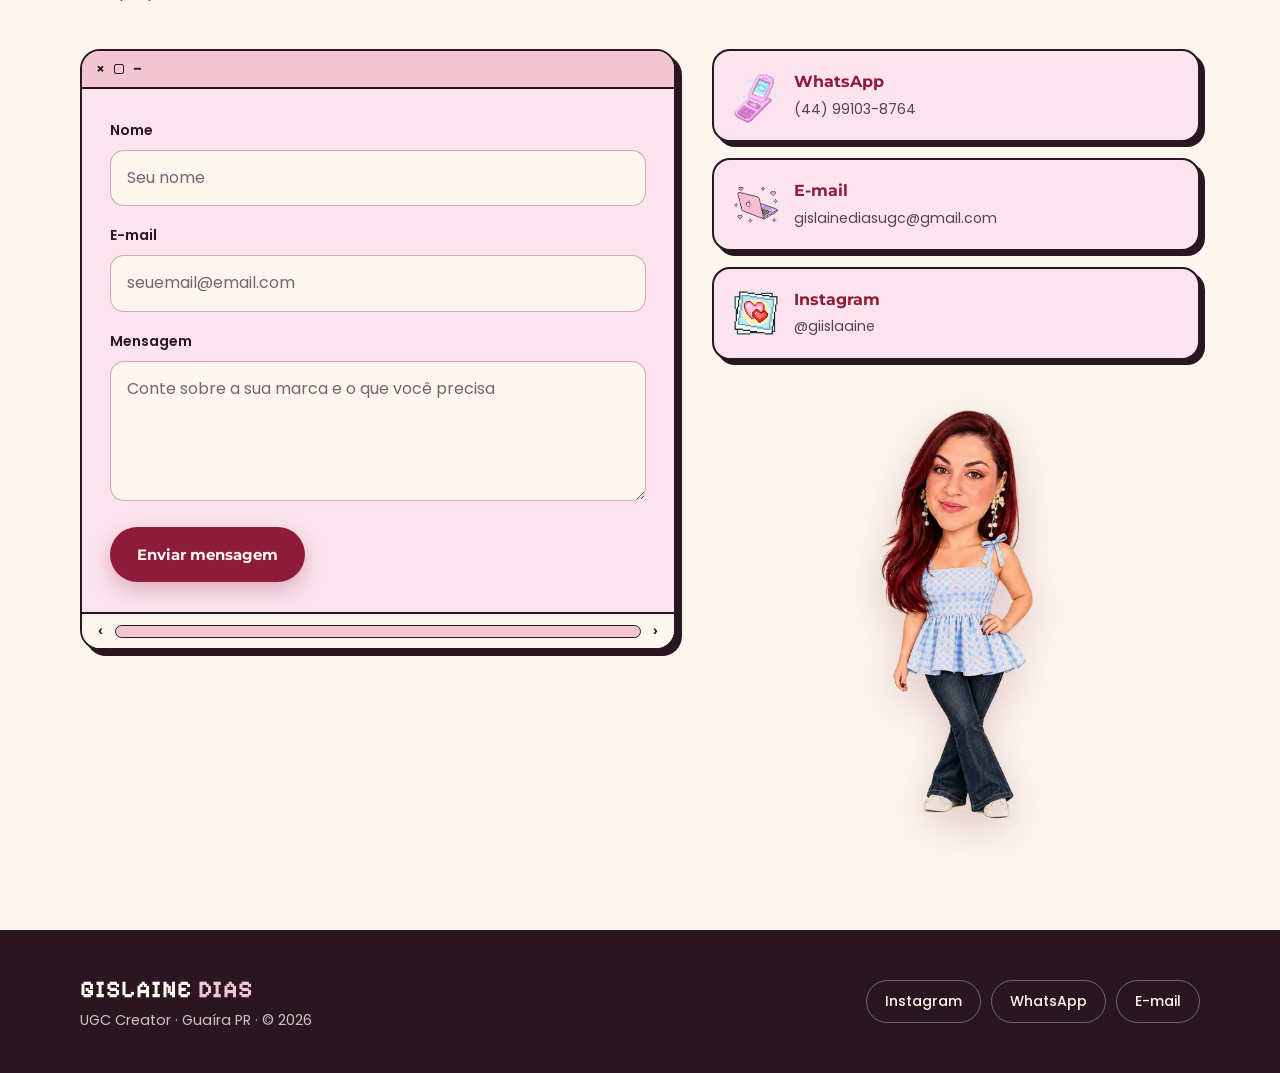
==== commit fd86208b: "Troca o 3o video de destaque pelo reel de Tech Canva para App (+22K views) Co-Authored-By: Claude So" ====
--- a/index.html
+++ b/index.html
@@ -136,6 +136,7 @@
 .dest-caption{text-align:center;margin:22px auto 0}
 .dest-num{display:block;font-family:var(--head);font-weight:900;font-size:clamp(2.2rem,4vw,3rem);color:var(--vinho);line-height:1}
 .dest-rot{display:inline-block;font-size:.72rem;letter-spacing:.12em;text-transform:uppercase;color:var(--tinta);background:var(--amarelo);padding:3px 10px;border-radius:999px;font-weight:600;margin:10px 0 14px}
+.dest-extra{font-size:.85rem;font-weight:600;color:var(--vinho);margin:-4px 0 10px}
 .dest-caption h3{font-size:1.2rem;font-weight:700}
 
 /* Trabalhos */
@@ -663,7 +664,7 @@
 const MARCAS = ["Eudora", "Condor", "ElevenLabs", "Cif", "Dove", "Shoppe"];
 
 /* Três conteúdos de destaque: tocam embutidos (embed oficial do YouTube/TikTok), sem sair do portfólio.
-   plataforma = "youtube" ou "tiktok".
+   plataforma = "youtube", "tiktok" ou "instagram".
    link       = link do vídeo/post (permalink limpo, sem parâmetros de rastreio) — usado só de referência.
    videoId    = o código do vídeo na URL (no YouTube Shorts, depois de "/shorts/"; no TikTok, depois de "/video/").
    numero/rotulo/titulo = texto mostrado abaixo do carrossel. Deixe numero ou rotulo "" para omitir. */
@@ -674,9 +675,9 @@
   { plataforma: "youtube", link: "https://youtube.com/shorts/NcOA6RIqp6k", videoId: "NcOA6RIqp6k",
     numero: "+15K", rotulo: "views no reels",
     titulo: "Vídeo orgânico de moda" },
-  { plataforma: "tiktok", link: "https://www.tiktok.com/@gislainediasfaria/video/7686999241176190216", videoId: "7686999241176190216",
-    numero: "", rotulo: "estilo que performa muito bem",
-    titulo: "Vídeo educativo para apps" }
+  { plataforma: "instagram", link: "https://www.instagram.com/reel/DfqCB-yzcVD/", videoId: "DfqCB-yzcVD",
+    numero: "+22K", rotulo: "views no reels", extras: "+900 curtidas · +180 salvamentos",
+    titulo: "Tech Canvas para App" }
 ];
 
 /* Nichos que atendo. Clicar em um botão mostra só os trabalhos daquele nicho.
@@ -840,6 +841,7 @@
     <div class="dest-caption">
       ${d.numero ? `<strong class="dest-num">${esc(d.numero)}</strong>` : ""}
       ${d.rotulo ? `<span class="dest-rot">${esc(d.rotulo)}</span>` : ""}
+      ${d.extras ? `<p class="dest-extra">${esc(d.extras)}</p>` : ""}
       <h3>${esc(d.titulo)}</h3>
     </div>
   </div>`).join("");
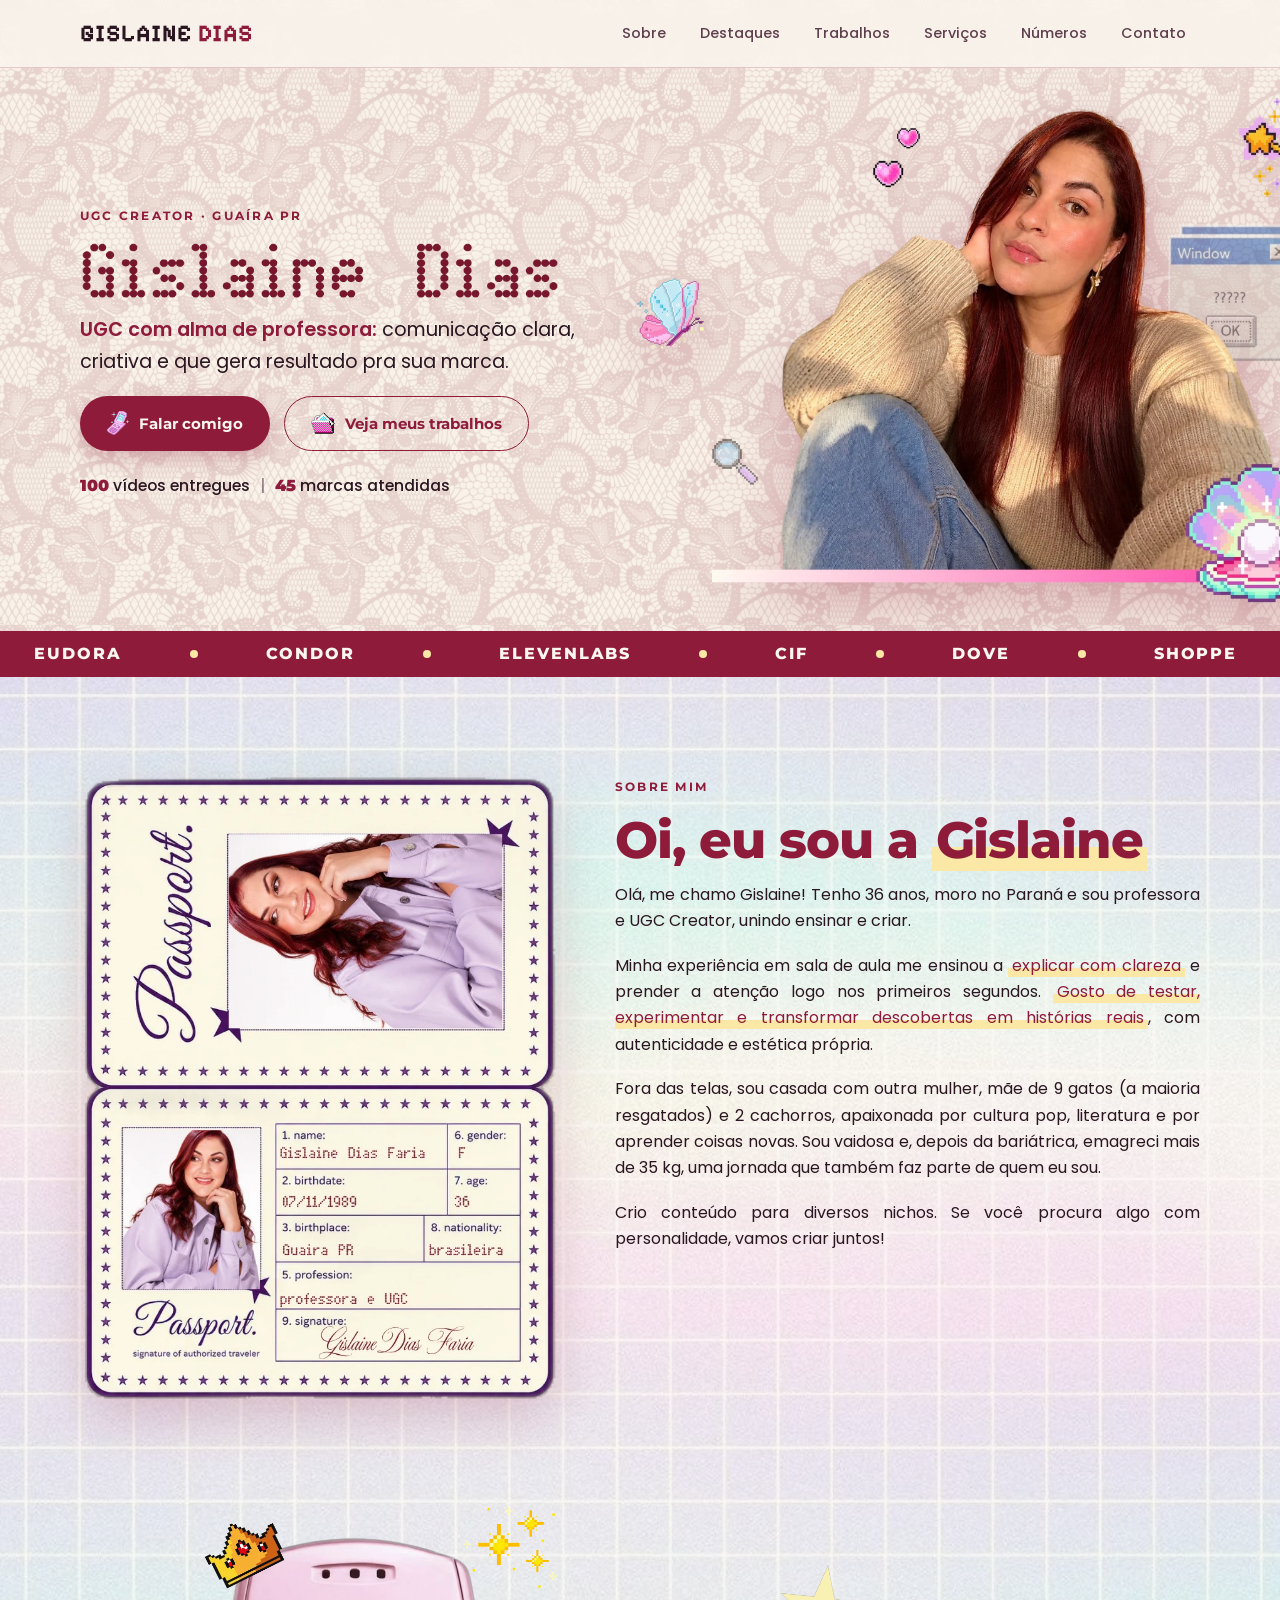
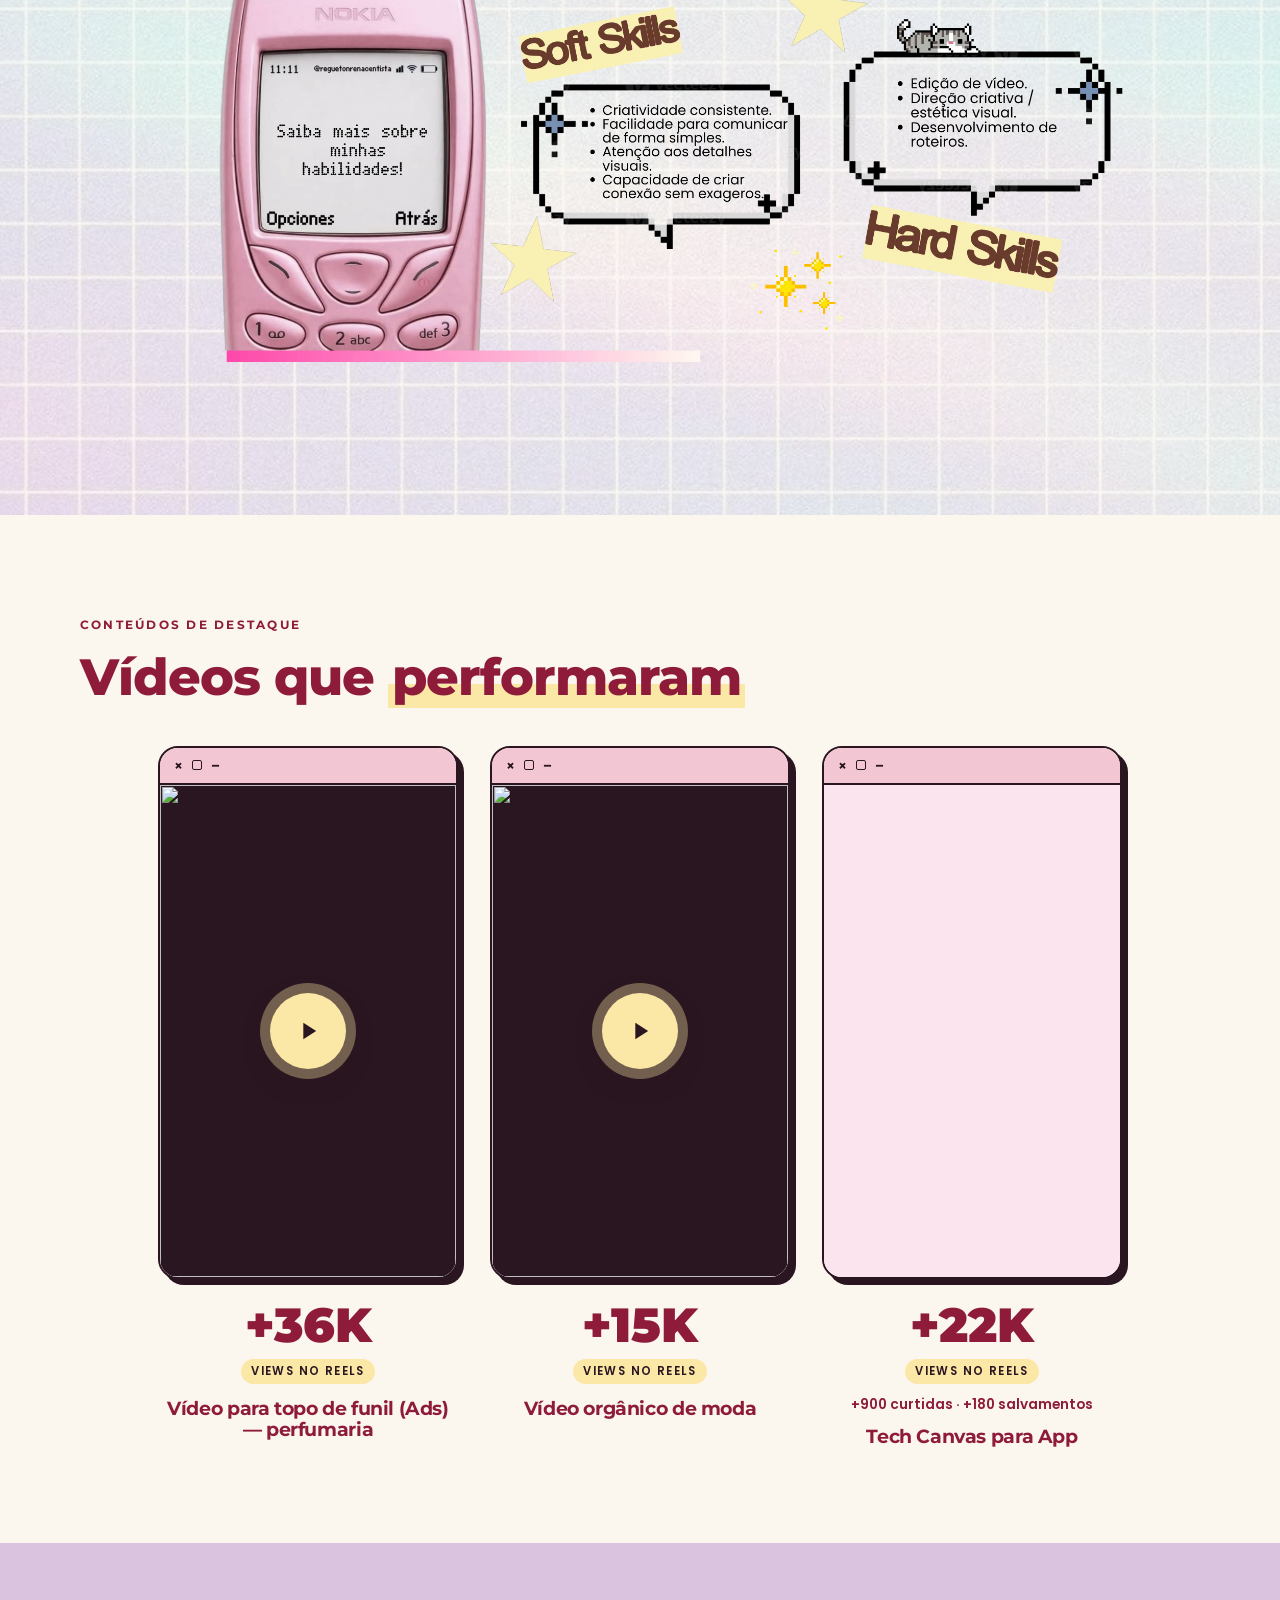
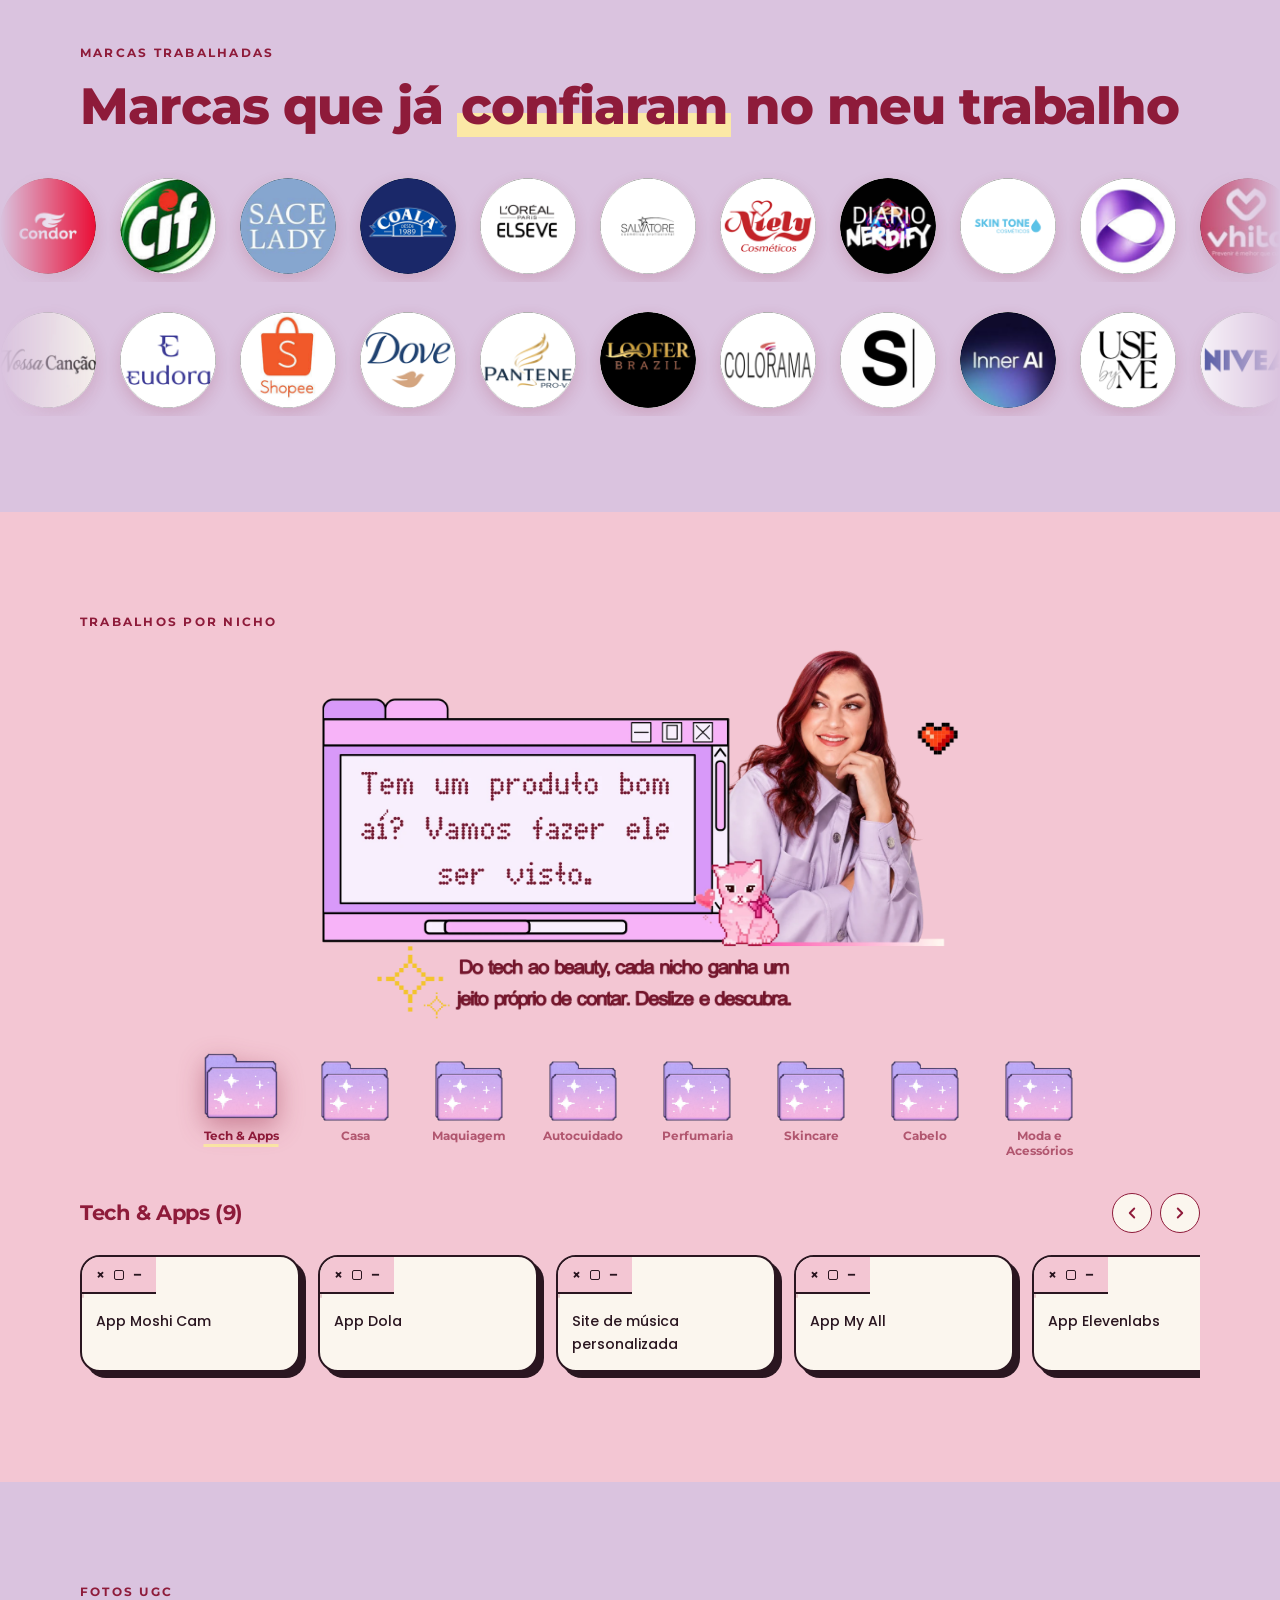
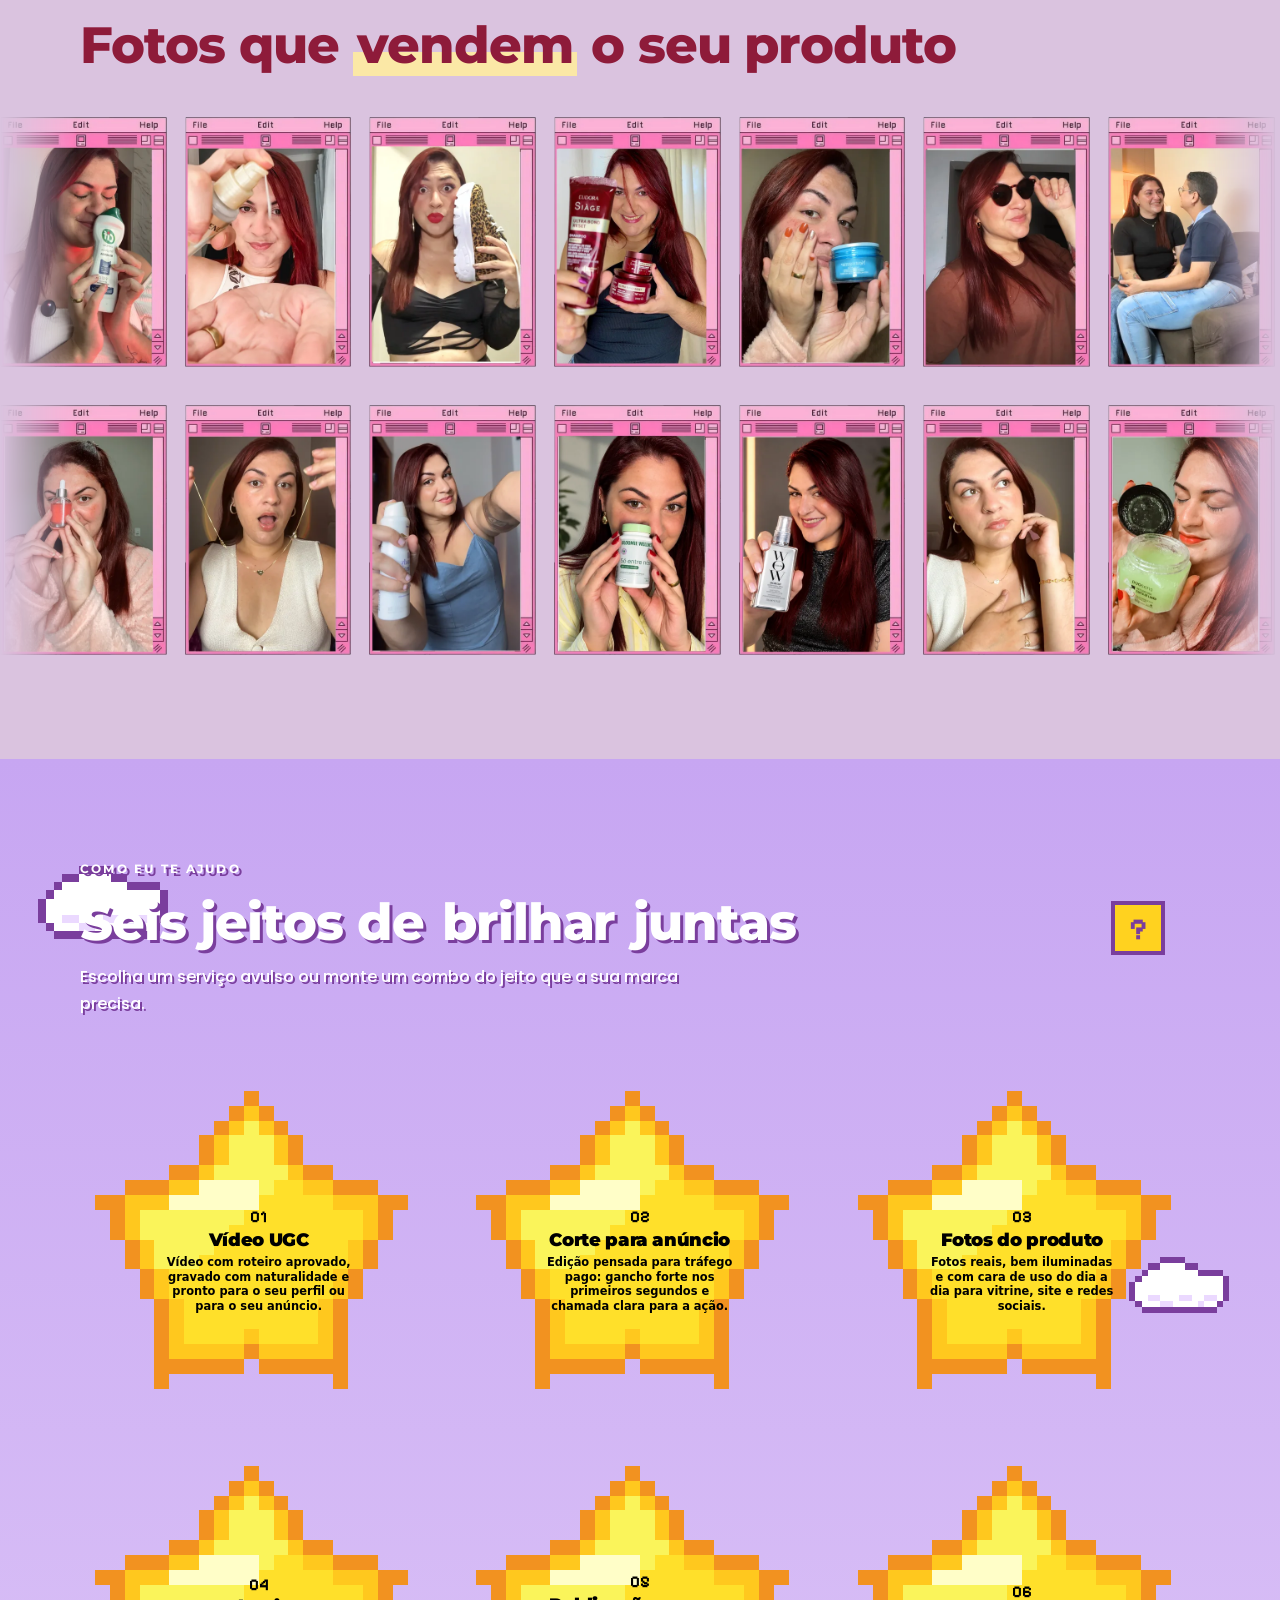
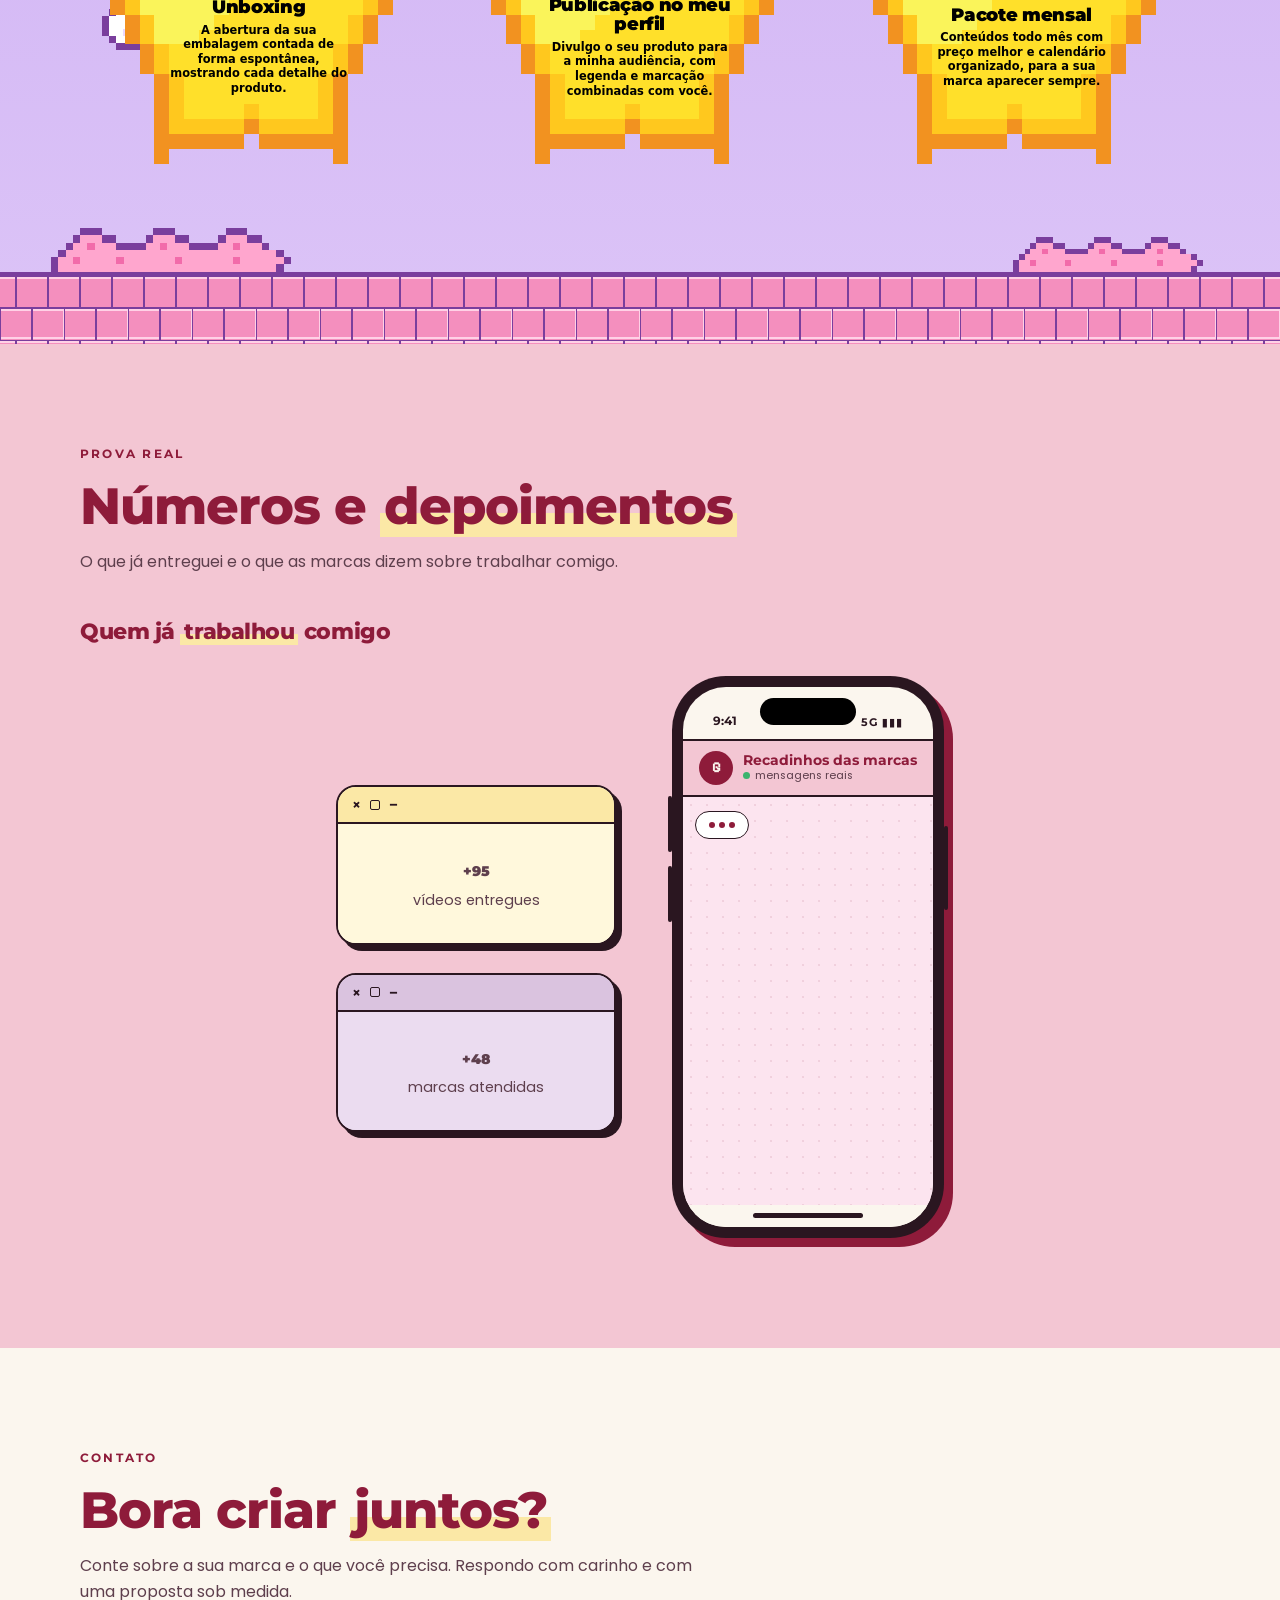
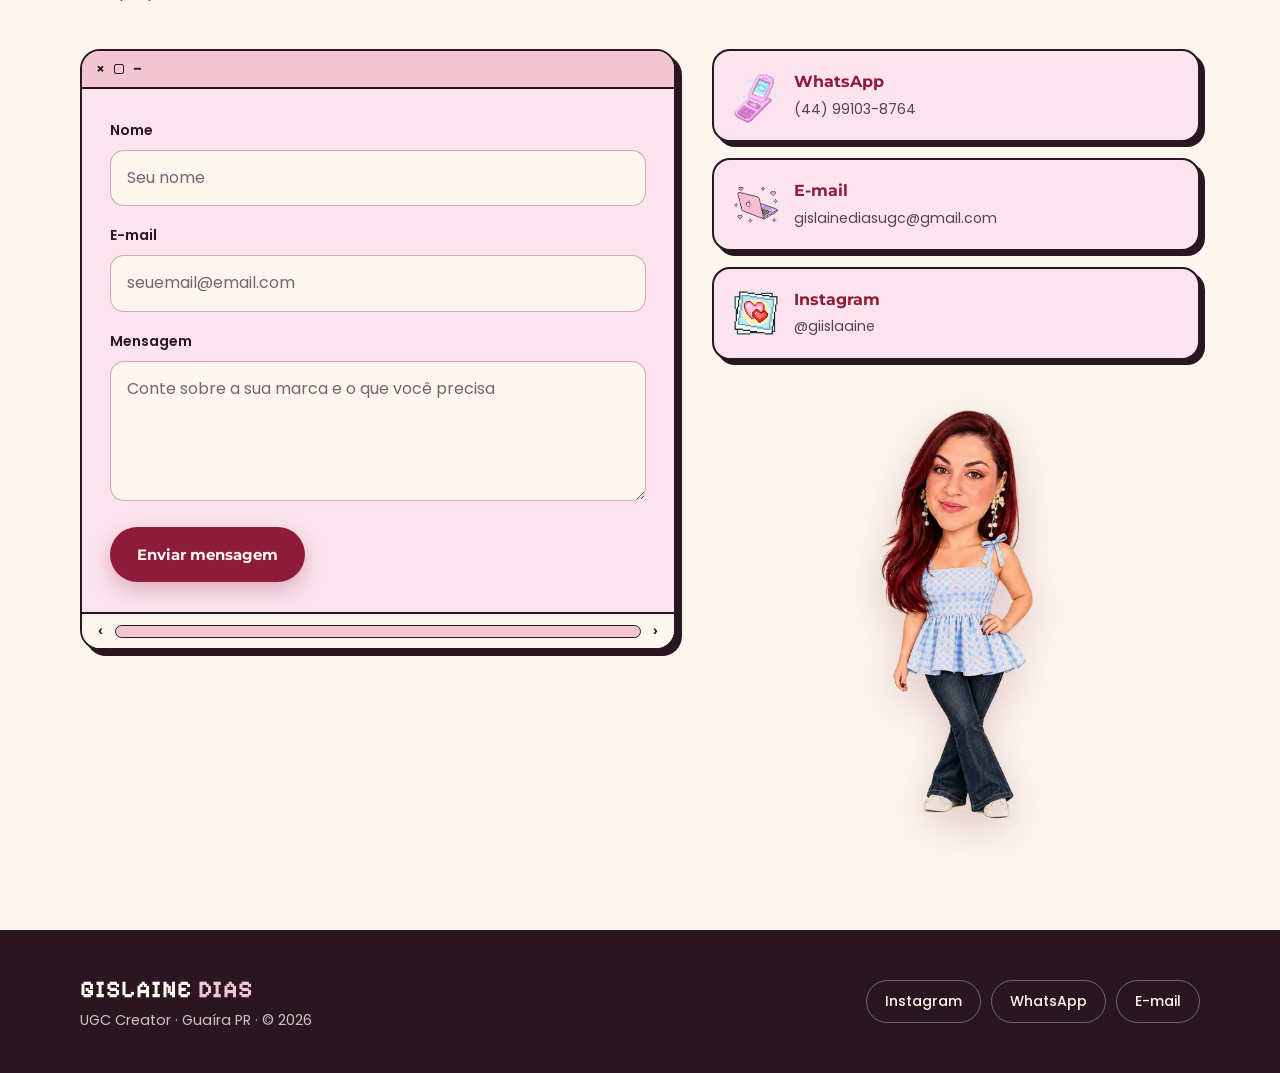
==== commit d1ec30f4: "Vídeos: player do YouTube limpo, carregado só no clique - Destaques passam a mostrar capa com play e" ====
--- a/index.html
+++ b/index.html
@@ -129,6 +129,13 @@
 .dest-slide{width:100%;height:533px;display:flex;flex-direction:column;overflow:hidden;border-radius:20px;border:2px solid var(--tinta);box-shadow:6px 6px 0 var(--tinta);background:var(--creme)}
 .dest-embed{flex:1;position:relative;background:#FCE4EF}
 .dest-embed iframe,.dest-embed blockquote{position:absolute!important;inset:0;width:100%!important;height:100%!important;max-width:none!important;min-width:0!important;margin:0!important;border:0}
+.dest-embed{overflow:hidden}
+.dest-capa{position:absolute;inset:0;width:100%;height:100%;padding:0;border:0;background:var(--tinta);cursor:pointer;display:block}
+.dest-capa img{position:absolute;inset:0;width:100%;height:100%;object-fit:cover}
+.dest-capa:hover .play{transform:translate(-50%,-50%) scale(1.08)}
+.work-card .ph{overflow:hidden}
+/* Player do YouTube ampliado e ancorado embaixo: a barra de título/Shorts que o YouTube desenha no topo fica fora da vista */
+iframe.ytp{position:absolute;inset:0;width:100%;height:100%;border:0;transform:scale(1.17);transform-origin:50% 100%}
 .dest-fallback{position:absolute;inset:0;display:block;background:linear-gradient(160deg,#F3C6D3,#DAC3DF);text-decoration:none;color:var(--tinta)}
 .dest-fallback img{position:absolute;inset:0;width:100%;height:100%;object-fit:cover}
 .dest-fallback .dest-go{position:absolute;left:14px;right:14px;bottom:16px;text-align:center;padding:11px 14px;border-radius:999px;background:var(--creme);border:2px solid var(--tinta);font-family:var(--head);font-weight:700;font-size:.92rem}
@@ -795,6 +802,23 @@
 if (reduzir) $("#brandsTrack").innerHTML = faixa;
 
 /* Destaques: carrossel com embed oficial (toca dentro da página, sem redirecionar) */
+/* Player do YouTube "limpo": sem barra de controles, sem título/Shorts, sem sugestões, sem anotações e sem legenda automática.
+   O vídeo só é carregado no clique (a página abre leve, só com a capa) e toca em loop, na melhor qualidade que o YouTube liberar. */
+function iframeYoutube(id, titulo) {
+  const origem = location.protocol.startsWith("http") ? `&origin=${encodeURIComponent(location.origin)}` : "";
+  const src = `https://www.youtube.com/embed/${encodeURIComponent(id)}?autoplay=1&controls=0&rel=0&modestbranding=1&iv_load_policy=3&cc_load_policy=0&playsinline=1&fs=0&disablekb=1&hl=pt-BR&loop=1&playlist=${encodeURIComponent(id)}&vq=hd1080&enablejsapi=1${origem}`;
+  return `<iframe class="ytp" src="${src}" title="${esc(titulo)}" allow="accelerometer; autoplay; clipboard-write; encrypted-media; gyroscope; picture-in-picture" referrerpolicy="strict-origin-when-cross-origin" onload="limparYoutube(this)"></iframe>`;
+}
+/* Depois que o player carrega: desliga a legenda automática e pede a maior qualidade */
+function limparYoutube(f) {
+  const enviar = () => {
+    if (!f.contentWindow) return;
+    const cmd = (func, args) => f.contentWindow.postMessage(JSON.stringify({ event: "command", func, args: args || [] }), "*");
+    f.contentWindow.postMessage(JSON.stringify({ event: "listening", id: 1, channel: "widget" }), "*");
+    cmd("unloadModule", ["captions"]); cmd("unloadModule", ["cc"]); cmd("setPlaybackQuality", ["hd1080"]);
+  };
+  [0, 600, 1500, 3000].forEach(ms => setTimeout(enviar, ms));
+}
 /* YouTube (erro 153) e TikTok (server error) recusam tocar quando a página é aberta direto do computador (file://),
    porque não recebem de qual site o vídeo está sendo pedido. Nesse caso mostramos um cartão com a capa e um link;
    no site publicado (https) o player embutido funciona normalmente. */
@@ -810,7 +834,7 @@
     return `<blockquote class="tiktok-embed" cite="${esc(d.link)}" data-video-id="${esc(d.videoId)}" style="max-width:300px;min-width:260px"><section></section></blockquote>`;
   }
   if (d.plataforma === "youtube") {
-    return `<iframe width="300" height="533" src="https://www.youtube.com/embed/${esc(d.videoId)}" title="${esc(d.titulo)}" style="border:0;border-radius:var(--radius)" allow="accelerometer; clipboard-write; encrypted-media; gyroscope; picture-in-picture; web-share" referrerpolicy="strict-origin-when-cross-origin" allowfullscreen loading="lazy"></iframe>`;
+    return `<button type="button" class="dest-capa" data-yt="${esc(d.videoId)}" data-titulo="${esc(d.titulo)}" aria-label="Tocar ${esc(d.titulo)}"><img src="https://i.ytimg.com/vi/${esc(d.videoId)}/hqdefault.jpg" alt="" loading="lazy"><span class="play">${setaPlay}</span></button>`;
   }
   return `<blockquote class="instagram-media" data-instgrm-permalink="${esc(d.link)}" data-instgrm-version="14" style="max-width:300px;min-width:260px"></blockquote>`;
 }
@@ -846,6 +870,10 @@
     </div>
   </div>`).join("");
 carregarEmbedsDestaque();
+$("#destStage").addEventListener("click", e => {
+  const b = e.target.closest(".dest-capa"); if (!b) return;
+  b.parentElement.innerHTML = iframeYoutube(b.dataset.yt, b.dataset.titulo);
+});
 
 
 /* Trabalhos: um carrossel por nicho. Capa real do YouTube; clique troca a capa pelo player embutido. */
@@ -896,7 +924,7 @@
   const card = e.target.closest(".work-card"); if (!card || card.querySelector("iframe")) return;
   const id = card.dataset.videoId, titulo = card.dataset.titulo;
   registrarPlay(id, nichoAtivo);
-  card.querySelector(".ph").innerHTML = `<iframe src="https://www.youtube.com/embed/${esc(id)}?autoplay=1" title="${esc(titulo)}" allow="accelerometer; autoplay; clipboard-write; encrypted-media; gyroscope; picture-in-picture" referrerpolicy="strict-origin-when-cross-origin" allowfullscreen loading="lazy"></iframe>`;
+  card.querySelector(".ph").innerHTML = iframeYoutube(id, titulo);
 });
 mostrarNicho(nichoAtivo);
 
